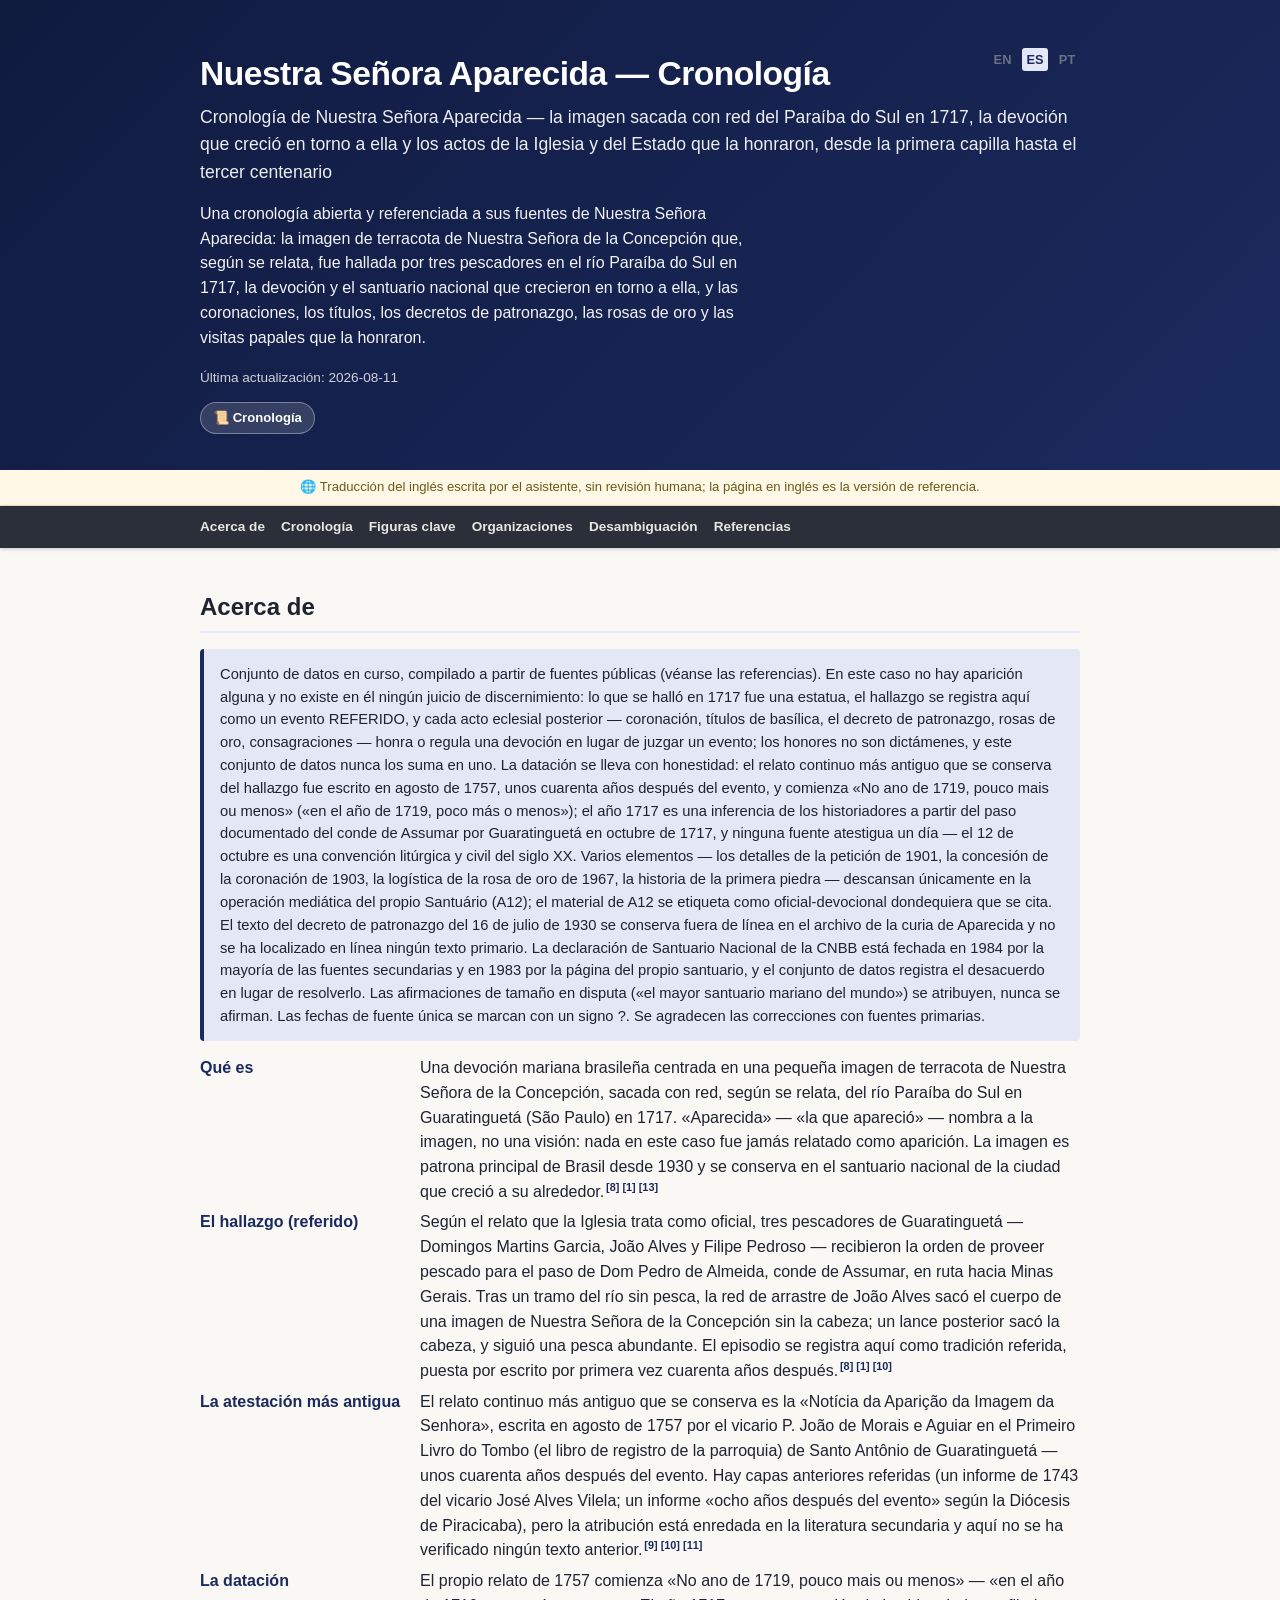
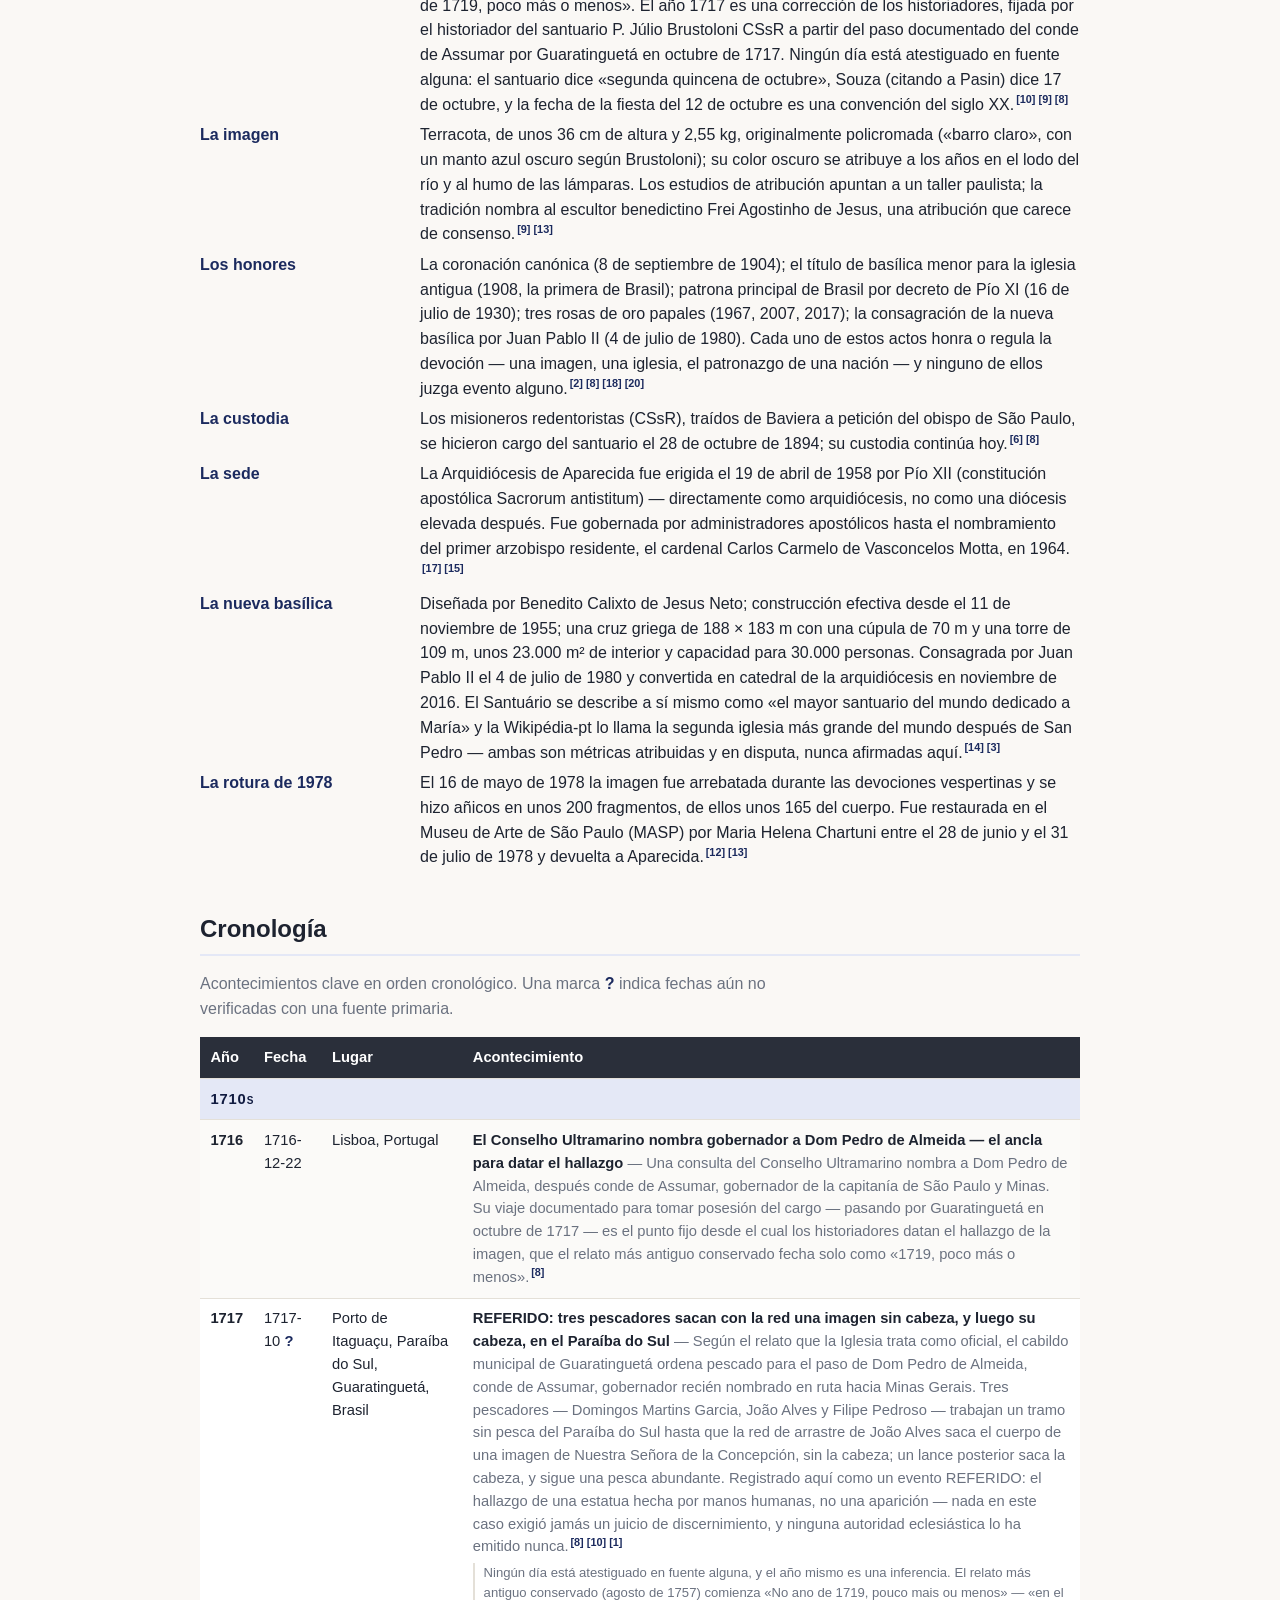
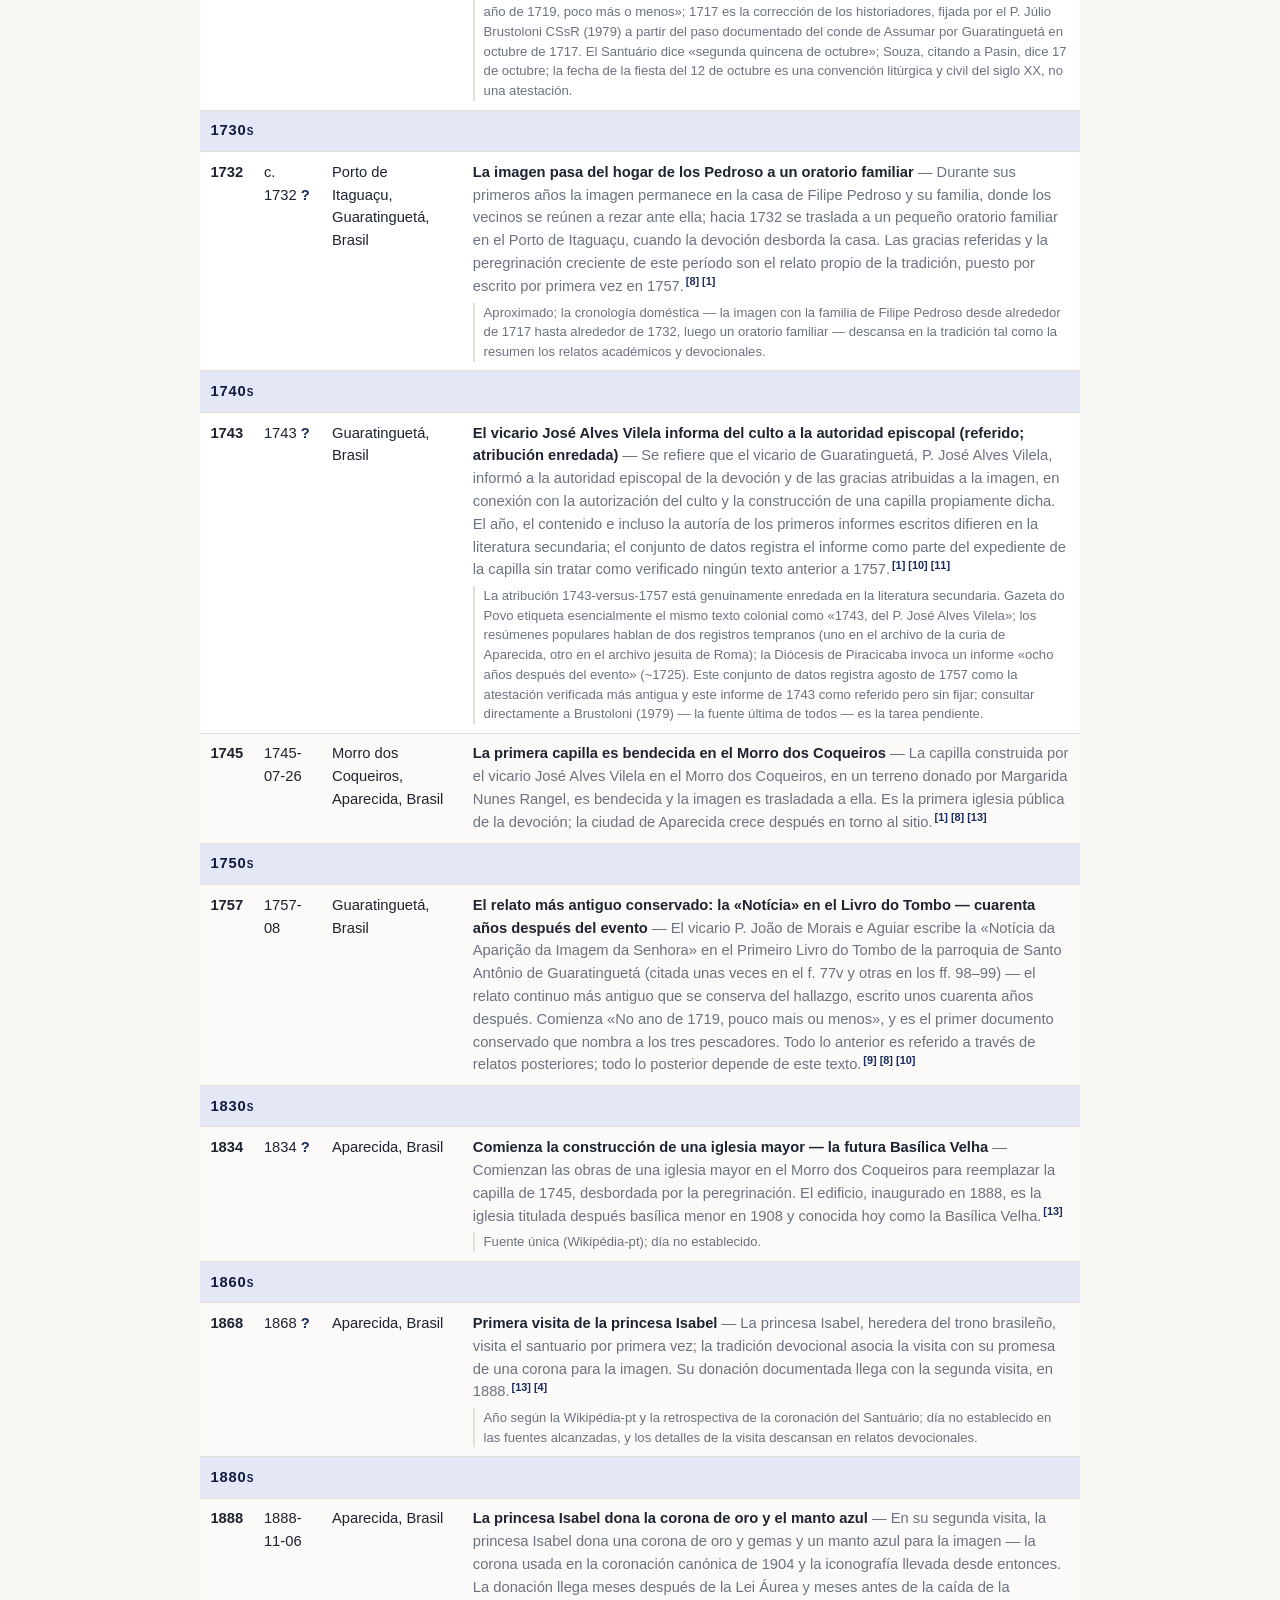
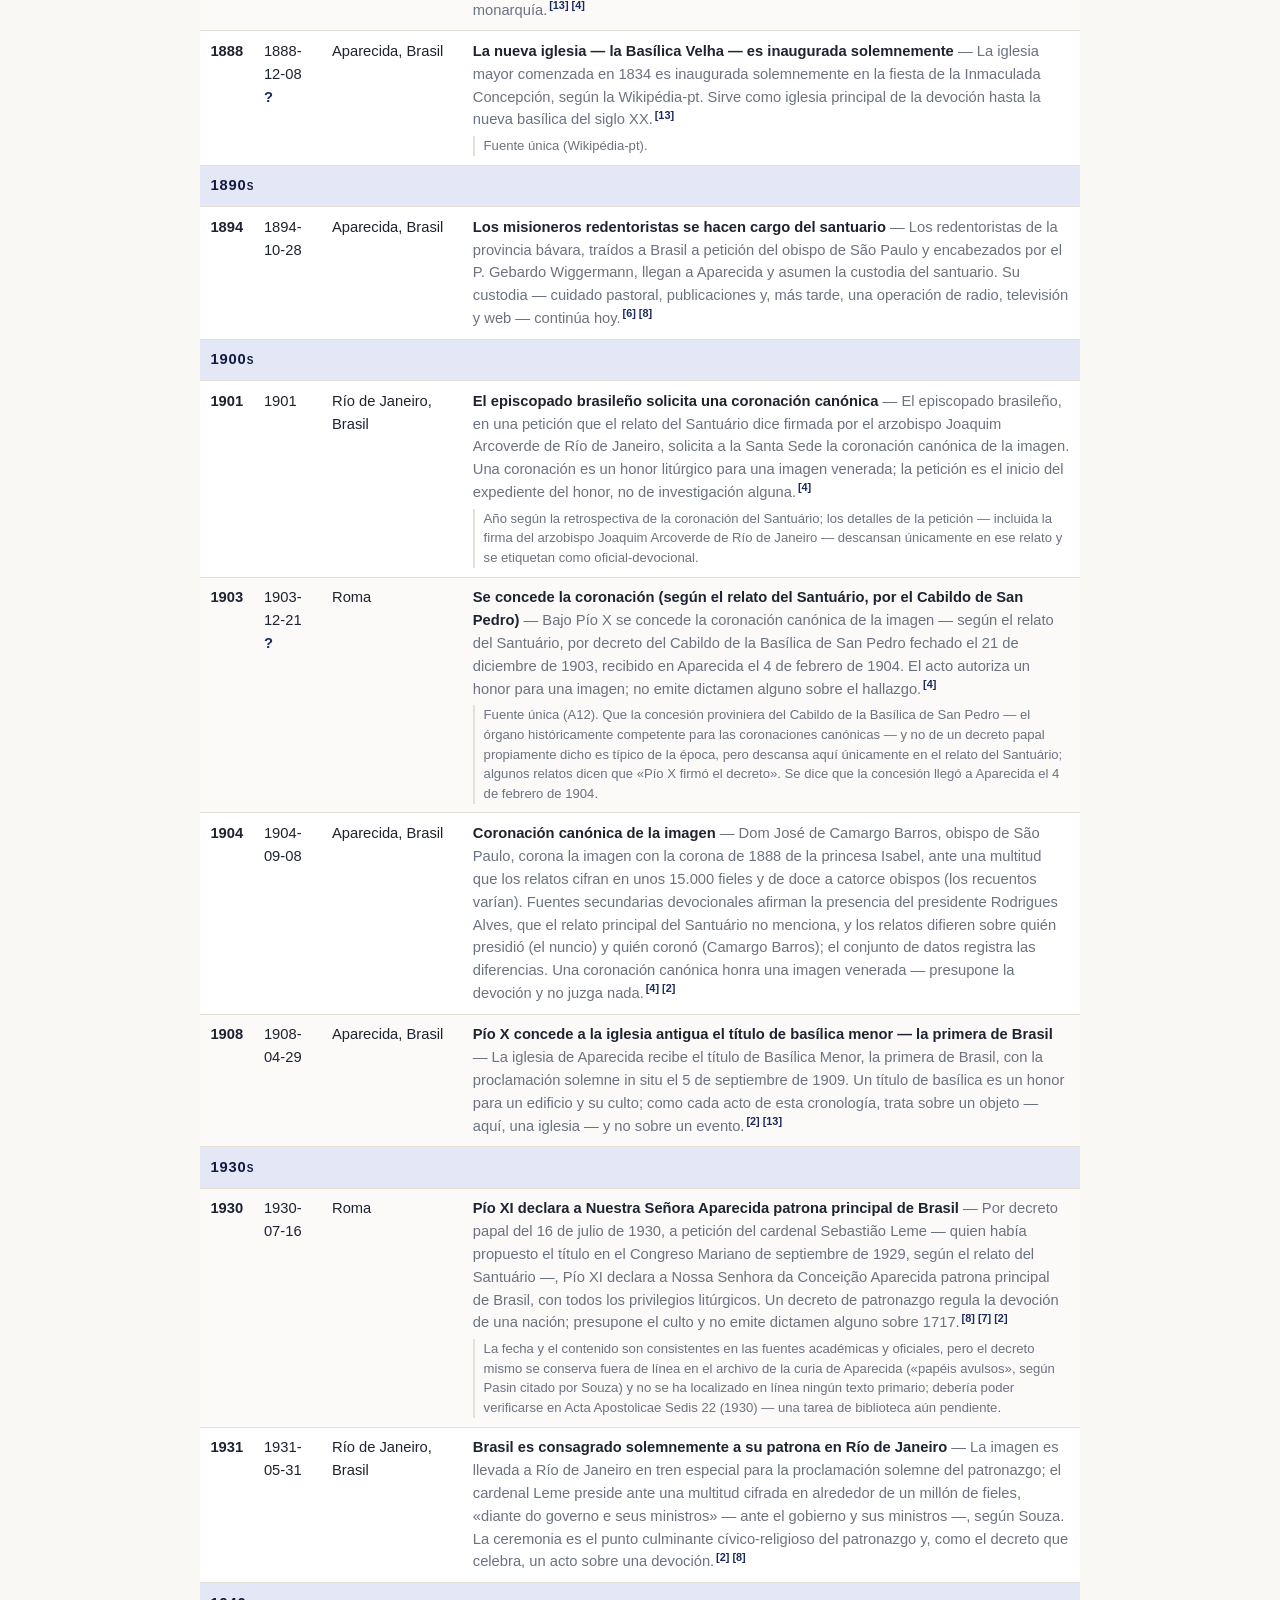
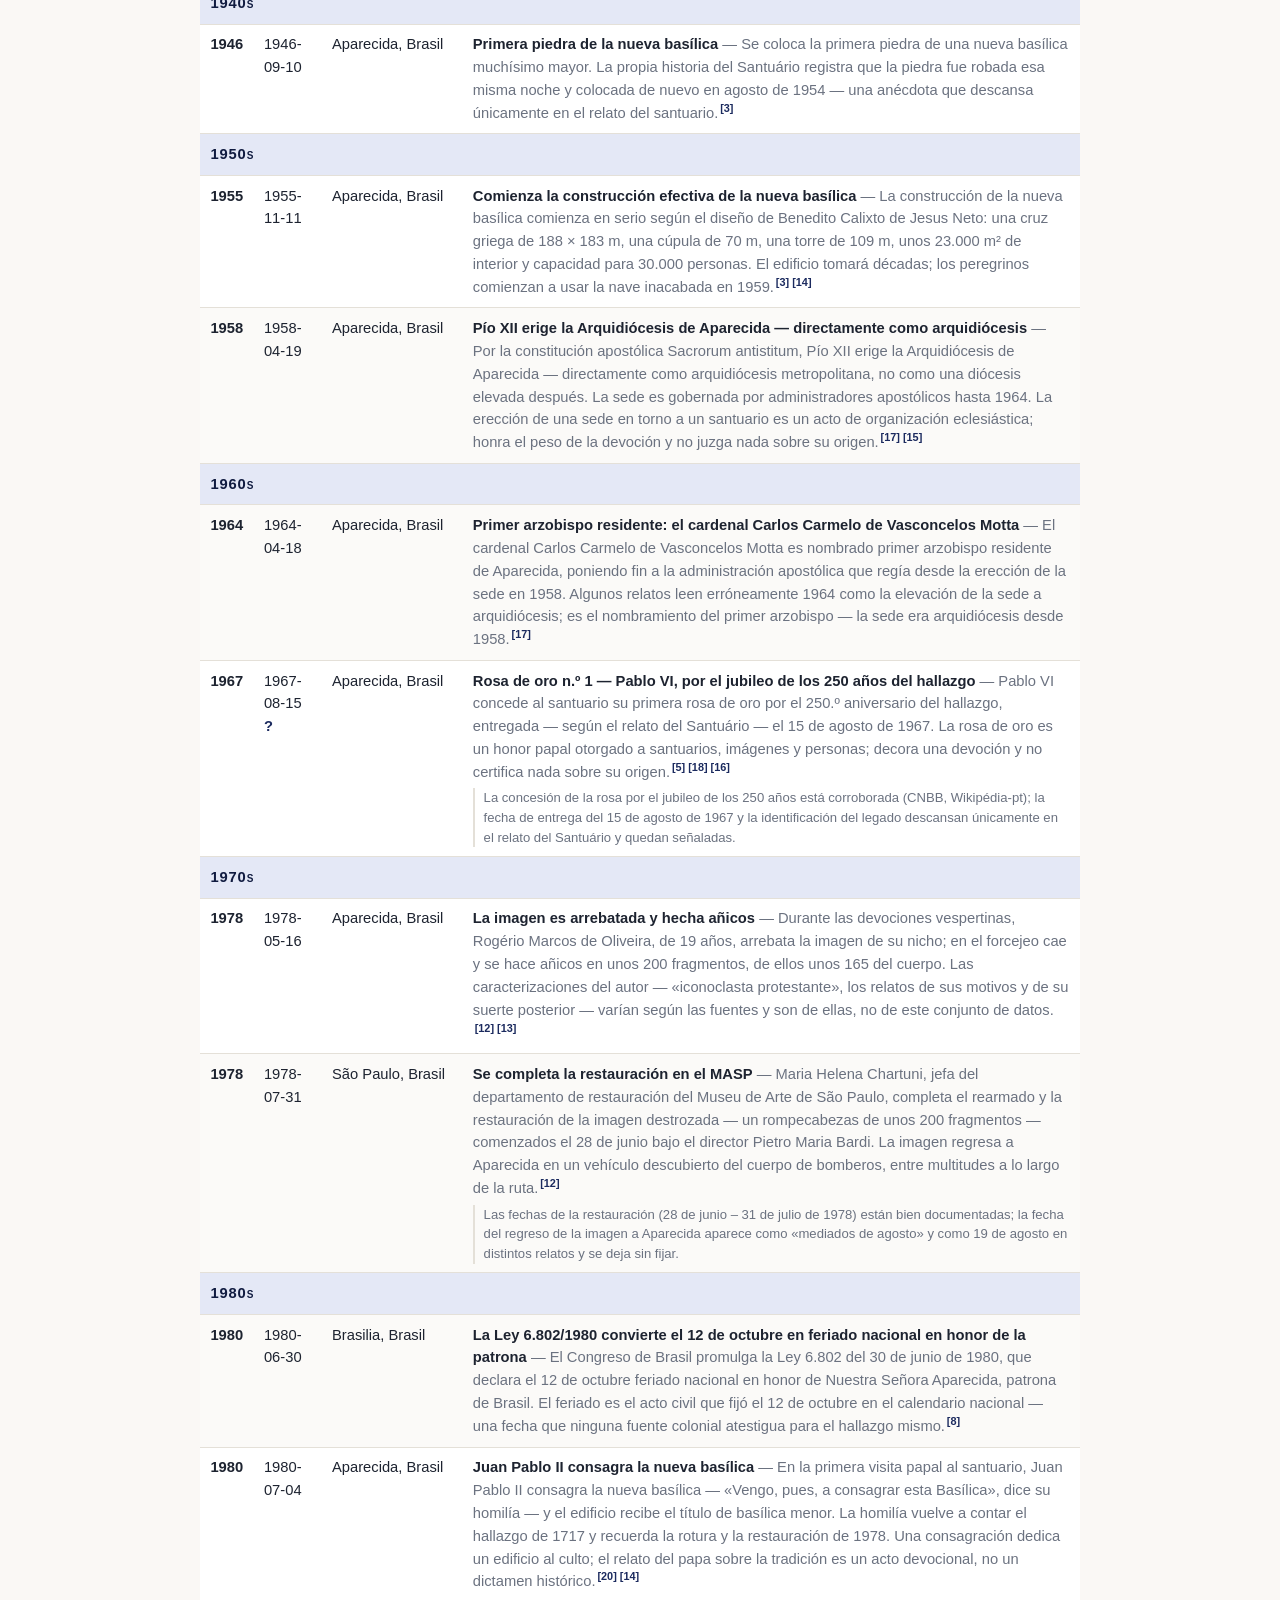
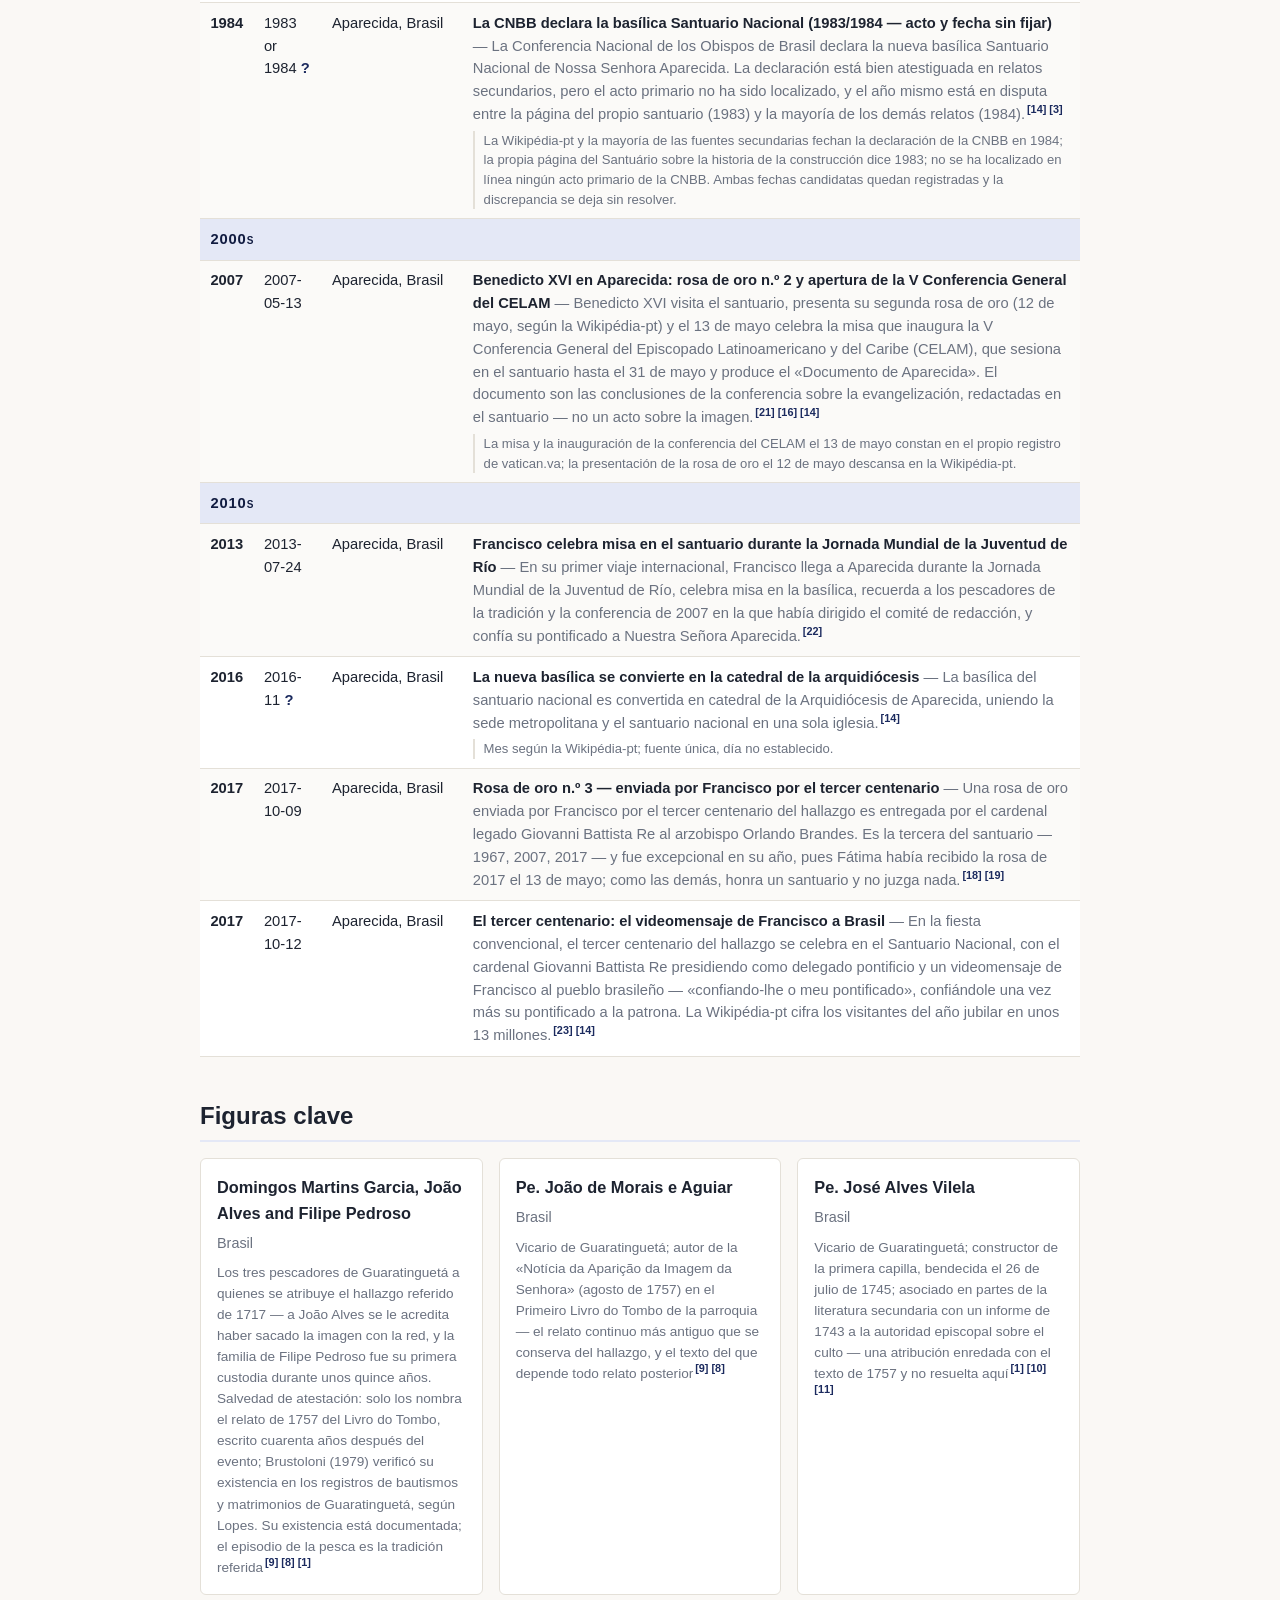
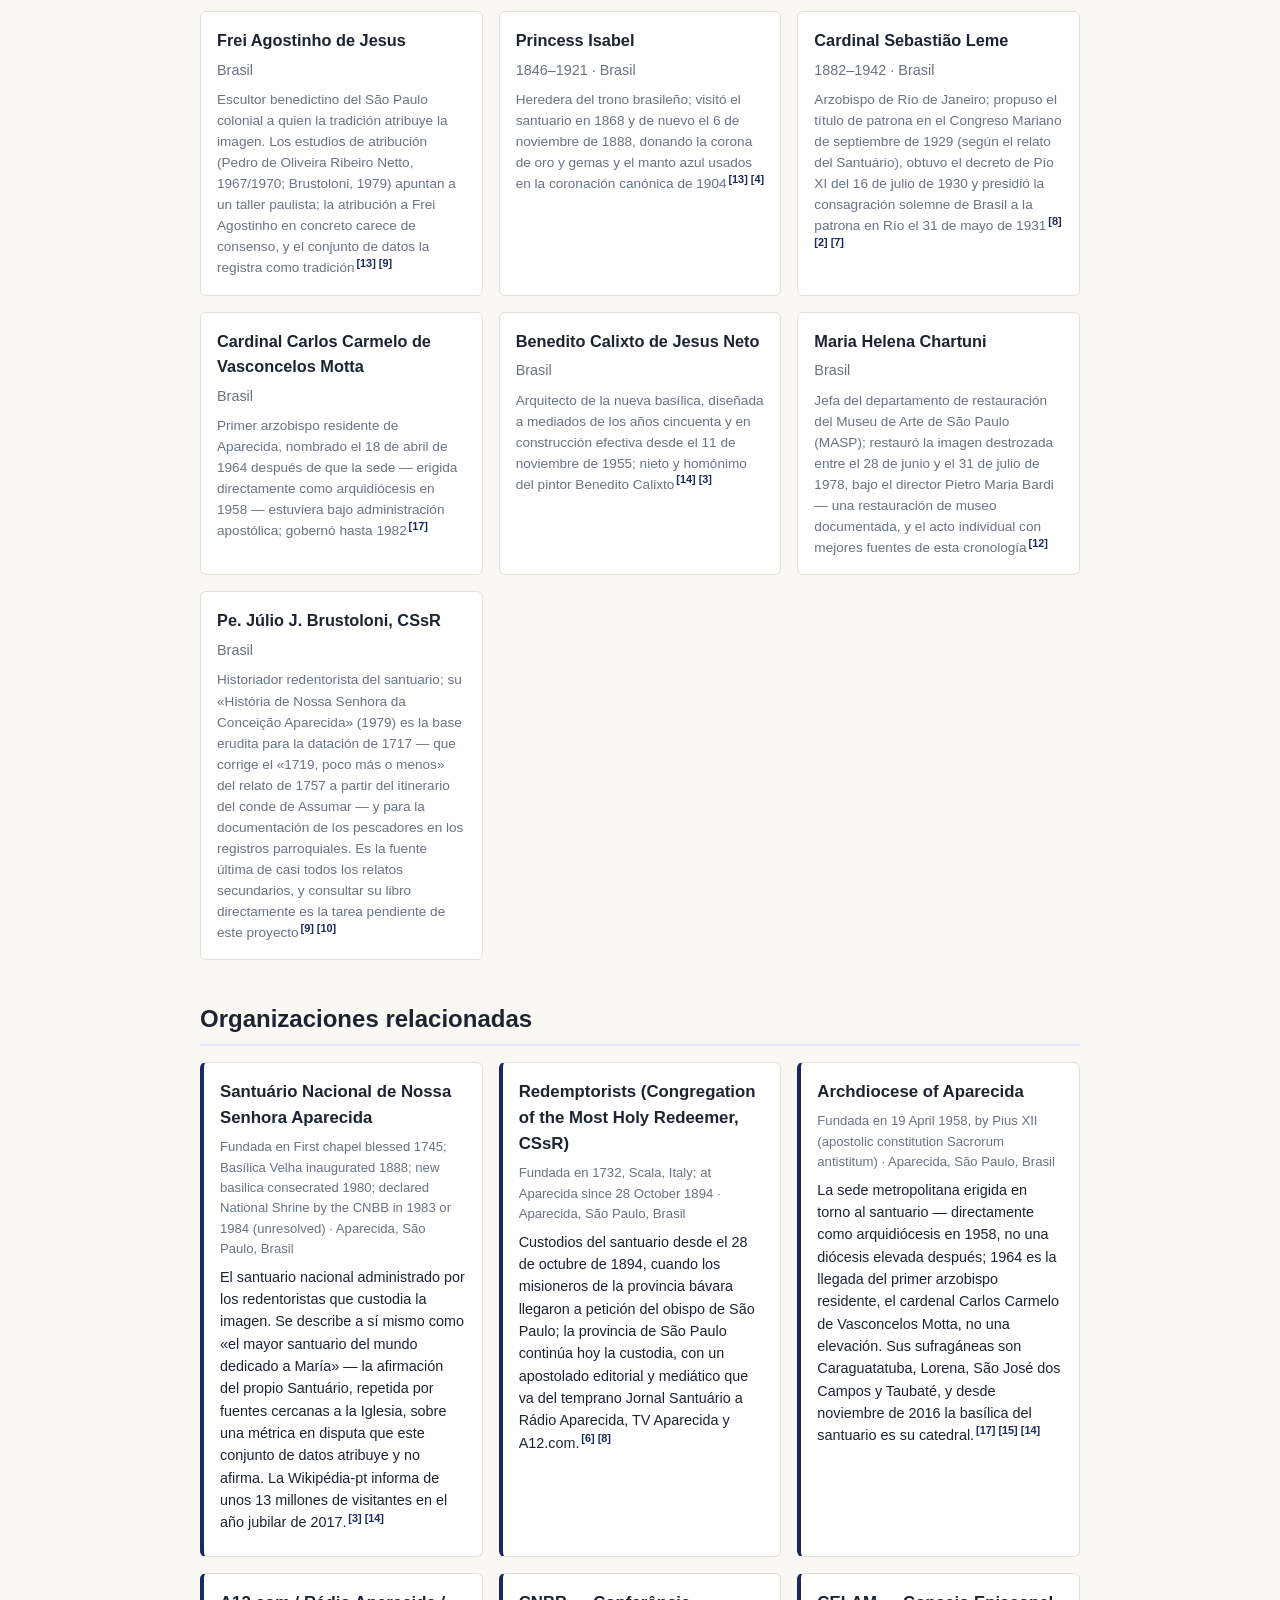
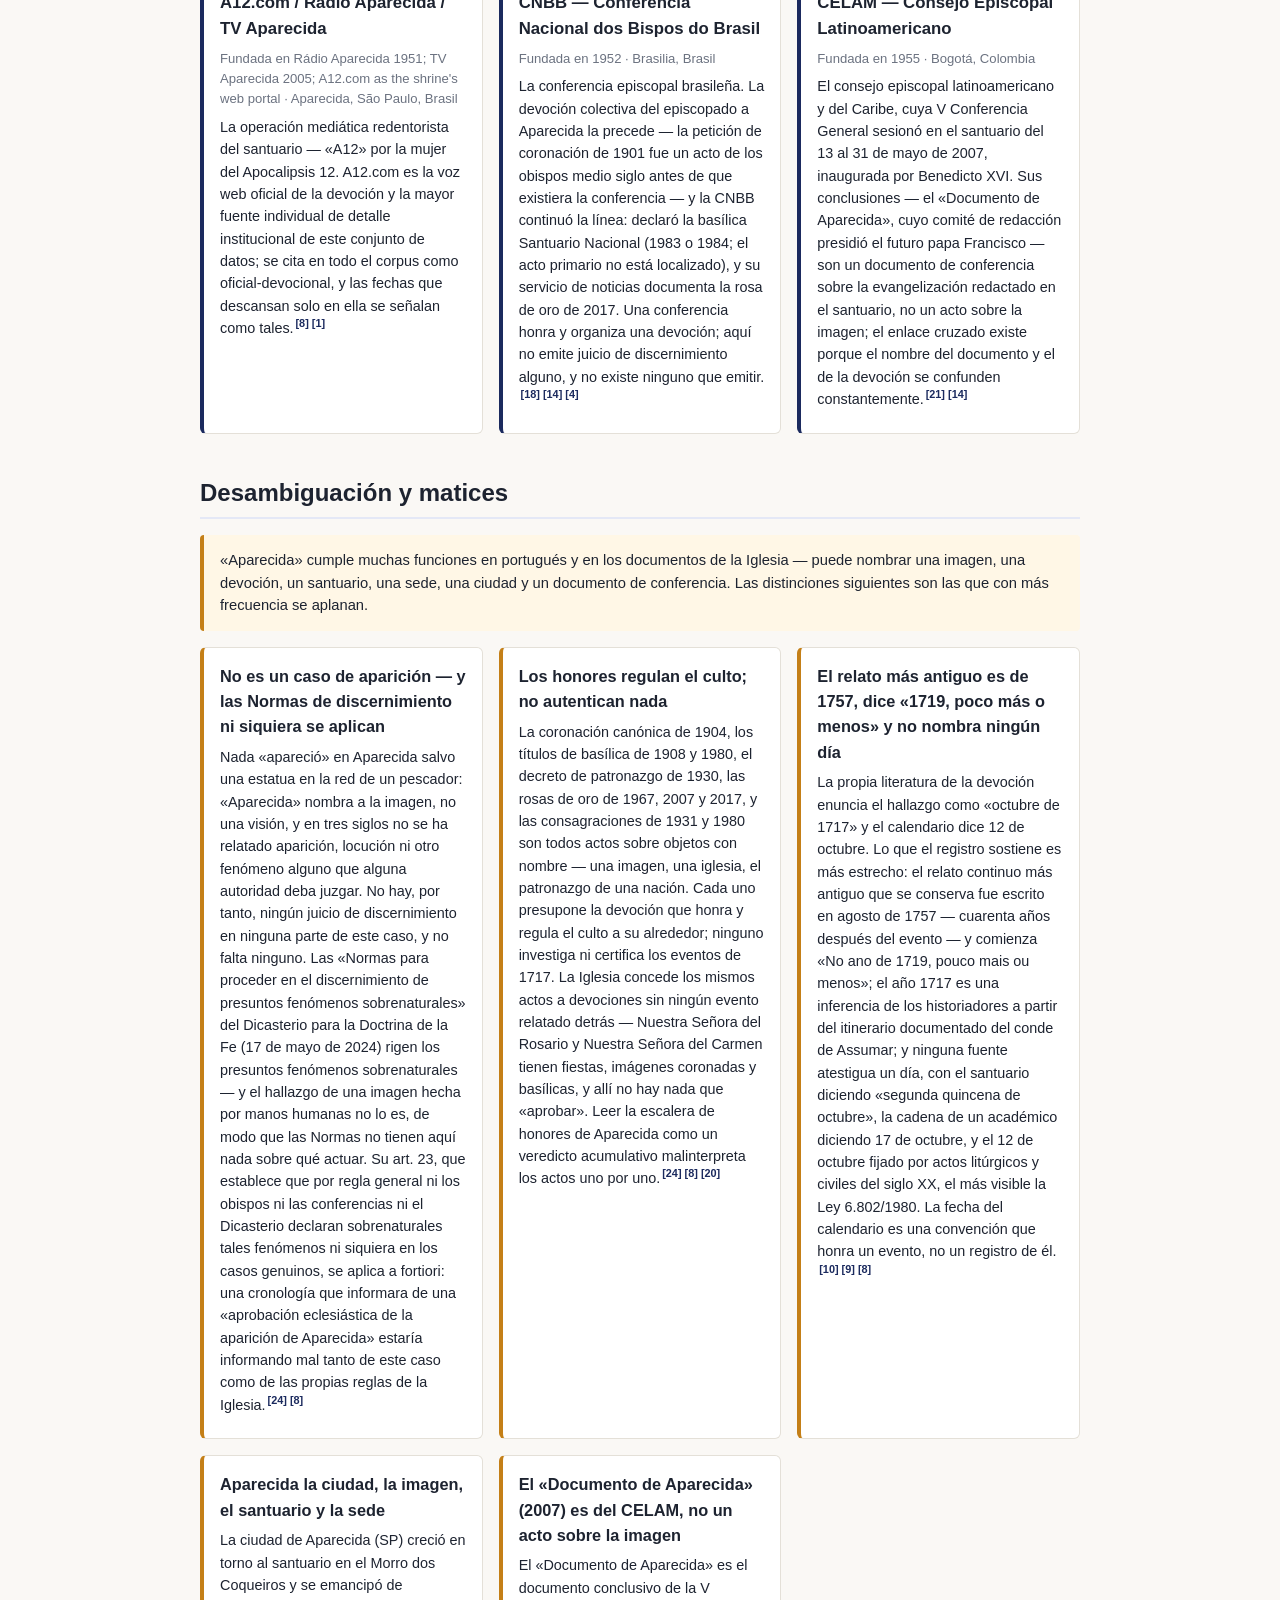
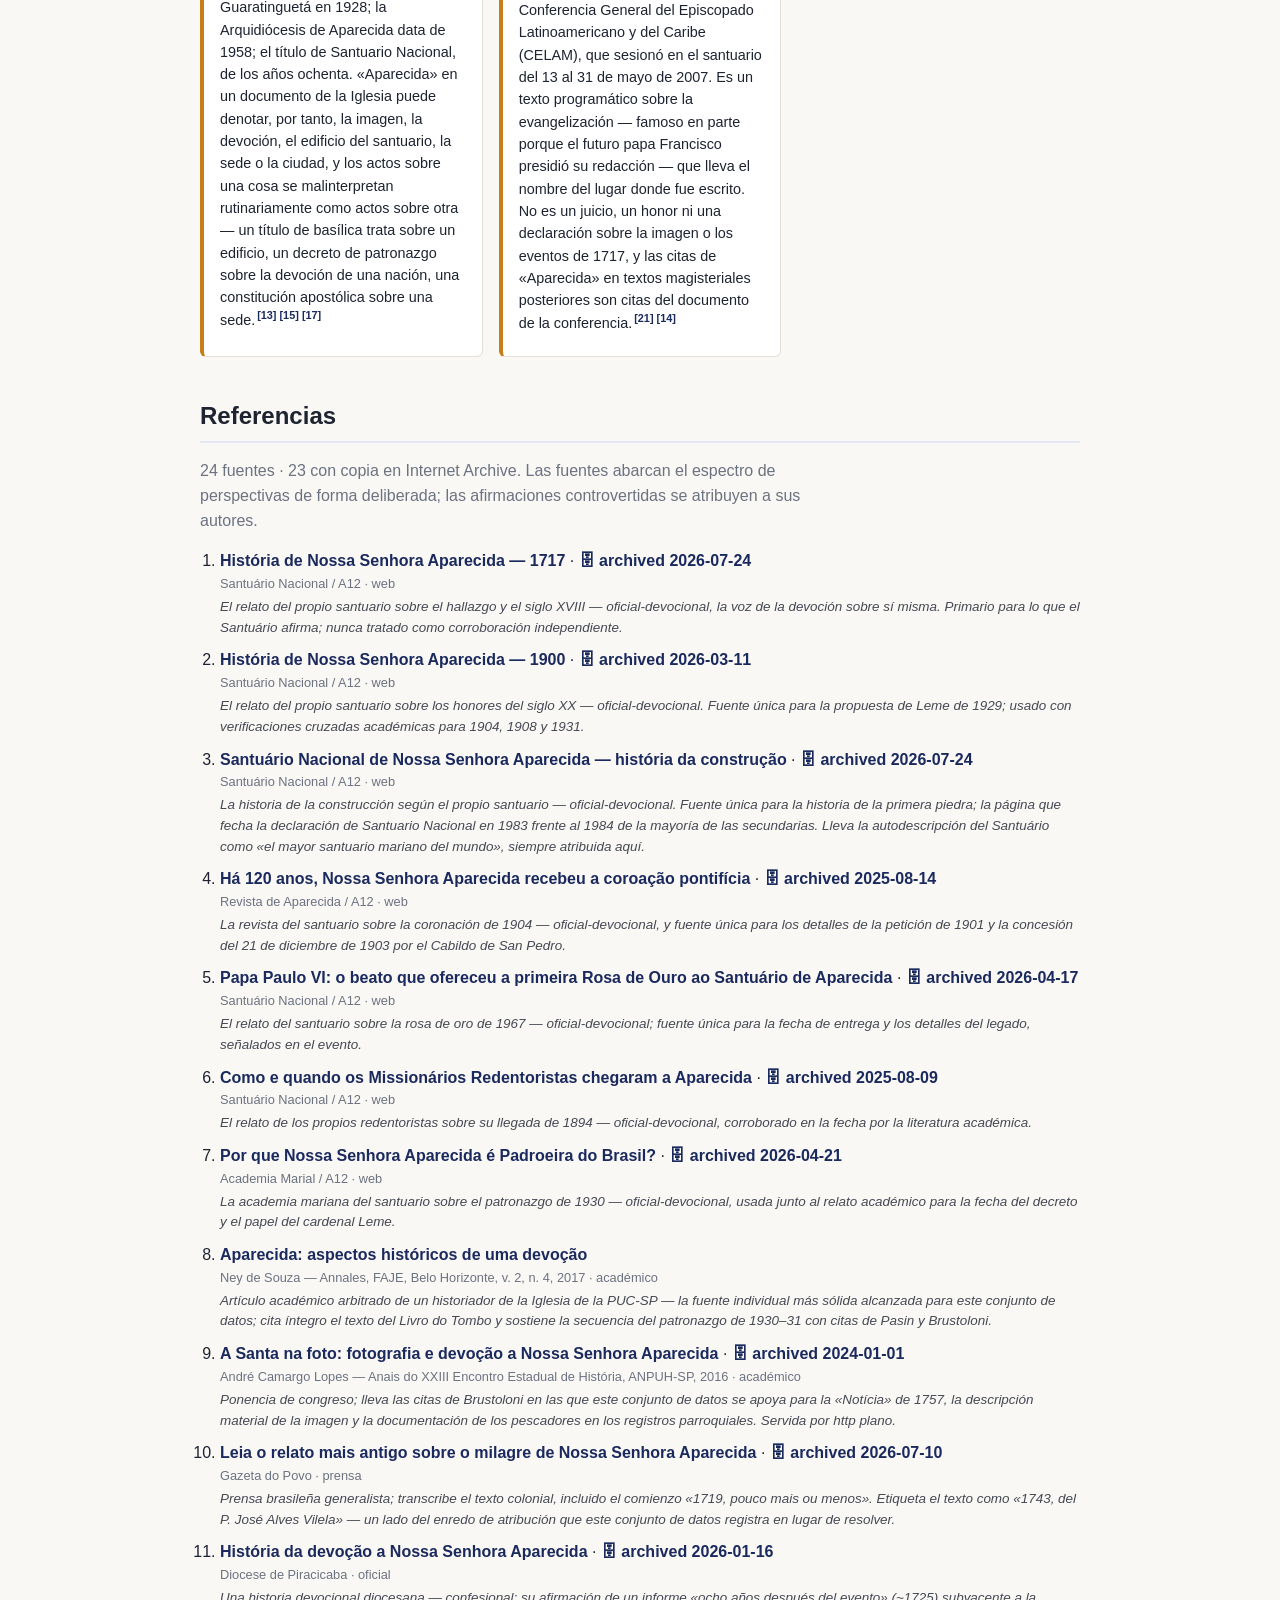
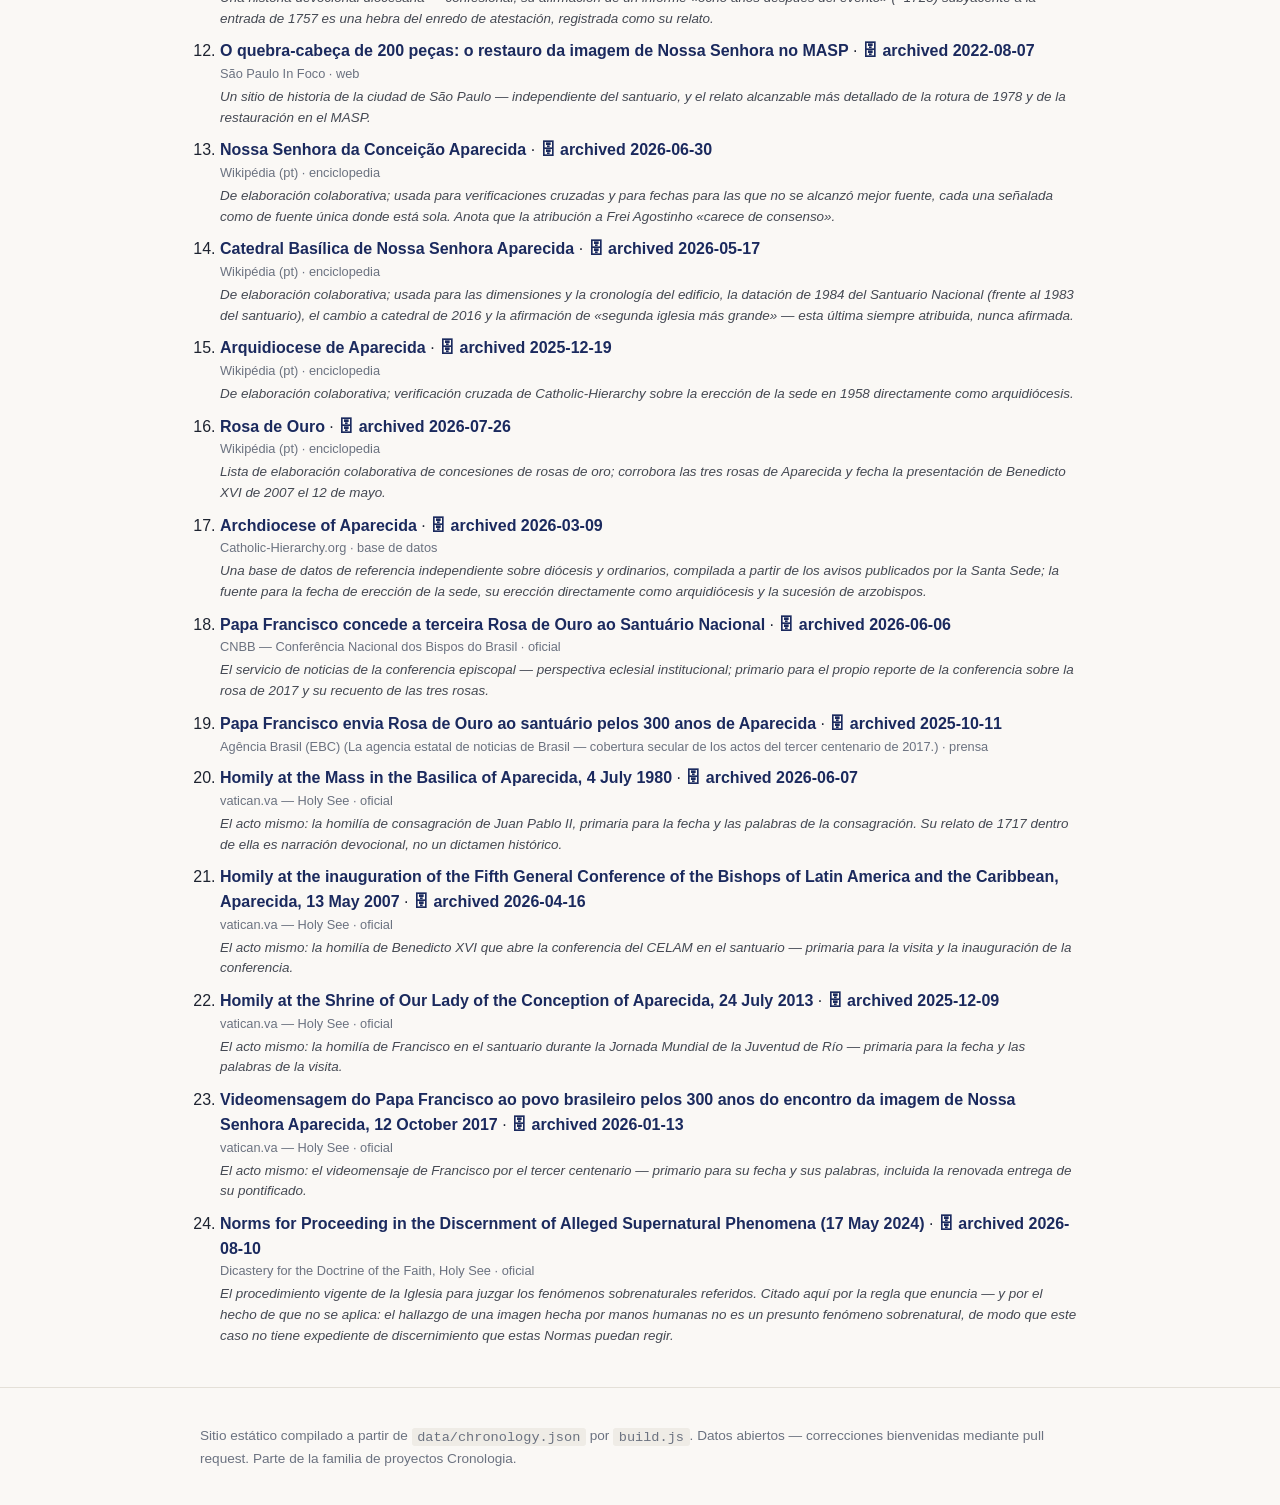
==== docs/es/index.html @ eb3037e5 "Bootstrap the Nossa Senhora Aparecida chronology Complete first dataset: 32 events, 10 figures, 6 or" ====
<!DOCTYPE html>
<html lang="es">
<head>
  <meta charset="utf-8">
  <meta name="viewport" content="width=device-width, initial-scale=1">
  <title>Nuestra Señora Aparecida — Cronología</title>
  <meta name="description" content="Una cronología abierta y referenciada a sus fuentes de Nuestra Señora Aparecida: la imagen de terracota de Nuestra Señora de la Concepción que, según se relata, fue hallada por tres pescadores en el río Paraíba do Sul en 1717, la devoción y el santuario nacional que crecieron en torno a ella, y las coronaciones, los títulos, los decretos de patronazgo, las rosas de oro y las visitas papales que la honraron.">
  <!-- Google tag (gtag.js) -->
  <script async src="https://www.googletagmanager.com/gtag/js?id=G-R9LV1QZHVE"></script>
  <script>
    window.dataLayer = window.dataLayer || [];
    function gtag(){dataLayer.push(arguments);}
    gtag('js', new Date());
    gtag('config', 'G-R9LV1QZHVE');
  </script>
  <link rel="stylesheet" href="../styles.css">
  <link rel="canonical" href="https://cronologia.github.io/aparecida/es/">
  <link rel="alternate" hreflang="en" href="https://cronologia.github.io/aparecida/en/">
  <link rel="alternate" hreflang="es" href="https://cronologia.github.io/aparecida/es/">
  <link rel="alternate" hreflang="pt" href="https://cronologia.github.io/aparecida/pt/">
  <link rel="alternate" hreflang="x-default" href="https://cronologia.github.io/aparecida/">
  <meta property="og:type" content="website">
  <meta property="og:site_name" content="Nuestra Señora Aparecida — Cronología">
  <meta property="og:locale" content="es_ES">
  <meta property="og:title" content="Nuestra Señora Aparecida — Cronología">
  <meta property="og:description" content="Una cronología abierta y referenciada a sus fuentes de Nuestra Señora Aparecida: la imagen de terracota de Nuestra Señora de la Concepción que, según se relata, fue hallada por tres pescadores en el río Paraíba do Sul en 1717, la devoción y el santuario nacional que crecieron en torno a ella, y las coronaciones, los títulos, los decretos de patronazgo, las rosas de oro y las visitas papales que la honraron.">
  <meta property="og:url" content="https://cronologia.github.io/aparecida/es/">
  <meta name="twitter:card" content="summary">
  <meta name="twitter:title" content="Nuestra Señora Aparecida — Cronología">
  <meta name="twitter:description" content="Una cronología abierta y referenciada a sus fuentes de Nuestra Señora Aparecida: la imagen de terracota de Nuestra Señora de la Concepción que, según se relata, fue hallada por tres pescadores en el río Paraíba do Sul en 1717, la devoción y el santuario nacional que crecieron en torno a ella, y las coronaciones, los títulos, los decretos de patronazgo, las rosas de oro y las visitas papales que la honraron.">
  <script type="application/ld+json">
  {
    "@context": "https://schema.org",
    "@type": "WebSite",
    "name": "Nuestra Señora Aparecida — Cronología",
    "description": "Una cronología abierta y referenciada a sus fuentes de Nuestra Señora Aparecida: la imagen de terracota de Nuestra Señora de la Concepción que, según se relata, fue hallada por tres pescadores en el río Paraíba do Sul en 1717, la devoción y el santuario nacional que crecieron en torno a ella, y las coronaciones, los títulos, los decretos de patronazgo, las rosas de oro y las visitas papales que la honraron.",
    "url": "https://cronologia.github.io/aparecida/es/",
    "inLanguage": "es"
  }
  </script>
</head>
<body>
  <header class="site-header">
    <div class="wrap">
      <nav class="lang-switch" aria-label="Idioma"><a href="../en/" hreflang="en">EN</a><span class="lang-current" aria-current="true">ES</span><a href="../pt/" hreflang="pt">PT</a></nav>
      <h1>Nuestra Señora Aparecida — Cronología</h1>
      <p class="subtitle">Cronología de Nuestra Señora Aparecida — la imagen sacada con red del Paraíba do Sul en 1717, la devoción que creció en torno a ella y los actos de la Iglesia y del Estado que la honraron, desde la primera capilla hasta el tercer centenario</p>
      <p class="lead">Una cronología abierta y referenciada a sus fuentes de Nuestra Señora Aparecida: la imagen de terracota de Nuestra Señora de la Concepción que, según se relata, fue hallada por tres pescadores en el río Paraíba do Sul en 1717, la devoción y el santuario nacional que crecieron en torno a ella, y las coronaciones, los títulos, los decretos de patronazgo, las rosas de oro y las visitas papales que la honraron.</p>
      <p class="updated">Última actualización: 2026-08-11</p>
      <div class="viz-chips">
        <a href="#chronology">📜 Cronología</a>
      </div>
    </div>
  </header>
  <div class="i18n-disclaimer" role="note">🌐 Traducción del inglés escrita por el asistente, sin revisión humana; la página en inglés es la versión de referencia.</div>

  <nav class="site-nav">
    <div class="wrap">
      <a href="#about">Acerca de</a>
      <a href="#chronology">Cronología</a>
      <a href="#figures">Figuras clave</a>
      <a href="#organizations">Organizaciones</a>
      <a href="#disambiguation">Desambiguación</a>
      <a href="#references">Referencias</a>
    </div>
  </nav>

  <main class="wrap">
    <section id="about">
      <h2>Acerca de</h2>
      <p class="notice">Conjunto de datos en curso, compilado a partir de fuentes públicas (véanse las referencias). En este caso no hay aparición alguna y no existe en él ningún juicio de discernimiento: lo que se halló en 1717 fue una estatua, el hallazgo se registra aquí como un evento REFERIDO, y cada acto eclesial posterior — coronación, títulos de basílica, el decreto de patronazgo, rosas de oro, consagraciones — honra o regula una devoción en lugar de juzgar un evento; los honores no son dictámenes, y este conjunto de datos nunca los suma en uno. La datación se lleva con honestidad: el relato continuo más antiguo que se conserva del hallazgo fue escrito en agosto de 1757, unos cuarenta años después del evento, y comienza «No ano de 1719, pouco mais ou menos» («en el año de 1719, poco más o menos»); el año 1717 es una inferencia de los historiadores a partir del paso documentado del conde de Assumar por Guaratinguetá en octubre de 1717, y ninguna fuente atestigua un día — el 12 de octubre es una convención litúrgica y civil del siglo XX. Varios elementos — los detalles de la petición de 1901, la concesión de la coronación de 1903, la logística de la rosa de oro de 1967, la historia de la primera piedra — descansan únicamente en la operación mediática del propio Santuário (A12); el material de A12 se etiqueta como oficial-devocional dondequiera que se cita. El texto del decreto de patronazgo del 16 de julio de 1930 se conserva fuera de línea en el archivo de la curia de Aparecida y no se ha localizado en línea ningún texto primario. La declaración de Santuario Nacional de la CNBB está fechada en 1984 por la mayoría de las fuentes secundarias y en 1983 por la página del propio santuario, y el conjunto de datos registra el desacuerdo en lugar de resolverlo. Las afirmaciones de tamaño en disputa («el mayor santuario mariano del mundo») se atribuyen, nunca se afirman. Las fechas de fuente única se marcan con un signo ?. Se agradecen las correcciones con fuentes primarias.</p>
      <dl class="facts">
        <dt>Qué es</dt>
        <dd>Una devoción mariana brasileña centrada en una pequeña imagen de terracota de Nuestra Señora de la Concepción, sacada con red, según se relata, del río Paraíba do Sul en Guaratinguetá (São Paulo) en 1717. «Aparecida» — «la que apareció» — nombra a la imagen, no una visión: nada en este caso fue jamás relatado como aparición. La imagen es patrona principal de Brasil desde 1930 y se conserva en el santuario nacional de la ciudad que creció a su alrededor.<sup class="cite"><a href="#ref-8" title="Reference 8">[8]</a> <a href="#ref-1" title="Reference 1">[1]</a> <a href="#ref-13" title="Reference 13">[13]</a></sup></dd>
        <dt>El hallazgo (referido)</dt>
        <dd>Según el relato que la Iglesia trata como oficial, tres pescadores de Guaratinguetá — Domingos Martins Garcia, João Alves y Filipe Pedroso — recibieron la orden de proveer pescado para el paso de Dom Pedro de Almeida, conde de Assumar, en ruta hacia Minas Gerais. Tras un tramo del río sin pesca, la red de arrastre de João Alves sacó el cuerpo de una imagen de Nuestra Señora de la Concepción sin la cabeza; un lance posterior sacó la cabeza, y siguió una pesca abundante. El episodio se registra aquí como tradición referida, puesta por escrito por primera vez cuarenta años después.<sup class="cite"><a href="#ref-8" title="Reference 8">[8]</a> <a href="#ref-1" title="Reference 1">[1]</a> <a href="#ref-10" title="Reference 10">[10]</a></sup></dd>
        <dt>La atestación más antigua</dt>
        <dd>El relato continuo más antiguo que se conserva es la «Notícia da Aparição da Imagem da Senhora», escrita en agosto de 1757 por el vicario P. João de Morais e Aguiar en el Primeiro Livro do Tombo (el libro de registro de la parroquia) de Santo Antônio de Guaratinguetá — unos cuarenta años después del evento. Hay capas anteriores referidas (un informe de 1743 del vicario José Alves Vilela; un informe «ocho años después del evento» según la Diócesis de Piracicaba), pero la atribución está enredada en la literatura secundaria y aquí no se ha verificado ningún texto anterior.<sup class="cite"><a href="#ref-9" title="Reference 9">[9]</a> <a href="#ref-10" title="Reference 10">[10]</a> <a href="#ref-11" title="Reference 11">[11]</a></sup></dd>
        <dt>La datación</dt>
        <dd>El propio relato de 1757 comienza «No ano de 1719, pouco mais ou menos» — «en el año de 1719, poco más o menos». El año 1717 es una corrección de los historiadores, fijada por el historiador del santuario P. Júlio Brustoloni CSsR a partir del paso documentado del conde de Assumar por Guaratinguetá en octubre de 1717. Ningún día está atestiguado en fuente alguna: el santuario dice «segunda quincena de octubre», Souza (citando a Pasin) dice 17 de octubre, y la fecha de la fiesta del 12 de octubre es una convención del siglo XX.<sup class="cite"><a href="#ref-10" title="Reference 10">[10]</a> <a href="#ref-9" title="Reference 9">[9]</a> <a href="#ref-8" title="Reference 8">[8]</a></sup></dd>
        <dt>La imagen</dt>
        <dd>Terracota, de unos 36 cm de altura y 2,55 kg, originalmente policromada («barro claro», con un manto azul oscuro según Brustoloni); su color oscuro se atribuye a los años en el lodo del río y al humo de las lámparas. Los estudios de atribución apuntan a un taller paulista; la tradición nombra al escultor benedictino Frei Agostinho de Jesus, una atribución que carece de consenso.<sup class="cite"><a href="#ref-9" title="Reference 9">[9]</a> <a href="#ref-13" title="Reference 13">[13]</a></sup></dd>
        <dt>Los honores</dt>
        <dd>La coronación canónica (8 de septiembre de 1904); el título de basílica menor para la iglesia antigua (1908, la primera de Brasil); patrona principal de Brasil por decreto de Pío XI (16 de julio de 1930); tres rosas de oro papales (1967, 2007, 2017); la consagración de la nueva basílica por Juan Pablo II (4 de julio de 1980). Cada uno de estos actos honra o regula la devoción — una imagen, una iglesia, el patronazgo de una nación — y ninguno de ellos juzga evento alguno.<sup class="cite"><a href="#ref-2" title="Reference 2">[2]</a> <a href="#ref-8" title="Reference 8">[8]</a> <a href="#ref-18" title="Reference 18">[18]</a> <a href="#ref-20" title="Reference 20">[20]</a></sup></dd>
        <dt>La custodia</dt>
        <dd>Los misioneros redentoristas (CSsR), traídos de Baviera a petición del obispo de São Paulo, se hicieron cargo del santuario el 28 de octubre de 1894; su custodia continúa hoy.<sup class="cite"><a href="#ref-6" title="Reference 6">[6]</a> <a href="#ref-8" title="Reference 8">[8]</a></sup></dd>
        <dt>La sede</dt>
        <dd>La Arquidiócesis de Aparecida fue erigida el 19 de abril de 1958 por Pío XII (constitución apostólica Sacrorum antistitum) — directamente como arquidiócesis, no como una diócesis elevada después. Fue gobernada por administradores apostólicos hasta el nombramiento del primer arzobispo residente, el cardenal Carlos Carmelo de Vasconcelos Motta, en 1964.<sup class="cite"><a href="#ref-17" title="Reference 17">[17]</a> <a href="#ref-15" title="Reference 15">[15]</a></sup></dd>
        <dt>La nueva basílica</dt>
        <dd>Diseñada por Benedito Calixto de Jesus Neto; construcción efectiva desde el 11 de noviembre de 1955; una cruz griega de 188 × 183 m con una cúpula de 70 m y una torre de 109 m, unos 23.000 m² de interior y capacidad para 30.000 personas. Consagrada por Juan Pablo II el 4 de julio de 1980 y convertida en catedral de la arquidiócesis en noviembre de 2016. El Santuário se describe a sí mismo como «el mayor santuario del mundo dedicado a María» y la Wikipédia-pt lo llama la segunda iglesia más grande del mundo después de San Pedro — ambas son métricas atribuidas y en disputa, nunca afirmadas aquí.<sup class="cite"><a href="#ref-14" title="Reference 14">[14]</a> <a href="#ref-3" title="Reference 3">[3]</a></sup></dd>
        <dt>La rotura de 1978</dt>
        <dd>El 16 de mayo de 1978 la imagen fue arrebatada durante las devociones vespertinas y se hizo añicos en unos 200 fragmentos, de ellos unos 165 del cuerpo. Fue restaurada en el Museu de Arte de São Paulo (MASP) por Maria Helena Chartuni entre el 28 de junio y el 31 de julio de 1978 y devuelta a Aparecida.<sup class="cite"><a href="#ref-12" title="Reference 12">[12]</a> <a href="#ref-13" title="Reference 13">[13]</a></sup></dd>
      </dl>
    </section>

    <section id="chronology">
      <h2>Cronología</h2>
      <p class="section-intro">Acontecimientos clave en orden cronológico. Una marca <span class="flag">?</span> indica
      fechas aún no verificadas con una fuente primaria.</p>
      <div class="table-scroll">
      <table class="meetings">
        <thead>
          <tr><th>Año</th><th>Fecha</th><th>Lugar</th><th>Acontecimiento</th></tr>
        </thead>
        <tbody>
        <tr class="decade-row" id="decade-1710"><th colspan="4">1710s</th></tr>
        <tr>
          <td class="year">1716</td>
          <td>1716-12-22</td>
          <td>Lisboa, Portugal</td>
          <td><strong>El Conselho Ultramarino nombra gobernador a Dom Pedro de Almeida — el ancla para datar el hallazgo</strong> <span class="muted">— Una consulta del Conselho Ultramarino nombra a Dom Pedro de Almeida, después conde de Assumar, gobernador de la capitanía de São Paulo y Minas. Su viaje documentado para tomar posesión del cargo — pasando por Guaratinguetá en octubre de 1717 — es el punto fijo desde el cual los historiadores datan el hallazgo de la imagen, que el relato más antiguo conservado fecha solo como «1719, poco más o menos».</span><sup class="cite"><a href="#ref-8" title="Reference 8">[8]</a></sup></td>
        </tr>
        <tr>
          <td class="year">1717</td>
          <td>1717-10 <span class="flag" title="Fecha aún no verificada con una fuente primaria">?</span></td>
          <td>Porto de Itaguaçu, Paraíba do Sul, Guaratinguetá, Brasil</td>
          <td><strong>REFERIDO: tres pescadores sacan con la red una imagen sin cabeza, y luego su cabeza, en el Paraíba do Sul</strong> <span class="muted">— Según el relato que la Iglesia trata como oficial, el cabildo municipal de Guaratinguetá ordena pescado para el paso de Dom Pedro de Almeida, conde de Assumar, gobernador recién nombrado en ruta hacia Minas Gerais. Tres pescadores — Domingos Martins Garcia, João Alves y Filipe Pedroso — trabajan un tramo sin pesca del Paraíba do Sul hasta que la red de arrastre de João Alves saca el cuerpo de una imagen de Nuestra Señora de la Concepción, sin la cabeza; un lance posterior saca la cabeza, y sigue una pesca abundante. Registrado aquí como un evento REFERIDO: el hallazgo de una estatua hecha por manos humanas, no una aparición — nada en este caso exigió jamás un juicio de discernimiento, y ninguna autoridad eclesiástica lo ha emitido nunca.</span><sup class="cite"><a href="#ref-8" title="Reference 8">[8]</a> <a href="#ref-10" title="Reference 10">[10]</a> <a href="#ref-1" title="Reference 1">[1]</a></sup><span class="date-note">Ningún día está atestiguado en fuente alguna, y el año mismo es una inferencia. El relato más antiguo conservado (agosto de 1757) comienza «No ano de 1719, pouco mais ou menos» — «en el año de 1719, poco más o menos»; 1717 es la corrección de los historiadores, fijada por el P. Júlio Brustoloni CSsR (1979) a partir del paso documentado del conde de Assumar por Guaratinguetá en octubre de 1717. El Santuário dice «segunda quincena de octubre»; Souza, citando a Pasin, dice 17 de octubre; la fecha de la fiesta del 12 de octubre es una convención litúrgica y civil del siglo XX, no una atestación.</span></td>
        </tr>
        <tr class="decade-row" id="decade-1730"><th colspan="4">1730s</th></tr>
        <tr>
          <td class="year">1732</td>
          <td>c. 1732 <span class="flag" title="Fecha aún no verificada con una fuente primaria">?</span></td>
          <td>Porto de Itaguaçu, Guaratinguetá, Brasil</td>
          <td><strong>La imagen pasa del hogar de los Pedroso a un oratorio familiar</strong> <span class="muted">— Durante sus primeros años la imagen permanece en la casa de Filipe Pedroso y su familia, donde los vecinos se reúnen a rezar ante ella; hacia 1732 se traslada a un pequeño oratorio familiar en el Porto de Itaguaçu, cuando la devoción desborda la casa. Las gracias referidas y la peregrinación creciente de este período son el relato propio de la tradición, puesto por escrito por primera vez en 1757.</span><sup class="cite"><a href="#ref-8" title="Reference 8">[8]</a> <a href="#ref-1" title="Reference 1">[1]</a></sup><span class="date-note">Aproximado; la cronología doméstica — la imagen con la familia de Filipe Pedroso desde alrededor de 1717 hasta alrededor de 1732, luego un oratorio familiar — descansa en la tradición tal como la resumen los relatos académicos y devocionales.</span></td>
        </tr>
        <tr class="decade-row" id="decade-1740"><th colspan="4">1740s</th></tr>
        <tr>
          <td class="year">1743</td>
          <td>1743 <span class="flag" title="Fecha aún no verificada con una fuente primaria">?</span></td>
          <td>Guaratinguetá, Brasil</td>
          <td><strong>El vicario José Alves Vilela informa del culto a la autoridad episcopal (referido; atribución enredada)</strong> <span class="muted">— Se refiere que el vicario de Guaratinguetá, P. José Alves Vilela, informó a la autoridad episcopal de la devoción y de las gracias atribuidas a la imagen, en conexión con la autorización del culto y la construcción de una capilla propiamente dicha. El año, el contenido e incluso la autoría de los primeros informes escritos difieren en la literatura secundaria; el conjunto de datos registra el informe como parte del expediente de la capilla sin tratar como verificado ningún texto anterior a 1757.</span><sup class="cite"><a href="#ref-1" title="Reference 1">[1]</a> <a href="#ref-10" title="Reference 10">[10]</a> <a href="#ref-11" title="Reference 11">[11]</a></sup><span class="date-note">La atribución 1743-versus-1757 está genuinamente enredada en la literatura secundaria. Gazeta do Povo etiqueta esencialmente el mismo texto colonial como «1743, del P. José Alves Vilela»; los resúmenes populares hablan de dos registros tempranos (uno en el archivo de la curia de Aparecida, otro en el archivo jesuita de Roma); la Diócesis de Piracicaba invoca un informe «ocho años después del evento» (~1725). Este conjunto de datos registra agosto de 1757 como la atestación verificada más antigua y este informe de 1743 como referido pero sin fijar; consultar directamente a Brustoloni (1979) — la fuente última de todos — es la tarea pendiente.</span></td>
        </tr>
        <tr>
          <td class="year">1745</td>
          <td>1745-07-26</td>
          <td>Morro dos Coqueiros, Aparecida, Brasil</td>
          <td><strong>La primera capilla es bendecida en el Morro dos Coqueiros</strong> <span class="muted">— La capilla construida por el vicario José Alves Vilela en el Morro dos Coqueiros, en un terreno donado por Margarida Nunes Rangel, es bendecida y la imagen es trasladada a ella. Es la primera iglesia pública de la devoción; la ciudad de Aparecida crece después en torno al sitio.</span><sup class="cite"><a href="#ref-1" title="Reference 1">[1]</a> <a href="#ref-8" title="Reference 8">[8]</a> <a href="#ref-13" title="Reference 13">[13]</a></sup></td>
        </tr>
        <tr class="decade-row" id="decade-1750"><th colspan="4">1750s</th></tr>
        <tr>
          <td class="year">1757</td>
          <td>1757-08</td>
          <td>Guaratinguetá, Brasil</td>
          <td><strong>El relato más antiguo conservado: la «Notícia» en el Livro do Tombo — cuarenta años después del evento</strong> <span class="muted">— El vicario P. João de Morais e Aguiar escribe la «Notícia da Aparição da Imagem da Senhora» en el Primeiro Livro do Tombo de la parroquia de Santo Antônio de Guaratinguetá (citada unas veces en el f. 77v y otras en los ff. 98–99) — el relato continuo más antiguo que se conserva del hallazgo, escrito unos cuarenta años después. Comienza «No ano de 1719, pouco mais ou menos», y es el primer documento conservado que nombra a los tres pescadores. Todo lo anterior es referido a través de relatos posteriores; todo lo posterior depende de este texto.</span><sup class="cite"><a href="#ref-9" title="Reference 9">[9]</a> <a href="#ref-8" title="Reference 8">[8]</a> <a href="#ref-10" title="Reference 10">[10]</a></sup></td>
        </tr>
        <tr class="decade-row" id="decade-1830"><th colspan="4">1830s</th></tr>
        <tr>
          <td class="year">1834</td>
          <td>1834 <span class="flag" title="Fecha aún no verificada con una fuente primaria">?</span></td>
          <td>Aparecida, Brasil</td>
          <td><strong>Comienza la construcción de una iglesia mayor — la futura Basílica Velha</strong> <span class="muted">— Comienzan las obras de una iglesia mayor en el Morro dos Coqueiros para reemplazar la capilla de 1745, desbordada por la peregrinación. El edificio, inaugurado en 1888, es la iglesia titulada después basílica menor en 1908 y conocida hoy como la Basílica Velha.</span><sup class="cite"><a href="#ref-13" title="Reference 13">[13]</a></sup><span class="date-note">Fuente única (Wikipédia-pt); día no establecido.</span></td>
        </tr>
        <tr class="decade-row" id="decade-1860"><th colspan="4">1860s</th></tr>
        <tr>
          <td class="year">1868</td>
          <td>1868 <span class="flag" title="Fecha aún no verificada con una fuente primaria">?</span></td>
          <td>Aparecida, Brasil</td>
          <td><strong>Primera visita de la princesa Isabel</strong> <span class="muted">— La princesa Isabel, heredera del trono brasileño, visita el santuario por primera vez; la tradición devocional asocia la visita con su promesa de una corona para la imagen. Su donación documentada llega con la segunda visita, en 1888.</span><sup class="cite"><a href="#ref-13" title="Reference 13">[13]</a> <a href="#ref-4" title="Reference 4">[4]</a></sup><span class="date-note">Año según la Wikipédia-pt y la retrospectiva de la coronación del Santuário; día no establecido en las fuentes alcanzadas, y los detalles de la visita descansan en relatos devocionales.</span></td>
        </tr>
        <tr class="decade-row" id="decade-1880"><th colspan="4">1880s</th></tr>
        <tr>
          <td class="year">1888</td>
          <td>1888-11-06</td>
          <td>Aparecida, Brasil</td>
          <td><strong>La princesa Isabel dona la corona de oro y el manto azul</strong> <span class="muted">— En su segunda visita, la princesa Isabel dona una corona de oro y gemas y un manto azul para la imagen — la corona usada en la coronación canónica de 1904 y la iconografía llevada desde entonces. La donación llega meses después de la Lei Áurea y meses antes de la caída de la monarquía.</span><sup class="cite"><a href="#ref-13" title="Reference 13">[13]</a> <a href="#ref-4" title="Reference 4">[4]</a></sup></td>
        </tr>
        <tr>
          <td class="year">1888</td>
          <td>1888-12-08 <span class="flag" title="Fecha aún no verificada con una fuente primaria">?</span></td>
          <td>Aparecida, Brasil</td>
          <td><strong>La nueva iglesia — la Basílica Velha — es inaugurada solemnemente</strong> <span class="muted">— La iglesia mayor comenzada en 1834 es inaugurada solemnemente en la fiesta de la Inmaculada Concepción, según la Wikipédia-pt. Sirve como iglesia principal de la devoción hasta la nueva basílica del siglo XX.</span><sup class="cite"><a href="#ref-13" title="Reference 13">[13]</a></sup><span class="date-note">Fuente única (Wikipédia-pt).</span></td>
        </tr>
        <tr class="decade-row" id="decade-1890"><th colspan="4">1890s</th></tr>
        <tr>
          <td class="year">1894</td>
          <td>1894-10-28</td>
          <td>Aparecida, Brasil</td>
          <td><strong>Los misioneros redentoristas se hacen cargo del santuario</strong> <span class="muted">— Los redentoristas de la provincia bávara, traídos a Brasil a petición del obispo de São Paulo y encabezados por el P. Gebardo Wiggermann, llegan a Aparecida y asumen la custodia del santuario. Su custodia — cuidado pastoral, publicaciones y, más tarde, una operación de radio, televisión y web — continúa hoy.</span><sup class="cite"><a href="#ref-6" title="Reference 6">[6]</a> <a href="#ref-8" title="Reference 8">[8]</a></sup></td>
        </tr>
        <tr class="decade-row" id="decade-1900"><th colspan="4">1900s</th></tr>
        <tr>
          <td class="year">1901</td>
          <td>1901</td>
          <td>Río de Janeiro, Brasil</td>
          <td><strong>El episcopado brasileño solicita una coronación canónica</strong> <span class="muted">— El episcopado brasileño, en una petición que el relato del Santuário dice firmada por el arzobispo Joaquim Arcoverde de Río de Janeiro, solicita a la Santa Sede la coronación canónica de la imagen. Una coronación es un honor litúrgico para una imagen venerada; la petición es el inicio del expediente del honor, no de investigación alguna.</span><sup class="cite"><a href="#ref-4" title="Reference 4">[4]</a></sup><span class="date-note">Año según la retrospectiva de la coronación del Santuário; los detalles de la petición — incluida la firma del arzobispo Joaquim Arcoverde de Río de Janeiro — descansan únicamente en ese relato y se etiquetan como oficial-devocional.</span></td>
        </tr>
        <tr>
          <td class="year">1903</td>
          <td>1903-12-21 <span class="flag" title="Fecha aún no verificada con una fuente primaria">?</span></td>
          <td>Roma</td>
          <td><strong>Se concede la coronación (según el relato del Santuário, por el Cabildo de San Pedro)</strong> <span class="muted">— Bajo Pío X se concede la coronación canónica de la imagen — según el relato del Santuário, por decreto del Cabildo de la Basílica de San Pedro fechado el 21 de diciembre de 1903, recibido en Aparecida el 4 de febrero de 1904. El acto autoriza un honor para una imagen; no emite dictamen alguno sobre el hallazgo.</span><sup class="cite"><a href="#ref-4" title="Reference 4">[4]</a></sup><span class="date-note">Fuente única (A12). Que la concesión proviniera del Cabildo de la Basílica de San Pedro — el órgano históricamente competente para las coronaciones canónicas — y no de un decreto papal propiamente dicho es típico de la época, pero descansa aquí únicamente en el relato del Santuário; algunos relatos dicen que «Pío X firmó el decreto». Se dice que la concesión llegó a Aparecida el 4 de febrero de 1904.</span></td>
        </tr>
        <tr>
          <td class="year">1904</td>
          <td>1904-09-08</td>
          <td>Aparecida, Brasil</td>
          <td><strong>Coronación canónica de la imagen</strong> <span class="muted">— Dom José de Camargo Barros, obispo de São Paulo, corona la imagen con la corona de 1888 de la princesa Isabel, ante una multitud que los relatos cifran en unos 15.000 fieles y de doce a catorce obispos (los recuentos varían). Fuentes secundarias devocionales afirman la presencia del presidente Rodrigues Alves, que el relato principal del Santuário no menciona, y los relatos difieren sobre quién presidió (el nuncio) y quién coronó (Camargo Barros); el conjunto de datos registra las diferencias. Una coronación canónica honra una imagen venerada — presupone la devoción y no juzga nada.</span><sup class="cite"><a href="#ref-4" title="Reference 4">[4]</a> <a href="#ref-2" title="Reference 2">[2]</a></sup></td>
        </tr>
        <tr>
          <td class="year">1908</td>
          <td>1908-04-29</td>
          <td>Aparecida, Brasil</td>
          <td><strong>Pío X concede a la iglesia antigua el título de basílica menor — la primera de Brasil</strong> <span class="muted">— La iglesia de Aparecida recibe el título de Basílica Menor, la primera de Brasil, con la proclamación solemne in situ el 5 de septiembre de 1909. Un título de basílica es un honor para un edificio y su culto; como cada acto de esta cronología, trata sobre un objeto — aquí, una iglesia — y no sobre un evento.</span><sup class="cite"><a href="#ref-2" title="Reference 2">[2]</a> <a href="#ref-13" title="Reference 13">[13]</a></sup></td>
        </tr>
        <tr class="decade-row" id="decade-1930"><th colspan="4">1930s</th></tr>
        <tr>
          <td class="year">1930</td>
          <td>1930-07-16</td>
          <td>Roma</td>
          <td><strong>Pío XI declara a Nuestra Señora Aparecida patrona principal de Brasil</strong> <span class="muted">— Por decreto papal del 16 de julio de 1930, a petición del cardenal Sebastião Leme — quien había propuesto el título en el Congreso Mariano de septiembre de 1929, según el relato del Santuário —, Pío XI declara a Nossa Senhora da Conceição Aparecida patrona principal de Brasil, con todos los privilegios litúrgicos. Un decreto de patronazgo regula la devoción de una nación; presupone el culto y no emite dictamen alguno sobre 1717.</span><sup class="cite"><a href="#ref-8" title="Reference 8">[8]</a> <a href="#ref-7" title="Reference 7">[7]</a> <a href="#ref-2" title="Reference 2">[2]</a></sup><span class="date-note">La fecha y el contenido son consistentes en las fuentes académicas y oficiales, pero el decreto mismo se conserva fuera de línea en el archivo de la curia de Aparecida («papéis avulsos», según Pasin citado por Souza) y no se ha localizado en línea ningún texto primario; debería poder verificarse en Acta Apostolicae Sedis 22 (1930) — una tarea de biblioteca aún pendiente.</span></td>
        </tr>
        <tr>
          <td class="year">1931</td>
          <td>1931-05-31</td>
          <td>Río de Janeiro, Brasil</td>
          <td><strong>Brasil es consagrado solemnemente a su patrona en Río de Janeiro</strong> <span class="muted">— La imagen es llevada a Río de Janeiro en tren especial para la proclamación solemne del patronazgo; el cardenal Leme preside ante una multitud cifrada en alrededor de un millón de fieles, «diante do governo e seus ministros» — ante el gobierno y sus ministros —, según Souza. La ceremonia es el punto culminante cívico-religioso del patronazgo y, como el decreto que celebra, un acto sobre una devoción.</span><sup class="cite"><a href="#ref-2" title="Reference 2">[2]</a> <a href="#ref-8" title="Reference 8">[8]</a></sup></td>
        </tr>
        <tr class="decade-row" id="decade-1940"><th colspan="4">1940s</th></tr>
        <tr>
          <td class="year">1946</td>
          <td>1946-09-10</td>
          <td>Aparecida, Brasil</td>
          <td><strong>Primera piedra de la nueva basílica</strong> <span class="muted">— Se coloca la primera piedra de una nueva basílica muchísimo mayor. La propia historia del Santuário registra que la piedra fue robada esa misma noche y colocada de nuevo en agosto de 1954 — una anécdota que descansa únicamente en el relato del santuario.</span><sup class="cite"><a href="#ref-3" title="Reference 3">[3]</a></sup></td>
        </tr>
        <tr class="decade-row" id="decade-1950"><th colspan="4">1950s</th></tr>
        <tr>
          <td class="year">1955</td>
          <td>1955-11-11</td>
          <td>Aparecida, Brasil</td>
          <td><strong>Comienza la construcción efectiva de la nueva basílica</strong> <span class="muted">— La construcción de la nueva basílica comienza en serio según el diseño de Benedito Calixto de Jesus Neto: una cruz griega de 188 × 183 m, una cúpula de 70 m, una torre de 109 m, unos 23.000 m² de interior y capacidad para 30.000 personas. El edificio tomará décadas; los peregrinos comienzan a usar la nave inacabada en 1959.</span><sup class="cite"><a href="#ref-3" title="Reference 3">[3]</a> <a href="#ref-14" title="Reference 14">[14]</a></sup></td>
        </tr>
        <tr>
          <td class="year">1958</td>
          <td>1958-04-19</td>
          <td>Aparecida, Brasil</td>
          <td><strong>Pío XII erige la Arquidiócesis de Aparecida — directamente como arquidiócesis</strong> <span class="muted">— Por la constitución apostólica Sacrorum antistitum, Pío XII erige la Arquidiócesis de Aparecida — directamente como arquidiócesis metropolitana, no como una diócesis elevada después. La sede es gobernada por administradores apostólicos hasta 1964. La erección de una sede en torno a un santuario es un acto de organización eclesiástica; honra el peso de la devoción y no juzga nada sobre su origen.</span><sup class="cite"><a href="#ref-17" title="Reference 17">[17]</a> <a href="#ref-15" title="Reference 15">[15]</a></sup></td>
        </tr>
        <tr class="decade-row" id="decade-1960"><th colspan="4">1960s</th></tr>
        <tr>
          <td class="year">1964</td>
          <td>1964-04-18</td>
          <td>Aparecida, Brasil</td>
          <td><strong>Primer arzobispo residente: el cardenal Carlos Carmelo de Vasconcelos Motta</strong> <span class="muted">— El cardenal Carlos Carmelo de Vasconcelos Motta es nombrado primer arzobispo residente de Aparecida, poniendo fin a la administración apostólica que regía desde la erección de la sede en 1958. Algunos relatos leen erróneamente 1964 como la elevación de la sede a arquidiócesis; es el nombramiento del primer arzobispo — la sede era arquidiócesis desde 1958.</span><sup class="cite"><a href="#ref-17" title="Reference 17">[17]</a></sup></td>
        </tr>
        <tr>
          <td class="year">1967</td>
          <td>1967-08-15 <span class="flag" title="Fecha aún no verificada con una fuente primaria">?</span></td>
          <td>Aparecida, Brasil</td>
          <td><strong>Rosa de oro n.º 1 — Pablo VI, por el jubileo de los 250 años del hallazgo</strong> <span class="muted">— Pablo VI concede al santuario su primera rosa de oro por el 250.º aniversario del hallazgo, entregada — según el relato del Santuário — el 15 de agosto de 1967. La rosa de oro es un honor papal otorgado a santuarios, imágenes y personas; decora una devoción y no certifica nada sobre su origen.</span><sup class="cite"><a href="#ref-5" title="Reference 5">[5]</a> <a href="#ref-18" title="Reference 18">[18]</a> <a href="#ref-16" title="Reference 16">[16]</a></sup><span class="date-note">La concesión de la rosa por el jubileo de los 250 años está corroborada (CNBB, Wikipédia-pt); la fecha de entrega del 15 de agosto de 1967 y la identificación del legado descansan únicamente en el relato del Santuário y quedan señaladas.</span></td>
        </tr>
        <tr class="decade-row" id="decade-1970"><th colspan="4">1970s</th></tr>
        <tr>
          <td class="year">1978</td>
          <td>1978-05-16</td>
          <td>Aparecida, Brasil</td>
          <td><strong>La imagen es arrebatada y hecha añicos</strong> <span class="muted">— Durante las devociones vespertinas, Rogério Marcos de Oliveira, de 19 años, arrebata la imagen de su nicho; en el forcejeo cae y se hace añicos en unos 200 fragmentos, de ellos unos 165 del cuerpo. Las caracterizaciones del autor — «iconoclasta protestante», los relatos de sus motivos y de su suerte posterior — varían según las fuentes y son de ellas, no de este conjunto de datos.</span><sup class="cite"><a href="#ref-12" title="Reference 12">[12]</a> <a href="#ref-13" title="Reference 13">[13]</a></sup></td>
        </tr>
        <tr>
          <td class="year">1978</td>
          <td>1978-07-31</td>
          <td>São Paulo, Brasil</td>
          <td><strong>Se completa la restauración en el MASP</strong> <span class="muted">— Maria Helena Chartuni, jefa del departamento de restauración del Museu de Arte de São Paulo, completa el rearmado y la restauración de la imagen destrozada — un rompecabezas de unos 200 fragmentos — comenzados el 28 de junio bajo el director Pietro Maria Bardi. La imagen regresa a Aparecida en un vehículo descubierto del cuerpo de bomberos, entre multitudes a lo largo de la ruta.</span><sup class="cite"><a href="#ref-12" title="Reference 12">[12]</a></sup><span class="date-note">Las fechas de la restauración (28 de junio – 31 de julio de 1978) están bien documentadas; la fecha del regreso de la imagen a Aparecida aparece como «mediados de agosto» y como 19 de agosto en distintos relatos y se deja sin fijar.</span></td>
        </tr>
        <tr class="decade-row" id="decade-1980"><th colspan="4">1980s</th></tr>
        <tr>
          <td class="year">1980</td>
          <td>1980-06-30</td>
          <td>Brasilia, Brasil</td>
          <td><strong>La Ley 6.802/1980 convierte el 12 de octubre en feriado nacional en honor de la patrona</strong> <span class="muted">— El Congreso de Brasil promulga la Ley 6.802 del 30 de junio de 1980, que declara el 12 de octubre feriado nacional en honor de Nuestra Señora Aparecida, patrona de Brasil. El feriado es el acto civil que fijó el 12 de octubre en el calendario nacional — una fecha que ninguna fuente colonial atestigua para el hallazgo mismo.</span><sup class="cite"><a href="#ref-8" title="Reference 8">[8]</a></sup></td>
        </tr>
        <tr>
          <td class="year">1980</td>
          <td>1980-07-04</td>
          <td>Aparecida, Brasil</td>
          <td><strong>Juan Pablo II consagra la nueva basílica</strong> <span class="muted">— En la primera visita papal al santuario, Juan Pablo II consagra la nueva basílica — «Vengo, pues, a consagrar esta Basílica», dice su homilía — y el edificio recibe el título de basílica menor. La homilía vuelve a contar el hallazgo de 1717 y recuerda la rotura y la restauración de 1978. Una consagración dedica un edificio al culto; el relato del papa sobre la tradición es un acto devocional, no un dictamen histórico.</span><sup class="cite"><a href="#ref-20" title="Reference 20">[20]</a> <a href="#ref-14" title="Reference 14">[14]</a></sup></td>
        </tr>
        <tr>
          <td class="year">1984</td>
          <td>1983 or 1984 <span class="flag" title="Fecha aún no verificada con una fuente primaria">?</span></td>
          <td>Aparecida, Brasil</td>
          <td><strong>La CNBB declara la basílica Santuario Nacional (1983/1984 — acto y fecha sin fijar)</strong> <span class="muted">— La Conferencia Nacional de los Obispos de Brasil declara la nueva basílica Santuario Nacional de Nossa Senhora Aparecida. La declaración está bien atestiguada en relatos secundarios, pero el acto primario no ha sido localizado, y el año mismo está en disputa entre la página del propio santuario (1983) y la mayoría de los demás relatos (1984).</span><sup class="cite"><a href="#ref-14" title="Reference 14">[14]</a> <a href="#ref-3" title="Reference 3">[3]</a></sup><span class="date-note">La Wikipédia-pt y la mayoría de las fuentes secundarias fechan la declaración de la CNBB en 1984; la propia página del Santuário sobre la historia de la construcción dice 1983; no se ha localizado en línea ningún acto primario de la CNBB. Ambas fechas candidatas quedan registradas y la discrepancia se deja sin resolver.</span></td>
        </tr>
        <tr class="decade-row" id="decade-2000"><th colspan="4">2000s</th></tr>
        <tr>
          <td class="year">2007</td>
          <td>2007-05-13</td>
          <td>Aparecida, Brasil</td>
          <td><strong>Benedicto XVI en Aparecida: rosa de oro n.º 2 y apertura de la V Conferencia General del CELAM</strong> <span class="muted">— Benedicto XVI visita el santuario, presenta su segunda rosa de oro (12 de mayo, según la Wikipédia-pt) y el 13 de mayo celebra la misa que inaugura la V Conferencia General del Episcopado Latinoamericano y del Caribe (CELAM), que sesiona en el santuario hasta el 31 de mayo y produce el «Documento de Aparecida». El documento son las conclusiones de la conferencia sobre la evangelización, redactadas en el santuario — no un acto sobre la imagen.</span><sup class="cite"><a href="#ref-21" title="Reference 21">[21]</a> <a href="#ref-16" title="Reference 16">[16]</a> <a href="#ref-14" title="Reference 14">[14]</a></sup><span class="date-note">La misa y la inauguración de la conferencia del CELAM el 13 de mayo constan en el propio registro de vatican.va; la presentación de la rosa de oro el 12 de mayo descansa en la Wikipédia-pt.</span></td>
        </tr>
        <tr class="decade-row" id="decade-2010"><th colspan="4">2010s</th></tr>
        <tr>
          <td class="year">2013</td>
          <td>2013-07-24</td>
          <td>Aparecida, Brasil</td>
          <td><strong>Francisco celebra misa en el santuario durante la Jornada Mundial de la Juventud de Río</strong> <span class="muted">— En su primer viaje internacional, Francisco llega a Aparecida durante la Jornada Mundial de la Juventud de Río, celebra misa en la basílica, recuerda a los pescadores de la tradición y la conferencia de 2007 en la que había dirigido el comité de redacción, y confía su pontificado a Nuestra Señora Aparecida.</span><sup class="cite"><a href="#ref-22" title="Reference 22">[22]</a></sup></td>
        </tr>
        <tr>
          <td class="year">2016</td>
          <td>2016-11 <span class="flag" title="Fecha aún no verificada con una fuente primaria">?</span></td>
          <td>Aparecida, Brasil</td>
          <td><strong>La nueva basílica se convierte en la catedral de la arquidiócesis</strong> <span class="muted">— La basílica del santuario nacional es convertida en catedral de la Arquidiócesis de Aparecida, uniendo la sede metropolitana y el santuario nacional en una sola iglesia.</span><sup class="cite"><a href="#ref-14" title="Reference 14">[14]</a></sup><span class="date-note">Mes según la Wikipédia-pt; fuente única, día no establecido.</span></td>
        </tr>
        <tr>
          <td class="year">2017</td>
          <td>2017-10-09</td>
          <td>Aparecida, Brasil</td>
          <td><strong>Rosa de oro n.º 3 — enviada por Francisco por el tercer centenario</strong> <span class="muted">— Una rosa de oro enviada por Francisco por el tercer centenario del hallazgo es entregada por el cardenal legado Giovanni Battista Re al arzobispo Orlando Brandes. Es la tercera del santuario — 1967, 2007, 2017 — y fue excepcional en su año, pues Fátima había recibido la rosa de 2017 el 13 de mayo; como las demás, honra un santuario y no juzga nada.</span><sup class="cite"><a href="#ref-18" title="Reference 18">[18]</a> <a href="#ref-19" title="Reference 19">[19]</a></sup></td>
        </tr>
        <tr>
          <td class="year">2017</td>
          <td>2017-10-12</td>
          <td>Aparecida, Brasil</td>
          <td><strong>El tercer centenario: el videomensaje de Francisco a Brasil</strong> <span class="muted">— En la fiesta convencional, el tercer centenario del hallazgo se celebra en el Santuario Nacional, con el cardenal Giovanni Battista Re presidiendo como delegado pontificio y un videomensaje de Francisco al pueblo brasileño — «confiando-lhe o meu pontificado», confiándole una vez más su pontificado a la patrona. La Wikipédia-pt cifra los visitantes del año jubilar en unos 13 millones.</span><sup class="cite"><a href="#ref-23" title="Reference 23">[23]</a> <a href="#ref-14" title="Reference 14">[14]</a></sup></td>
        </tr>
        </tbody>
      </table>
      </div>
    </section>

    <section id="figures">
      <h2>Figuras clave</h2>
      <div class="party-grid">
      <div class="party-card">
        <h3>Domingos Martins Garcia, João Alves and Filipe Pedroso</h3>
        <p class="country">Brasil</p>
        <p class="figures">Los tres pescadores de Guaratinguetá a quienes se atribuye el hallazgo referido de 1717 — a João Alves se le acredita haber sacado la imagen con la red, y la familia de Filipe Pedroso fue su primera custodia durante unos quince años. Salvedad de atestación: solo los nombra el relato de 1757 del Livro do Tombo, escrito cuarenta años después del evento; Brustoloni (1979) verificó su existencia en los registros de bautismos y matrimonios de Guaratinguetá, según Lopes. Su existencia está documentada; el episodio de la pesca es la tradición referida<sup class="cite"><a href="#ref-9" title="Reference 9">[9]</a> <a href="#ref-8" title="Reference 8">[8]</a> <a href="#ref-1" title="Reference 1">[1]</a></sup></p>
        
      </div>
      <div class="party-card">
        <h3>Pe. João de Morais e Aguiar</h3>
        <p class="country">Brasil</p>
        <p class="figures">Vicario de Guaratinguetá; autor de la «Notícia da Aparição da Imagem da Senhora» (agosto de 1757) en el Primeiro Livro do Tombo de la parroquia — el relato continuo más antiguo que se conserva del hallazgo, y el texto del que depende todo relato posterior<sup class="cite"><a href="#ref-9" title="Reference 9">[9]</a> <a href="#ref-8" title="Reference 8">[8]</a></sup></p>
        
      </div>
      <div class="party-card">
        <h3>Pe. José Alves Vilela</h3>
        <p class="country">Brasil</p>
        <p class="figures">Vicario de Guaratinguetá; constructor de la primera capilla, bendecida el 26 de julio de 1745; asociado en partes de la literatura secundaria con un informe de 1743 a la autoridad episcopal sobre el culto — una atribución enredada con el texto de 1757 y no resuelta aquí<sup class="cite"><a href="#ref-1" title="Reference 1">[1]</a> <a href="#ref-10" title="Reference 10">[10]</a> <a href="#ref-11" title="Reference 11">[11]</a></sup></p>
        
      </div>
      <div class="party-card">
        <h3>Frei Agostinho de Jesus</h3>
        <p class="country">Brasil</p>
        <p class="figures">Escultor benedictino del São Paulo colonial a quien la tradición atribuye la imagen. Los estudios de atribución (Pedro de Oliveira Ribeiro Netto, 1967/1970; Brustoloni, 1979) apuntan a un taller paulista; la atribución a Frei Agostinho en concreto carece de consenso, y el conjunto de datos la registra como tradición<sup class="cite"><a href="#ref-13" title="Reference 13">[13]</a> <a href="#ref-9" title="Reference 9">[9]</a></sup></p>
        
      </div>
      <div class="party-card">
        <h3>Princess Isabel</h3>
        <p class="country">1846–1921 · Brasil</p>
        <p class="figures">Heredera del trono brasileño; visitó el santuario en 1868 y de nuevo el 6 de noviembre de 1888, donando la corona de oro y gemas y el manto azul usados en la coronación canónica de 1904<sup class="cite"><a href="#ref-13" title="Reference 13">[13]</a> <a href="#ref-4" title="Reference 4">[4]</a></sup></p>
        
      </div>
      <div class="party-card">
        <h3>Cardinal Sebastião Leme</h3>
        <p class="country">1882–1942 · Brasil</p>
        <p class="figures">Arzobispo de Río de Janeiro; propuso el título de patrona en el Congreso Mariano de septiembre de 1929 (según el relato del Santuário), obtuvo el decreto de Pío XI del 16 de julio de 1930 y presidió la consagración solemne de Brasil a la patrona en Río el 31 de mayo de 1931<sup class="cite"><a href="#ref-8" title="Reference 8">[8]</a> <a href="#ref-2" title="Reference 2">[2]</a> <a href="#ref-7" title="Reference 7">[7]</a></sup></p>
        
      </div>
      <div class="party-card">
        <h3>Cardinal Carlos Carmelo de Vasconcelos Motta</h3>
        <p class="country">Brasil</p>
        <p class="figures">Primer arzobispo residente de Aparecida, nombrado el 18 de abril de 1964 después de que la sede — erigida directamente como arquidiócesis en 1958 — estuviera bajo administración apostólica; gobernó hasta 1982<sup class="cite"><a href="#ref-17" title="Reference 17">[17]</a></sup></p>
        
      </div>
      <div class="party-card">
        <h3>Benedito Calixto de Jesus Neto</h3>
        <p class="country">Brasil</p>
        <p class="figures">Arquitecto de la nueva basílica, diseñada a mediados de los años cincuenta y en construcción efectiva desde el 11 de noviembre de 1955; nieto y homónimo del pintor Benedito Calixto<sup class="cite"><a href="#ref-14" title="Reference 14">[14]</a> <a href="#ref-3" title="Reference 3">[3]</a></sup></p>
        
      </div>
      <div class="party-card">
        <h3>Maria Helena Chartuni</h3>
        <p class="country">Brasil</p>
        <p class="figures">Jefa del departamento de restauración del Museu de Arte de São Paulo (MASP); restauró la imagen destrozada entre el 28 de junio y el 31 de julio de 1978, bajo el director Pietro Maria Bardi — una restauración de museo documentada, y el acto individual con mejores fuentes de esta cronología<sup class="cite"><a href="#ref-12" title="Reference 12">[12]</a></sup></p>
        
      </div>
      <div class="party-card">
        <h3>Pe. Júlio J. Brustoloni, CSsR</h3>
        <p class="country">Brasil</p>
        <p class="figures">Historiador redentorista del santuario; su «História de Nossa Senhora da Conceição Aparecida» (1979) es la base erudita para la datación de 1717 — que corrige el «1719, poco más o menos» del relato de 1757 a partir del itinerario del conde de Assumar — y para la documentación de los pescadores en los registros parroquiales. Es la fuente última de casi todos los relatos secundarios, y consultar su libro directamente es la tarea pendiente de este proyecto<sup class="cite"><a href="#ref-9" title="Reference 9">[9]</a> <a href="#ref-10" title="Reference 10">[10]</a></sup></p>
        
      </div>
      </div>
    </section>

    <section id="organizations">
      <h2>Organizaciones relacionadas</h2>
      <div class="party-grid">
      <div class="related-card">
        <h3>Santuário Nacional de Nossa Senhora Aparecida</h3>
        <p class="related-meta">Fundada en First chapel blessed 1745; Basílica Velha inaugurated 1888; new basilica consecrated 1980; declared National Shrine by the CNBB in 1983 or 1984 (unresolved) · Aparecida, São Paulo, Brasil</p>
        <p>El santuario nacional administrado por los redentoristas que custodia la imagen. Se describe a sí mismo como «el mayor santuario del mundo dedicado a María» — la afirmación del propio Santuário, repetida por fuentes cercanas a la Iglesia, sobre una métrica en disputa que este conjunto de datos atribuye y no afirma. La Wikipédia-pt informa de unos 13 millones de visitantes en el año jubilar de 2017.<sup class="cite"><a href="#ref-3" title="Reference 3">[3]</a> <a href="#ref-14" title="Reference 14">[14]</a></sup></p>
        
        
      </div>
      <div class="related-card">
        <h3>Redemptorists (Congregation of the Most Holy Redeemer, CSsR)</h3>
        <p class="related-meta">Fundada en 1732, Scala, Italy; at Aparecida since 28 October 1894 · Aparecida, São Paulo, Brasil</p>
        <p>Custodios del santuario desde el 28 de octubre de 1894, cuando los misioneros de la provincia bávara llegaron a petición del obispo de São Paulo; la provincia de São Paulo continúa hoy la custodia, con un apostolado editorial y mediático que va del temprano Jornal Santuário a Rádio Aparecida, TV Aparecida y A12.com.<sup class="cite"><a href="#ref-6" title="Reference 6">[6]</a> <a href="#ref-8" title="Reference 8">[8]</a></sup></p>
        
        
      </div>
      <div class="related-card">
        <h3>Archdiocese of Aparecida</h3>
        <p class="related-meta">Fundada en 19 April 1958, by Pius XII (apostolic constitution Sacrorum antistitum) · Aparecida, São Paulo, Brasil</p>
        <p>La sede metropolitana erigida en torno al santuario — directamente como arquidiócesis en 1958, no una diócesis elevada después; 1964 es la llegada del primer arzobispo residente, el cardenal Carlos Carmelo de Vasconcelos Motta, no una elevación. Sus sufragáneas son Caraguatatuba, Lorena, São José dos Campos y Taubaté, y desde noviembre de 2016 la basílica del santuario es su catedral.<sup class="cite"><a href="#ref-17" title="Reference 17">[17]</a> <a href="#ref-15" title="Reference 15">[15]</a> <a href="#ref-14" title="Reference 14">[14]</a></sup></p>
        
        
      </div>
      <div class="related-card">
        <h3>A12.com / Rádio Aparecida / TV Aparecida</h3>
        <p class="related-meta">Fundada en Rádio Aparecida 1951; TV Aparecida 2005; A12.com as the shrine&#39;s web portal · Aparecida, São Paulo, Brasil</p>
        <p>La operación mediática redentorista del santuario — «A12» por la mujer del Apocalipsis 12. A12.com es la voz web oficial de la devoción y la mayor fuente individual de detalle institucional de este conjunto de datos; se cita en todo el corpus como oficial-devocional, y las fechas que descansan solo en ella se señalan como tales.<sup class="cite"><a href="#ref-8" title="Reference 8">[8]</a> <a href="#ref-1" title="Reference 1">[1]</a></sup></p>
        
        
      </div>
      <div class="related-card">
        <h3>CNBB — Conferência Nacional dos Bispos do Brasil</h3>
        <p class="related-meta">Fundada en 1952 · Brasilia, Brasil</p>
        <p>La conferencia episcopal brasileña. La devoción colectiva del episcopado a Aparecida la precede — la petición de coronación de 1901 fue un acto de los obispos medio siglo antes de que existiera la conferencia — y la CNBB continuó la línea: declaró la basílica Santuario Nacional (1983 o 1984; el acto primario no está localizado), y su servicio de noticias documenta la rosa de oro de 2017. Una conferencia honra y organiza una devoción; aquí no emite juicio de discernimiento alguno, y no existe ninguno que emitir.<sup class="cite"><a href="#ref-18" title="Reference 18">[18]</a> <a href="#ref-14" title="Reference 14">[14]</a> <a href="#ref-4" title="Reference 4">[4]</a></sup></p>
        
        
      </div>
      <div class="related-card">
        <h3>CELAM — Consejo Episcopal Latinoamericano</h3>
        <p class="related-meta">Fundada en 1955 · Bogotá, Colombia</p>
        <p>El consejo episcopal latinoamericano y del Caribe, cuya V Conferencia General sesionó en el santuario del 13 al 31 de mayo de 2007, inaugurada por Benedicto XVI. Sus conclusiones — el «Documento de Aparecida», cuyo comité de redacción presidió el futuro papa Francisco — son un documento de conferencia sobre la evangelización redactado en el santuario, no un acto sobre la imagen; el enlace cruzado existe porque el nombre del documento y el de la devoción se confunden constantemente.<sup class="cite"><a href="#ref-21" title="Reference 21">[21]</a> <a href="#ref-14" title="Reference 14">[14]</a></sup></p>
        
        
      </div>
      </div>
    </section>

    <section id="disambiguation">
      <h2>Desambiguación y matices</h2>
      <p class="notice notice-attribution">«Aparecida» cumple muchas funciones en portugués y en los documentos de la Iglesia — puede nombrar una imagen, una devoción, un santuario, una sede, una ciudad y un documento de conferencia. Las distinciones siguientes son las que con más frecuencia se aplanan.</p>
      <div class="party-grid">
      <div class="cp-card">
        <h3>No es un caso de aparición — y las Normas de discernimiento ni siquiera se aplican</h3>
        <p>Nada «apareció» en Aparecida salvo una estatua en la red de un pescador: «Aparecida» nombra a la imagen, no una visión, y en tres siglos no se ha relatado aparición, locución ni otro fenómeno alguno que alguna autoridad deba juzgar. No hay, por tanto, ningún juicio de discernimiento en ninguna parte de este caso, y no falta ninguno. Las «Normas para proceder en el discernimiento de presuntos fenómenos sobrenaturales» del Dicasterio para la Doctrina de la Fe (17 de mayo de 2024) rigen los presuntos fenómenos sobrenaturales — y el hallazgo de una imagen hecha por manos humanas no lo es, de modo que las Normas no tienen aquí nada sobre qué actuar. Su art. 23, que establece que por regla general ni los obispos ni las conferencias ni el Dicasterio declaran sobrenaturales tales fenómenos ni siquiera en los casos genuinos, se aplica a fortiori: una cronología que informara de una «aprobación eclesiástica de la aparición de Aparecida» estaría informando mal tanto de este caso como de las propias reglas de la Iglesia.<sup class="cite"><a href="#ref-24" title="Reference 24">[24]</a> <a href="#ref-8" title="Reference 8">[8]</a></sup></p>
      </div>
      <div class="cp-card">
        <h3>Los honores regulan el culto; no autentican nada</h3>
        <p>La coronación canónica de 1904, los títulos de basílica de 1908 y 1980, el decreto de patronazgo de 1930, las rosas de oro de 1967, 2007 y 2017, y las consagraciones de 1931 y 1980 son todos actos sobre objetos con nombre — una imagen, una iglesia, el patronazgo de una nación. Cada uno presupone la devoción que honra y regula el culto a su alrededor; ninguno investiga ni certifica los eventos de 1717. La Iglesia concede los mismos actos a devociones sin ningún evento relatado detrás — Nuestra Señora del Rosario y Nuestra Señora del Carmen tienen fiestas, imágenes coronadas y basílicas, y allí no hay nada que «aprobar». Leer la escalera de honores de Aparecida como un veredicto acumulativo malinterpreta los actos uno por uno.<sup class="cite"><a href="#ref-24" title="Reference 24">[24]</a> <a href="#ref-8" title="Reference 8">[8]</a> <a href="#ref-20" title="Reference 20">[20]</a></sup></p>
      </div>
      <div class="cp-card">
        <h3>El relato más antiguo es de 1757, dice «1719, poco más o menos» y no nombra ningún día</h3>
        <p>La propia literatura de la devoción enuncia el hallazgo como «octubre de 1717» y el calendario dice 12 de octubre. Lo que el registro sostiene es más estrecho: el relato continuo más antiguo que se conserva fue escrito en agosto de 1757 — cuarenta años después del evento — y comienza «No ano de 1719, pouco mais ou menos»; el año 1717 es una inferencia de los historiadores a partir del itinerario documentado del conde de Assumar; y ninguna fuente atestigua un día, con el santuario diciendo «segunda quincena de octubre», la cadena de un académico diciendo 17 de octubre, y el 12 de octubre fijado por actos litúrgicos y civiles del siglo XX, el más visible la Ley 6.802/1980. La fecha del calendario es una convención que honra un evento, no un registro de él.<sup class="cite"><a href="#ref-10" title="Reference 10">[10]</a> <a href="#ref-9" title="Reference 9">[9]</a> <a href="#ref-8" title="Reference 8">[8]</a></sup></p>
      </div>
      <div class="cp-card">
        <h3>Aparecida la ciudad, la imagen, el santuario y la sede</h3>
        <p>La ciudad de Aparecida (SP) creció en torno al santuario en el Morro dos Coqueiros y se emancipó de Guaratinguetá en 1928; la Arquidiócesis de Aparecida data de 1958; el título de Santuario Nacional, de los años ochenta. «Aparecida» en un documento de la Iglesia puede denotar, por tanto, la imagen, la devoción, el edificio del santuario, la sede o la ciudad, y los actos sobre una cosa se malinterpretan rutinariamente como actos sobre otra — un título de basílica trata sobre un edificio, un decreto de patronazgo sobre la devoción de una nación, una constitución apostólica sobre una sede.<sup class="cite"><a href="#ref-13" title="Reference 13">[13]</a> <a href="#ref-15" title="Reference 15">[15]</a> <a href="#ref-17" title="Reference 17">[17]</a></sup></p>
      </div>
      <div class="cp-card">
        <h3>El «Documento de Aparecida» (2007) es del CELAM, no un acto sobre la imagen</h3>
        <p>El «Documento de Aparecida» es el documento conclusivo de la V Conferencia General del Episcopado Latinoamericano y del Caribe (CELAM), que sesionó en el santuario del 13 al 31 de mayo de 2007. Es un texto programático sobre la evangelización — famoso en parte porque el futuro papa Francisco presidió su redacción — que lleva el nombre del lugar donde fue escrito. No es un juicio, un honor ni una declaración sobre la imagen o los eventos de 1717, y las citas de «Aparecida» en textos magisteriales posteriores son citas del documento de la conferencia.<sup class="cite"><a href="#ref-21" title="Reference 21">[21]</a> <a href="#ref-14" title="Reference 14">[14]</a></sup></p>
      </div>
      </div>
    </section>

    <section id="references">
      <h2>Referencias</h2>
      <p class="section-intro">24 fuentes · 23 con copia en Internet Archive. Las fuentes abarcan el
      espectro de perspectivas de forma deliberada; las afirmaciones controvertidas se atribuyen a sus autores.</p>
      <ol class="references">
        <li id="ref-1">
          <a href="https://www.a12.com/santuario/historia-de-nossa-senhora-aparecida-1717" rel="noopener noreferrer" target="_blank">História de Nossa Senhora Aparecida — 1717</a> · <a class="archive-link" href="https://web.archive.org/web/20260724154701/https://www.a12.com/santuario/historia-de-nossa-senhora-aparecida-1717" rel="noopener noreferrer" target="_blank">🗄 archived 2026-07-24</a>
          <span class="ref-meta">Santuário Nacional / A12 · web</span>
          <span class="ref-note">El relato del propio santuario sobre el hallazgo y el siglo XVIII — oficial-devocional, la voz de la devoción sobre sí misma. Primario para lo que el Santuário afirma; nunca tratado como corroboración independiente.</span>
        </li>
        <li id="ref-2">
          <a href="https://www.a12.com/santuario/historia-de-nossa-senhora-aparecida-1900" rel="noopener noreferrer" target="_blank">História de Nossa Senhora Aparecida — 1900</a> · <a class="archive-link" href="https://web.archive.org/web/20260311092132/https://www.a12.com/santuario/historia-de-nossa-senhora-aparecida-1900" rel="noopener noreferrer" target="_blank">🗄 archived 2026-03-11</a>
          <span class="ref-meta">Santuário Nacional / A12 · web</span>
          <span class="ref-note">El relato del propio santuario sobre los honores del siglo XX — oficial-devocional. Fuente única para la propuesta de Leme de 1929; usado con verificaciones cruzadas académicas para 1904, 1908 y 1931.</span>
        </li>
        <li id="ref-3">
          <a href="https://www.a12.com/santuario/santuario-nacional-de-nossa-senhora-aparecida" rel="noopener noreferrer" target="_blank">Santuário Nacional de Nossa Senhora Aparecida — história da construção</a> · <a class="archive-link" href="https://web.archive.org/web/20260724154707/https://www.a12.com/santuario/santuario-nacional-de-nossa-senhora-aparecida" rel="noopener noreferrer" target="_blank">🗄 archived 2026-07-24</a>
          <span class="ref-meta">Santuário Nacional / A12 · web</span>
          <span class="ref-note">La historia de la construcción según el propio santuario — oficial-devocional. Fuente única para la historia de la primera piedra; la página que fecha la declaración de Santuario Nacional en 1983 frente al 1984 de la mayoría de las secundarias. Lleva la autodescripción del Santuário como «el mayor santuario mariano del mundo», siempre atribuida aquí.</span>
        </li>
        <li id="ref-4">
          <a href="https://www.a12.com/familiadosdevotos/revistadeaparecida/ha-120-anos-nossa-senhora-aparecida-recebeu-a-coroacao-pontificia" rel="noopener noreferrer" target="_blank">Há 120 anos, Nossa Senhora Aparecida recebeu a coroação pontifícia</a> · <a class="archive-link" href="https://web.archive.org/web/20250814210916/https://www.a12.com/familiadosdevotos/revistadeaparecida/ha-120-anos-nossa-senhora-aparecida-recebeu-a-coroacao-pontificia" rel="noopener noreferrer" target="_blank">🗄 archived 2025-08-14</a>
          <span class="ref-meta">Revista de Aparecida / A12 · web</span>
          <span class="ref-note">La revista del santuario sobre la coronación de 1904 — oficial-devocional, y fuente única para los detalles de la petición de 1901 y la concesión del 21 de diciembre de 1903 por el Cabildo de San Pedro.</span>
        </li>
        <li id="ref-5">
          <a href="https://www.a12.com/santuario/noticias/papa-paulo-vi-o-beato-que-ofereceu-a-primeira-rosa-de-ouro-ao-santuario-de-aparecida" rel="noopener noreferrer" target="_blank">Papa Paulo VI: o beato que ofereceu a primeira Rosa de Ouro ao Santuário de Aparecida</a> · <a class="archive-link" href="https://web.archive.org/web/20260417085023/https://www.a12.com/santuario/noticias/papa-paulo-vi-o-beato-que-ofereceu-a-primeira-rosa-de-ouro-ao-santuario-de-aparecida" rel="noopener noreferrer" target="_blank">🗄 archived 2026-04-17</a>
          <span class="ref-meta">Santuário Nacional / A12 · web</span>
          <span class="ref-note">El relato del santuario sobre la rosa de oro de 1967 — oficial-devocional; fuente única para la fecha de entrega y los detalles del legado, señalados en el evento.</span>
        </li>
        <li id="ref-6">
          <a href="https://www.a12.com/redentoristas/noticias/como-e-quando-os-missionarios-redentoristas-chegaram-a-aparecida" rel="noopener noreferrer" target="_blank">Como e quando os Missionários Redentoristas chegaram a Aparecida</a> · <a class="archive-link" href="https://web.archive.org/web/20250809000058/https://www.a12.com/redentoristas/noticias/como-e-quando-os-missionarios-redentoristas-chegaram-a-aparecida" rel="noopener noreferrer" target="_blank">🗄 archived 2025-08-09</a>
          <span class="ref-meta">Santuário Nacional / A12 · web</span>
          <span class="ref-note">El relato de los propios redentoristas sobre su llegada de 1894 — oficial-devocional, corroborado en la fecha por la literatura académica.</span>
        </li>
        <li id="ref-7">
          <a href="https://www.a12.com/academia/artigos/por-que-nossa-senhora-aparecida-e-padroeira-do-brasil" rel="noopener noreferrer" target="_blank">Por que Nossa Senhora Aparecida é Padroeira do Brasil?</a> · <a class="archive-link" href="https://web.archive.org/web/20260421035128/https://www.a12.com/academia/artigos/por-que-nossa-senhora-aparecida-e-padroeira-do-brasil" rel="noopener noreferrer" target="_blank">🗄 archived 2026-04-21</a>
          <span class="ref-meta">Academia Marial / A12 · web</span>
          <span class="ref-note">La academia mariana del santuario sobre el patronazgo de 1930 — oficial-devocional, usada junto al relato académico para la fecha del decreto y el papel del cardenal Leme.</span>
        </li>
        <li id="ref-8">
          <a href="https://faje.edu.br/periodicos/index.php/annales/article/download/3864/3928/12867" rel="noopener noreferrer" target="_blank">Aparecida: aspectos históricos de uma devoção</a>
          <span class="ref-meta">Ney de Souza — Annales, FAJE, Belo Horizonte, v. 2, n. 4, 2017 · académico</span>
          <span class="ref-note">Artículo académico arbitrado de un historiador de la Iglesia de la PUC-SP — la fuente individual más sólida alcanzada para este conjunto de datos; cita íntegro el texto del Livro do Tombo y sostiene la secuencia del patronazgo de 1930–31 con citas de Pasin y Brustoloni.</span>
        </li>
        <li id="ref-9">
          <a href="http://www.encontro2016.sp.anpuh.org/resources/anais/48/1462548314_ARQUIVO_ASANTANAFOTO.pdf" rel="noopener noreferrer" target="_blank">A Santa na foto: fotografia e devoção a Nossa Senhora Aparecida</a> · <a class="archive-link" href="https://web.archive.org/web/20240101045941/http://www.encontro2016.sp.anpuh.org/resources/anais/48/1462548314_ARQUIVO_ASANTANAFOTO.pdf" rel="noopener noreferrer" target="_blank">🗄 archived 2024-01-01</a>
          <span class="ref-meta">André Camargo Lopes — Anais do XXIII Encontro Estadual de História, ANPUH-SP, 2016 · académico</span>
          <span class="ref-note">Ponencia de congreso; lleva las citas de Brustoloni en las que este conjunto de datos se apoya para la «Notícia» de 1757, la descripción material de la imagen y la documentación de los pescadores en los registros parroquiales. Servida por http plano.</span>
        </li>
        <li id="ref-10">
          <a href="https://www.gazetadopovo.com.br/ideias/leia-o-relato-mais-antigo-sobre-o-milagre-de-nossa-senhora-aparecida/" rel="noopener noreferrer" target="_blank">Leia o relato mais antigo sobre o milagre de Nossa Senhora Aparecida</a> · <a class="archive-link" href="https://web.archive.org/web/20260710163624/https://www.gazetadopovo.com.br/ideias/leia-o-relato-mais-antigo-sobre-o-milagre-de-nossa-senhora-aparecida/" rel="noopener noreferrer" target="_blank">🗄 archived 2026-07-10</a>
          <span class="ref-meta">Gazeta do Povo · prensa</span>
          <span class="ref-note">Prensa brasileña generalista; transcribe el texto colonial, incluido el comienzo «1719, pouco mais ou menos». Etiqueta el texto como «1743, del P. José Alves Vilela» — un lado del enredo de atribución que este conjunto de datos registra en lugar de resolver.</span>
        </li>
        <li id="ref-11">
          <a href="https://diocesedepiracicaba.org.br/capa.asp?p=461" rel="noopener noreferrer" target="_blank">História da devoção a Nossa Senhora Aparecida</a> · <a class="archive-link" href="https://web.archive.org/web/20260116033558/https://diocesedepiracicaba.org.br/capa.asp?p=461" rel="noopener noreferrer" target="_blank">🗄 archived 2026-01-16</a>
          <span class="ref-meta">Diocese de Piracicaba · oficial</span>
          <span class="ref-note">Una historia devocional diocesana — confesional; su afirmación de un informe «ocho años después del evento» (~1725) subyacente a la entrada de 1757 es una hebra del enredo de atestación, registrada como su relato.</span>
        </li>
        <li id="ref-12">
          <a href="https://www.saopauloinfoco.com.br/restauro-nossa-senhora/" rel="noopener noreferrer" target="_blank">O quebra-cabeça de 200 peças: o restauro da imagem de Nossa Senhora no MASP</a> · <a class="archive-link" href="https://web.archive.org/web/20220807222944/https://www.saopauloinfoco.com.br/restauro-nossa-senhora/" rel="noopener noreferrer" target="_blank">🗄 archived 2022-08-07</a>
          <span class="ref-meta">São Paulo In Foco · web</span>
          <span class="ref-note">Un sitio de historia de la ciudad de São Paulo — independiente del santuario, y el relato alcanzable más detallado de la rotura de 1978 y de la restauración en el MASP.</span>
        </li>
        <li id="ref-13">
          <a href="https://pt.wikipedia.org/wiki/Nossa_Senhora_da_Concei%C3%A7%C3%A3o_Aparecida" rel="noopener noreferrer" target="_blank">Nossa Senhora da Conceição Aparecida</a> · <a class="archive-link" href="https://web.archive.org/web/20260630015830/https://pt.wikipedia.org/wiki/Nossa_Senhora_da_Concei%C3%A7%C3%A3o_Aparecida" rel="noopener noreferrer" target="_blank">🗄 archived 2026-06-30</a>
          <span class="ref-meta">Wikipédia (pt) · enciclopedia</span>
          <span class="ref-note">De elaboración colaborativa; usada para verificaciones cruzadas y para fechas para las que no se alcanzó mejor fuente, cada una señalada como de fuente única donde está sola. Anota que la atribución a Frei Agostinho «carece de consenso».</span>
        </li>
        <li id="ref-14">
          <a href="https://pt.wikipedia.org/wiki/Catedral_Bas%C3%ADlica_de_Nossa_Senhora_Aparecida" rel="noopener noreferrer" target="_blank">Catedral Basílica de Nossa Senhora Aparecida</a> · <a class="archive-link" href="https://web.archive.org/web/20260517124218/https://pt.wikipedia.org/wiki/Catedral_Bas%C3%ADlica_de_Nossa_Senhora_Aparecida" rel="noopener noreferrer" target="_blank">🗄 archived 2026-05-17</a>
          <span class="ref-meta">Wikipédia (pt) · enciclopedia</span>
          <span class="ref-note">De elaboración colaborativa; usada para las dimensiones y la cronología del edificio, la datación de 1984 del Santuario Nacional (frente al 1983 del santuario), el cambio a catedral de 2016 y la afirmación de «segunda iglesia más grande» — esta última siempre atribuida, nunca afirmada.</span>
        </li>
        <li id="ref-15">
          <a href="https://pt.wikipedia.org/wiki/Arquidiocese_de_Aparecida" rel="noopener noreferrer" target="_blank">Arquidiocese de Aparecida</a> · <a class="archive-link" href="https://web.archive.org/web/20251219005345/https://pt.wikipedia.org/wiki/Arquidiocese_de_Aparecida" rel="noopener noreferrer" target="_blank">🗄 archived 2025-12-19</a>
          <span class="ref-meta">Wikipédia (pt) · enciclopedia</span>
          <span class="ref-note">De elaboración colaborativa; verificación cruzada de Catholic-Hierarchy sobre la erección de la sede en 1958 directamente como arquidiócesis.</span>
        </li>
        <li id="ref-16">
          <a href="https://pt.wikipedia.org/wiki/Rosa_de_Ouro_(condecora%C3%A7%C3%A3o)" rel="noopener noreferrer" target="_blank">Rosa de Ouro</a> · <a class="archive-link" href="https://web.archive.org/web/20260726231139/https://pt.wikipedia.org/wiki/Rosa_de_Ouro_(condecora%C3%A7%C3%A3o)" rel="noopener noreferrer" target="_blank">🗄 archived 2026-07-26</a>
          <span class="ref-meta">Wikipédia (pt) · enciclopedia</span>
          <span class="ref-note">Lista de elaboración colaborativa de concesiones de rosas de oro; corrobora las tres rosas de Aparecida y fecha la presentación de Benedicto XVI de 2007 el 12 de mayo.</span>
        </li>
        <li id="ref-17">
          <a href="https://www.catholic-hierarchy.org/diocese/dapar.html" rel="noopener noreferrer" target="_blank">Archdiocese of Aparecida</a> · <a class="archive-link" href="https://web.archive.org/web/20260309022137/https://www.catholic-hierarchy.org/diocese/dapar.html" rel="noopener noreferrer" target="_blank">🗄 archived 2026-03-09</a>
          <span class="ref-meta">Catholic-Hierarchy.org · base de datos</span>
          <span class="ref-note">Una base de datos de referencia independiente sobre diócesis y ordinarios, compilada a partir de los avisos publicados por la Santa Sede; la fuente para la fecha de erección de la sede, su erección directamente como arquidiócesis y la sucesión de arzobispos.</span>
        </li>
        <li id="ref-18">
          <a href="https://www.cnbb.org.br/papa-francisco-concede-terceira-rosa-de-ouro-ao-santuario-nacional/" rel="noopener noreferrer" target="_blank">Papa Francisco concede a terceira Rosa de Ouro ao Santuário Nacional</a> · <a class="archive-link" href="https://web.archive.org/web/20260606043348/https://www.cnbb.org.br/papa-francisco-concede-terceira-rosa-de-ouro-ao-santuario-nacional/" rel="noopener noreferrer" target="_blank">🗄 archived 2026-06-06</a>
          <span class="ref-meta">CNBB — Conferência Nacional dos Bispos do Brasil · oficial</span>
          <span class="ref-note">El servicio de noticias de la conferencia episcopal — perspectiva eclesial institucional; primario para el propio reporte de la conferencia sobre la rosa de 2017 y su recuento de las tres rosas.</span>
        </li>
        <li id="ref-19">
          <a href="https://agenciabrasil.ebc.com.br/geral/noticia/2017-10/papa-francisco-rosa-de-ouro-santuario-300-anos-de-aparecida" rel="noopener noreferrer" target="_blank">Papa Francisco envia Rosa de Ouro ao santuário pelos 300 anos de Aparecida</a> · <a class="archive-link" href="https://web.archive.org/web/20251011175106/https://agenciabrasil.ebc.com.br/geral/noticia/2017-10/papa-francisco-rosa-de-ouro-santuario-300-anos-de-aparecida" rel="noopener noreferrer" target="_blank">🗄 archived 2025-10-11</a>
          <span class="ref-meta">Agência Brasil (EBC) (La agencia estatal de noticias de Brasil — cobertura secular de los actos del tercer centenario de 2017.) · prensa</span>
        </li>
        <li id="ref-20">
          <a href="https://www.vatican.va/content/john-paul-ii/en/homilies/1980/documents/hf_jp-ii_hom_19800704_aparecida-brazil.html" rel="noopener noreferrer" target="_blank">Homily at the Mass in the Basilica of Aparecida, 4 July 1980</a> · <a class="archive-link" href="https://web.archive.org/web/20260607175453/https://www.vatican.va/content/john-paul-ii/en/homilies/1980/documents/hf_jp-ii_hom_19800704_aparecida-brazil.html" rel="noopener noreferrer" target="_blank">🗄 archived 2026-06-07</a>
          <span class="ref-meta">vatican.va — Holy See · oficial</span>
          <span class="ref-note">El acto mismo: la homilía de consagración de Juan Pablo II, primaria para la fecha y las palabras de la consagración. Su relato de 1717 dentro de ella es narración devocional, no un dictamen histórico.</span>
        </li>
        <li id="ref-21">
          <a href="https://www.vatican.va/content/benedict-xvi/en/homilies/2007/documents/hf_ben-xvi_hom_20070513_conference-brazil.html" rel="noopener noreferrer" target="_blank">Homily at the inauguration of the Fifth General Conference of the Bishops of Latin America and the Caribbean, Aparecida, 13 May 2007</a> · <a class="archive-link" href="https://web.archive.org/web/20260416021610/https://www.vatican.va/content/benedict-xvi/en/homilies/2007/documents/hf_ben-xvi_hom_20070513_conference-brazil.html" rel="noopener noreferrer" target="_blank">🗄 archived 2026-04-16</a>
          <span class="ref-meta">vatican.va — Holy See · oficial</span>
          <span class="ref-note">El acto mismo: la homilía de Benedicto XVI que abre la conferencia del CELAM en el santuario — primaria para la visita y la inauguración de la conferencia.</span>
        </li>
        <li id="ref-22">
          <a href="https://www.vatican.va/content/francesco/en/homilies/2013/documents/papa-francesco_20130724_gmg-omelia-aparecida.html" rel="noopener noreferrer" target="_blank">Homily at the Shrine of Our Lady of the Conception of Aparecida, 24 July 2013</a> · <a class="archive-link" href="https://web.archive.org/web/20251209211626/https://www.vatican.va/content/francesco/en/homilies/2013/documents/papa-francesco_20130724_gmg-omelia-aparecida.html" rel="noopener noreferrer" target="_blank">🗄 archived 2025-12-09</a>
          <span class="ref-meta">vatican.va — Holy See · oficial</span>
          <span class="ref-note">El acto mismo: la homilía de Francisco en el santuario durante la Jornada Mundial de la Juventud de Río — primaria para la fecha y las palabras de la visita.</span>
        </li>
        <li id="ref-23">
          <a href="https://www.vatican.va/content/francesco/pt/messages/pont-messages/2017/documents/papa-francesco_20171012_videomessaggio-popolo-brasiliano.html" rel="noopener noreferrer" target="_blank">Videomensagem do Papa Francisco ao povo brasileiro pelos 300 anos do encontro da imagem de Nossa Senhora Aparecida, 12 October 2017</a> · <a class="archive-link" href="https://web.archive.org/web/20260113220930/https://www.vatican.va/content/francesco/pt/messages/pont-messages/2017/documents/papa-francesco_20171012_videomessaggio-popolo-brasiliano.html" rel="noopener noreferrer" target="_blank">🗄 archived 2026-01-13</a>
          <span class="ref-meta">vatican.va — Holy See · oficial</span>
          <span class="ref-note">El acto mismo: el videomensaje de Francisco por el tercer centenario — primario para su fecha y sus palabras, incluida la renovada entrega de su pontificado.</span>
        </li>
        <li id="ref-24">
          <a href="https://www.vatican.va/roman_curia/congregations/cfaith/documents/rc_ddf_doc_20240517_norme-fenomeni-soprannaturali_en.html" rel="noopener noreferrer" target="_blank">Norms for Proceeding in the Discernment of Alleged Supernatural Phenomena (17 May 2024)</a> · <a class="archive-link" href="https://web.archive.org/web/20260810033236/https://www.vatican.va/roman_curia/congregations/cfaith/documents/rc_ddf_doc_20240517_norme-fenomeni-soprannaturali_en.html" rel="noopener noreferrer" target="_blank">🗄 archived 2026-08-10</a>
          <span class="ref-meta">Dicastery for the Doctrine of the Faith, Holy See · oficial</span>
          <span class="ref-note">El procedimiento vigente de la Iglesia para juzgar los fenómenos sobrenaturales referidos. Citado aquí por la regla que enuncia — y por el hecho de que no se aplica: el hallazgo de una imagen hecha por manos humanas no es un presunto fenómeno sobrenatural, de modo que este caso no tiene expediente de discernimiento que estas Normas puedan regir.</span>
        </li>
      </ol>
    </section>
  </main>

  <footer class="site-footer">
    <div class="wrap">
      <p>Sitio estático compilado a partir de <code>data/chronology.json</code> por <code>build.js</code>. Datos abiertos — correcciones bienvenidas mediante pull request.
      Parte de la familia de proyectos Cronologia.</p>
    </div>
  </footer>
</body>
</html>
---- docs/styles.css ----
:root {
  --bg: #faf8f5;
  --surface: #ffffff;
  --ink: #1d2330;
  --muted: #6b7280;
  --accent: #1b2a5e;
  --accent-dark: #101b40;
  --accent-soft: #e4e8f6;
  --line: #e4e0d8;
  --maxw: 920px;
}

* { box-sizing: border-box; }

html { scroll-behavior: smooth; }

body {
  margin: 0;
  font-family: -apple-system, BlinkMacSystemFont, "Segoe UI", Roboto, Helvetica, Arial, sans-serif;
  color: var(--ink);
  background: var(--bg);
  line-height: 1.55;
}

.wrap { max-width: var(--maxw); margin: 0 auto; padding: 0 1.25rem; }

/* Header */
.site-header {
  background: linear-gradient(135deg, var(--accent-dark), var(--accent));
  color: #fff;
  padding: 3rem 0 2.25rem;
}
.site-header h1 { margin: 0 0 .25rem; font-size: 2.1rem; letter-spacing: -.5px; }
.site-header .subtitle { margin: 0 0 1rem; font-size: 1.1rem; opacity: .92; }
.site-header .lead { margin: 0 0 1rem; max-width: 64ch; opacity: .95; }
.site-header .updated { margin: 0; font-size: .85rem; opacity: .8; }
.viz-chips { display: flex; flex-wrap: wrap; gap: .5rem; margin: .9rem 0 0; }
.viz-chips a { display: inline-block; background: rgba(255,255,255,.14); border: 1px solid rgba(255,255,255,.35); color: #fff; text-decoration: none; font-size: .82rem; font-weight: 600; padding: .3rem .75rem; border-radius: 999px; white-space: nowrap; }
.viz-chips a:hover { background: rgba(255,255,255,.28); }

/* Nav */
.site-nav { position: sticky; top: 0; z-index: 10; background: #2a2f3a; box-shadow: 0 1px 4px rgba(0,0,0,.2); }
.site-nav .wrap { display: flex; flex-wrap: wrap; gap: .25rem 1rem; padding: .5rem 1.25rem; }
.site-nav a { color: #e8e6e1; text-decoration: none; font-size: .85rem; font-weight: 600; padding: .15rem 0; white-space: nowrap; }
.site-nav a:hover { color: #fff; border-bottom: 2px solid var(--accent); }

/* Sections */
main { padding: 2rem 1.25rem 3rem; }
section { margin: 2.5rem 0; }
h2 {
  font-size: 1.5rem;
  border-bottom: 2px solid var(--accent-soft);
  padding-bottom: .4rem;
  margin-bottom: 1rem;
}
h3 { font-size: 1.1rem; margin: 1.5rem 0 .5rem; }
.section-intro { color: var(--muted); max-width: 70ch; }

/* Notice */
.notice {
  background: var(--accent-soft);
  border-left: 4px solid var(--accent);
  padding: .85rem 1rem;
  border-radius: 4px;
  font-size: .92rem;
}
.notice-attribution { background: #fff7e6; border-left-color: #c47f17; margin-bottom: 1rem; }

/* Facts list */
.facts { display: grid; grid-template-columns: max-content 1fr; gap: .35rem 1.25rem; margin: 0; }
.facts dt { font-weight: 600; color: var(--accent); }
.facts dd { margin: 0; }

/* Chronology table */
.table-scroll { overflow-x: auto; }
table.meetings { width: 100%; border-collapse: collapse; font-size: .92rem; background: var(--surface); }
table.meetings th, table.meetings td { text-align: left; padding: .55rem .65rem; border-bottom: 1px solid var(--line); vertical-align: top; }
table.meetings thead th { background: #2a2f3a; color: #fff; position: sticky; top: 0; }
table.meetings tbody tr:nth-child(even) { background: #fbfaf8; }
tr.decade-row th { background: var(--accent-soft); color: var(--accent-dark); font-variant: small-caps; letter-spacing: .06em; }
td.year { font-weight: 700; white-space: nowrap; }
.muted { color: var(--muted); }
.flag { color: var(--accent); font-weight: 700; cursor: help; }

/* Card grids (figures, organizations, disambiguation) */
.party-grid { display: grid; grid-template-columns: repeat(auto-fill, minmax(260px, 1fr)); gap: 1rem; }
.party-card { background: var(--surface); border: 1px solid var(--line); border-radius: 6px; padding: 1rem; }
.party-card h3 { margin: 0 0 .35rem; font-size: 1.02rem; }
.party-card .country { margin: 0 0 .5rem; font-size: .9rem; color: var(--muted); }
.party-card .figures, .party-card .party-notes { margin: .35rem 0 0; font-size: .85rem; color: var(--muted); }

.related-card { background: var(--surface); border: 1px solid var(--line); border-left: 4px solid var(--accent); border-radius: 6px; padding: 1rem; }
.related-card h3 { margin: 0 0 .25rem; font-size: 1.05rem; }
.related-card p { margin: .4rem 0; font-size: .9rem; }
.related-meta { color: var(--muted); font-size: .82rem !important; }
.related-link a { color: var(--accent); font-size: .82rem; word-break: break-all; }

.cp-card { background: var(--surface); border: 1px solid var(--line); border-left: 4px solid #c47f17; border-radius: 6px; padding: 1rem; }
.cp-card h3 { margin: 0 0 .25rem; font-size: 1.02rem; }
.cp-card p { margin: .4rem 0; font-size: .9rem; }

/* Citations */
/* Inline glossary cross-links (from [[term-id]] markers in prose fields). */
.glossary-link { color: var(--accent); text-decoration: none; border-bottom: 1px dotted var(--accent); }
.glossary-link:hover { border-bottom-style: solid; }

sup.cite { font-size: .68rem; line-height: 0; margin-left: .12rem; }
sup.cite a { color: var(--accent); text-decoration: none; font-weight: 700; }
sup.cite a:hover { text-decoration: underline; }
ol.references li:target { background: var(--accent-soft); border-radius: 4px; padding: .2rem .35rem; }

/* References */
ol.references { padding-left: 1.25rem; }
ol.references li { margin-bottom: .6rem; }
ol.references a { color: var(--accent); text-decoration: none; font-weight: 600; }
ol.references a:hover { text-decoration: underline; }
.ref-meta { display: block; color: var(--muted); font-size: .8rem; }
/* A source-criticism note too long for parentheses gets its own line, so the
   reference list stays scannable. See renderReference/NOTE_INLINE_MAX. */
.ref-note { display: block; margin-top: .2rem; font-size: .84rem; opacity: .82; font-style: italic; }
.archive-link { color: var(--muted); font-weight: 600; text-decoration: none; }
.archive-link:hover { color: var(--accent); text-decoration: underline; }

/* Footer */
.site-footer { border-top: 1px solid var(--line); padding: 1.5rem 0; color: var(--muted); font-size: .85rem; }
.site-footer code { background: #efece6; padding: .1rem .35rem; border-radius: 3px; }

/* Genealogy / lineage trees (fsspx pattern; rendered only when the data
   declares `lineage`/`episcopalLineage`) */
.lineage-branch { background: var(--surface); border: 1px solid var(--line); border-left: 4px solid var(--accent); border-radius: 6px; padding: 1rem 1.25rem; margin: 1rem 0; }
.lineage-branch h3 { margin: 0 0 .25rem; }
.lineage-branch.lineage-separate { border-left-color: #c47f17; background: #fffdf7; }
ul.tree, ul.tree ul { list-style: none; margin: 0; padding-left: 1.4rem; }
ul.tree { padding-left: 0; margin-top: .6rem; }
ul.tree ul { position: relative; }
ul.tree ul::before { content: ""; position: absolute; top: 0; bottom: .75em; left: .35rem; border-left: 2px solid var(--line); }
ul.tree li { position: relative; padding: .25rem 0 .25rem .5rem; }
ul.tree ul li::before { content: ""; position: absolute; top: 1em; left: -1.05rem; width: 1.3rem; border-top: 2px solid var(--line); }
.tree-node strong { color: var(--ink); }
.tree-detail { color: var(--muted); font-size: .85rem; }
.tree-status { font-size: .78rem; color: var(--accent-dark); background: var(--accent-soft); display: inline-block; border-radius: 999px; padding: .05rem .6rem; margin: .15rem 0 0; }
.lineage-separate .tree-status { color: #7a5410; background: #f7ecd4; }

/* Typed edges: solid connector = direct consecration/initiation (default);
   dashed connector = indirect reference/association, NOT lineage */
ul.tree ul li.tree-edge-indirect::before { border-top-style: dashed; }
.tree-edge-label { font-size: .72rem; font-style: italic; color: var(--muted); background: #f3f1ec; border: 1px dashed var(--line); border-radius: 999px; padding: 0 .5rem; white-space: nowrap; }
.lineage-legend { display: flex; flex-wrap: wrap; gap: .5rem 1.5rem; margin: .75rem 0 .25rem; font-size: .82rem; color: var(--muted); }
.legend-item { display: inline-flex; align-items: center; gap: .45rem; }
.legend-swatch { display: inline-block; width: 2rem; height: 0; border-top: 2px solid var(--muted); }
.legend-swatch.legend-indirect { border-top-style: dashed; }

/* Branch timeline ("subway diagram"; rendered only when the data declares
   `branchTimeline`). The SVG keeps its natural size inside a horizontal
   scroll container on small screens; print scales it to the page. */
.viz-scroll { overflow-x: auto; -webkit-overflow-scrolling: touch; }
figure.branch-timeline { margin: 1rem 0 0; }
.branch-timeline-svg { display: block; }
.branch-timeline-svg text { font-family: inherit; }
.branch-timeline-svg .bt-tick line { stroke: var(--line); stroke-width: 1; }
.branch-timeline-svg .bt-tick text { fill: var(--muted); font-size: 12px; text-anchor: middle; }
.branch-timeline-svg .bt-line line, .branch-timeline-svg .bt-line path { stroke-width: 4; fill: none; stroke-linecap: round; }
.branch-timeline-svg .bt-label { font-size: 13px; font-weight: 600; fill: var(--ink); }
.branch-timeline-svg .bt-trunk line { stroke: var(--accent); }
.branch-timeline-svg .bt-trunk circle { fill: var(--accent); }
.branch-timeline-svg .bt-c0 path { stroke: #c2571f; } .branch-timeline-svg .bt-c0 circle { fill: #c2571f; }
.branch-timeline-svg .bt-c1 path { stroke: #2f7d4f; } .branch-timeline-svg .bt-c1 circle { fill: #2f7d4f; }
.branch-timeline-svg .bt-c2 path { stroke: #7b4fa6; } .branch-timeline-svg .bt-c2 circle { fill: #7b4fa6; }
.branch-timeline-svg .bt-c3 path { stroke: #b02a37; } .branch-timeline-svg .bt-c3 circle { fill: #b02a37; }
.branch-timeline-svg .bt-c4 path { stroke: #0f7f8b; } .branch-timeline-svg .bt-c4 circle { fill: #0f7f8b; }
.branch-timeline-svg .bt-c5 path { stroke: #946200; } .branch-timeline-svg .bt-c5 circle { fill: #946200; }
figure.branch-timeline figcaption { margin-top: .75rem; }
ol.branch-notes { margin: 0; padding-left: 1.25rem; font-size: .88rem; }
ol.branch-notes li { margin-bottom: .35rem; }

/* Contested-numbers chart (rendered only when the data declares
   `numbersChart`). Each series is a self-contained panel on its OWN axis and
   unit — the series are deliberately never merged onto one scale. */
figure.numbers-chart { margin: 1rem 0 0; }
.nc-series { background: var(--surface); border: 1px solid var(--line); border-radius: 6px; padding: .85rem 1rem; margin: 0 0 1rem; }
.nc-series-head { display: flex; flex-wrap: wrap; align-items: baseline; justify-content: space-between; gap: .35rem .75rem; }
.nc-series-label { font-weight: 700; }
.nc-source-badge { font-size: .74rem; font-weight: 600; color: var(--accent-dark); background: var(--accent-soft); border-radius: 999px; padding: .1rem .6rem; white-space: nowrap; }
.nc-axis-note { font-size: .76rem; color: var(--muted); margin: .1rem 0 .55rem; }
.nc-row { display: flex; align-items: center; flex-wrap: wrap; gap: .25rem .6rem; margin: .35rem 0; }
.nc-year { flex: 0 0 2.4rem; font-weight: 700; font-size: .8rem; color: var(--muted); }
.nc-track { flex: 1 1 140px; min-width: 120px; height: 1.05rem; background: #f0ece5; border-radius: 3px; overflow: hidden; }
.nc-bar { display: block; height: 100%; border-radius: 3px; }
.nc-value { flex: 1 1 100%; margin-left: 3rem; font-size: .82rem; color: var(--ink); }
.nc-axis { display: flex; align-items: center; gap: .6rem; margin-top: .15rem; }
.nc-ticks { flex: 1 1 140px; min-width: 120px; display: flex; justify-content: space-between; font-size: .7rem; color: var(--muted); }
.nc-c0 { background: #c2571f; } .nc-c1 { background: #2f7d4f; } .nc-c2 { background: #7b4fa6; }
.nc-c3 { background: #b02a37; } .nc-c4 { background: #0f7f8b; } .nc-c5 { background: #946200; }
figure.numbers-chart figcaption { margin-top: .25rem; }

/* Mobile baseline: compact header + nav as a single horizontal scroll strip */
@media (max-width: 560px) {
  .site-header { padding: 1.4rem 0 1.1rem; }
  .site-header h1 { font-size: 1.5rem; }
  .site-header .subtitle { font-size: .95rem; margin-bottom: .5rem; }
  .site-header .lead { display: none; }
  .site-header .updated { font-size: .78rem; }
  .site-nav .wrap { flex-wrap: nowrap; overflow-x: auto; -webkit-overflow-scrolling: touch; scrollbar-width: none; gap: 1rem; padding: .55rem 1rem; }
  .site-nav .wrap::-webkit-scrollbar { display: none; }
  .site-nav a { font-size: .82rem; }
  .facts { grid-template-columns: 1fr; gap: .1rem; }
  .facts dt { margin-top: .5rem; }
  .nc-value { margin-left: 0; }
}

/* Print baseline (book series): every visualization is a static figure that
   fits a book page — no scroll containers, no navigation chrome */
@media print {
  * { print-color-adjust: exact; -webkit-print-color-adjust: exact; }
  body { background: #fff; }
  .site-header { background: none; color: var(--ink); padding: 1rem 0; }
  .site-nav, .viz-chips { display: none; }
  a { color: inherit; }
  section { margin: 1.25rem 0; }
  table.meetings thead th { position: static; }
  /* Figures must not split across pages */
  .lineage-branch, figure.branch-timeline, figure.numbers-chart, figure.chrono-spine, .nc-series, .party-card, .related-card, .cp-card { break-inside: avoid; page-break-inside: avoid; }
  /* Trees are static HTML/CSS and print as-is; the subway SVG scales to the
     page width via its viewBox instead of scrolling */
  .viz-scroll { overflow: visible; }
  .branch-timeline-svg { width: 100% !important; height: auto !important; }
}

/* ---------------------------------------------------------------------------
   Chronology spine — the density figure at the top of the page.

   Every quantity is encoded twice: bar height AND the printed count. Nothing
   is carried by colour alone, so the figure survives greyscale, print and
   colour-vision deficiency. The unverified segment is distinguished by a
   repeating-gradient hatch, not a hue.
   ------------------------------------------------------------------------ */
.visually-hidden {
  position: absolute; width: 1px; height: 1px; margin: -1px; padding: 0;
  overflow: hidden; clip: rect(0 0 0 0); clip-path: inset(50%); white-space: nowrap;
}

figure.chrono-spine { margin: 0 0 .5rem; }
ol.cs-track-list {
  display: flex; align-items: flex-end; gap: .3rem;
  margin: 0; padding: 0; list-style: none; min-height: 132px;
}
.cs-col { flex: 1 1 0; min-width: 38px; text-align: center; }
.cs-col a {
  display: flex; flex-direction: column; align-items: center; justify-content: flex-end;
  height: 100%; text-decoration: none; color: inherit; border-radius: 4px; padding: .15rem 0;
}
.cs-col a:hover, .cs-col a:focus-visible { background: var(--accent-soft); outline: none; }
.cs-col a:focus-visible { box-shadow: 0 0 0 2px var(--accent); }
.cs-count { font-size: .78rem; font-weight: 700; color: var(--muted); line-height: 1.4; }
.cs-col a:hover .cs-count, .cs-col a:focus-visible .cs-count { color: var(--accent-dark); }
.cs-track { display: block; width: 100%; height: 84px; display: flex; align-items: flex-end; }
.cs-bar {
  display: block; width: 100%; background: var(--accent); border-radius: 2px 2px 0 0;
  min-height: 3px; position: relative; overflow: hidden;
}
/* Unverified dates: a hatch sitting at the TOP of the bar, so the verified
   portion stays readable as a solid block underneath it. */
.cs-unverified {
  display: block; width: 100%; position: absolute; top: 0; left: 0;
  background: repeating-linear-gradient(
    45deg, var(--surface) 0 3px, transparent 3px 6px
  );
  border-bottom: 1px solid var(--surface);
}
.cs-label { font-size: .72rem; color: var(--muted); margin-top: .25rem; white-space: nowrap; }
.cs-empty .cs-track { border-bottom: 1px dotted var(--line); }

/* An explicit, labelled break — never a silent rescale. */
.cs-break {
  flex: 0 0 auto; align-self: stretch; display: flex; flex-direction: column;
  align-items: center; justify-content: flex-end; padding: 0 .4rem;
  border-left: 1px dashed var(--line); border-right: 1px dashed var(--line);
  max-width: 130px;
}
.cs-break-mark { color: var(--muted); font-size: 1.1rem; line-height: 1; }
.cs-break-label {
  font-size: .68rem; color: var(--muted); text-align: center;
  margin-top: .3rem; line-height: 1.25;
}
figure.chrono-spine figcaption {
  font-size: .78rem; color: var(--muted); margin-top: .5rem; line-height: 1.45;
}

@media (max-width: 640px) {
  .cs-col { min-width: 30px; }
  .cs-label { font-size: .62rem; }
  .cs-break-label { font-size: .6rem; }
}

/* Language switcher (i18n) */
.lang-switch { float: right; display: flex; gap: .35rem; align-items: center; font-size: .8rem; font-weight: 700; }
.lang-switch a { color: var(--muted); text-decoration: none; padding: .1rem .3rem; border-radius: 3px; }
.lang-switch a:hover { color: var(--accent); background: var(--accent-soft); }
.lang-switch .lang-current { color: var(--accent); background: var(--accent-soft); padding: .1rem .3rem; border-radius: 3px; }

/* Machine-translation disclaimer (non-English pages) */
.i18n-disclaimer {
  background: #fff8e6; border-bottom: 1px solid #f0e2b8; color: #6b5a17;
  font-size: .82rem; text-align: center; padding: .45rem 1rem;
}

/* ---------------------------------------------------------------------------
   Places map — event places as sized markers on a world basemap.

   Encoding is never colour-only or pointer-only: marker AREA carries the
   count, hollow-vs-filled carries precision, dashed carries an unverified
   first date — and the full text list of mapped places renders under the
   figure as the baseline. The year control is progressive enhancement: it is
   hidden until the inline script enables it, so the no-JS and print state is
   the complete map.
   ------------------------------------------------------------------------ */
figure.places-map { margin: 0 0 .5rem; }
figure.places-map svg { display: block; width: 100%; height: auto; background: var(--surface); border: 1px solid var(--line); border-radius: 6px; }
.pm-land { fill: var(--accent-soft); stroke: var(--line); stroke-width: 1px; vector-effect: non-scaling-stroke; }
.pm-pin circle {
  fill: var(--accent); fill-opacity: .78; stroke: var(--accent-dark);
  stroke-width: 1.2px; vector-effect: non-scaling-stroke;
}
.pm-pin:hover circle, .pm-pin:focus-visible circle { fill-opacity: 1; }
.pm-pin:focus-visible { outline: none; }
.pm-pin:focus-visible circle { stroke-width: 3px; }
/* Country-level locations: hollow — a centroid is not a site. */
.pm-approx circle { fill: none; stroke: var(--accent-dark); stroke-width: 1.6px; }
/* Unverified first date: dashed, mirroring the table's `?` flag. */
.pm-unverified circle { stroke-dasharray: 3 2; }
/* Year control (enabled by the inline script) hides later places. */
.pm-future { display: none; }
.pm-controls { display: flex; align-items: center; gap: .6rem; margin: 0 0 .5rem; }
.pm-controls .pm-slider { flex: 1 1 auto; min-width: 120px; }
.pm-controls .pm-play {
  font: inherit; font-size: .8rem; padding: .25rem .6rem; border: 1px solid var(--line);
  border-radius: 4px; background: var(--surface); color: inherit; cursor: pointer;
}
.pm-controls .pm-play:hover { background: var(--accent-soft); }
.pm-year { font-variant-numeric: tabular-nums; font-weight: 700; font-size: .9rem; min-width: 3ch; }
.pm-legend { font-size: .75rem; color: var(--muted); margin: .5rem 0 0; line-height: 1.45; }
figure.places-map figcaption { font-size: .78rem; color: var(--muted); margin-top: .35rem; line-height: 1.45; }
.pm-list { margin: .35rem 0 0; }
.pm-list summary { font-size: .8rem; color: var(--muted); cursor: pointer; }
.pm-list ol { font-size: .8rem; color: var(--muted); margin: .35rem 0 0; padding-left: 1.4rem; line-height: 1.5; }
.pm-approx-badge {
  font-size: .68rem; border: 1px solid var(--line); border-radius: 3px;
  padding: 0 .3rem; color: var(--muted); white-space: nowrap;
}

@media print {
  figure.places-map { break-inside: avoid; page-break-inside: avoid; }
  .pm-controls { display: none; }
  .pm-future { display: initial; } /* the print form is the complete map */
}

/* Country tier map (`map` key) — the tl presence-map pattern, core#3 item 2.
   Tier fills follow listing order (strongest first), derived from the site's
   accent so every adopter gets a coherent scale for free; max four tiers
   (validator-enforced) keeps it readable on screen and paper. */
.latam-svg { width: 100%; height: auto; display: block; }
.latam-bg { fill: #e6eaef; stroke: #fff; stroke-width: .5; }
.map-cols { display: grid; grid-template-columns: minmax(260px, 440px) 1fr; gap: 1.25rem; align-items: start; }
@media (max-width: 760px) { .map-cols { grid-template-columns: 1fr; } }
.atlas-map { max-width: 440px; }
.atlas-map svg { width: 100%; height: auto; display: block; }
.latam-c { fill: #dfe3ea; stroke: #fff; stroke-width: .6; transition: fill .12s ease; }
.latam-c:hover, .latam-c:focus-visible { outline: none; stroke: var(--ink); stroke-width: 1.2; }
.latam-c.map-t0 { fill: var(--accent); cursor: pointer; }
.latam-c.map-t1 { fill: color-mix(in srgb, var(--accent) 55%, #eef0ee); cursor: pointer; }
.latam-c.map-t2 { fill: color-mix(in srgb, var(--accent) 32%, #eef0ee); cursor: pointer; }
.latam-c.map-t3 { fill: color-mix(in srgb, var(--accent) 16%, #eef0ee); cursor: pointer; }
.ptl-caption { color: var(--ink); background: var(--surface); border: 1px solid var(--line); border-radius: 4px; padding: .35rem .6rem; font-size: .82rem; margin: .5rem 0; min-height: 1.5em; }
.ptl-legend { display: flex; flex-wrap: wrap; gap: .35rem 1rem; margin-top: .5rem; font-size: .8rem; color: var(--muted); }
.ptl-key { display: inline-flex; align-items: center; gap: .35rem; }
.atlas-swatch { display: inline-block; width: 14px; height: 14px; border-radius: 3px; background: #dfe3ea; }
.atlas-swatch.map-t0 { background: var(--accent); }
.atlas-swatch.map-t1 { background: color-mix(in srgb, var(--accent) 55%, #eef0ee); }
.atlas-swatch.map-t2 { background: color-mix(in srgb, var(--accent) 32%, #eef0ee); }
.atlas-swatch.map-t3 { background: color-mix(in srgb, var(--accent) 16%, #eef0ee); }
.atlas-credit { color: var(--muted); font-size: .72rem; margin: .3rem 0 0; }
.map-cards { display: grid; grid-template-columns: repeat(auto-fill, minmax(240px, 1fr)); gap: .8rem; }
.map-card { background: var(--surface); border: 1px solid var(--line); border-left: 4px solid var(--accent); border-radius: 6px; padding: .7rem .9rem; }
.map-card h3 { margin: 0 0 .25rem; font-size: .98rem; }
.map-card p { margin: 0; font-size: .88rem; }
@media print {
  #map .atlas-map { break-inside: avoid; page-break-inside: avoid; }
  .latam-c, .atlas-swatch { -webkit-print-color-adjust: exact; print-color-adjust: exact; }
}

/* ---------------------------------------------------------------------------
   Swimlanes — the thread-lane figure (core#23).

   Rendered as a real table because the data IS tabular: lanes × decades. The
   printed count is the encoding; the background step is a redundant cue, so
   the figure survives greyscale, print and colour-vision deficiency. Cells
   holding an unverified date carry the same hatch the spine uses.
   ------------------------------------------------------------------------ */
figure.swimlanes { margin: 0 0 .5rem; }
table.sw-grid { border-collapse: collapse; font-size: .82rem; width: 100%; }
table.sw-grid th, table.sw-grid td {
  border: 1px solid var(--line); padding: .25rem .4rem; text-align: center; vertical-align: middle;
}
table.sw-grid thead th { background: var(--surface); font-size: .74rem; white-space: nowrap; position: static; }
table.sw-grid tbody th[scope="row"] {
  text-align: left; font-weight: 700; white-space: normal; min-width: 12rem;
  background: var(--surface); font-size: .78rem;
}
.sw-cell { padding: 0; }
.sw-cell a {
  display: block; padding: .3rem .4rem; text-decoration: none; color: inherit;
  font-variant-numeric: tabular-nums; font-weight: 700;
}
.sw-cell a:hover, .sw-cell a:focus-visible { outline: none; box-shadow: inset 0 0 0 2px var(--accent); }
/* Four steps of intensity — always alongside the printed number, never instead. */
.sw-i1 { background: color-mix(in srgb, var(--accent) 12%, transparent); }
.sw-i2 { background: color-mix(in srgb, var(--accent) 28%, transparent); }
.sw-i3 { background: color-mix(in srgb, var(--accent) 46%, transparent); }
.sw-i4 { background: color-mix(in srgb, var(--accent) 64%, transparent); }
.sw-i3 a, .sw-i4 a { color: #fff; }
.sw-zero { background: transparent; }
.sw-zero::after { content: '·'; color: var(--muted); }
/* An unverified date in the cell: hatched, plus the visible ? marker. */
.sw-has-unverified {
  background-image: repeating-linear-gradient(45deg, rgba(255,255,255,.65) 0 3px, transparent 3px 6px);
}
.sw-flag { font-size: .7em; vertical-align: super; margin-left: .1em; }
.sw-break { background: repeating-linear-gradient(0deg, var(--line) 0 2px, transparent 2px 6px); width: 1.2rem; color: var(--muted); }
.sw-total { font-variant-numeric: tabular-nums; color: var(--muted); font-weight: 700; }
figure.swimlanes figcaption { font-size: .78rem; color: var(--muted); margin-top: .5rem; line-height: 1.45; }
.sw-bases { margin: .35rem 0 0; }
.sw-bases summary { font-size: .8rem; color: var(--muted); cursor: pointer; }
.sw-bases ol { font-size: .8rem; line-height: 1.5; }

@media (max-width: 640px) {
  table.sw-grid { font-size: .74rem; }
  table.sw-grid tbody th[scope="row"] { min-width: 8rem; font-size: .7rem; }
}

@media print {
  figure.swimlanes { break-inside: avoid; page-break-inside: avoid; }
  table.sw-grid { font-size: .7rem; }
  /* The bases are the figure's argument on paper — never collapsed. */
  .sw-bases { display: block; }
  .sw-bases summary { display: none; }
}

/* `dateNote` — prose about the dating, beneath the event it qualifies.
 *
 * Muted and smaller than the event text, because it is apparatus rather than
 * content; a block rather than inline, because it is frequently a sentence
 * about which sources disagree and it must not read as part of the event. It
 * renders at all only as of core#73 — roughly eighty of these were written into
 * the family's datasets and shown to nobody. */
.date-note { display: block; margin-top: .3rem; font-size: .82rem; line-height: 1.5; color: var(--muted); border-left: 2px solid var(--line); padding-left: .55rem; }
@media print { .date-note { border-left-color: #999; } }

/* Approval ladder — the Church-judgment rungs at the top of an apparition page.
 *
 * Colour is CONFIRMATION here, never the channel: every rung also carries its
 * status in words and a glyph, so the figure survives greyscale, print, and
 * colour-blind reading unchanged. The left border is the coloured element
 * because a border cannot be mistaken for a filled "badge" that summarises the
 * case — there is no such summary, by design. */
figure.approval-ladder { margin: 0 0 1rem; }

/* THE CASCADE. Each rung steps further right than the last, so the escalation
 * — parish, then bishop, then Rome — is legible as a shape before a word is
 * read. The indent is driven by --al-step, set per node, so a case with nine
 * rungs needs no new CSS and a case with two does not look broken.
 *
 * Colour is confirmation only: every node also carries its status in words and
 * a glyph, and the left border is the coloured element because a filled badge
 * would read as a verdict on the case as a whole — which this chart never
 * renders. */
.al-cascade { list-style: none; margin: 0; padding: .2rem 0 0; min-width: 20rem; }
.al-node { margin: 0 0 .45rem; padding-left: calc(var(--al-step, 0) * 1.5rem); position: relative; }
.al-node-link { display: flex; gap: .6rem; align-items: flex-start; text-decoration: none; color: inherit;
  background: var(--card, #fff); border: 1px solid var(--line); border-left: 4px solid var(--muted);
  border-radius: 6px; padding: .55rem .75rem; }
.al-node-link:hover, .al-node-link:focus-visible { border-color: var(--ref, #666); background: var(--surface, #fafafa); }
/* The connector: a short elbow from the previous node's baseline. Drawn with a
 * border on a pseudo-element so it costs no markup and disappears in print. */
.al-node + .al-node::before { content: ''; position: absolute; left: calc(var(--al-step, 0) * 1.5rem - .75rem);
  top: -.45rem; width: .75rem; height: 1.2rem; border-left: 1px solid var(--line); border-bottom: 1px solid var(--line);
  border-bottom-left-radius: 4px; }
.al-num { flex: 0 0 auto; width: 1.4rem; height: 1.4rem; border-radius: 999px; background: var(--line);
  color: var(--muted); font-size: .75rem; font-weight: 700; display: flex; align-items: center; justify-content: center; }
.al-node-body { min-width: 0; }
.al-node-label { display: block; font-weight: 600; font-size: .9rem; line-height: 1.3; }
.al-node .al-when { display: inline-block; font-size: .76rem; color: var(--muted); font-variant-numeric: tabular-nums; }
.al-node-status { display: block; font-size: .8rem; font-weight: 600; margin-top: .15rem; }
.al-glyph { display: inline-block; min-width: 1.1em; font-weight: 700; }

/* THE DETAILS. Collapsed by default: the cascade is the summary, and the prose
 * and citations are one click away. Without JavaScript this is a disclosure
 * containing every panel stacked — which is also the print form. The script
 * turns it into tabs and only then adds the tab ARIA roles, because claiming a
 * tab widget that does not exist misleads a screen reader. */
.al-details { border: 1px solid var(--line); border-radius: 6px; margin: 0 0 1.4rem; background: var(--surface, #fafafa); }
.al-details > summary { cursor: pointer; padding: .6rem .9rem; font-size: .88rem; font-weight: 600; color: var(--ink); }
.al-details[open] > summary { border-bottom: 1px solid var(--line); }
.al-tablist { display: flex; flex-wrap: wrap; gap: .3rem; padding: .6rem .9rem 0; }
.al-tab { font: inherit; font-size: .8rem; cursor: pointer; background: transparent; color: var(--muted);
  border: 1px solid var(--line); border-radius: 999px; padding: .25rem .7rem; }
.al-tab[aria-selected="true"] { background: var(--ink); color: #fff; border-color: var(--ink); }
.al-panels { padding: .8rem .9rem .9rem; }
.al-panel { border-left: 4px solid var(--muted); padding-left: .8rem; }
.al-panel + .al-panel { margin-top: 1rem; }
.al-panel-title { font-size: .95rem; margin: 0 0 .3rem; }
.al-status { font-size: .82rem; font-weight: 600; margin: 0 0 .4rem; }
.al-who, .al-outcome, .al-nodoc { font-size: .85rem; line-height: 1.55; margin: 0 0 .4rem; }
.al-who { color: var(--muted); }
.al-nodoc { color: var(--muted); font-style: italic; }
.al-cites { margin: 0; font-size: .78rem; }

.al-favourable .al-node-link, .al-panel.al-favourable { border-left-color: #2f7d4f; }
.al-favourable .al-node-status, .al-favourable .al-status { color: #24603c; }
.al-negative .al-node-link, .al-panel.al-negative { border-left-color: #9c3848; }
.al-negative .al-node-status, .al-negative .al-status { color: #85303d; }
.al-inconclusive .al-node-link, .al-panel.al-inconclusive,
.al-reported-undocumented .al-node-link, .al-panel.al-reported-undocumented { border-left-color: #8a6a16; }
.al-inconclusive .al-node-status, .al-inconclusive .al-status,
.al-reported-undocumented .al-node-status, .al-reported-undocumented .al-status { color: #6f5512; }
.al-pending .al-node-link, .al-panel.al-pending { border-left-color: #2e6f8e; }
.al-pending .al-node-status, .al-pending .al-status { color: #255a73; }
/* `adjacent` — an act about a DIFFERENT object. Its own colour, and above all
 * not green: rendered as a favourable verdict it tells a skimming reader the
 * apparition was approved, which is the opposite of what such acts decide. */
.al-adjacent .al-node-link, .al-panel.al-adjacent { border-left-color: #6b4f8e; }
.al-adjacent .al-node-status, .al-adjacent .al-status { color: #55407a; }
/* Both absences stay grey — neither is a finding about the case. They are told
 * apart by their words, which is the only place the difference lives. */
.al-not-found .al-node-link, .al-panel.al-not-found,
.al-not-reached .al-node-link, .al-panel.al-not-reached { border-left-color: var(--line); }
.al-not-found .al-node-status, .al-not-found .al-status,
.al-not-reached .al-node-status, .al-not-reached .al-status { color: var(--muted); font-weight: 500; }

@media (max-width: 560px) {
  /* The indent buys nothing on a narrow screen and costs the label its width. */
  .al-node { padding-left: 0; }
  .al-node + .al-node::before { display: none; }
}

@media print {
  figure.approval-ladder, .al-node, .al-panel { break-inside: avoid; page-break-inside: avoid; }
  /* On paper there is nothing to click, so the disclosure is opened, the tab
   * strip removed, and every panel shown — the summary AND the evidence. */
  .al-details > summary, .al-tablist { display: none; }
  .al-details, .al-details > *, .al-panels, .al-panel { display: block !important; }
  .al-panel[hidden] { display: block !important; }
}
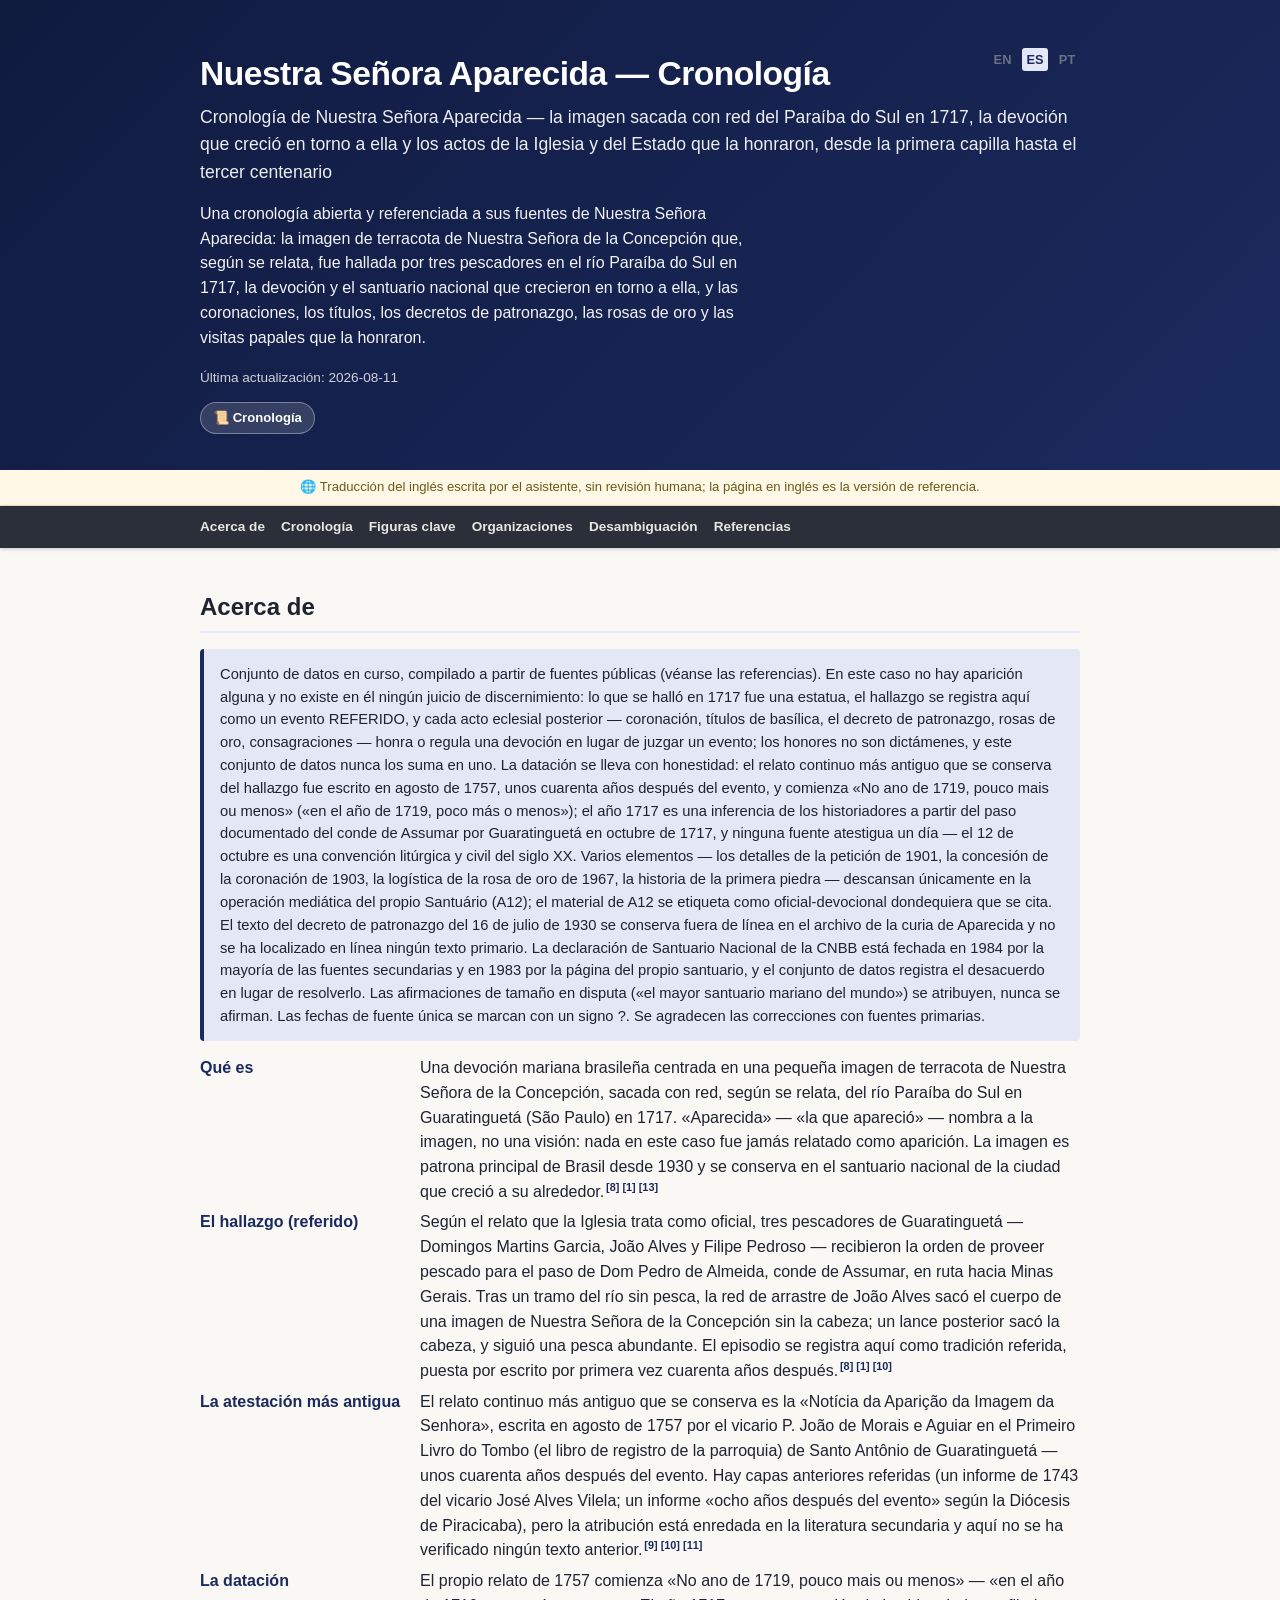
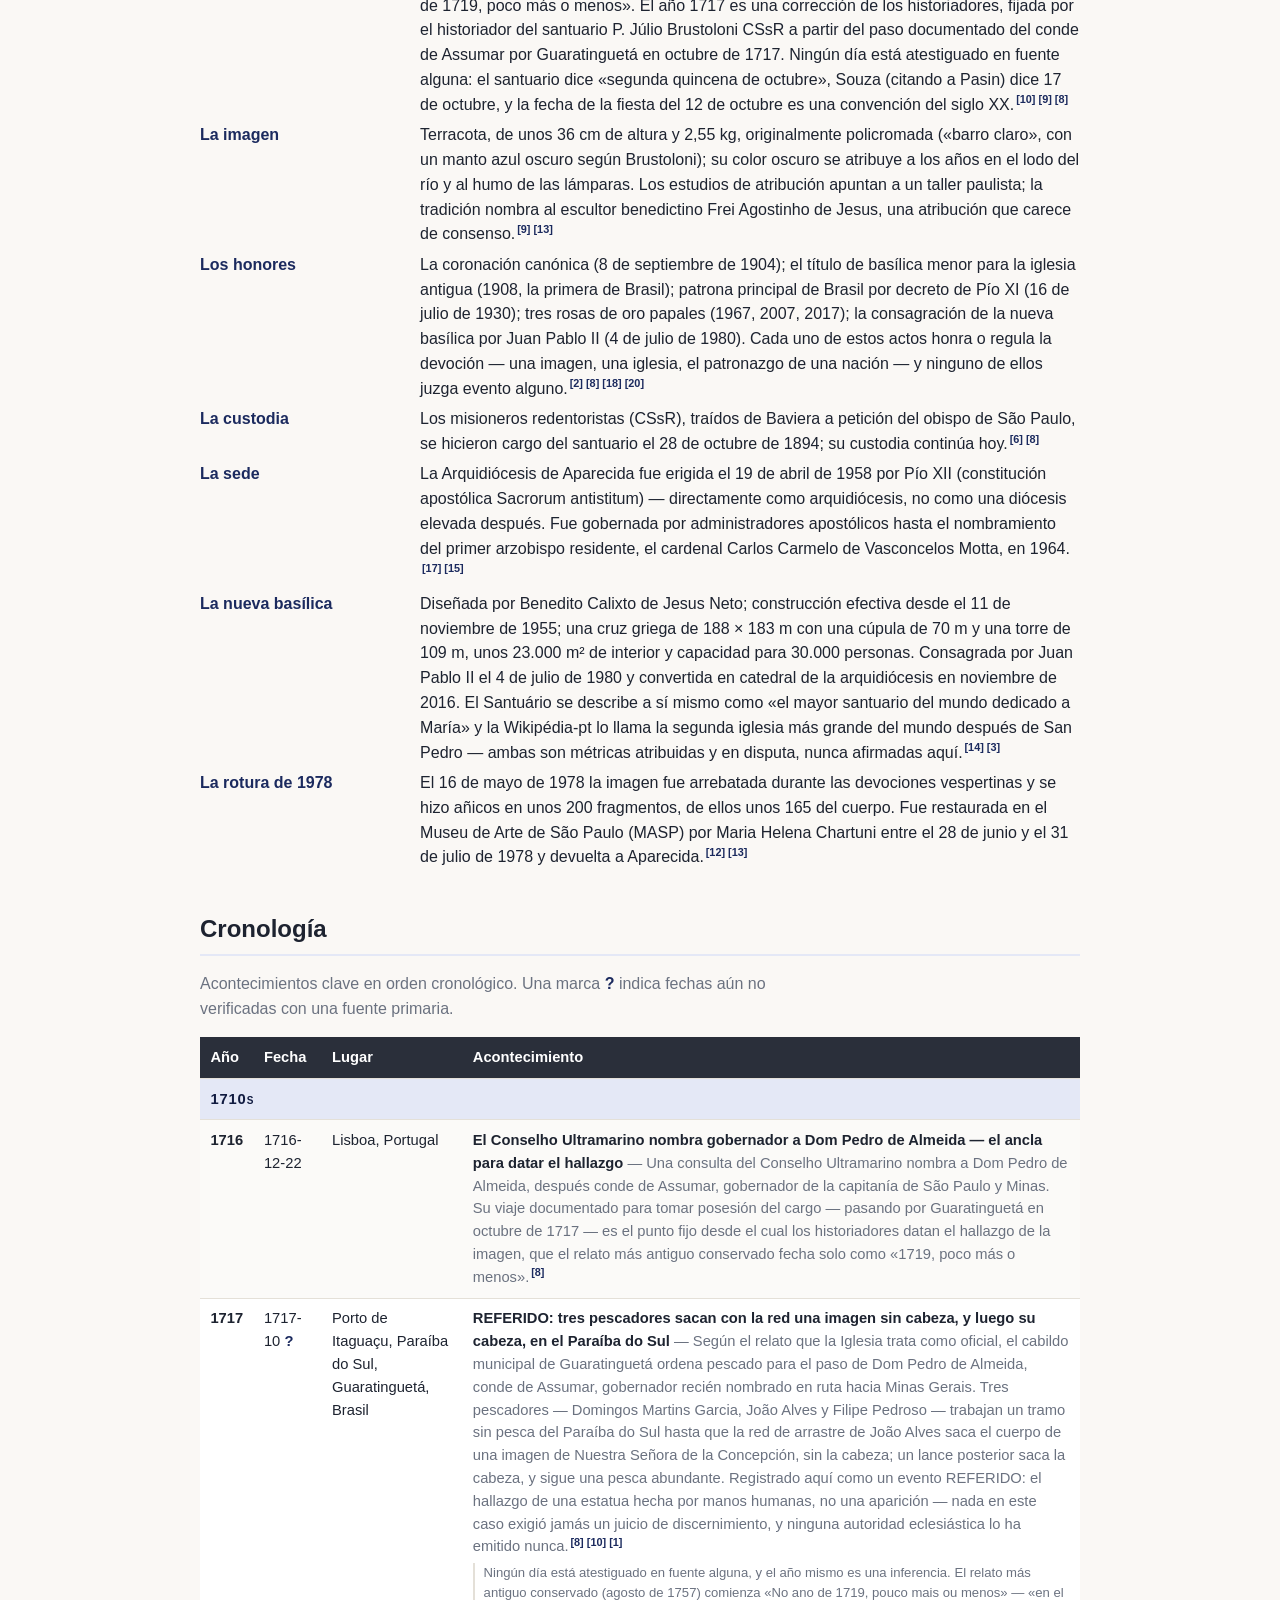
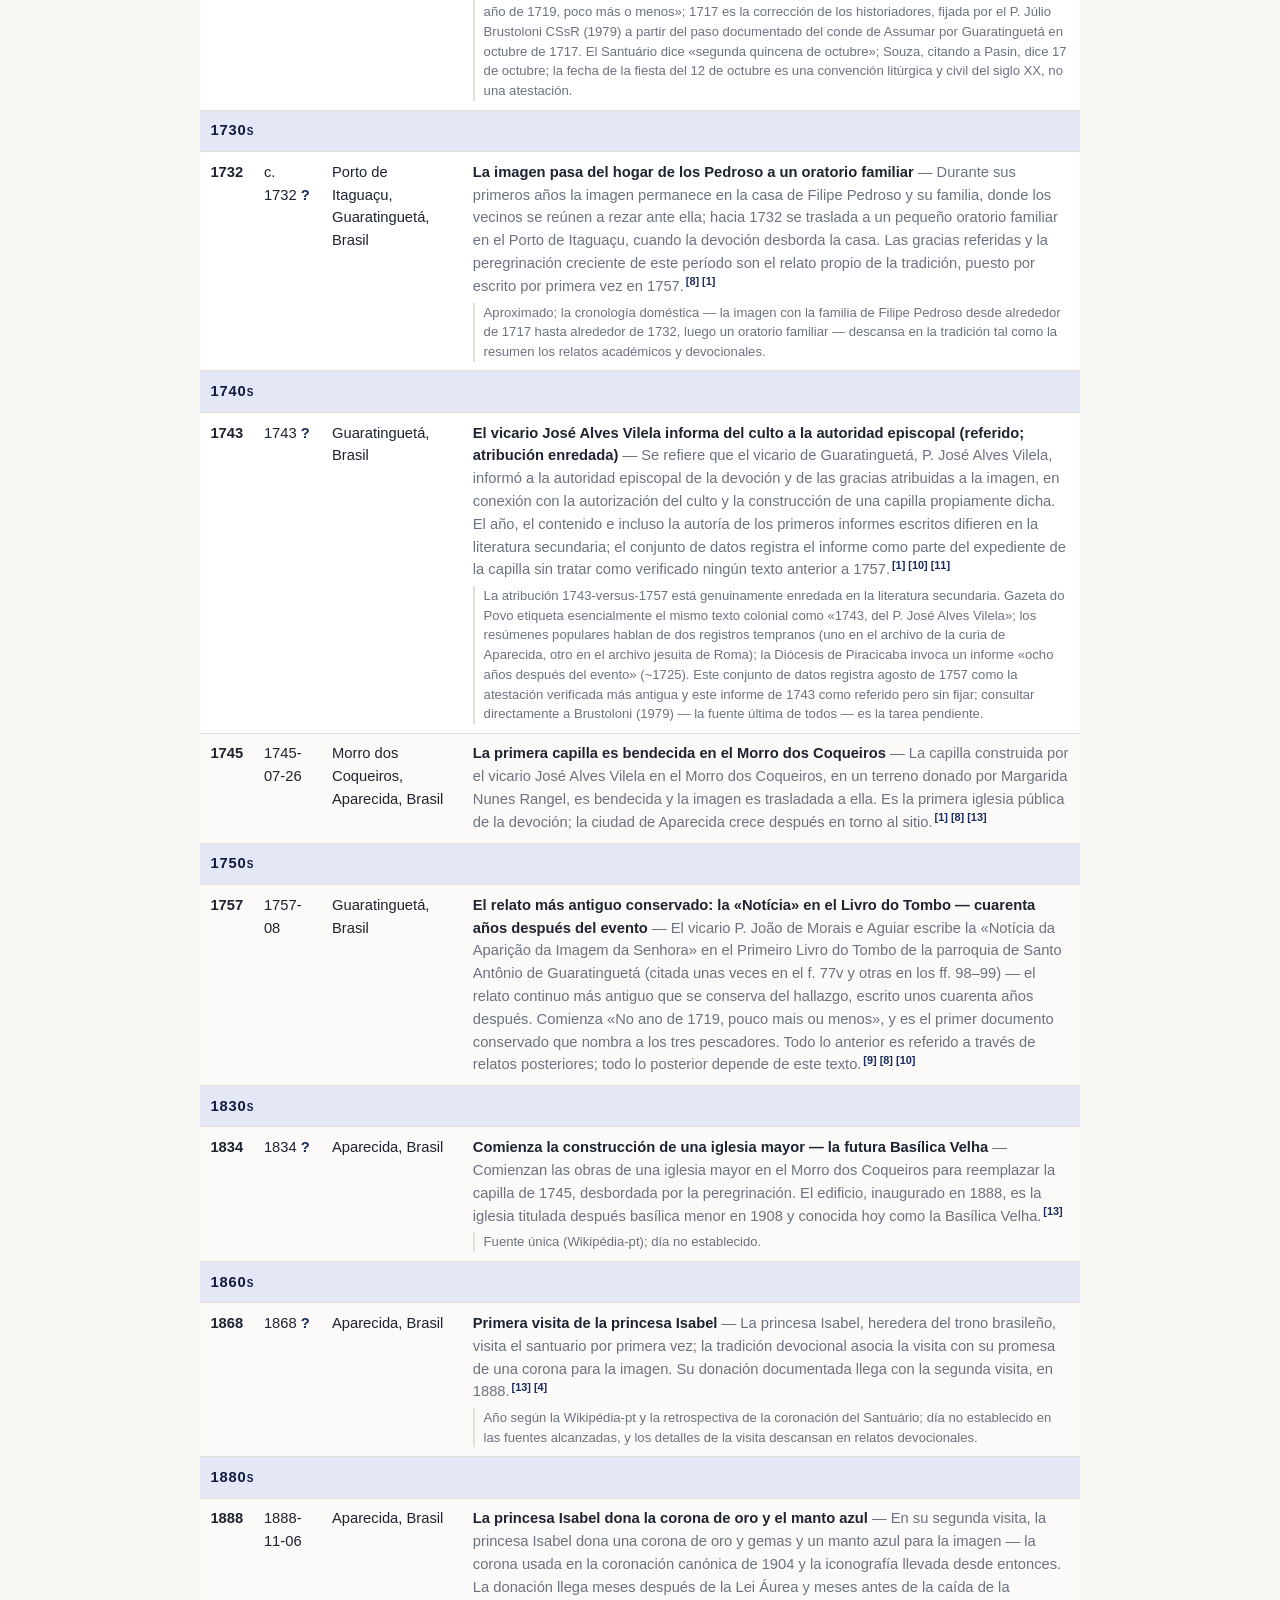
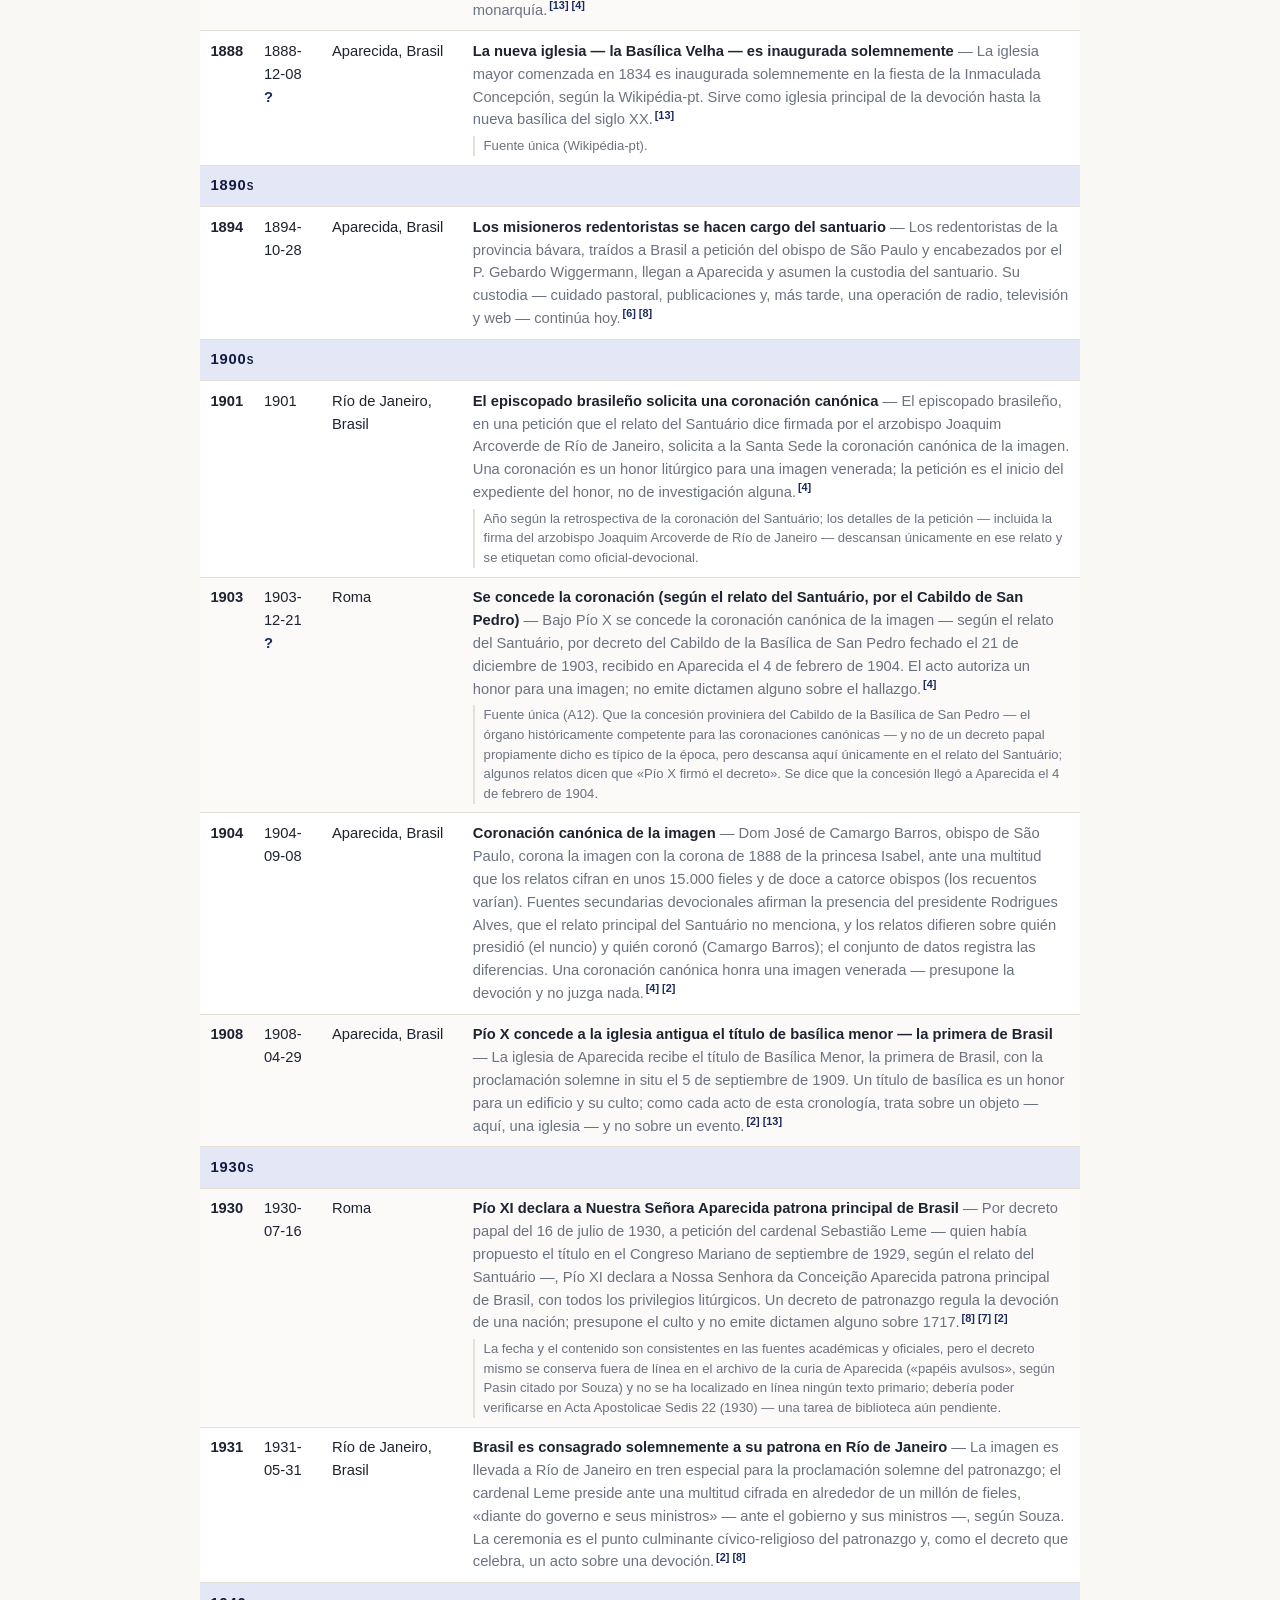
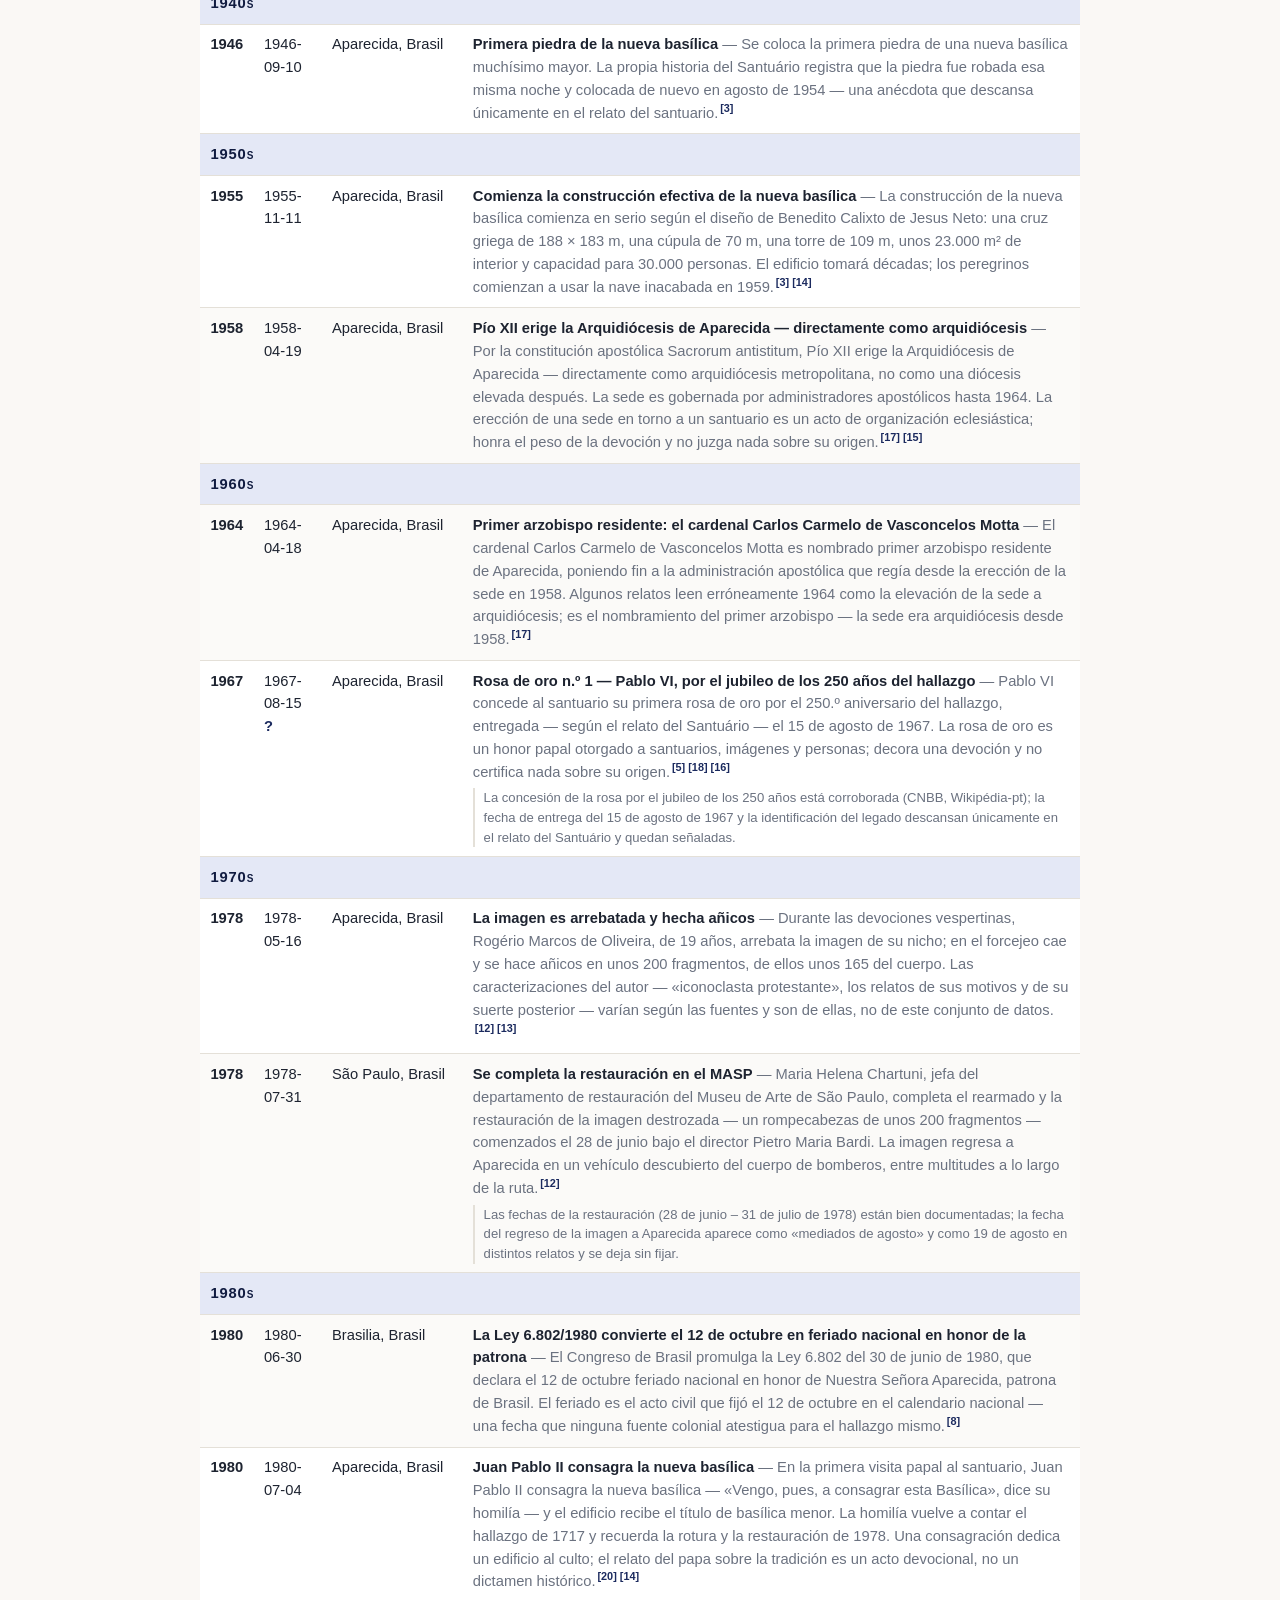
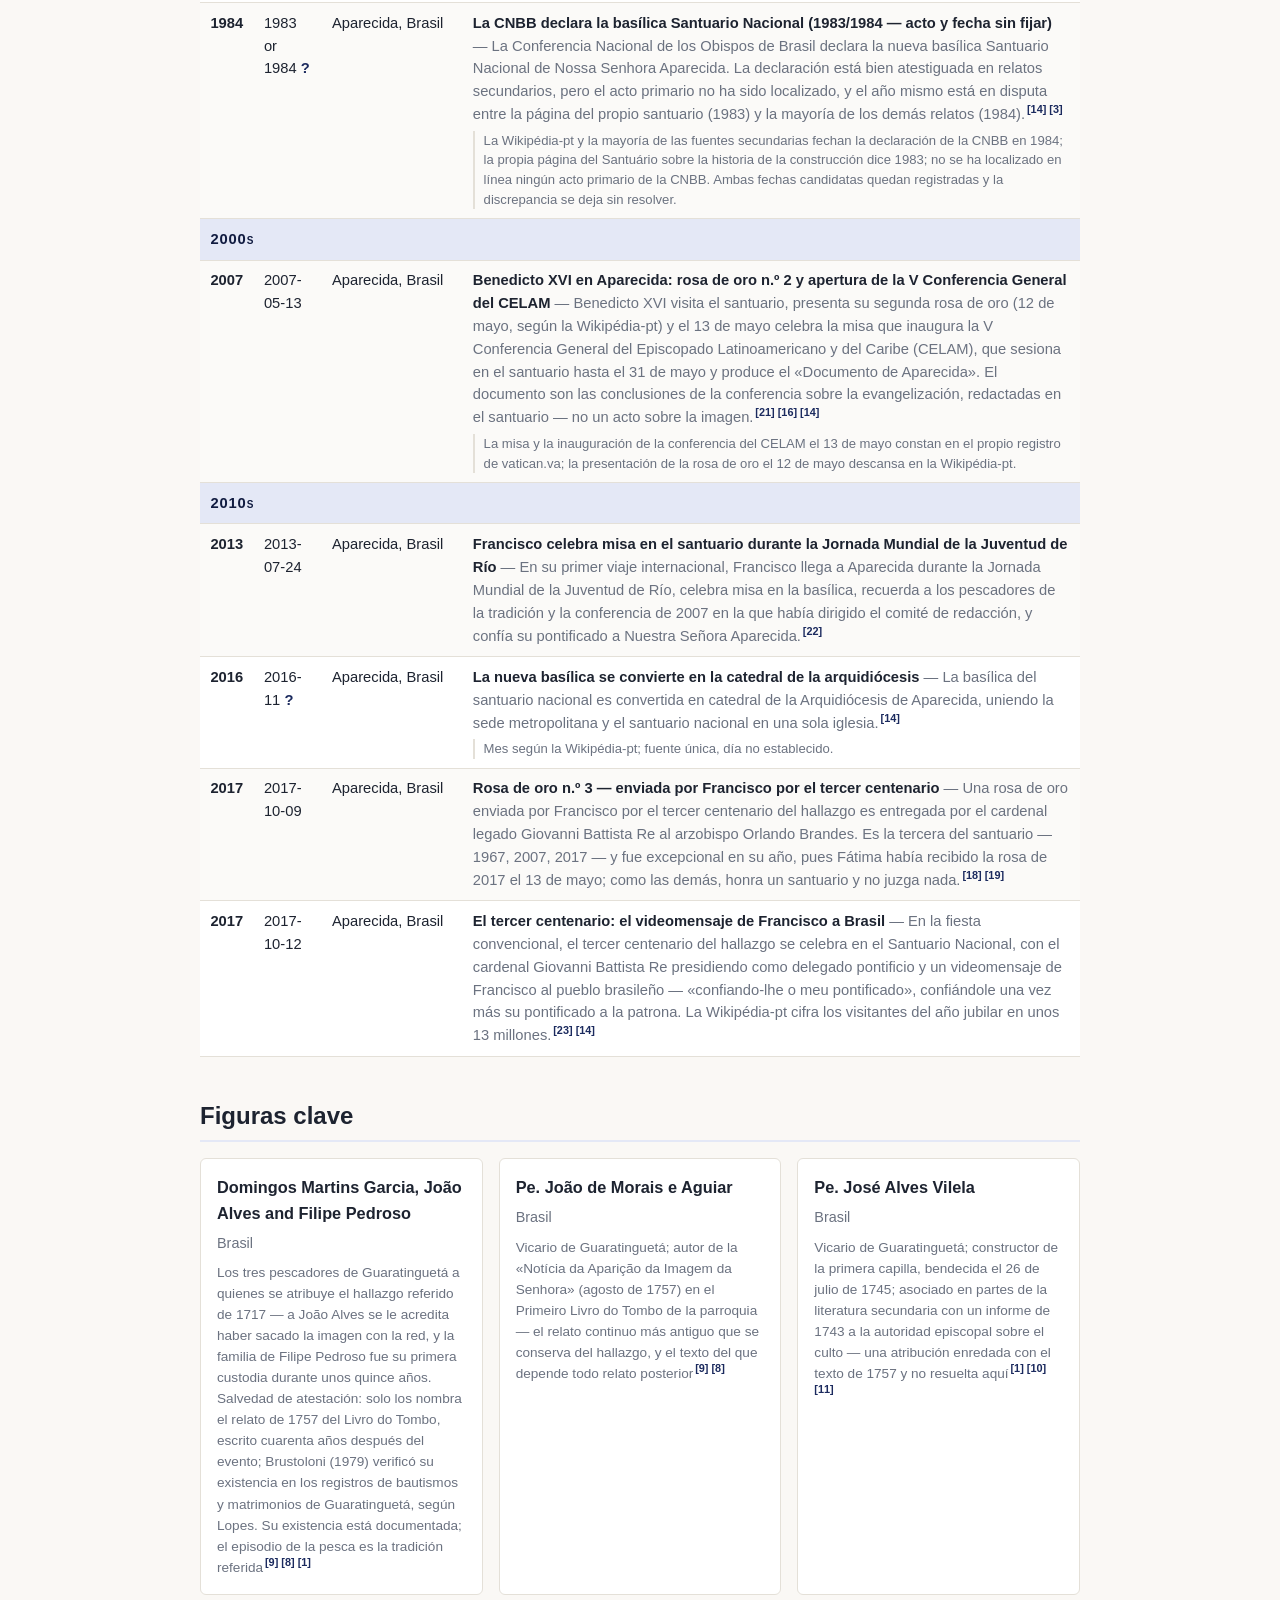
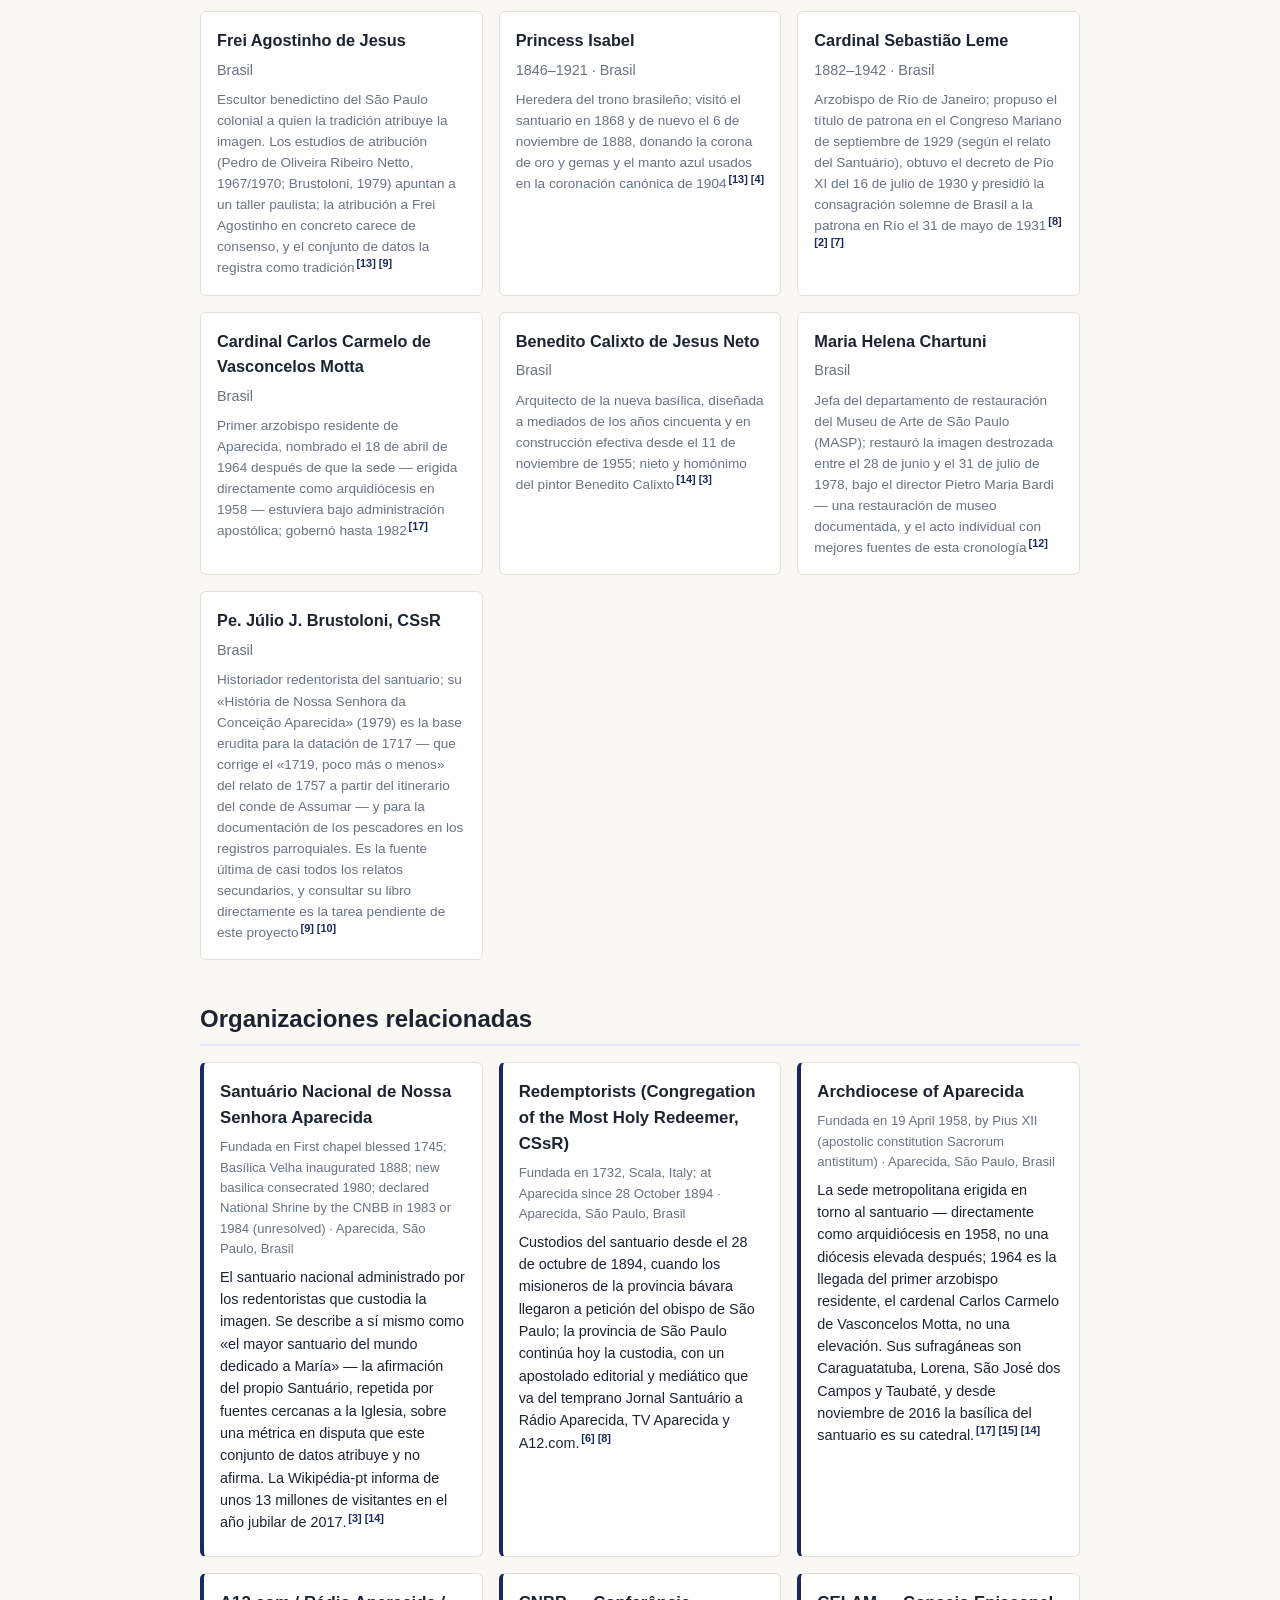
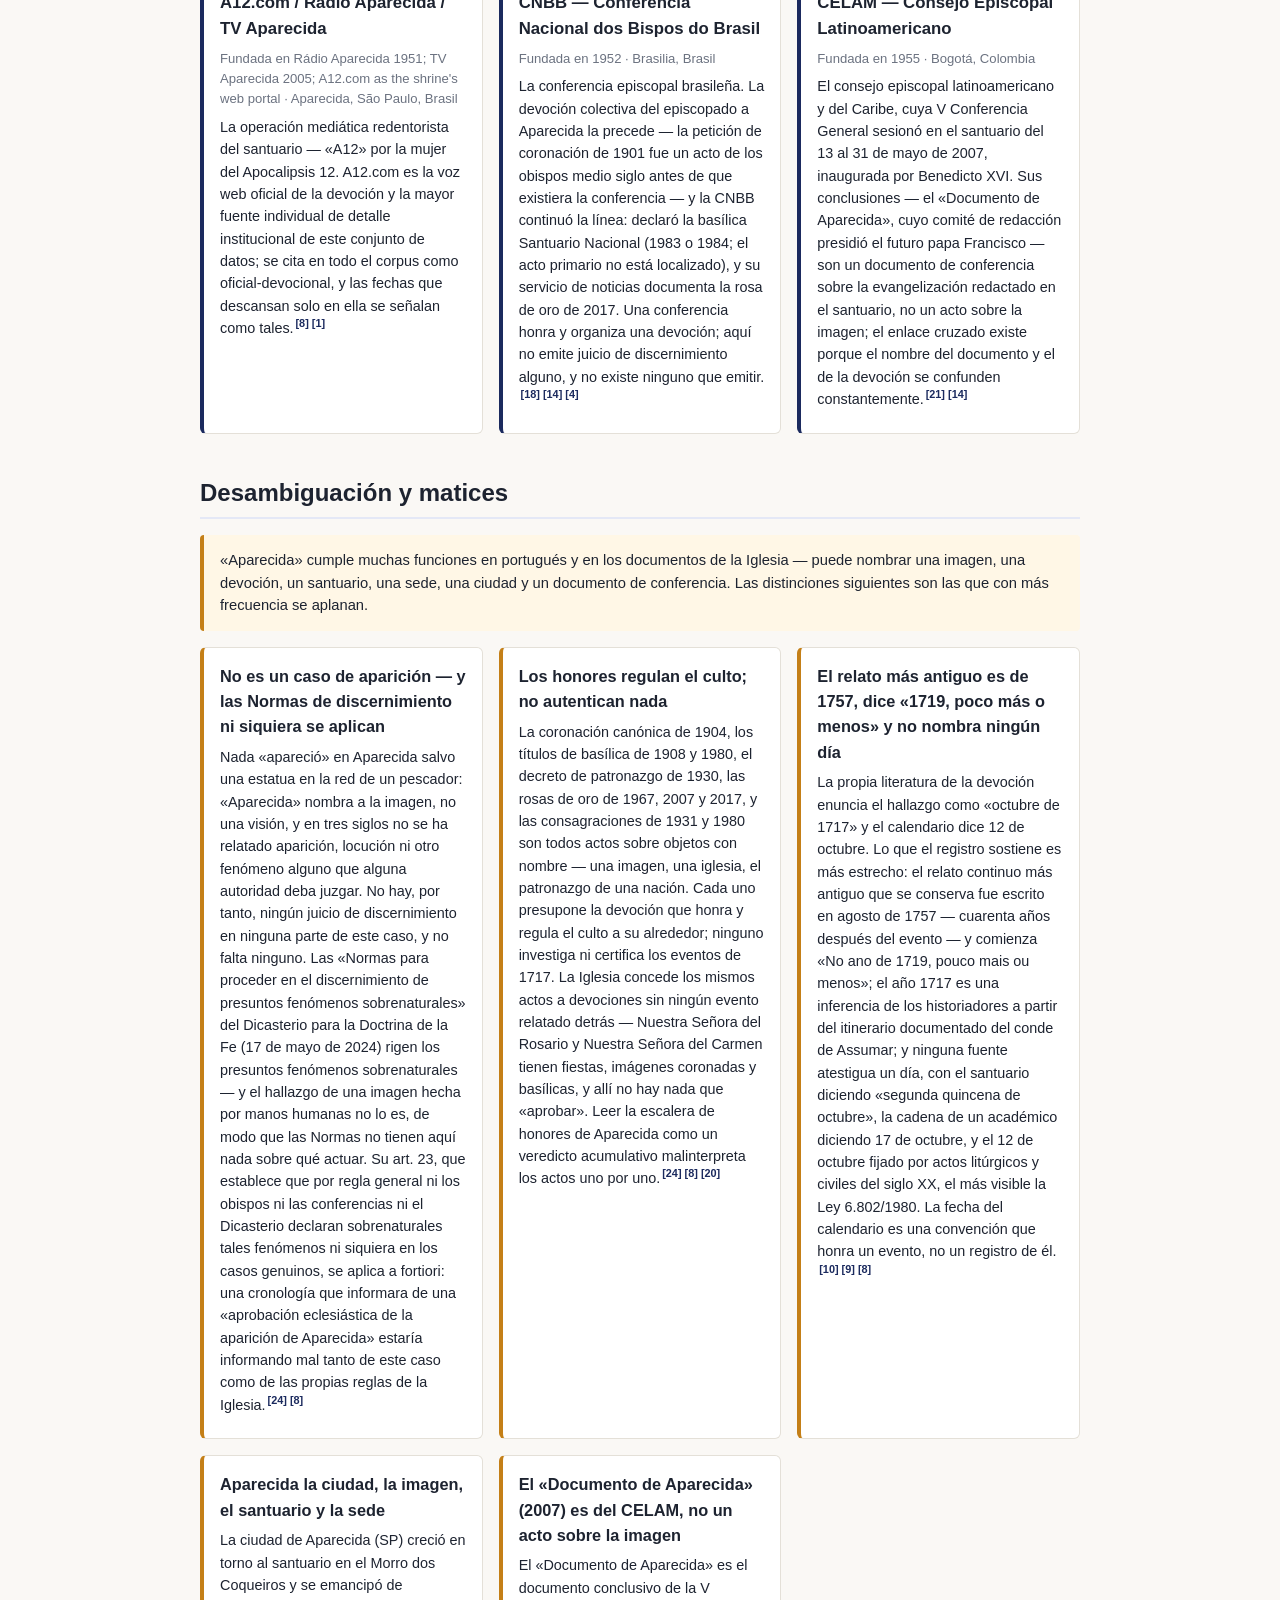
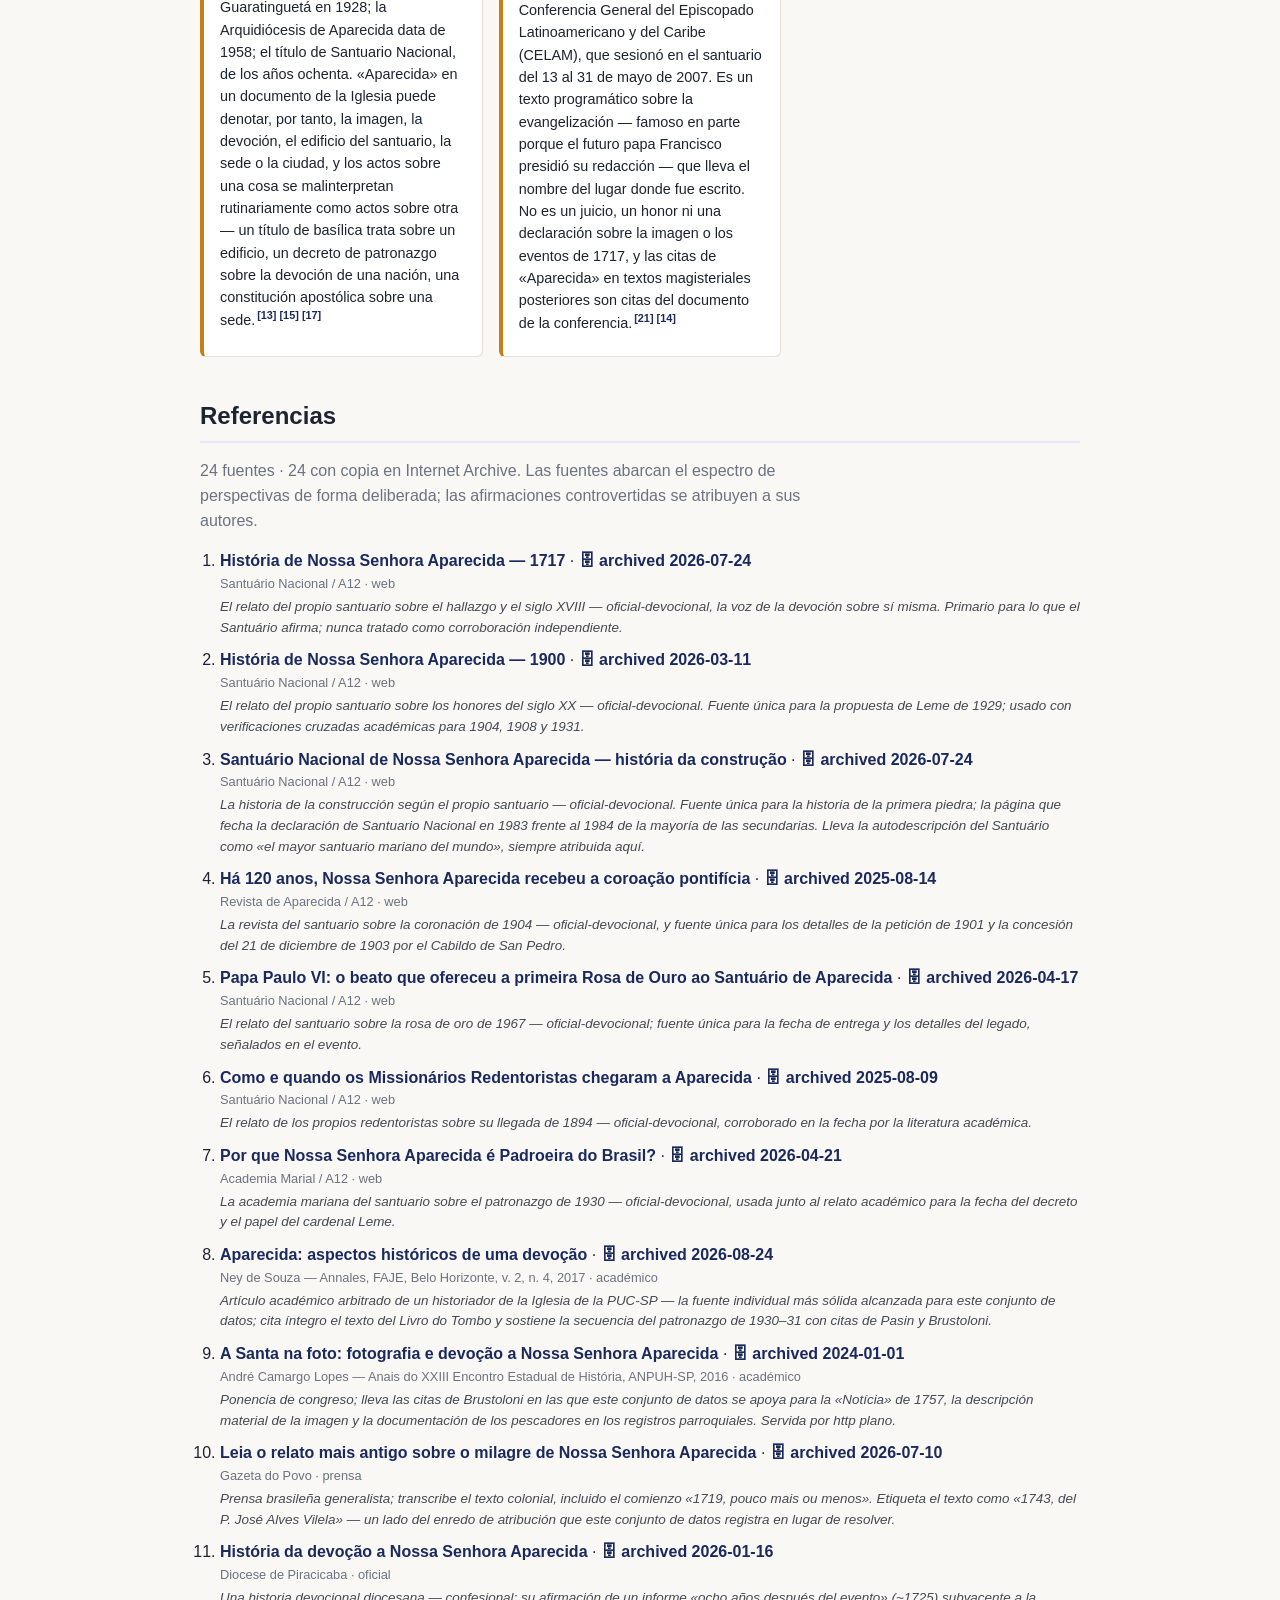
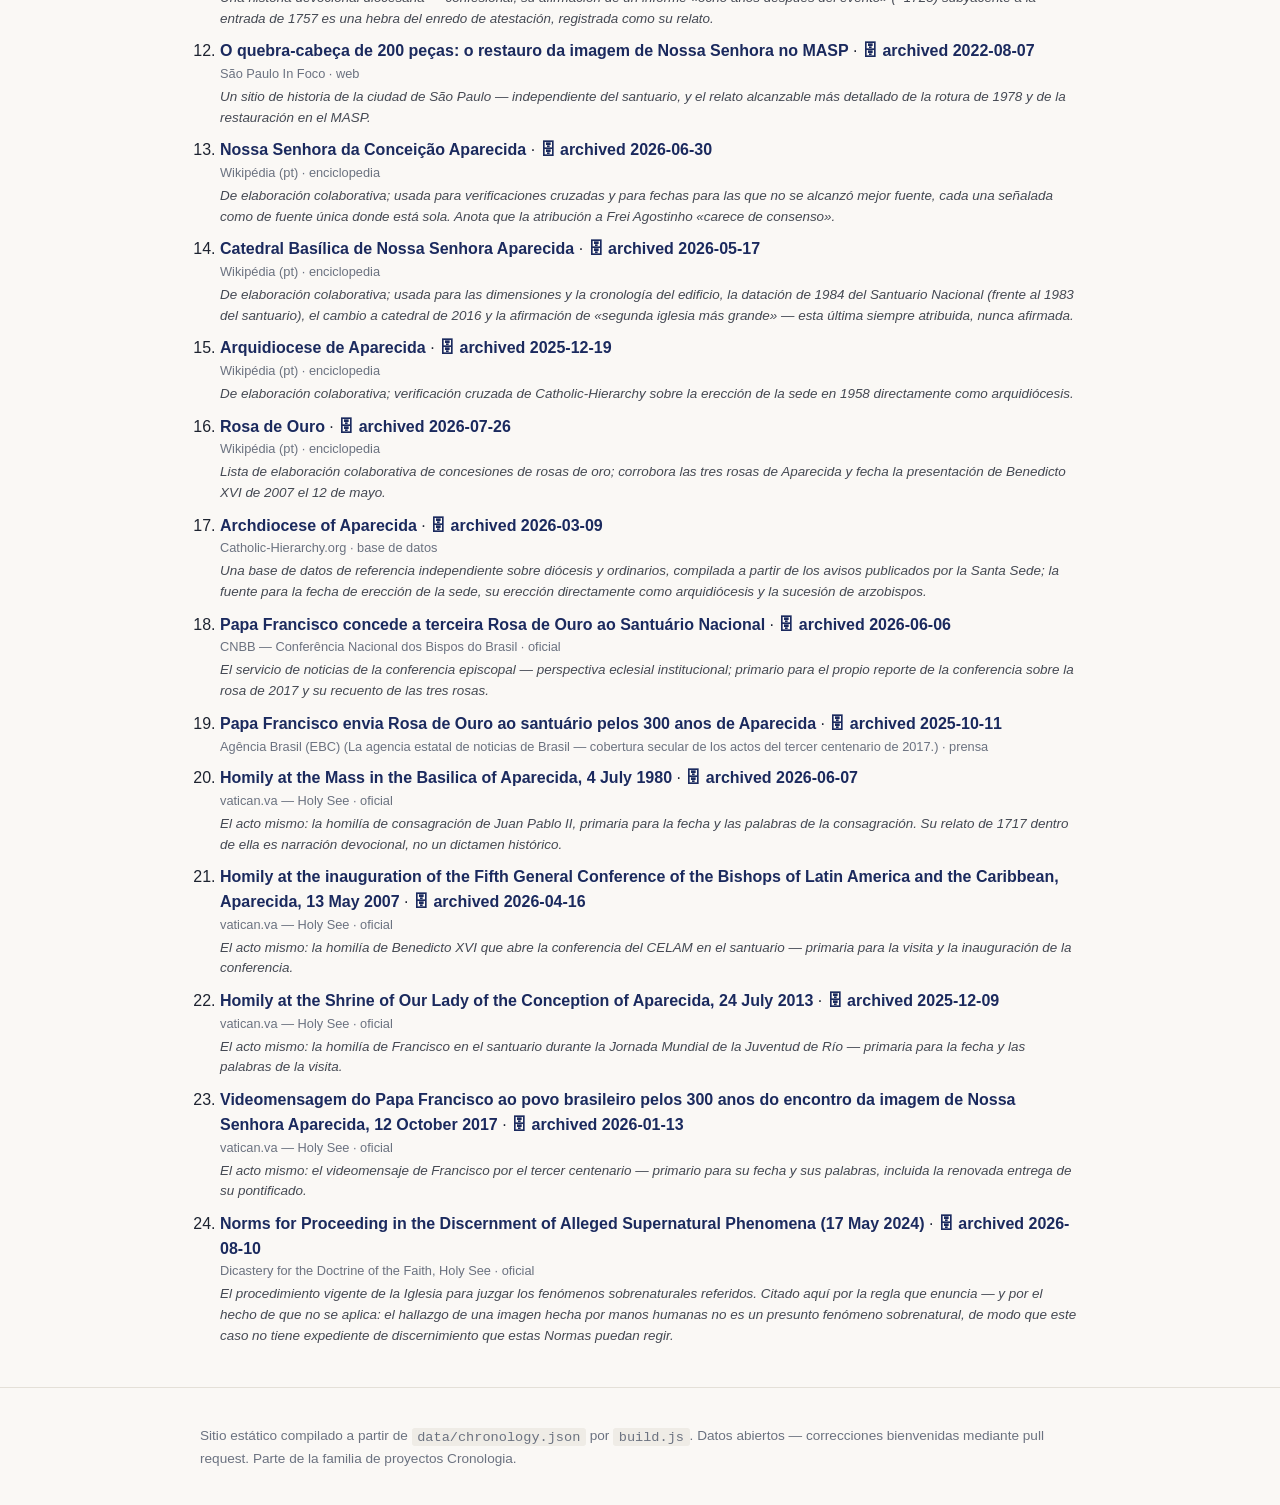
==== commit bd6b391a: "Wayback: refresh data/archives.json (scheduled preservation run)" ====
--- a/docs/es/index.html
+++ b/docs/es/index.html
@@ -460,7 +460,7 @@
 
     <section id="references">
       <h2>Referencias</h2>
-      <p class="section-intro">24 fuentes · 23 con copia en Internet Archive. Las fuentes abarcan el
+      <p class="section-intro">24 fuentes · 24 con copia en Internet Archive. Las fuentes abarcan el
       espectro de perspectivas de forma deliberada; las afirmaciones controvertidas se atribuyen a sus autores.</p>
       <ol class="references">
         <li id="ref-1">
@@ -499,7 +499,7 @@
           <span class="ref-note">La academia mariana del santuario sobre el patronazgo de 1930 — oficial-devocional, usada junto al relato académico para la fecha del decreto y el papel del cardenal Leme.</span>
         </li>
         <li id="ref-8">
-          <a href="https://faje.edu.br/periodicos/index.php/annales/article/download/3864/3928/12867" rel="noopener noreferrer" target="_blank">Aparecida: aspectos históricos de uma devoção</a>
+          <a href="https://faje.edu.br/periodicos/index.php/annales/article/download/3864/3928/12867" rel="noopener noreferrer" target="_blank">Aparecida: aspectos históricos de uma devoção</a> · <a class="archive-link" href="https://web.archive.org/web/20260824072042/https://faje.edu.br/periodicos/index.php/annales/article/download/3864/3928/12867" rel="noopener noreferrer" target="_blank">🗄 archived 2026-08-24</a>
           <span class="ref-meta">Ney de Souza — Annales, FAJE, Belo Horizonte, v. 2, n. 4, 2017 · académico</span>
           <span class="ref-note">Artículo académico arbitrado de un historiador de la Iglesia de la PUC-SP — la fuente individual más sólida alcanzada para este conjunto de datos; cita íntegro el texto del Livro do Tombo y sostiene la secuencia del patronazgo de 1930–31 con citas de Pasin y Brustoloni.</span>
         </li>
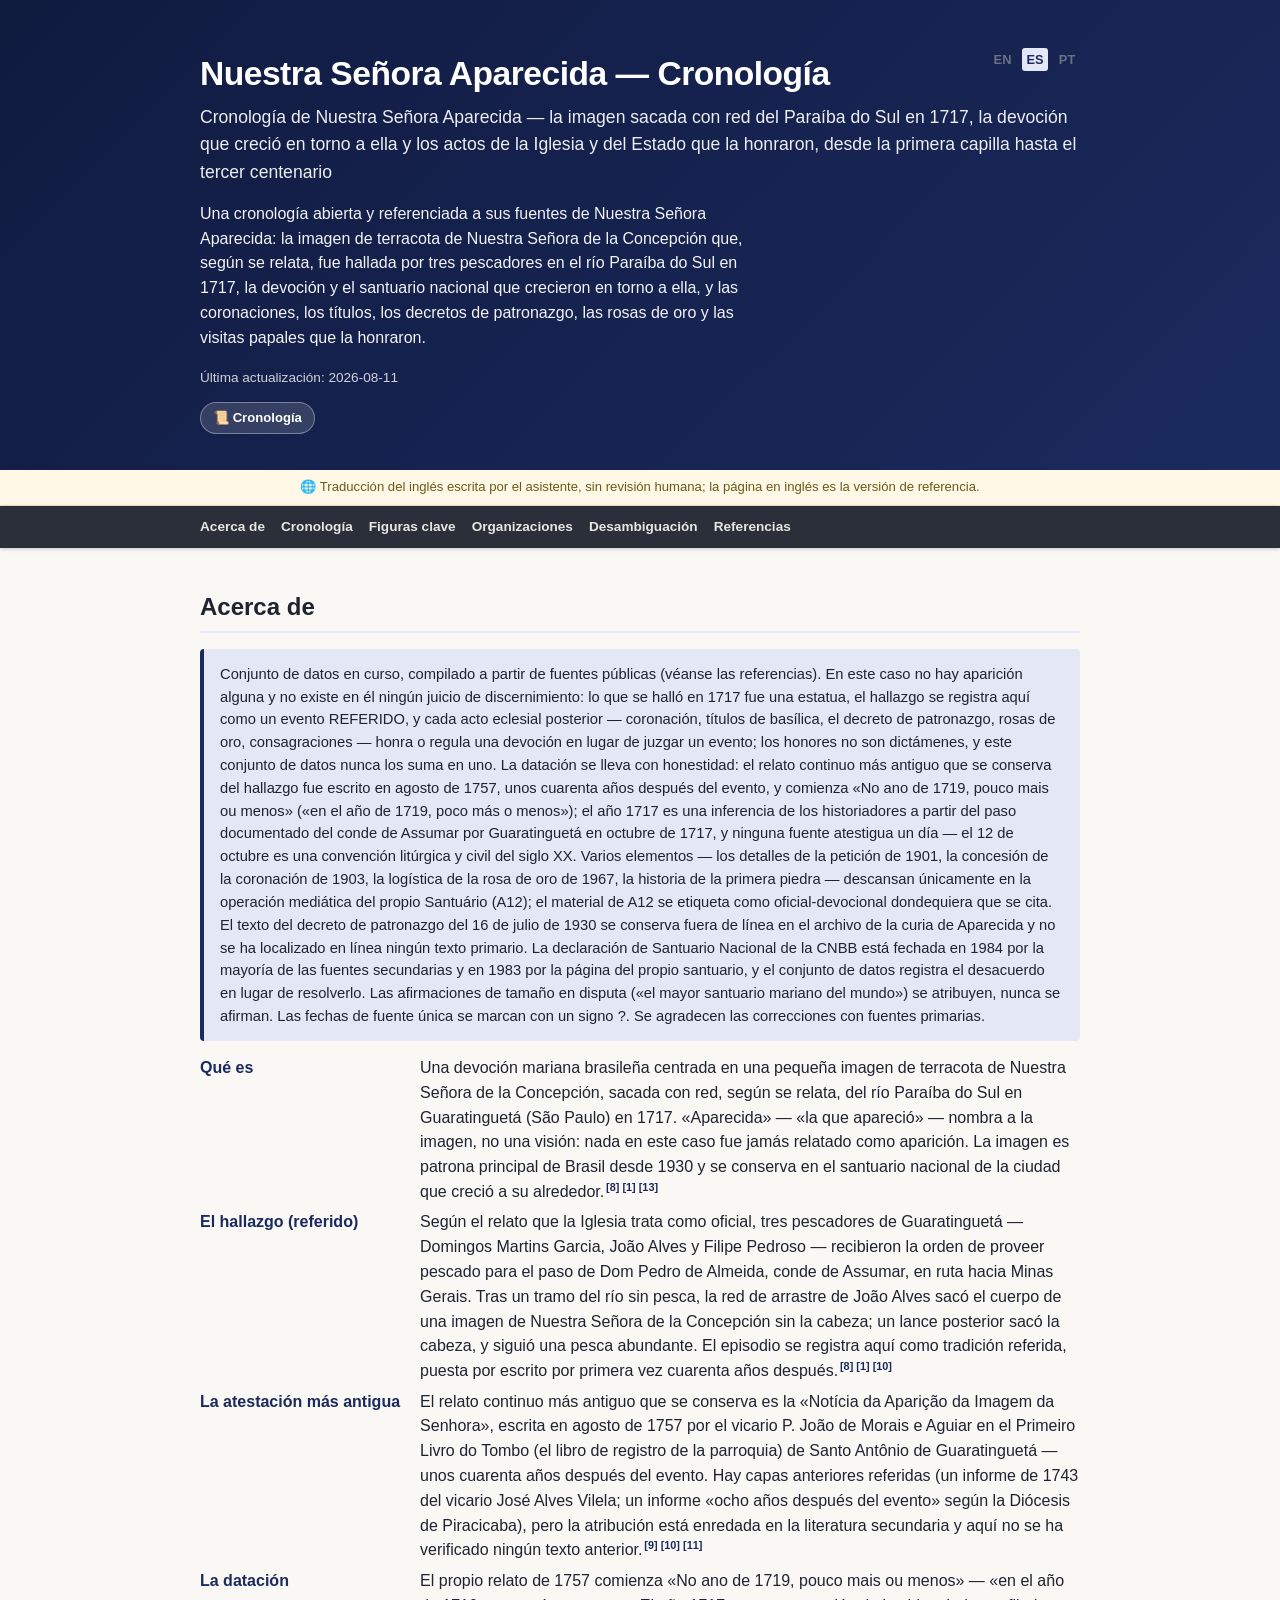
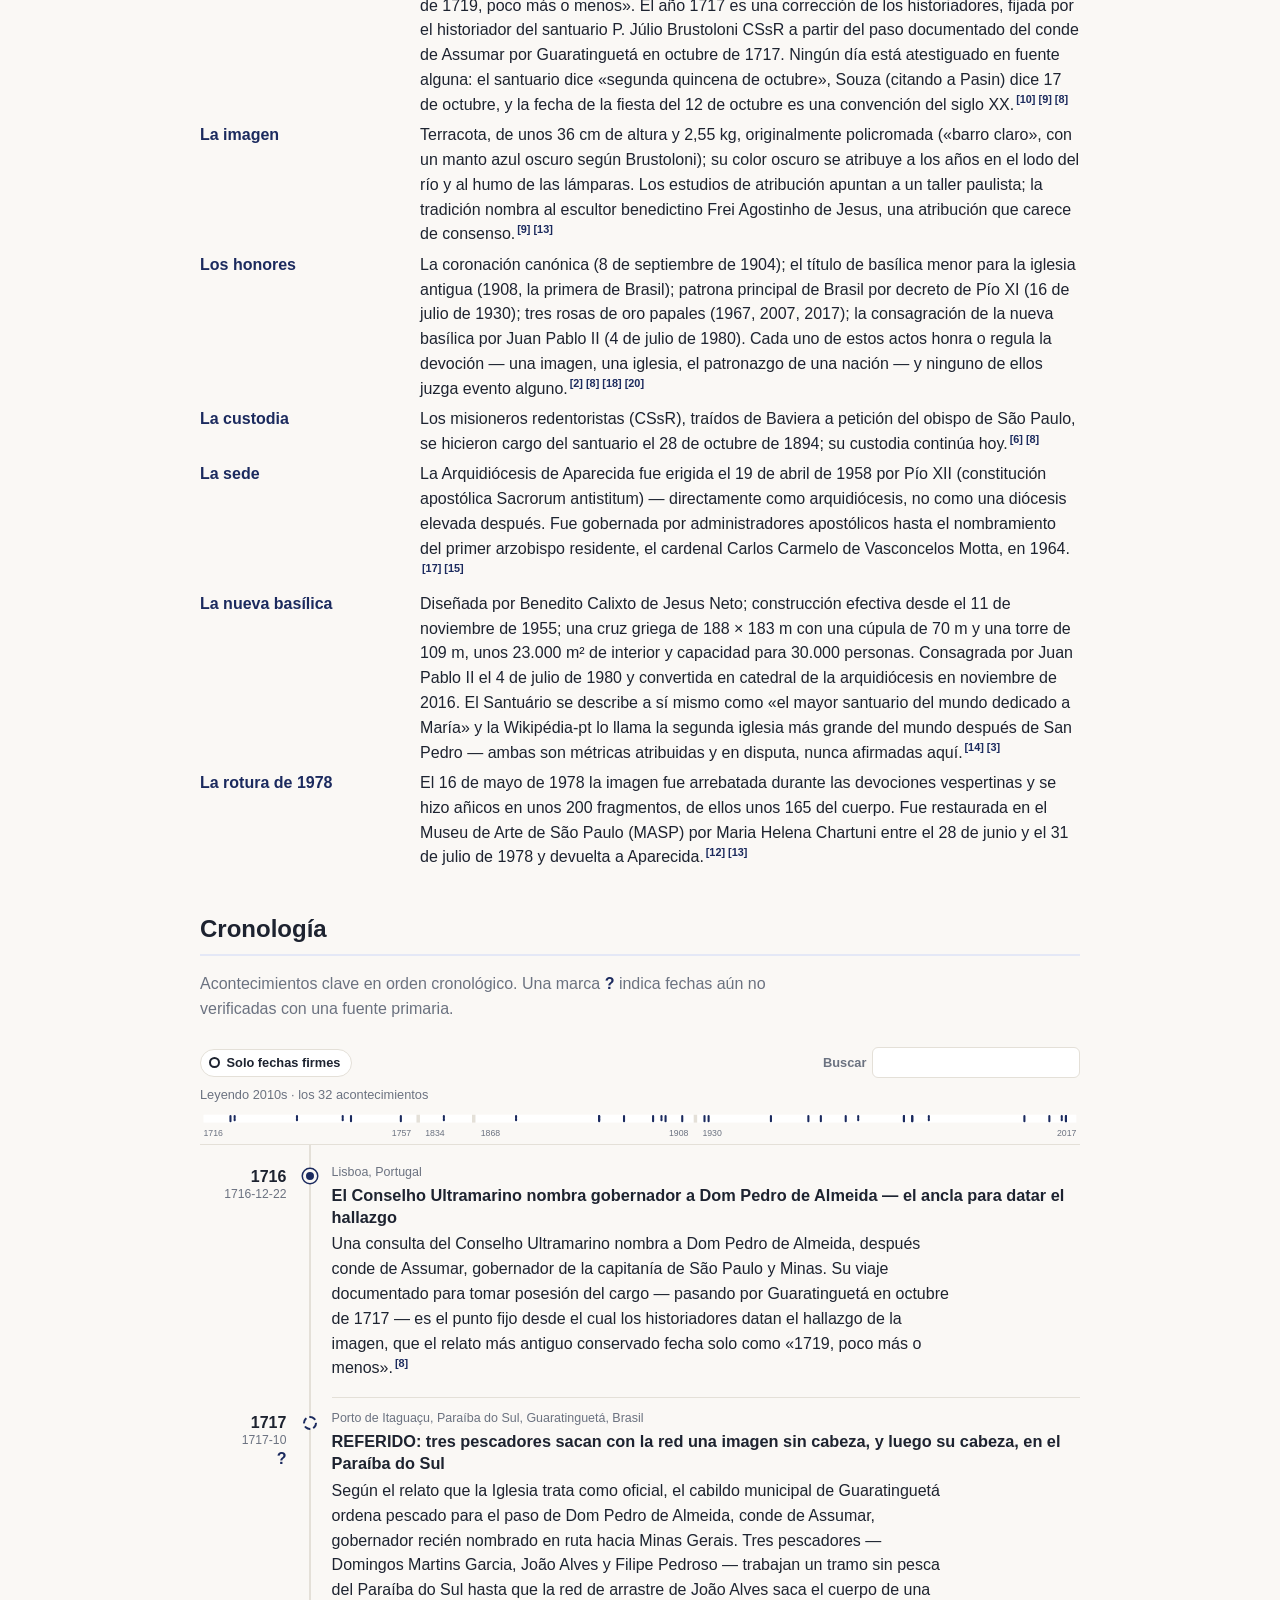
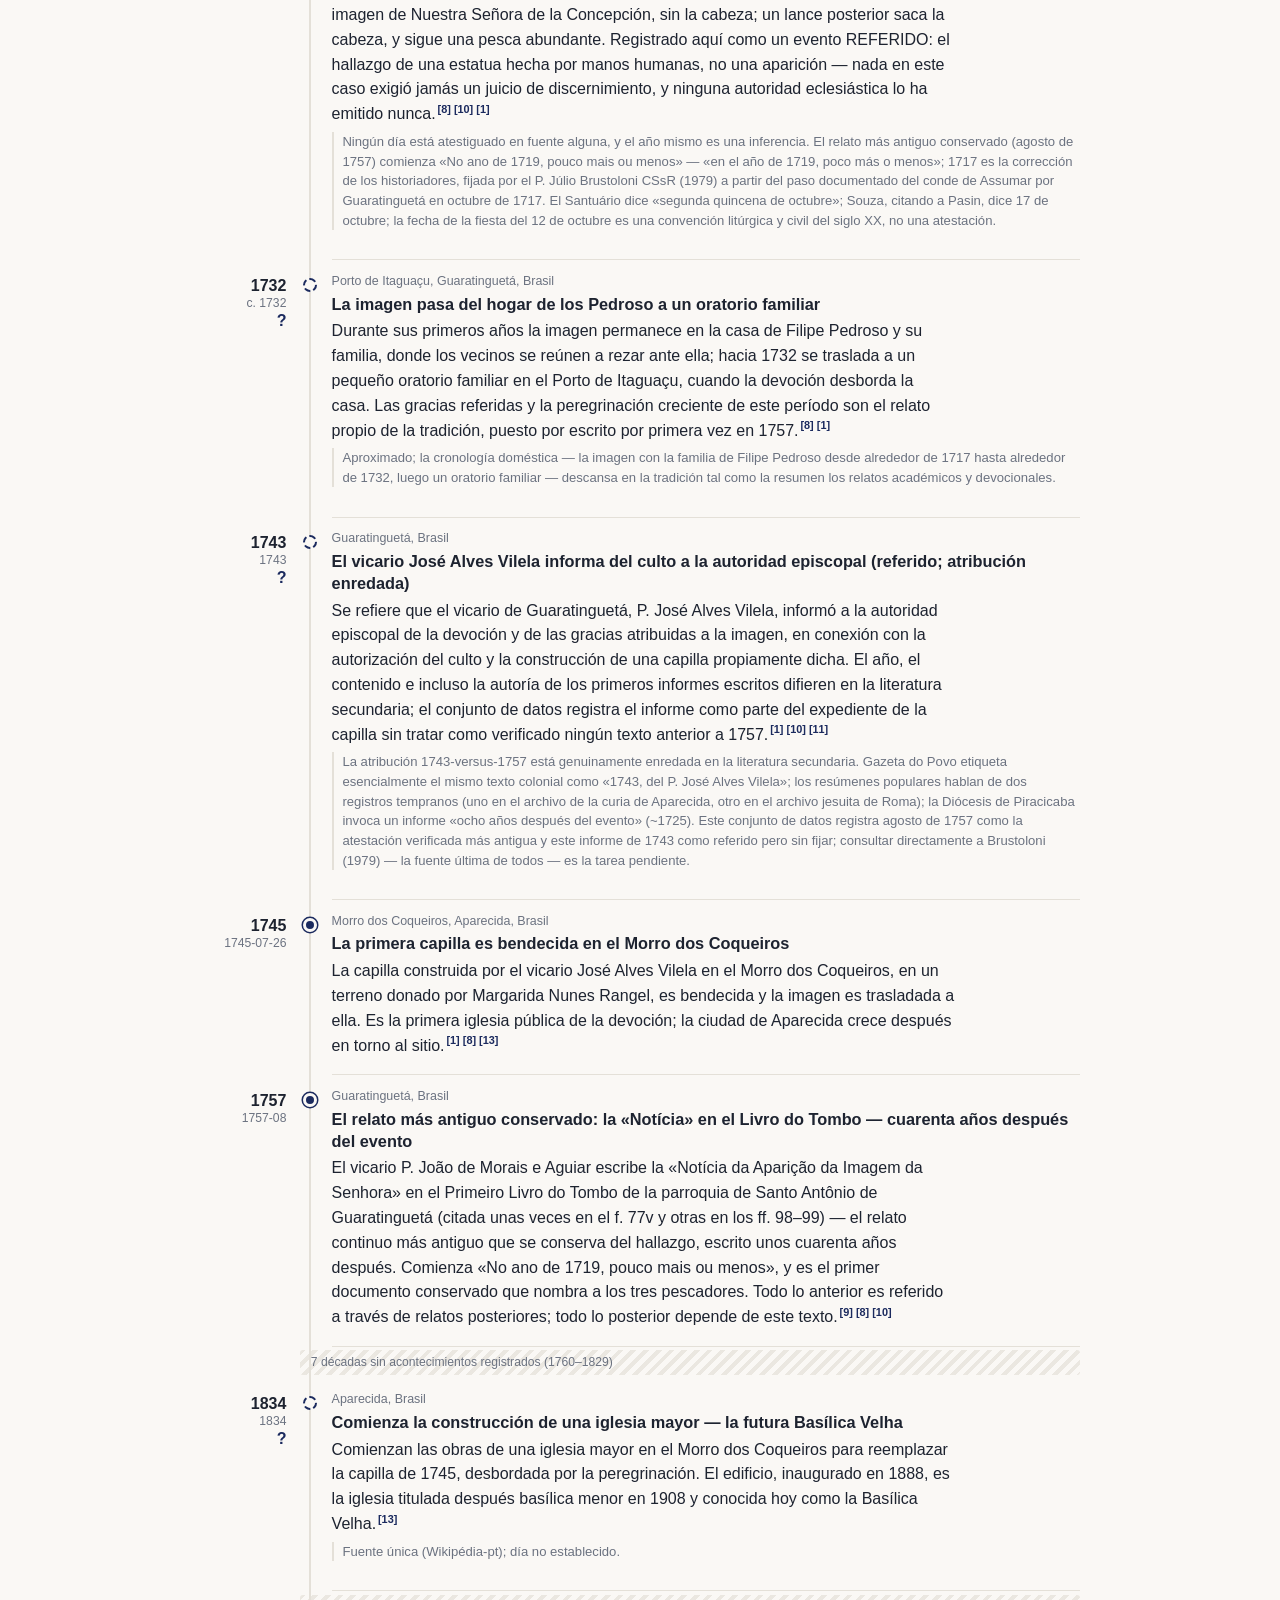
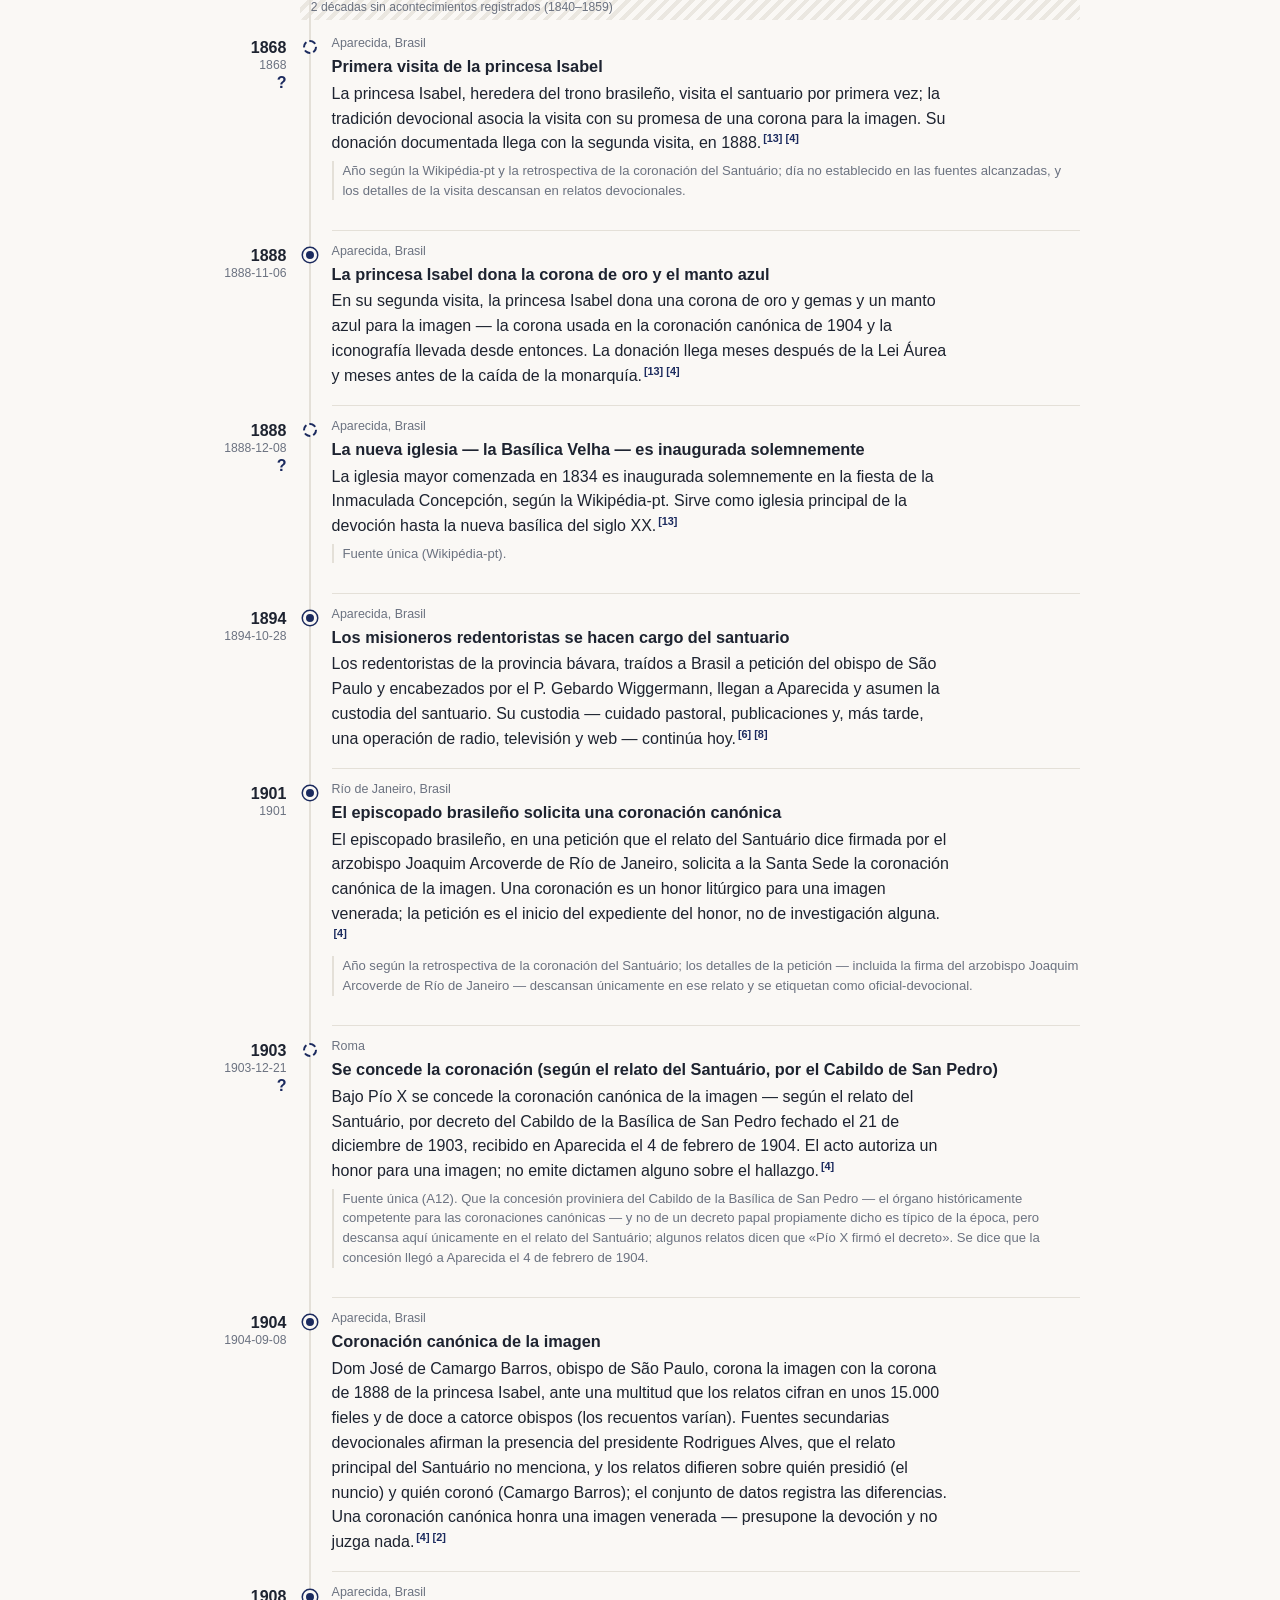
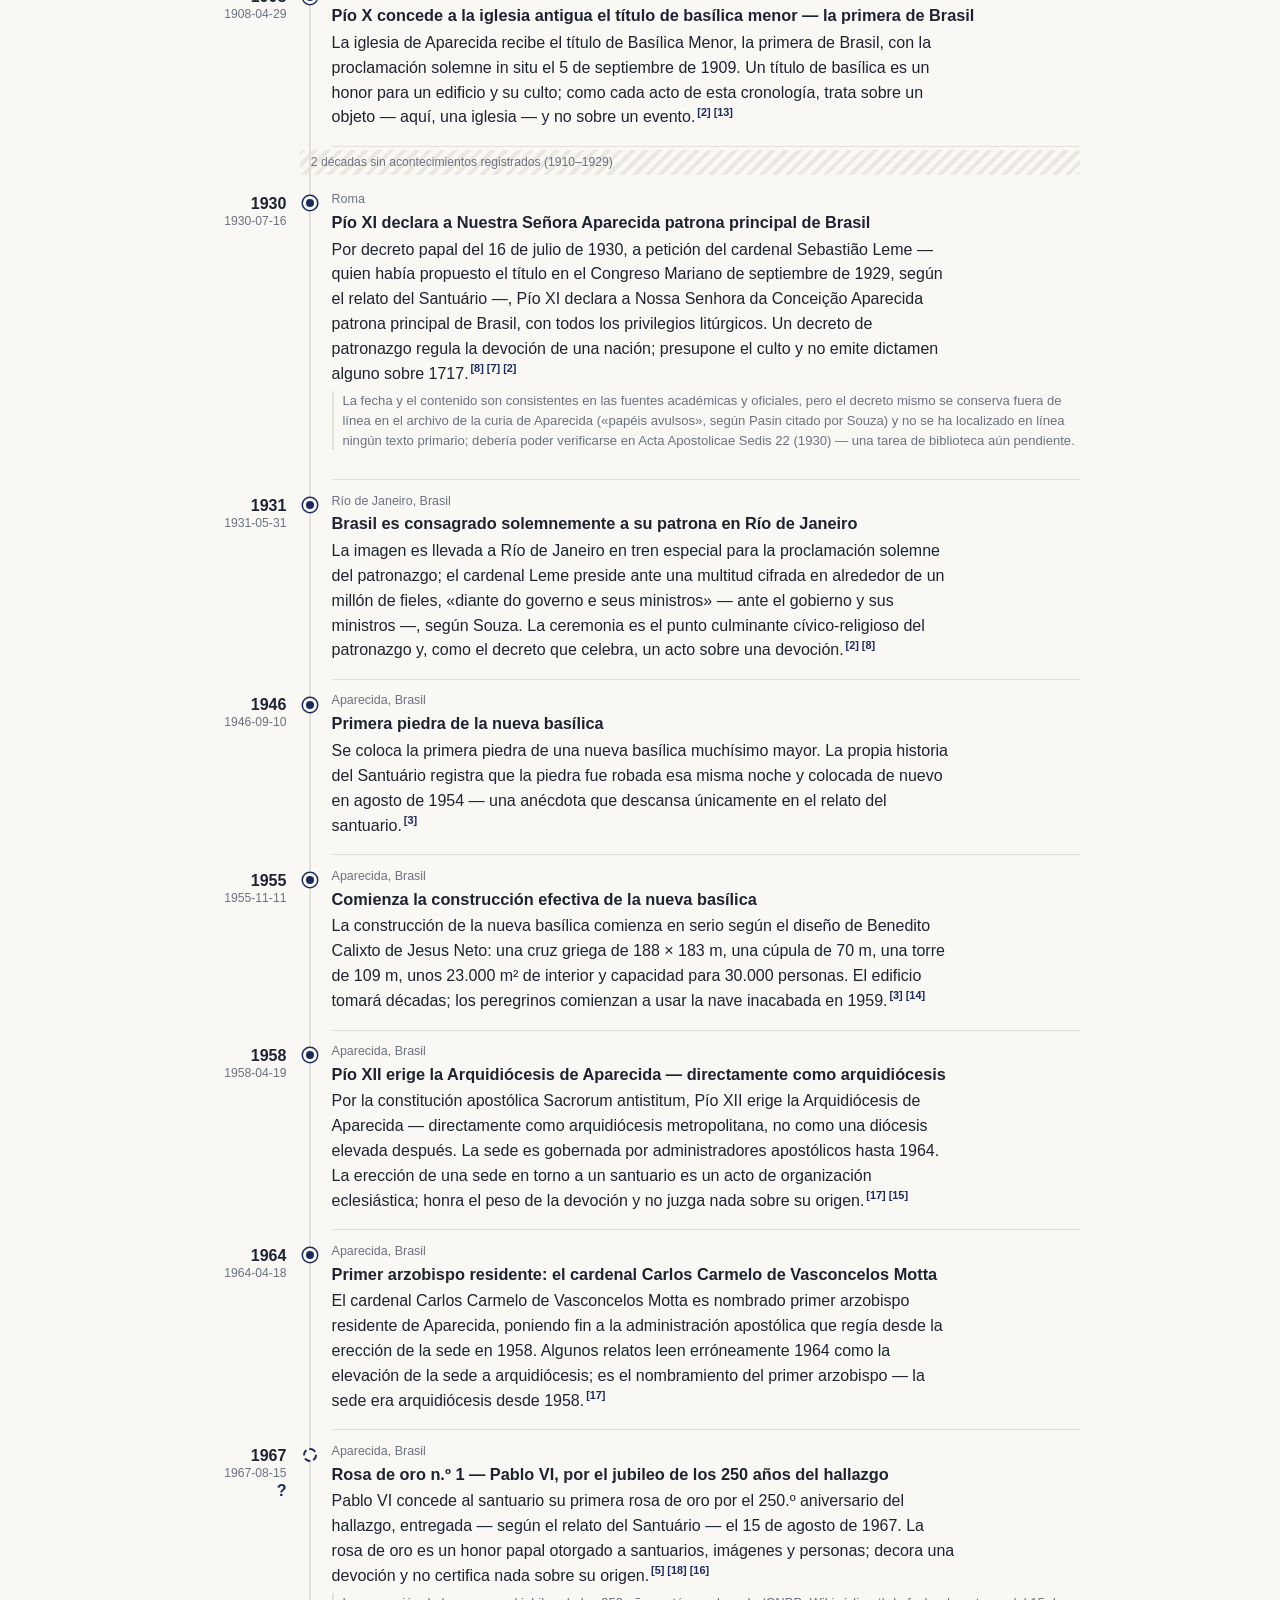
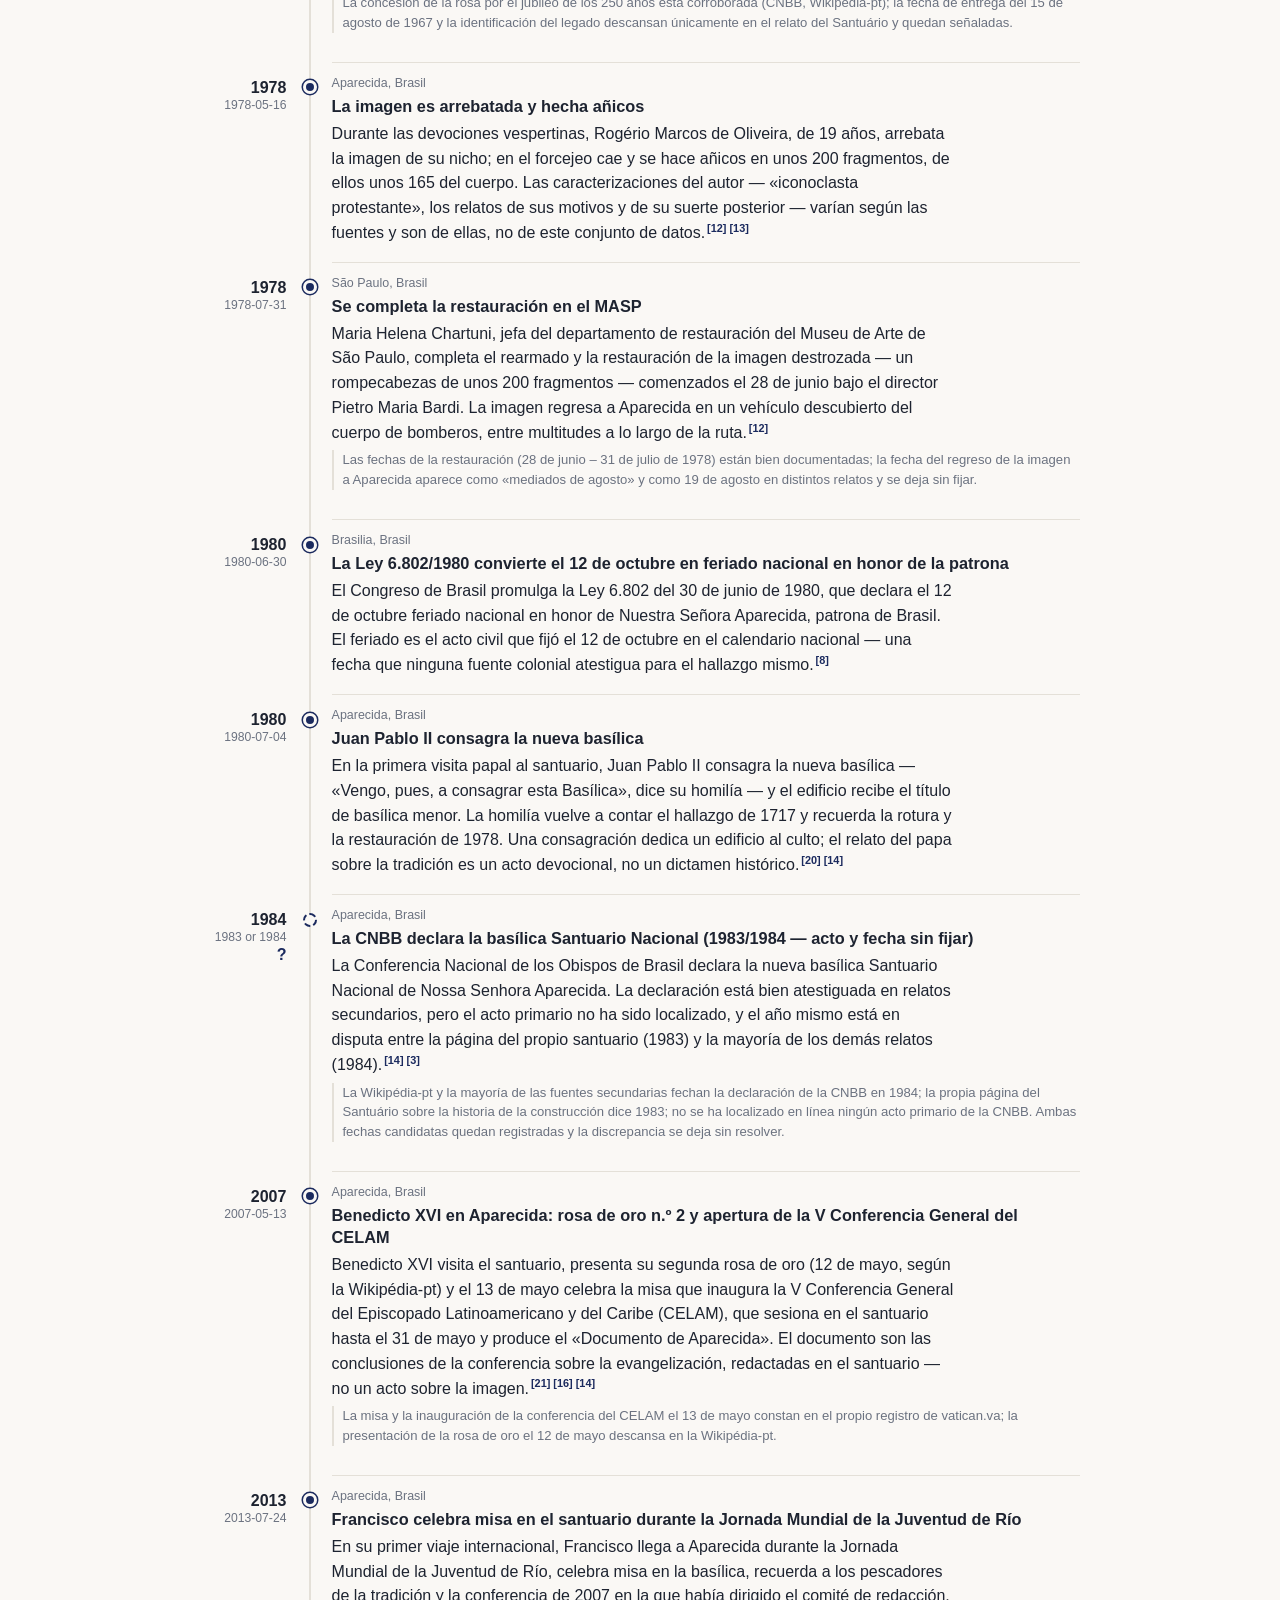
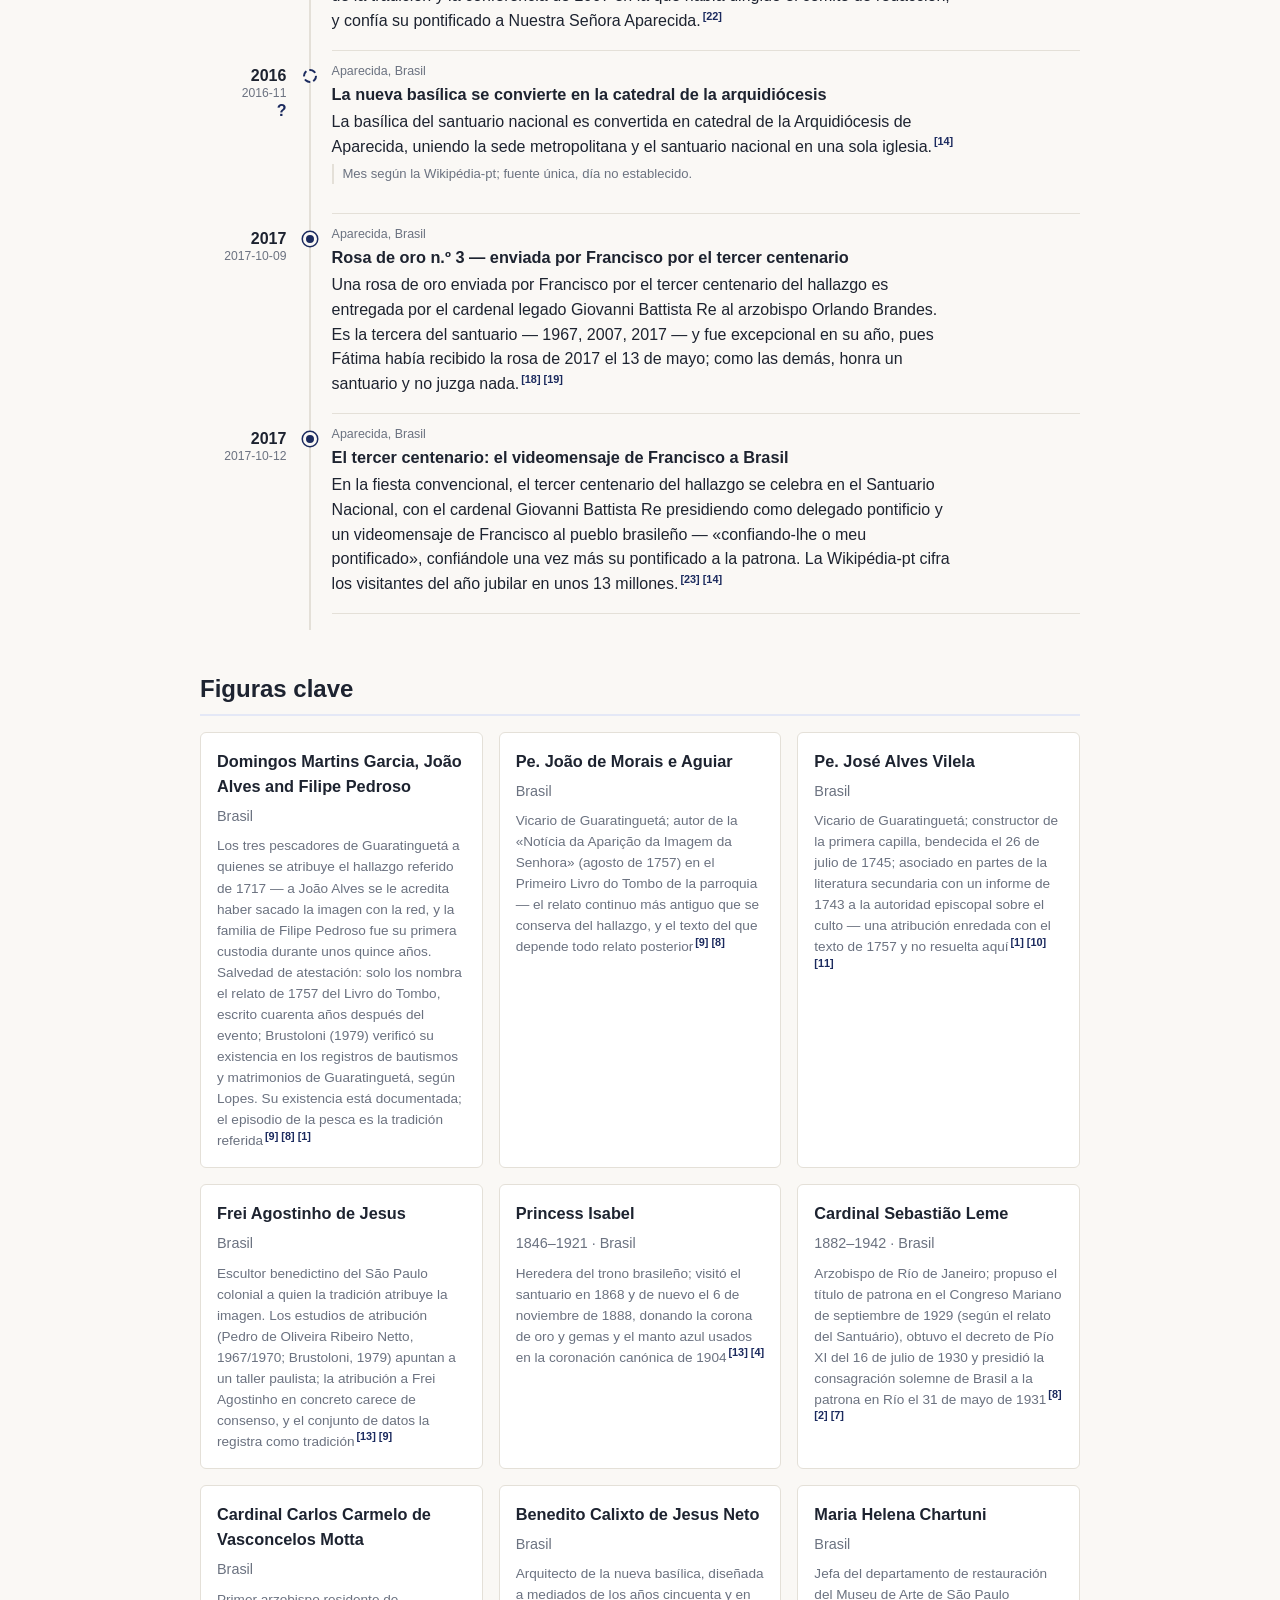
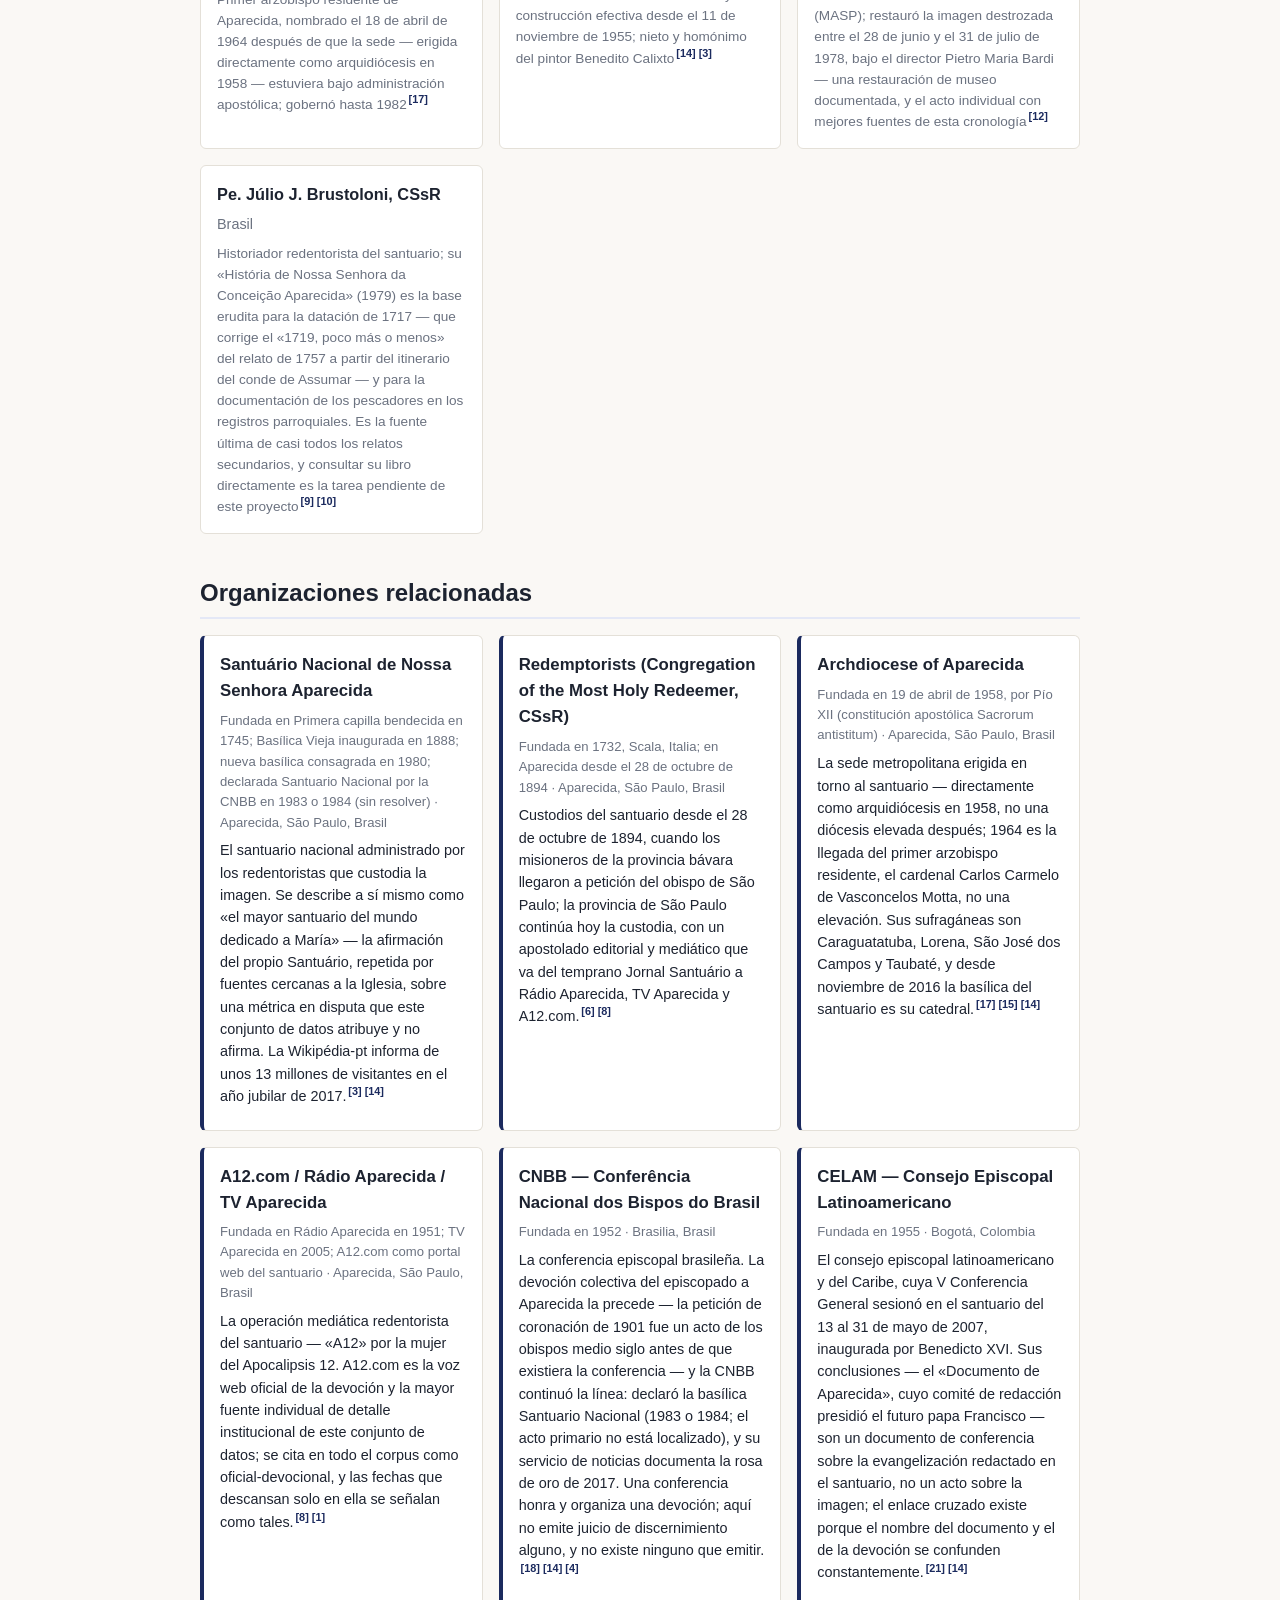
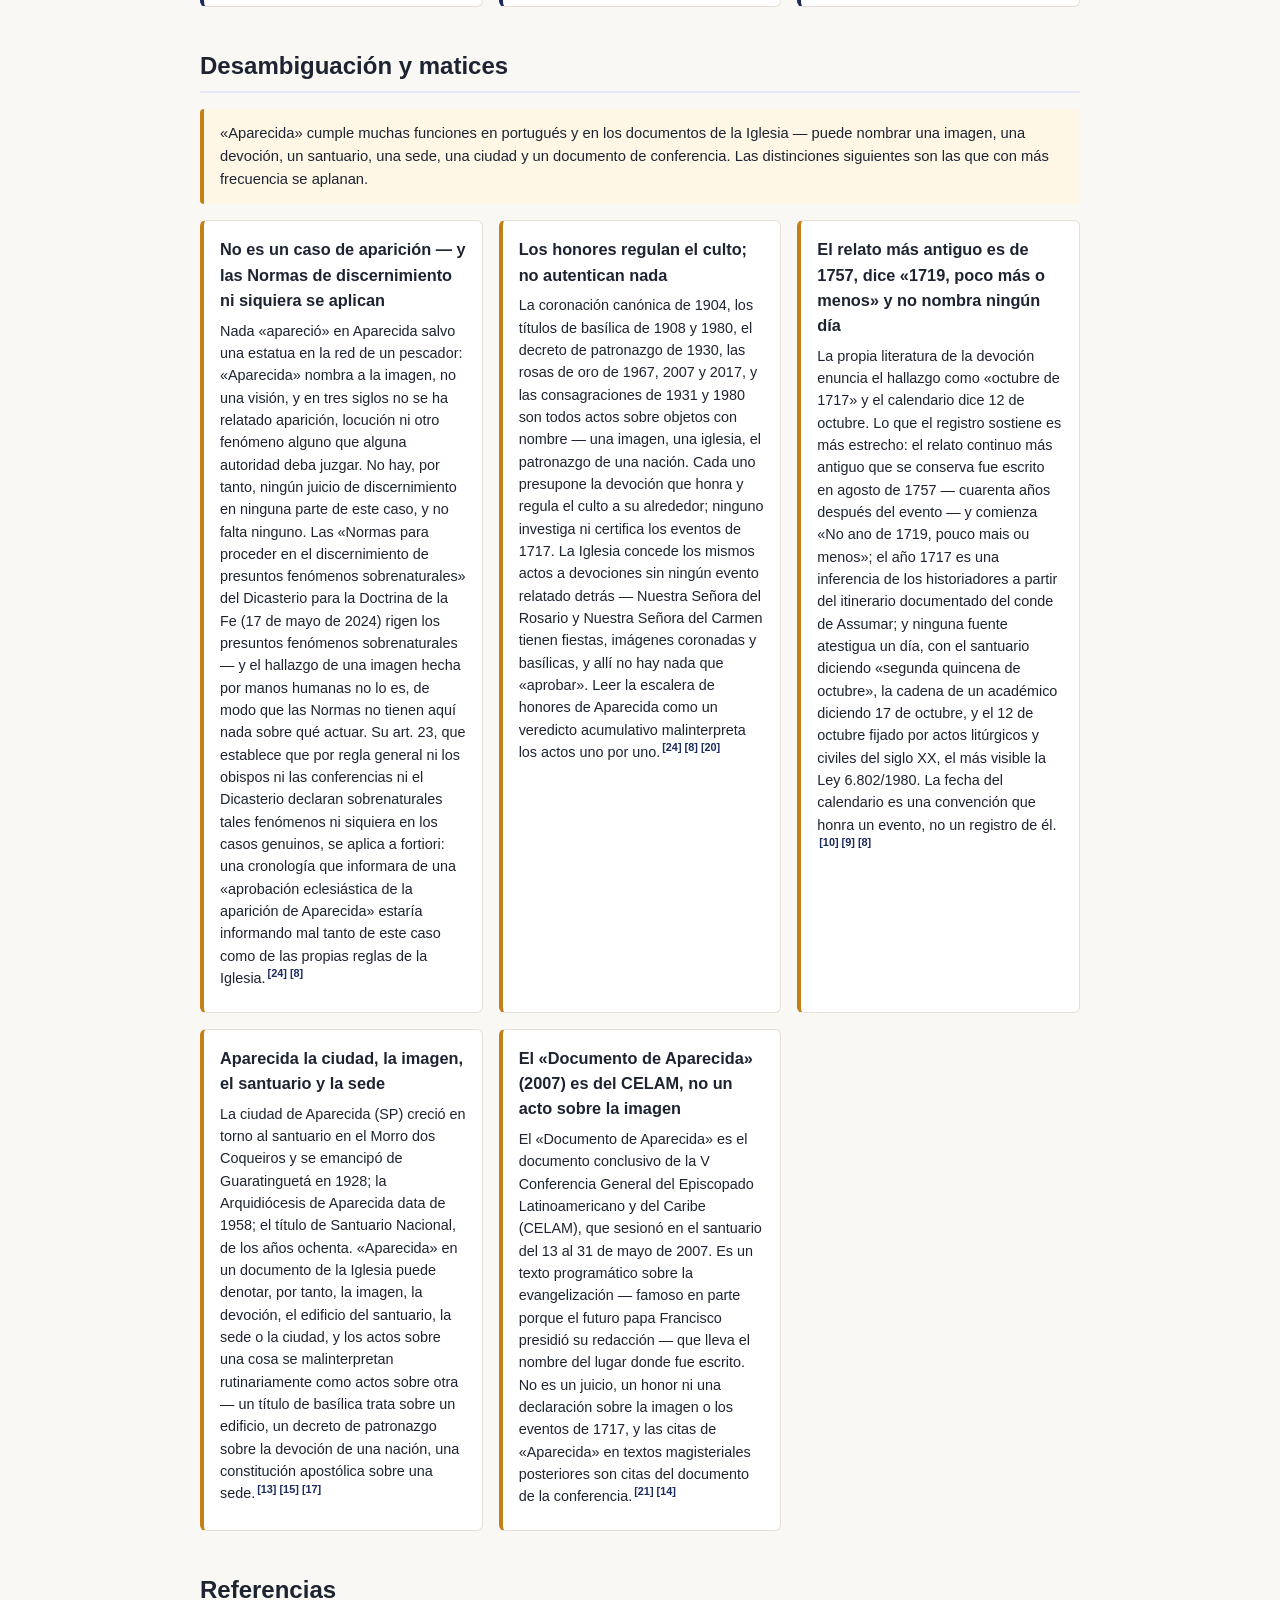
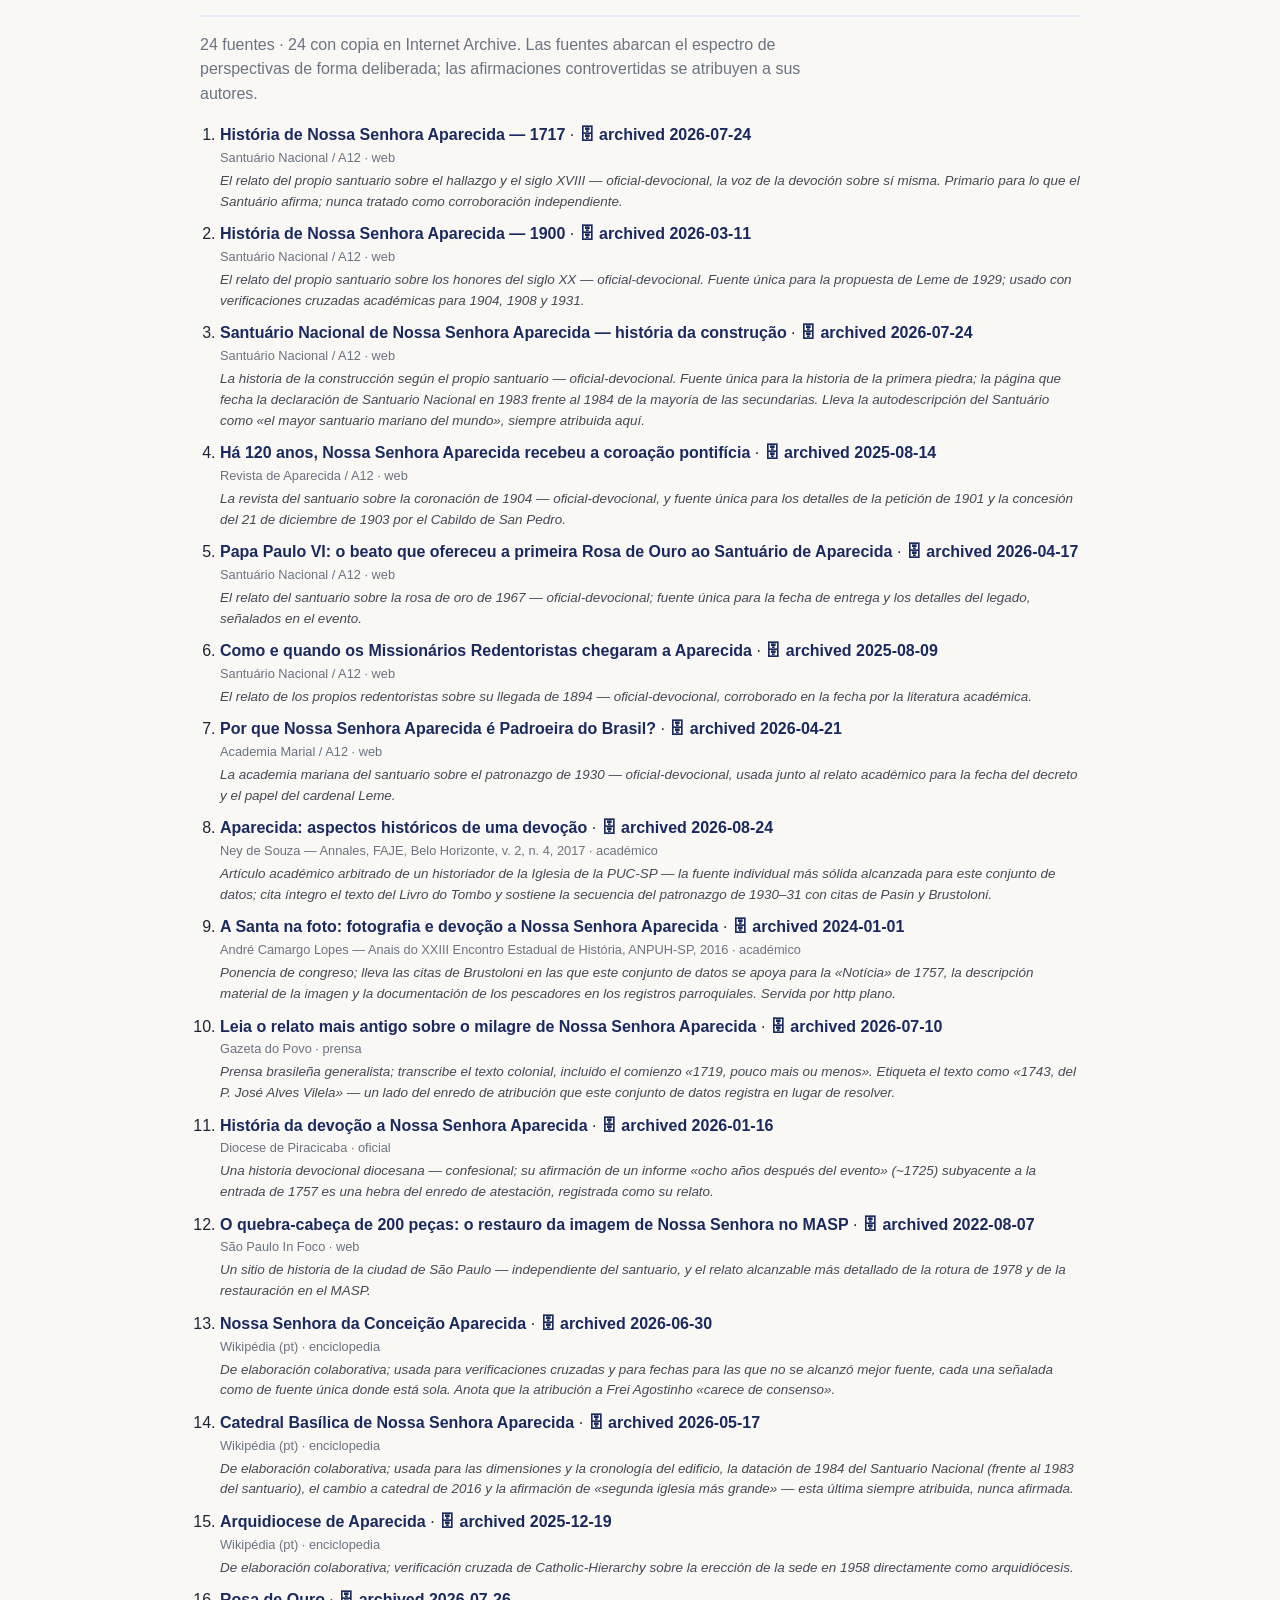
==== commit e1eeebc2: "Chronology as a time river (#3) Brings the site up to the core template (build.js, validate-data.js," ====
--- a/docs/es/index.html
+++ b/docs/es/index.html
@@ -14,6 +14,7 @@
     gtag('config', 'G-R9LV1QZHVE');
   </script>
   <link rel="stylesheet" href="../styles.css">
+  <script src="../river.js" defer></script>
   <link rel="canonical" href="https://cronologia.github.io/aparecida/es/">
   <link rel="alternate" hreflang="en" href="https://cronologia.github.io/aparecida/en/">
   <link rel="alternate" hreflang="es" href="https://cronologia.github.io/aparecida/es/">
@@ -93,228 +94,330 @@
       </dl>
     </section>
 
-    <section id="chronology">
+    <section id="chronology" class="river">
       <h2>Cronología</h2>
       <p class="section-intro">Acontecimientos clave en orden cronológico. Una marca <span class="flag">?</span> indica
       fechas aún no verificadas con una fuente primaria.</p>
-      <div class="table-scroll">
-      <table class="meetings">
-        <thead>
-          <tr><th>Año</th><th>Fecha</th><th>Lugar</th><th>Acontecimiento</th></tr>
-        </thead>
-        <tbody>
-        <tr class="decade-row" id="decade-1710"><th colspan="4">1710s</th></tr>
-        <tr>
-          <td class="year">1716</td>
-          <td>1716-12-22</td>
-          <td>Lisboa, Portugal</td>
-          <td><strong>El Conselho Ultramarino nombra gobernador a Dom Pedro de Almeida — el ancla para datar el hallazgo</strong> <span class="muted">— Una consulta del Conselho Ultramarino nombra a Dom Pedro de Almeida, después conde de Assumar, gobernador de la capitanía de São Paulo y Minas. Su viaje documentado para tomar posesión del cargo — pasando por Guaratinguetá en octubre de 1717 — es el punto fijo desde el cual los historiadores datan el hallazgo de la imagen, que el relato más antiguo conservado fecha solo como «1719, poco más o menos».</span><sup class="cite"><a href="#ref-8" title="Reference 8">[8]</a></sup></td>
-        </tr>
-        <tr>
-          <td class="year">1717</td>
-          <td>1717-10 <span class="flag" title="Fecha aún no verificada con una fuente primaria">?</span></td>
-          <td>Porto de Itaguaçu, Paraíba do Sul, Guaratinguetá, Brasil</td>
-          <td><strong>REFERIDO: tres pescadores sacan con la red una imagen sin cabeza, y luego su cabeza, en el Paraíba do Sul</strong> <span class="muted">— Según el relato que la Iglesia trata como oficial, el cabildo municipal de Guaratinguetá ordena pescado para el paso de Dom Pedro de Almeida, conde de Assumar, gobernador recién nombrado en ruta hacia Minas Gerais. Tres pescadores — Domingos Martins Garcia, João Alves y Filipe Pedroso — trabajan un tramo sin pesca del Paraíba do Sul hasta que la red de arrastre de João Alves saca el cuerpo de una imagen de Nuestra Señora de la Concepción, sin la cabeza; un lance posterior saca la cabeza, y sigue una pesca abundante. Registrado aquí como un evento REFERIDO: el hallazgo de una estatua hecha por manos humanas, no una aparición — nada en este caso exigió jamás un juicio de discernimiento, y ninguna autoridad eclesiástica lo ha emitido nunca.</span><sup class="cite"><a href="#ref-8" title="Reference 8">[8]</a> <a href="#ref-10" title="Reference 10">[10]</a> <a href="#ref-1" title="Reference 1">[1]</a></sup><span class="date-note">Ningún día está atestiguado en fuente alguna, y el año mismo es una inferencia. El relato más antiguo conservado (agosto de 1757) comienza «No ano de 1719, pouco mais ou menos» — «en el año de 1719, poco más o menos»; 1717 es la corrección de los historiadores, fijada por el P. Júlio Brustoloni CSsR (1979) a partir del paso documentado del conde de Assumar por Guaratinguetá en octubre de 1717. El Santuário dice «segunda quincena de octubre»; Souza, citando a Pasin, dice 17 de octubre; la fecha de la fiesta del 12 de octubre es una convención litúrgica y civil del siglo XX, no una atestación.</span></td>
-        </tr>
-        <tr class="decade-row" id="decade-1730"><th colspan="4">1730s</th></tr>
-        <tr>
-          <td class="year">1732</td>
-          <td>c. 1732 <span class="flag" title="Fecha aún no verificada con una fuente primaria">?</span></td>
-          <td>Porto de Itaguaçu, Guaratinguetá, Brasil</td>
-          <td><strong>La imagen pasa del hogar de los Pedroso a un oratorio familiar</strong> <span class="muted">— Durante sus primeros años la imagen permanece en la casa de Filipe Pedroso y su familia, donde los vecinos se reúnen a rezar ante ella; hacia 1732 se traslada a un pequeño oratorio familiar en el Porto de Itaguaçu, cuando la devoción desborda la casa. Las gracias referidas y la peregrinación creciente de este período son el relato propio de la tradición, puesto por escrito por primera vez en 1757.</span><sup class="cite"><a href="#ref-8" title="Reference 8">[8]</a> <a href="#ref-1" title="Reference 1">[1]</a></sup><span class="date-note">Aproximado; la cronología doméstica — la imagen con la familia de Filipe Pedroso desde alrededor de 1717 hasta alrededor de 1732, luego un oratorio familiar — descansa en la tradición tal como la resumen los relatos académicos y devocionales.</span></td>
-        </tr>
-        <tr class="decade-row" id="decade-1740"><th colspan="4">1740s</th></tr>
-        <tr>
-          <td class="year">1743</td>
-          <td>1743 <span class="flag" title="Fecha aún no verificada con una fuente primaria">?</span></td>
-          <td>Guaratinguetá, Brasil</td>
-          <td><strong>El vicario José Alves Vilela informa del culto a la autoridad episcopal (referido; atribución enredada)</strong> <span class="muted">— Se refiere que el vicario de Guaratinguetá, P. José Alves Vilela, informó a la autoridad episcopal de la devoción y de las gracias atribuidas a la imagen, en conexión con la autorización del culto y la construcción de una capilla propiamente dicha. El año, el contenido e incluso la autoría de los primeros informes escritos difieren en la literatura secundaria; el conjunto de datos registra el informe como parte del expediente de la capilla sin tratar como verificado ningún texto anterior a 1757.</span><sup class="cite"><a href="#ref-1" title="Reference 1">[1]</a> <a href="#ref-10" title="Reference 10">[10]</a> <a href="#ref-11" title="Reference 11">[11]</a></sup><span class="date-note">La atribución 1743-versus-1757 está genuinamente enredada en la literatura secundaria. Gazeta do Povo etiqueta esencialmente el mismo texto colonial como «1743, del P. José Alves Vilela»; los resúmenes populares hablan de dos registros tempranos (uno en el archivo de la curia de Aparecida, otro en el archivo jesuita de Roma); la Diócesis de Piracicaba invoca un informe «ocho años después del evento» (~1725). Este conjunto de datos registra agosto de 1757 como la atestación verificada más antigua y este informe de 1743 como referido pero sin fijar; consultar directamente a Brustoloni (1979) — la fuente última de todos — es la tarea pendiente.</span></td>
-        </tr>
-        <tr>
-          <td class="year">1745</td>
-          <td>1745-07-26</td>
-          <td>Morro dos Coqueiros, Aparecida, Brasil</td>
-          <td><strong>La primera capilla es bendecida en el Morro dos Coqueiros</strong> <span class="muted">— La capilla construida por el vicario José Alves Vilela en el Morro dos Coqueiros, en un terreno donado por Margarida Nunes Rangel, es bendecida y la imagen es trasladada a ella. Es la primera iglesia pública de la devoción; la ciudad de Aparecida crece después en torno al sitio.</span><sup class="cite"><a href="#ref-1" title="Reference 1">[1]</a> <a href="#ref-8" title="Reference 8">[8]</a> <a href="#ref-13" title="Reference 13">[13]</a></sup></td>
-        </tr>
-        <tr class="decade-row" id="decade-1750"><th colspan="4">1750s</th></tr>
-        <tr>
-          <td class="year">1757</td>
-          <td>1757-08</td>
-          <td>Guaratinguetá, Brasil</td>
-          <td><strong>El relato más antiguo conservado: la «Notícia» en el Livro do Tombo — cuarenta años después del evento</strong> <span class="muted">— El vicario P. João de Morais e Aguiar escribe la «Notícia da Aparição da Imagem da Senhora» en el Primeiro Livro do Tombo de la parroquia de Santo Antônio de Guaratinguetá (citada unas veces en el f. 77v y otras en los ff. 98–99) — el relato continuo más antiguo que se conserva del hallazgo, escrito unos cuarenta años después. Comienza «No ano de 1719, pouco mais ou menos», y es el primer documento conservado que nombra a los tres pescadores. Todo lo anterior es referido a través de relatos posteriores; todo lo posterior depende de este texto.</span><sup class="cite"><a href="#ref-9" title="Reference 9">[9]</a> <a href="#ref-8" title="Reference 8">[8]</a> <a href="#ref-10" title="Reference 10">[10]</a></sup></td>
-        </tr>
-        <tr class="decade-row" id="decade-1830"><th colspan="4">1830s</th></tr>
-        <tr>
-          <td class="year">1834</td>
-          <td>1834 <span class="flag" title="Fecha aún no verificada con una fuente primaria">?</span></td>
-          <td>Aparecida, Brasil</td>
-          <td><strong>Comienza la construcción de una iglesia mayor — la futura Basílica Velha</strong> <span class="muted">— Comienzan las obras de una iglesia mayor en el Morro dos Coqueiros para reemplazar la capilla de 1745, desbordada por la peregrinación. El edificio, inaugurado en 1888, es la iglesia titulada después basílica menor en 1908 y conocida hoy como la Basílica Velha.</span><sup class="cite"><a href="#ref-13" title="Reference 13">[13]</a></sup><span class="date-note">Fuente única (Wikipédia-pt); día no establecido.</span></td>
-        </tr>
-        <tr class="decade-row" id="decade-1860"><th colspan="4">1860s</th></tr>
-        <tr>
-          <td class="year">1868</td>
-          <td>1868 <span class="flag" title="Fecha aún no verificada con una fuente primaria">?</span></td>
-          <td>Aparecida, Brasil</td>
-          <td><strong>Primera visita de la princesa Isabel</strong> <span class="muted">— La princesa Isabel, heredera del trono brasileño, visita el santuario por primera vez; la tradición devocional asocia la visita con su promesa de una corona para la imagen. Su donación documentada llega con la segunda visita, en 1888.</span><sup class="cite"><a href="#ref-13" title="Reference 13">[13]</a> <a href="#ref-4" title="Reference 4">[4]</a></sup><span class="date-note">Año según la Wikipédia-pt y la retrospectiva de la coronación del Santuário; día no establecido en las fuentes alcanzadas, y los detalles de la visita descansan en relatos devocionales.</span></td>
-        </tr>
-        <tr class="decade-row" id="decade-1880"><th colspan="4">1880s</th></tr>
-        <tr>
-          <td class="year">1888</td>
-          <td>1888-11-06</td>
-          <td>Aparecida, Brasil</td>
-          <td><strong>La princesa Isabel dona la corona de oro y el manto azul</strong> <span class="muted">— En su segunda visita, la princesa Isabel dona una corona de oro y gemas y un manto azul para la imagen — la corona usada en la coronación canónica de 1904 y la iconografía llevada desde entonces. La donación llega meses después de la Lei Áurea y meses antes de la caída de la monarquía.</span><sup class="cite"><a href="#ref-13" title="Reference 13">[13]</a> <a href="#ref-4" title="Reference 4">[4]</a></sup></td>
-        </tr>
-        <tr>
-          <td class="year">1888</td>
-          <td>1888-12-08 <span class="flag" title="Fecha aún no verificada con una fuente primaria">?</span></td>
-          <td>Aparecida, Brasil</td>
-          <td><strong>La nueva iglesia — la Basílica Velha — es inaugurada solemnemente</strong> <span class="muted">— La iglesia mayor comenzada en 1834 es inaugurada solemnemente en la fiesta de la Inmaculada Concepción, según la Wikipédia-pt. Sirve como iglesia principal de la devoción hasta la nueva basílica del siglo XX.</span><sup class="cite"><a href="#ref-13" title="Reference 13">[13]</a></sup><span class="date-note">Fuente única (Wikipédia-pt).</span></td>
-        </tr>
-        <tr class="decade-row" id="decade-1890"><th colspan="4">1890s</th></tr>
-        <tr>
-          <td class="year">1894</td>
-          <td>1894-10-28</td>
-          <td>Aparecida, Brasil</td>
-          <td><strong>Los misioneros redentoristas se hacen cargo del santuario</strong> <span class="muted">— Los redentoristas de la provincia bávara, traídos a Brasil a petición del obispo de São Paulo y encabezados por el P. Gebardo Wiggermann, llegan a Aparecida y asumen la custodia del santuario. Su custodia — cuidado pastoral, publicaciones y, más tarde, una operación de radio, televisión y web — continúa hoy.</span><sup class="cite"><a href="#ref-6" title="Reference 6">[6]</a> <a href="#ref-8" title="Reference 8">[8]</a></sup></td>
-        </tr>
-        <tr class="decade-row" id="decade-1900"><th colspan="4">1900s</th></tr>
-        <tr>
-          <td class="year">1901</td>
-          <td>1901</td>
-          <td>Río de Janeiro, Brasil</td>
-          <td><strong>El episcopado brasileño solicita una coronación canónica</strong> <span class="muted">— El episcopado brasileño, en una petición que el relato del Santuário dice firmada por el arzobispo Joaquim Arcoverde de Río de Janeiro, solicita a la Santa Sede la coronación canónica de la imagen. Una coronación es un honor litúrgico para una imagen venerada; la petición es el inicio del expediente del honor, no de investigación alguna.</span><sup class="cite"><a href="#ref-4" title="Reference 4">[4]</a></sup><span class="date-note">Año según la retrospectiva de la coronación del Santuário; los detalles de la petición — incluida la firma del arzobispo Joaquim Arcoverde de Río de Janeiro — descansan únicamente en ese relato y se etiquetan como oficial-devocional.</span></td>
-        </tr>
-        <tr>
-          <td class="year">1903</td>
-          <td>1903-12-21 <span class="flag" title="Fecha aún no verificada con una fuente primaria">?</span></td>
-          <td>Roma</td>
-          <td><strong>Se concede la coronación (según el relato del Santuário, por el Cabildo de San Pedro)</strong> <span class="muted">— Bajo Pío X se concede la coronación canónica de la imagen — según el relato del Santuário, por decreto del Cabildo de la Basílica de San Pedro fechado el 21 de diciembre de 1903, recibido en Aparecida el 4 de febrero de 1904. El acto autoriza un honor para una imagen; no emite dictamen alguno sobre el hallazgo.</span><sup class="cite"><a href="#ref-4" title="Reference 4">[4]</a></sup><span class="date-note">Fuente única (A12). Que la concesión proviniera del Cabildo de la Basílica de San Pedro — el órgano históricamente competente para las coronaciones canónicas — y no de un decreto papal propiamente dicho es típico de la época, pero descansa aquí únicamente en el relato del Santuário; algunos relatos dicen que «Pío X firmó el decreto». Se dice que la concesión llegó a Aparecida el 4 de febrero de 1904.</span></td>
-        </tr>
-        <tr>
-          <td class="year">1904</td>
-          <td>1904-09-08</td>
-          <td>Aparecida, Brasil</td>
-          <td><strong>Coronación canónica de la imagen</strong> <span class="muted">— Dom José de Camargo Barros, obispo de São Paulo, corona la imagen con la corona de 1888 de la princesa Isabel, ante una multitud que los relatos cifran en unos 15.000 fieles y de doce a catorce obispos (los recuentos varían). Fuentes secundarias devocionales afirman la presencia del presidente Rodrigues Alves, que el relato principal del Santuário no menciona, y los relatos difieren sobre quién presidió (el nuncio) y quién coronó (Camargo Barros); el conjunto de datos registra las diferencias. Una coronación canónica honra una imagen venerada — presupone la devoción y no juzga nada.</span><sup class="cite"><a href="#ref-4" title="Reference 4">[4]</a> <a href="#ref-2" title="Reference 2">[2]</a></sup></td>
-        </tr>
-        <tr>
-          <td class="year">1908</td>
-          <td>1908-04-29</td>
-          <td>Aparecida, Brasil</td>
-          <td><strong>Pío X concede a la iglesia antigua el título de basílica menor — la primera de Brasil</strong> <span class="muted">— La iglesia de Aparecida recibe el título de Basílica Menor, la primera de Brasil, con la proclamación solemne in situ el 5 de septiembre de 1909. Un título de basílica es un honor para un edificio y su culto; como cada acto de esta cronología, trata sobre un objeto — aquí, una iglesia — y no sobre un evento.</span><sup class="cite"><a href="#ref-2" title="Reference 2">[2]</a> <a href="#ref-13" title="Reference 13">[13]</a></sup></td>
-        </tr>
-        <tr class="decade-row" id="decade-1930"><th colspan="4">1930s</th></tr>
-        <tr>
-          <td class="year">1930</td>
-          <td>1930-07-16</td>
-          <td>Roma</td>
-          <td><strong>Pío XI declara a Nuestra Señora Aparecida patrona principal de Brasil</strong> <span class="muted">— Por decreto papal del 16 de julio de 1930, a petición del cardenal Sebastião Leme — quien había propuesto el título en el Congreso Mariano de septiembre de 1929, según el relato del Santuário —, Pío XI declara a Nossa Senhora da Conceição Aparecida patrona principal de Brasil, con todos los privilegios litúrgicos. Un decreto de patronazgo regula la devoción de una nación; presupone el culto y no emite dictamen alguno sobre 1717.</span><sup class="cite"><a href="#ref-8" title="Reference 8">[8]</a> <a href="#ref-7" title="Reference 7">[7]</a> <a href="#ref-2" title="Reference 2">[2]</a></sup><span class="date-note">La fecha y el contenido son consistentes en las fuentes académicas y oficiales, pero el decreto mismo se conserva fuera de línea en el archivo de la curia de Aparecida («papéis avulsos», según Pasin citado por Souza) y no se ha localizado en línea ningún texto primario; debería poder verificarse en Acta Apostolicae Sedis 22 (1930) — una tarea de biblioteca aún pendiente.</span></td>
-        </tr>
-        <tr>
-          <td class="year">1931</td>
-          <td>1931-05-31</td>
-          <td>Río de Janeiro, Brasil</td>
-          <td><strong>Brasil es consagrado solemnemente a su patrona en Río de Janeiro</strong> <span class="muted">— La imagen es llevada a Río de Janeiro en tren especial para la proclamación solemne del patronazgo; el cardenal Leme preside ante una multitud cifrada en alrededor de un millón de fieles, «diante do governo e seus ministros» — ante el gobierno y sus ministros —, según Souza. La ceremonia es el punto culminante cívico-religioso del patronazgo y, como el decreto que celebra, un acto sobre una devoción.</span><sup class="cite"><a href="#ref-2" title="Reference 2">[2]</a> <a href="#ref-8" title="Reference 8">[8]</a></sup></td>
-        </tr>
-        <tr class="decade-row" id="decade-1940"><th colspan="4">1940s</th></tr>
-        <tr>
-          <td class="year">1946</td>
-          <td>1946-09-10</td>
-          <td>Aparecida, Brasil</td>
-          <td><strong>Primera piedra de la nueva basílica</strong> <span class="muted">— Se coloca la primera piedra de una nueva basílica muchísimo mayor. La propia historia del Santuário registra que la piedra fue robada esa misma noche y colocada de nuevo en agosto de 1954 — una anécdota que descansa únicamente en el relato del santuario.</span><sup class="cite"><a href="#ref-3" title="Reference 3">[3]</a></sup></td>
-        </tr>
-        <tr class="decade-row" id="decade-1950"><th colspan="4">1950s</th></tr>
-        <tr>
-          <td class="year">1955</td>
-          <td>1955-11-11</td>
-          <td>Aparecida, Brasil</td>
-          <td><strong>Comienza la construcción efectiva de la nueva basílica</strong> <span class="muted">— La construcción de la nueva basílica comienza en serio según el diseño de Benedito Calixto de Jesus Neto: una cruz griega de 188 × 183 m, una cúpula de 70 m, una torre de 109 m, unos 23.000 m² de interior y capacidad para 30.000 personas. El edificio tomará décadas; los peregrinos comienzan a usar la nave inacabada en 1959.</span><sup class="cite"><a href="#ref-3" title="Reference 3">[3]</a> <a href="#ref-14" title="Reference 14">[14]</a></sup></td>
-        </tr>
-        <tr>
-          <td class="year">1958</td>
-          <td>1958-04-19</td>
-          <td>Aparecida, Brasil</td>
-          <td><strong>Pío XII erige la Arquidiócesis de Aparecida — directamente como arquidiócesis</strong> <span class="muted">— Por la constitución apostólica Sacrorum antistitum, Pío XII erige la Arquidiócesis de Aparecida — directamente como arquidiócesis metropolitana, no como una diócesis elevada después. La sede es gobernada por administradores apostólicos hasta 1964. La erección de una sede en torno a un santuario es un acto de organización eclesiástica; honra el peso de la devoción y no juzga nada sobre su origen.</span><sup class="cite"><a href="#ref-17" title="Reference 17">[17]</a> <a href="#ref-15" title="Reference 15">[15]</a></sup></td>
-        </tr>
-        <tr class="decade-row" id="decade-1960"><th colspan="4">1960s</th></tr>
-        <tr>
-          <td class="year">1964</td>
-          <td>1964-04-18</td>
-          <td>Aparecida, Brasil</td>
-          <td><strong>Primer arzobispo residente: el cardenal Carlos Carmelo de Vasconcelos Motta</strong> <span class="muted">— El cardenal Carlos Carmelo de Vasconcelos Motta es nombrado primer arzobispo residente de Aparecida, poniendo fin a la administración apostólica que regía desde la erección de la sede en 1958. Algunos relatos leen erróneamente 1964 como la elevación de la sede a arquidiócesis; es el nombramiento del primer arzobispo — la sede era arquidiócesis desde 1958.</span><sup class="cite"><a href="#ref-17" title="Reference 17">[17]</a></sup></td>
-        </tr>
-        <tr>
-          <td class="year">1967</td>
-          <td>1967-08-15 <span class="flag" title="Fecha aún no verificada con una fuente primaria">?</span></td>
-          <td>Aparecida, Brasil</td>
-          <td><strong>Rosa de oro n.º 1 — Pablo VI, por el jubileo de los 250 años del hallazgo</strong> <span class="muted">— Pablo VI concede al santuario su primera rosa de oro por el 250.º aniversario del hallazgo, entregada — según el relato del Santuário — el 15 de agosto de 1967. La rosa de oro es un honor papal otorgado a santuarios, imágenes y personas; decora una devoción y no certifica nada sobre su origen.</span><sup class="cite"><a href="#ref-5" title="Reference 5">[5]</a> <a href="#ref-18" title="Reference 18">[18]</a> <a href="#ref-16" title="Reference 16">[16]</a></sup><span class="date-note">La concesión de la rosa por el jubileo de los 250 años está corroborada (CNBB, Wikipédia-pt); la fecha de entrega del 15 de agosto de 1967 y la identificación del legado descansan únicamente en el relato del Santuário y quedan señaladas.</span></td>
-        </tr>
-        <tr class="decade-row" id="decade-1970"><th colspan="4">1970s</th></tr>
-        <tr>
-          <td class="year">1978</td>
-          <td>1978-05-16</td>
-          <td>Aparecida, Brasil</td>
-          <td><strong>La imagen es arrebatada y hecha añicos</strong> <span class="muted">— Durante las devociones vespertinas, Rogério Marcos de Oliveira, de 19 años, arrebata la imagen de su nicho; en el forcejeo cae y se hace añicos en unos 200 fragmentos, de ellos unos 165 del cuerpo. Las caracterizaciones del autor — «iconoclasta protestante», los relatos de sus motivos y de su suerte posterior — varían según las fuentes y son de ellas, no de este conjunto de datos.</span><sup class="cite"><a href="#ref-12" title="Reference 12">[12]</a> <a href="#ref-13" title="Reference 13">[13]</a></sup></td>
-        </tr>
-        <tr>
-          <td class="year">1978</td>
-          <td>1978-07-31</td>
-          <td>São Paulo, Brasil</td>
-          <td><strong>Se completa la restauración en el MASP</strong> <span class="muted">— Maria Helena Chartuni, jefa del departamento de restauración del Museu de Arte de São Paulo, completa el rearmado y la restauración de la imagen destrozada — un rompecabezas de unos 200 fragmentos — comenzados el 28 de junio bajo el director Pietro Maria Bardi. La imagen regresa a Aparecida en un vehículo descubierto del cuerpo de bomberos, entre multitudes a lo largo de la ruta.</span><sup class="cite"><a href="#ref-12" title="Reference 12">[12]</a></sup><span class="date-note">Las fechas de la restauración (28 de junio – 31 de julio de 1978) están bien documentadas; la fecha del regreso de la imagen a Aparecida aparece como «mediados de agosto» y como 19 de agosto en distintos relatos y se deja sin fijar.</span></td>
-        </tr>
-        <tr class="decade-row" id="decade-1980"><th colspan="4">1980s</th></tr>
-        <tr>
-          <td class="year">1980</td>
-          <td>1980-06-30</td>
-          <td>Brasilia, Brasil</td>
-          <td><strong>La Ley 6.802/1980 convierte el 12 de octubre en feriado nacional en honor de la patrona</strong> <span class="muted">— El Congreso de Brasil promulga la Ley 6.802 del 30 de junio de 1980, que declara el 12 de octubre feriado nacional en honor de Nuestra Señora Aparecida, patrona de Brasil. El feriado es el acto civil que fijó el 12 de octubre en el calendario nacional — una fecha que ninguna fuente colonial atestigua para el hallazgo mismo.</span><sup class="cite"><a href="#ref-8" title="Reference 8">[8]</a></sup></td>
-        </tr>
-        <tr>
-          <td class="year">1980</td>
-          <td>1980-07-04</td>
-          <td>Aparecida, Brasil</td>
-          <td><strong>Juan Pablo II consagra la nueva basílica</strong> <span class="muted">— En la primera visita papal al santuario, Juan Pablo II consagra la nueva basílica — «Vengo, pues, a consagrar esta Basílica», dice su homilía — y el edificio recibe el título de basílica menor. La homilía vuelve a contar el hallazgo de 1717 y recuerda la rotura y la restauración de 1978. Una consagración dedica un edificio al culto; el relato del papa sobre la tradición es un acto devocional, no un dictamen histórico.</span><sup class="cite"><a href="#ref-20" title="Reference 20">[20]</a> <a href="#ref-14" title="Reference 14">[14]</a></sup></td>
-        </tr>
-        <tr>
-          <td class="year">1984</td>
-          <td>1983 or 1984 <span class="flag" title="Fecha aún no verificada con una fuente primaria">?</span></td>
-          <td>Aparecida, Brasil</td>
-          <td><strong>La CNBB declara la basílica Santuario Nacional (1983/1984 — acto y fecha sin fijar)</strong> <span class="muted">— La Conferencia Nacional de los Obispos de Brasil declara la nueva basílica Santuario Nacional de Nossa Senhora Aparecida. La declaración está bien atestiguada en relatos secundarios, pero el acto primario no ha sido localizado, y el año mismo está en disputa entre la página del propio santuario (1983) y la mayoría de los demás relatos (1984).</span><sup class="cite"><a href="#ref-14" title="Reference 14">[14]</a> <a href="#ref-3" title="Reference 3">[3]</a></sup><span class="date-note">La Wikipédia-pt y la mayoría de las fuentes secundarias fechan la declaración de la CNBB en 1984; la propia página del Santuário sobre la historia de la construcción dice 1983; no se ha localizado en línea ningún acto primario de la CNBB. Ambas fechas candidatas quedan registradas y la discrepancia se deja sin resolver.</span></td>
-        </tr>
-        <tr class="decade-row" id="decade-2000"><th colspan="4">2000s</th></tr>
-        <tr>
-          <td class="year">2007</td>
-          <td>2007-05-13</td>
-          <td>Aparecida, Brasil</td>
-          <td><strong>Benedicto XVI en Aparecida: rosa de oro n.º 2 y apertura de la V Conferencia General del CELAM</strong> <span class="muted">— Benedicto XVI visita el santuario, presenta su segunda rosa de oro (12 de mayo, según la Wikipédia-pt) y el 13 de mayo celebra la misa que inaugura la V Conferencia General del Episcopado Latinoamericano y del Caribe (CELAM), que sesiona en el santuario hasta el 31 de mayo y produce el «Documento de Aparecida». El documento son las conclusiones de la conferencia sobre la evangelización, redactadas en el santuario — no un acto sobre la imagen.</span><sup class="cite"><a href="#ref-21" title="Reference 21">[21]</a> <a href="#ref-16" title="Reference 16">[16]</a> <a href="#ref-14" title="Reference 14">[14]</a></sup><span class="date-note">La misa y la inauguración de la conferencia del CELAM el 13 de mayo constan en el propio registro de vatican.va; la presentación de la rosa de oro el 12 de mayo descansa en la Wikipédia-pt.</span></td>
-        </tr>
-        <tr class="decade-row" id="decade-2010"><th colspan="4">2010s</th></tr>
-        <tr>
-          <td class="year">2013</td>
-          <td>2013-07-24</td>
-          <td>Aparecida, Brasil</td>
-          <td><strong>Francisco celebra misa en el santuario durante la Jornada Mundial de la Juventud de Río</strong> <span class="muted">— En su primer viaje internacional, Francisco llega a Aparecida durante la Jornada Mundial de la Juventud de Río, celebra misa en la basílica, recuerda a los pescadores de la tradición y la conferencia de 2007 en la que había dirigido el comité de redacción, y confía su pontificado a Nuestra Señora Aparecida.</span><sup class="cite"><a href="#ref-22" title="Reference 22">[22]</a></sup></td>
-        </tr>
-        <tr>
-          <td class="year">2016</td>
-          <td>2016-11 <span class="flag" title="Fecha aún no verificada con una fuente primaria">?</span></td>
-          <td>Aparecida, Brasil</td>
-          <td><strong>La nueva basílica se convierte en la catedral de la arquidiócesis</strong> <span class="muted">— La basílica del santuario nacional es convertida en catedral de la Arquidiócesis de Aparecida, uniendo la sede metropolitana y el santuario nacional en una sola iglesia.</span><sup class="cite"><a href="#ref-14" title="Reference 14">[14]</a></sup><span class="date-note">Mes según la Wikipédia-pt; fuente única, día no establecido.</span></td>
-        </tr>
-        <tr>
-          <td class="year">2017</td>
-          <td>2017-10-09</td>
-          <td>Aparecida, Brasil</td>
-          <td><strong>Rosa de oro n.º 3 — enviada por Francisco por el tercer centenario</strong> <span class="muted">— Una rosa de oro enviada por Francisco por el tercer centenario del hallazgo es entregada por el cardenal legado Giovanni Battista Re al arzobispo Orlando Brandes. Es la tercera del santuario — 1967, 2007, 2017 — y fue excepcional en su año, pues Fátima había recibido la rosa de 2017 el 13 de mayo; como las demás, honra un santuario y no juzga nada.</span><sup class="cite"><a href="#ref-18" title="Reference 18">[18]</a> <a href="#ref-19" title="Reference 19">[19]</a></sup></td>
-        </tr>
-        <tr>
-          <td class="year">2017</td>
-          <td>2017-10-12</td>
-          <td>Aparecida, Brasil</td>
-          <td><strong>El tercer centenario: el videomensaje de Francisco a Brasil</strong> <span class="muted">— En la fiesta convencional, el tercer centenario del hallazgo se celebra en el Santuario Nacional, con el cardenal Giovanni Battista Re presidiendo como delegado pontificio y un videomensaje de Francisco al pueblo brasileño — «confiando-lhe o meu pontificado», confiándole una vez más su pontificado a la patrona. La Wikipédia-pt cifra los visitantes del año jubilar en unos 13 millones.</span><sup class="cite"><a href="#ref-23" title="Reference 23">[23]</a> <a href="#ref-14" title="Reference 14">[14]</a></sup></td>
-        </tr>
-        </tbody>
-      </table>
-      </div>
+      <div class="rv-bar">
+        <div class="rv-controls" role="group" aria-label="Filtrar la cronología" hidden>
+          <label class="rv-chip rv-firm"><input type="checkbox" data-firm><span class="rv-sw"></span>Solo fechas firmes</label>
+          <label class="rv-find">Buscar <input type="search" autocomplete="off"></label>
+          <p class="rv-status" aria-live="polite" data-all="los {n} acontecimientos" data-some="{n} de {total} acontecimientos mostrados" data-reading="Leyendo"></p>
+        </div>
+        <svg class="rv-ribbon" viewBox="-4 0 1008 29" preserveAspectRatio="xMinYMid meet" role="img" aria-label="Vista general de los 32 acontecimientos; los grandes vacíos del registro se dibujan como cortes">
+          <rect class="rv-row" x="0" y="2" width="1000" height="9"/><rect class="rv-brk" x="244" y="2" width="4" height="9"><title>7 décadas sin acontecimientos registrados (1760–1829)</title></rect><rect class="rv-brk" x="307.6" y="2" width="4" height="9"><title>2 décadas sin acontecimientos registrados (1840–1859)</title></rect><rect class="rv-brk" x="561.6" y="2" width="4" height="9"><title>2 décadas sin acontecimientos registrados (1910–1929)</title></rect>
+          <line class="rv-tick rv-l0" data-i="0" x1="30.9" x2="30.9" y1="3.5" y2="9.5"/><line class="rv-tick rv-l0 rv-u" data-i="1" x1="35.7" x2="35.7" y1="3.5" y2="9.5"/><line class="rv-tick rv-l0 rv-u" data-i="2" x1="107.1" x2="107.1" y1="3.5" y2="9.5"/><line class="rv-tick rv-l0 rv-u" data-i="3" x1="159.5" x2="159.5" y1="3.5" y2="9.5"/><line class="rv-tick rv-l0" data-i="4" x1="169" x2="169" y1="3.5" y2="9.5"/><line class="rv-tick rv-l0" data-i="5" x1="226.1" x2="226.1" y1="3.5" y2="9.5"/><line class="rv-tick rv-l0 rv-u" data-i="6" x1="275.4" x2="275.4" y1="3.5" y2="9.5"/><line class="rv-tick rv-l0 rv-u" data-i="7" x1="358.1" x2="358.1" y1="3.5" y2="9.5"/><line class="rv-tick rv-l0" data-i="8" x1="453.3" x2="453.3" y1="3.5" y2="9.5"/><line class="rv-tick rv-l0 rv-u" data-i="9" x1="453.3" x2="453.3" y1="3.5" y2="9.5"/><line class="rv-tick rv-l0" data-i="10" x1="481.8" x2="481.8" y1="3.5" y2="9.5"/><line class="rv-tick rv-l0" data-i="11" x1="515.1" x2="515.1" y1="3.5" y2="9.5"/><line class="rv-tick rv-l0 rv-u" data-i="12" x1="524.7" x2="524.7" y1="3.5" y2="9.5"/><line class="rv-tick rv-l0" data-i="13" x1="529.4" x2="529.4" y1="3.5" y2="9.5"/><line class="rv-tick rv-l0" data-i="14" x1="548.5" x2="548.5" y1="3.5" y2="9.5"/><line class="rv-tick rv-l0" data-i="15" x1="574" x2="574" y1="3.5" y2="9.5"/><line class="rv-tick rv-l0" data-i="16" x1="578.7" x2="578.7" y1="3.5" y2="9.5"/><line class="rv-tick rv-l0" data-i="17" x1="650.1" x2="650.1" y1="3.5" y2="9.5"/><line class="rv-tick rv-l0" data-i="18" x1="693" x2="693" y1="3.5" y2="9.5"/><line class="rv-tick rv-l0" data-i="19" x1="707.3" x2="707.3" y1="3.5" y2="9.5"/><line class="rv-tick rv-l0" data-i="20" x1="735.8" x2="735.8" y1="3.5" y2="9.5"/><line class="rv-tick rv-l0 rv-u" data-i="21" x1="750.1" x2="750.1" y1="3.5" y2="9.5"/><line class="rv-tick rv-l0" data-i="22" x1="802.5" x2="802.5" y1="3.5" y2="9.5"/><line class="rv-tick rv-l0" data-i="23" x1="802.5" x2="802.5" y1="3.5" y2="9.5"/><line class="rv-tick rv-l0" data-i="24" x1="812" x2="812" y1="3.5" y2="9.5"/><line class="rv-tick rv-l0" data-i="25" x1="812" x2="812" y1="3.5" y2="9.5"/><line class="rv-tick rv-l0 rv-u" data-i="26" x1="831" x2="831" y1="3.5" y2="9.5"/><line class="rv-tick rv-l0" data-i="27" x1="940.5" x2="940.5" y1="3.5" y2="9.5"/><line class="rv-tick rv-l0" data-i="28" x1="969.1" x2="969.1" y1="3.5" y2="9.5"/><line class="rv-tick rv-l0 rv-u" data-i="29" x1="983.3" x2="983.3" y1="3.5" y2="9.5"/><line class="rv-tick rv-l0" data-i="30" x1="988.1" x2="988.1" y1="3.5" y2="9.5"/><line class="rv-tick rv-l0" data-i="31" x1="988.1" x2="988.1" y1="3.5" y2="9.5"/>
+          <text class="rv-axis" x="0" y="26" text-anchor="start">1716</text><text class="rv-axis" x="238" y="26" text-anchor="end">1757</text><text class="rv-axis" x="254" y="26" text-anchor="start">1834</text><text class="rv-axis" x="317.6" y="26" text-anchor="start">1868</text><text class="rv-axis" x="555.6" y="26" text-anchor="end">1908</text><text class="rv-axis" x="571.6" y="26" text-anchor="start">1930</text><text class="rv-axis" x="1000" y="26" text-anchor="end">2017</text><rect class="rv-win" x="0" y="0" width="0" height="13"/>
+        </svg>
+      </div>
+      <ol class="rv-list" style="--lanes:1">
+        <li class="rv-e" id="decade-1710" data-i="0" data-lanes="" data-decade="1710s">
+          <div class="rv-year">1716<small>1716-12-22</small></div>
+          <div class="rv-node" aria-hidden="true"><i class="rv-l0" style="--k:0"></i></div>
+          <div class="rv-card">
+            <p class="rv-kick"><span>Lisboa, Portugal</span></p>
+            <h3>El Conselho Ultramarino nombra gobernador a Dom Pedro de Almeida — el ancla para datar el hallazgo</h3>
+            <p class="rv-text">Una consulta del Conselho Ultramarino nombra a Dom Pedro de Almeida, después conde de Assumar, gobernador de la capitanía de São Paulo y Minas. Su viaje documentado para tomar posesión del cargo — pasando por Guaratinguetá en octubre de 1717 — es el punto fijo desde el cual los historiadores datan el hallazgo de la imagen, que el relato más antiguo conservado fecha solo como «1719, poco más o menos».<sup class="cite"><a href="#ref-8" title="Reference 8">[8]</a></sup></p>
+          </div>
+        </li>
+        <li class="rv-e rv-u" data-i="1" data-lanes="" data-decade="1710s">
+          <div class="rv-year">1717<small>1717-10</small> <span class="flag" title="Fecha aún no verificada con una fuente primaria">?</span></div>
+          <div class="rv-node" aria-hidden="true"><i class="rv-l0" style="--k:0"></i></div>
+          <div class="rv-card">
+            <p class="rv-kick"><span>Porto de Itaguaçu, Paraíba do Sul, Guaratinguetá, Brasil</span></p>
+            <h3>REFERIDO: tres pescadores sacan con la red una imagen sin cabeza, y luego su cabeza, en el Paraíba do Sul</h3>
+            <p class="rv-text">Según el relato que la Iglesia trata como oficial, el cabildo municipal de Guaratinguetá ordena pescado para el paso de Dom Pedro de Almeida, conde de Assumar, gobernador recién nombrado en ruta hacia Minas Gerais. Tres pescadores — Domingos Martins Garcia, João Alves y Filipe Pedroso — trabajan un tramo sin pesca del Paraíba do Sul hasta que la red de arrastre de João Alves saca el cuerpo de una imagen de Nuestra Señora de la Concepción, sin la cabeza; un lance posterior saca la cabeza, y sigue una pesca abundante. Registrado aquí como un evento REFERIDO: el hallazgo de una estatua hecha por manos humanas, no una aparición — nada en este caso exigió jamás un juicio de discernimiento, y ninguna autoridad eclesiástica lo ha emitido nunca.<sup class="cite"><a href="#ref-8" title="Reference 8">[8]</a> <a href="#ref-10" title="Reference 10">[10]</a> <a href="#ref-1" title="Reference 1">[1]</a></sup></p>
+            <p class="date-note">Ningún día está atestiguado en fuente alguna, y el año mismo es una inferencia. El relato más antiguo conservado (agosto de 1757) comienza «No ano de 1719, pouco mais ou menos» — «en el año de 1719, poco más o menos»; 1717 es la corrección de los historiadores, fijada por el P. Júlio Brustoloni CSsR (1979) a partir del paso documentado del conde de Assumar por Guaratinguetá en octubre de 1717. El Santuário dice «segunda quincena de octubre»; Souza, citando a Pasin, dice 17 de octubre; la fecha de la fiesta del 12 de octubre es una convención litúrgica y civil del siglo XX, no una atestación.</p>
+          </div>
+        </li>
+        <li class="rv-e rv-u" id="decade-1730" data-i="2" data-lanes="" data-decade="1730s">
+          <div class="rv-year">1732<small>c. 1732</small> <span class="flag" title="Fecha aún no verificada con una fuente primaria">?</span></div>
+          <div class="rv-node" aria-hidden="true"><i class="rv-l0" style="--k:0"></i></div>
+          <div class="rv-card">
+            <p class="rv-kick"><span>Porto de Itaguaçu, Guaratinguetá, Brasil</span></p>
+            <h3>La imagen pasa del hogar de los Pedroso a un oratorio familiar</h3>
+            <p class="rv-text">Durante sus primeros años la imagen permanece en la casa de Filipe Pedroso y su familia, donde los vecinos se reúnen a rezar ante ella; hacia 1732 se traslada a un pequeño oratorio familiar en el Porto de Itaguaçu, cuando la devoción desborda la casa. Las gracias referidas y la peregrinación creciente de este período son el relato propio de la tradición, puesto por escrito por primera vez en 1757.<sup class="cite"><a href="#ref-8" title="Reference 8">[8]</a> <a href="#ref-1" title="Reference 1">[1]</a></sup></p>
+            <p class="date-note">Aproximado; la cronología doméstica — la imagen con la familia de Filipe Pedroso desde alrededor de 1717 hasta alrededor de 1732, luego un oratorio familiar — descansa en la tradición tal como la resumen los relatos académicos y devocionales.</p>
+          </div>
+        </li>
+        <li class="rv-e rv-u" id="decade-1740" data-i="3" data-lanes="" data-decade="1740s">
+          <div class="rv-year">1743<small>1743</small> <span class="flag" title="Fecha aún no verificada con una fuente primaria">?</span></div>
+          <div class="rv-node" aria-hidden="true"><i class="rv-l0" style="--k:0"></i></div>
+          <div class="rv-card">
+            <p class="rv-kick"><span>Guaratinguetá, Brasil</span></p>
+            <h3>El vicario José Alves Vilela informa del culto a la autoridad episcopal (referido; atribución enredada)</h3>
+            <p class="rv-text">Se refiere que el vicario de Guaratinguetá, P. José Alves Vilela, informó a la autoridad episcopal de la devoción y de las gracias atribuidas a la imagen, en conexión con la autorización del culto y la construcción de una capilla propiamente dicha. El año, el contenido e incluso la autoría de los primeros informes escritos difieren en la literatura secundaria; el conjunto de datos registra el informe como parte del expediente de la capilla sin tratar como verificado ningún texto anterior a 1757.<sup class="cite"><a href="#ref-1" title="Reference 1">[1]</a> <a href="#ref-10" title="Reference 10">[10]</a> <a href="#ref-11" title="Reference 11">[11]</a></sup></p>
+            <p class="date-note">La atribución 1743-versus-1757 está genuinamente enredada en la literatura secundaria. Gazeta do Povo etiqueta esencialmente el mismo texto colonial como «1743, del P. José Alves Vilela»; los resúmenes populares hablan de dos registros tempranos (uno en el archivo de la curia de Aparecida, otro en el archivo jesuita de Roma); la Diócesis de Piracicaba invoca un informe «ocho años después del evento» (~1725). Este conjunto de datos registra agosto de 1757 como la atestación verificada más antigua y este informe de 1743 como referido pero sin fijar; consultar directamente a Brustoloni (1979) — la fuente última de todos — es la tarea pendiente.</p>
+          </div>
+        </li>
+        <li class="rv-e" data-i="4" data-lanes="" data-decade="1740s">
+          <div class="rv-year">1745<small>1745-07-26</small></div>
+          <div class="rv-node" aria-hidden="true"><i class="rv-l0" style="--k:0"></i></div>
+          <div class="rv-card">
+            <p class="rv-kick"><span>Morro dos Coqueiros, Aparecida, Brasil</span></p>
+            <h3>La primera capilla es bendecida en el Morro dos Coqueiros</h3>
+            <p class="rv-text">La capilla construida por el vicario José Alves Vilela en el Morro dos Coqueiros, en un terreno donado por Margarida Nunes Rangel, es bendecida y la imagen es trasladada a ella. Es la primera iglesia pública de la devoción; la ciudad de Aparecida crece después en torno al sitio.<sup class="cite"><a href="#ref-1" title="Reference 1">[1]</a> <a href="#ref-8" title="Reference 8">[8]</a> <a href="#ref-13" title="Reference 13">[13]</a></sup></p>
+          </div>
+        </li>
+        <li class="rv-e" id="decade-1750" data-i="5" data-lanes="" data-decade="1750s">
+          <div class="rv-year">1757<small>1757-08</small></div>
+          <div class="rv-node" aria-hidden="true"><i class="rv-l0" style="--k:0"></i></div>
+          <div class="rv-card">
+            <p class="rv-kick"><span>Guaratinguetá, Brasil</span></p>
+            <h3>El relato más antiguo conservado: la «Notícia» en el Livro do Tombo — cuarenta años después del evento</h3>
+            <p class="rv-text">El vicario P. João de Morais e Aguiar escribe la «Notícia da Aparição da Imagem da Senhora» en el Primeiro Livro do Tombo de la parroquia de Santo Antônio de Guaratinguetá (citada unas veces en el f. 77v y otras en los ff. 98–99) — el relato continuo más antiguo que se conserva del hallazgo, escrito unos cuarenta años después. Comienza «No ano de 1719, pouco mais ou menos», y es el primer documento conservado que nombra a los tres pescadores. Todo lo anterior es referido a través de relatos posteriores; todo lo posterior depende de este texto.<sup class="cite"><a href="#ref-9" title="Reference 9">[9]</a> <a href="#ref-8" title="Reference 8">[8]</a> <a href="#ref-10" title="Reference 10">[10]</a></sup></p>
+          </div>
+        </li>
+        <li class="rv-gap"><span>7 décadas sin acontecimientos registrados (1760–1829)</span></li>
+        <li class="rv-e rv-u" id="decade-1830" data-i="6" data-lanes="" data-decade="1830s">
+          <div class="rv-year">1834<small>1834</small> <span class="flag" title="Fecha aún no verificada con una fuente primaria">?</span></div>
+          <div class="rv-node" aria-hidden="true"><i class="rv-l0" style="--k:0"></i></div>
+          <div class="rv-card">
+            <p class="rv-kick"><span>Aparecida, Brasil</span></p>
+            <h3>Comienza la construcción de una iglesia mayor — la futura Basílica Velha</h3>
+            <p class="rv-text">Comienzan las obras de una iglesia mayor en el Morro dos Coqueiros para reemplazar la capilla de 1745, desbordada por la peregrinación. El edificio, inaugurado en 1888, es la iglesia titulada después basílica menor en 1908 y conocida hoy como la Basílica Velha.<sup class="cite"><a href="#ref-13" title="Reference 13">[13]</a></sup></p>
+            <p class="date-note">Fuente única (Wikipédia-pt); día no establecido.</p>
+          </div>
+        </li>
+        <li class="rv-gap"><span>2 décadas sin acontecimientos registrados (1840–1859)</span></li>
+        <li class="rv-e rv-u" id="decade-1860" data-i="7" data-lanes="" data-decade="1860s">
+          <div class="rv-year">1868<small>1868</small> <span class="flag" title="Fecha aún no verificada con una fuente primaria">?</span></div>
+          <div class="rv-node" aria-hidden="true"><i class="rv-l0" style="--k:0"></i></div>
+          <div class="rv-card">
+            <p class="rv-kick"><span>Aparecida, Brasil</span></p>
+            <h3>Primera visita de la princesa Isabel</h3>
+            <p class="rv-text">La princesa Isabel, heredera del trono brasileño, visita el santuario por primera vez; la tradición devocional asocia la visita con su promesa de una corona para la imagen. Su donación documentada llega con la segunda visita, en 1888.<sup class="cite"><a href="#ref-13" title="Reference 13">[13]</a> <a href="#ref-4" title="Reference 4">[4]</a></sup></p>
+            <p class="date-note">Año según la Wikipédia-pt y la retrospectiva de la coronación del Santuário; día no establecido en las fuentes alcanzadas, y los detalles de la visita descansan en relatos devocionales.</p>
+          </div>
+        </li>
+        <li class="rv-e" id="decade-1880" data-i="8" data-lanes="" data-decade="1880s">
+          <div class="rv-year">1888<small>1888-11-06</small></div>
+          <div class="rv-node" aria-hidden="true"><i class="rv-l0" style="--k:0"></i></div>
+          <div class="rv-card">
+            <p class="rv-kick"><span>Aparecida, Brasil</span></p>
+            <h3>La princesa Isabel dona la corona de oro y el manto azul</h3>
+            <p class="rv-text">En su segunda visita, la princesa Isabel dona una corona de oro y gemas y un manto azul para la imagen — la corona usada en la coronación canónica de 1904 y la iconografía llevada desde entonces. La donación llega meses después de la Lei Áurea y meses antes de la caída de la monarquía.<sup class="cite"><a href="#ref-13" title="Reference 13">[13]</a> <a href="#ref-4" title="Reference 4">[4]</a></sup></p>
+          </div>
+        </li>
+        <li class="rv-e rv-u" data-i="9" data-lanes="" data-decade="1880s">
+          <div class="rv-year">1888<small>1888-12-08</small> <span class="flag" title="Fecha aún no verificada con una fuente primaria">?</span></div>
+          <div class="rv-node" aria-hidden="true"><i class="rv-l0" style="--k:0"></i></div>
+          <div class="rv-card">
+            <p class="rv-kick"><span>Aparecida, Brasil</span></p>
+            <h3>La nueva iglesia — la Basílica Velha — es inaugurada solemnemente</h3>
+            <p class="rv-text">La iglesia mayor comenzada en 1834 es inaugurada solemnemente en la fiesta de la Inmaculada Concepción, según la Wikipédia-pt. Sirve como iglesia principal de la devoción hasta la nueva basílica del siglo XX.<sup class="cite"><a href="#ref-13" title="Reference 13">[13]</a></sup></p>
+            <p class="date-note">Fuente única (Wikipédia-pt).</p>
+          </div>
+        </li>
+        <li class="rv-e" id="decade-1890" data-i="10" data-lanes="" data-decade="1890s">
+          <div class="rv-year">1894<small>1894-10-28</small></div>
+          <div class="rv-node" aria-hidden="true"><i class="rv-l0" style="--k:0"></i></div>
+          <div class="rv-card">
+            <p class="rv-kick"><span>Aparecida, Brasil</span></p>
+            <h3>Los misioneros redentoristas se hacen cargo del santuario</h3>
+            <p class="rv-text">Los redentoristas de la provincia bávara, traídos a Brasil a petición del obispo de São Paulo y encabezados por el P. Gebardo Wiggermann, llegan a Aparecida y asumen la custodia del santuario. Su custodia — cuidado pastoral, publicaciones y, más tarde, una operación de radio, televisión y web — continúa hoy.<sup class="cite"><a href="#ref-6" title="Reference 6">[6]</a> <a href="#ref-8" title="Reference 8">[8]</a></sup></p>
+          </div>
+        </li>
+        <li class="rv-e" id="decade-1900" data-i="11" data-lanes="" data-decade="1900s">
+          <div class="rv-year">1901<small>1901</small></div>
+          <div class="rv-node" aria-hidden="true"><i class="rv-l0" style="--k:0"></i></div>
+          <div class="rv-card">
+            <p class="rv-kick"><span>Río de Janeiro, Brasil</span></p>
+            <h3>El episcopado brasileño solicita una coronación canónica</h3>
+            <p class="rv-text">El episcopado brasileño, en una petición que el relato del Santuário dice firmada por el arzobispo Joaquim Arcoverde de Río de Janeiro, solicita a la Santa Sede la coronación canónica de la imagen. Una coronación es un honor litúrgico para una imagen venerada; la petición es el inicio del expediente del honor, no de investigación alguna.<sup class="cite"><a href="#ref-4" title="Reference 4">[4]</a></sup></p>
+            <p class="date-note">Año según la retrospectiva de la coronación del Santuário; los detalles de la petición — incluida la firma del arzobispo Joaquim Arcoverde de Río de Janeiro — descansan únicamente en ese relato y se etiquetan como oficial-devocional.</p>
+          </div>
+        </li>
+        <li class="rv-e rv-u" data-i="12" data-lanes="" data-decade="1900s">
+          <div class="rv-year">1903<small>1903-12-21</small> <span class="flag" title="Fecha aún no verificada con una fuente primaria">?</span></div>
+          <div class="rv-node" aria-hidden="true"><i class="rv-l0" style="--k:0"></i></div>
+          <div class="rv-card">
+            <p class="rv-kick"><span>Roma</span></p>
+            <h3>Se concede la coronación (según el relato del Santuário, por el Cabildo de San Pedro)</h3>
+            <p class="rv-text">Bajo Pío X se concede la coronación canónica de la imagen — según el relato del Santuário, por decreto del Cabildo de la Basílica de San Pedro fechado el 21 de diciembre de 1903, recibido en Aparecida el 4 de febrero de 1904. El acto autoriza un honor para una imagen; no emite dictamen alguno sobre el hallazgo.<sup class="cite"><a href="#ref-4" title="Reference 4">[4]</a></sup></p>
+            <p class="date-note">Fuente única (A12). Que la concesión proviniera del Cabildo de la Basílica de San Pedro — el órgano históricamente competente para las coronaciones canónicas — y no de un decreto papal propiamente dicho es típico de la época, pero descansa aquí únicamente en el relato del Santuário; algunos relatos dicen que «Pío X firmó el decreto». Se dice que la concesión llegó a Aparecida el 4 de febrero de 1904.</p>
+          </div>
+        </li>
+        <li class="rv-e" data-i="13" data-lanes="" data-decade="1900s">
+          <div class="rv-year">1904<small>1904-09-08</small></div>
+          <div class="rv-node" aria-hidden="true"><i class="rv-l0" style="--k:0"></i></div>
+          <div class="rv-card">
+            <p class="rv-kick"><span>Aparecida, Brasil</span></p>
+            <h3>Coronación canónica de la imagen</h3>
+            <p class="rv-text">Dom José de Camargo Barros, obispo de São Paulo, corona la imagen con la corona de 1888 de la princesa Isabel, ante una multitud que los relatos cifran en unos 15.000 fieles y de doce a catorce obispos (los recuentos varían). Fuentes secundarias devocionales afirman la presencia del presidente Rodrigues Alves, que el relato principal del Santuário no menciona, y los relatos difieren sobre quién presidió (el nuncio) y quién coronó (Camargo Barros); el conjunto de datos registra las diferencias. Una coronación canónica honra una imagen venerada — presupone la devoción y no juzga nada.<sup class="cite"><a href="#ref-4" title="Reference 4">[4]</a> <a href="#ref-2" title="Reference 2">[2]</a></sup></p>
+          </div>
+        </li>
+        <li class="rv-e" data-i="14" data-lanes="" data-decade="1900s">
+          <div class="rv-year">1908<small>1908-04-29</small></div>
+          <div class="rv-node" aria-hidden="true"><i class="rv-l0" style="--k:0"></i></div>
+          <div class="rv-card">
+            <p class="rv-kick"><span>Aparecida, Brasil</span></p>
+            <h3>Pío X concede a la iglesia antigua el título de basílica menor — la primera de Brasil</h3>
+            <p class="rv-text">La iglesia de Aparecida recibe el título de Basílica Menor, la primera de Brasil, con la proclamación solemne in situ el 5 de septiembre de 1909. Un título de basílica es un honor para un edificio y su culto; como cada acto de esta cronología, trata sobre un objeto — aquí, una iglesia — y no sobre un evento.<sup class="cite"><a href="#ref-2" title="Reference 2">[2]</a> <a href="#ref-13" title="Reference 13">[13]</a></sup></p>
+          </div>
+        </li>
+        <li class="rv-gap"><span>2 décadas sin acontecimientos registrados (1910–1929)</span></li>
+        <li class="rv-e" id="decade-1930" data-i="15" data-lanes="" data-decade="1930s">
+          <div class="rv-year">1930<small>1930-07-16</small></div>
+          <div class="rv-node" aria-hidden="true"><i class="rv-l0" style="--k:0"></i></div>
+          <div class="rv-card">
+            <p class="rv-kick"><span>Roma</span></p>
+            <h3>Pío XI declara a Nuestra Señora Aparecida patrona principal de Brasil</h3>
+            <p class="rv-text">Por decreto papal del 16 de julio de 1930, a petición del cardenal Sebastião Leme — quien había propuesto el título en el Congreso Mariano de septiembre de 1929, según el relato del Santuário —, Pío XI declara a Nossa Senhora da Conceição Aparecida patrona principal de Brasil, con todos los privilegios litúrgicos. Un decreto de patronazgo regula la devoción de una nación; presupone el culto y no emite dictamen alguno sobre 1717.<sup class="cite"><a href="#ref-8" title="Reference 8">[8]</a> <a href="#ref-7" title="Reference 7">[7]</a> <a href="#ref-2" title="Reference 2">[2]</a></sup></p>
+            <p class="date-note">La fecha y el contenido son consistentes en las fuentes académicas y oficiales, pero el decreto mismo se conserva fuera de línea en el archivo de la curia de Aparecida («papéis avulsos», según Pasin citado por Souza) y no se ha localizado en línea ningún texto primario; debería poder verificarse en Acta Apostolicae Sedis 22 (1930) — una tarea de biblioteca aún pendiente.</p>
+          </div>
+        </li>
+        <li class="rv-e" data-i="16" data-lanes="" data-decade="1930s">
+          <div class="rv-year">1931<small>1931-05-31</small></div>
+          <div class="rv-node" aria-hidden="true"><i class="rv-l0" style="--k:0"></i></div>
+          <div class="rv-card">
+            <p class="rv-kick"><span>Río de Janeiro, Brasil</span></p>
+            <h3>Brasil es consagrado solemnemente a su patrona en Río de Janeiro</h3>
+            <p class="rv-text">La imagen es llevada a Río de Janeiro en tren especial para la proclamación solemne del patronazgo; el cardenal Leme preside ante una multitud cifrada en alrededor de un millón de fieles, «diante do governo e seus ministros» — ante el gobierno y sus ministros —, según Souza. La ceremonia es el punto culminante cívico-religioso del patronazgo y, como el decreto que celebra, un acto sobre una devoción.<sup class="cite"><a href="#ref-2" title="Reference 2">[2]</a> <a href="#ref-8" title="Reference 8">[8]</a></sup></p>
+          </div>
+        </li>
+        <li class="rv-e" id="decade-1940" data-i="17" data-lanes="" data-decade="1940s">
+          <div class="rv-year">1946<small>1946-09-10</small></div>
+          <div class="rv-node" aria-hidden="true"><i class="rv-l0" style="--k:0"></i></div>
+          <div class="rv-card">
+            <p class="rv-kick"><span>Aparecida, Brasil</span></p>
+            <h3>Primera piedra de la nueva basílica</h3>
+            <p class="rv-text">Se coloca la primera piedra de una nueva basílica muchísimo mayor. La propia historia del Santuário registra que la piedra fue robada esa misma noche y colocada de nuevo en agosto de 1954 — una anécdota que descansa únicamente en el relato del santuario.<sup class="cite"><a href="#ref-3" title="Reference 3">[3]</a></sup></p>
+          </div>
+        </li>
+        <li class="rv-e" id="decade-1950" data-i="18" data-lanes="" data-decade="1950s">
+          <div class="rv-year">1955<small>1955-11-11</small></div>
+          <div class="rv-node" aria-hidden="true"><i class="rv-l0" style="--k:0"></i></div>
+          <div class="rv-card">
+            <p class="rv-kick"><span>Aparecida, Brasil</span></p>
+            <h3>Comienza la construcción efectiva de la nueva basílica</h3>
+            <p class="rv-text">La construcción de la nueva basílica comienza en serio según el diseño de Benedito Calixto de Jesus Neto: una cruz griega de 188 × 183 m, una cúpula de 70 m, una torre de 109 m, unos 23.000 m² de interior y capacidad para 30.000 personas. El edificio tomará décadas; los peregrinos comienzan a usar la nave inacabada en 1959.<sup class="cite"><a href="#ref-3" title="Reference 3">[3]</a> <a href="#ref-14" title="Reference 14">[14]</a></sup></p>
+          </div>
+        </li>
+        <li class="rv-e" data-i="19" data-lanes="" data-decade="1950s">
+          <div class="rv-year">1958<small>1958-04-19</small></div>
+          <div class="rv-node" aria-hidden="true"><i class="rv-l0" style="--k:0"></i></div>
+          <div class="rv-card">
+            <p class="rv-kick"><span>Aparecida, Brasil</span></p>
+            <h3>Pío XII erige la Arquidiócesis de Aparecida — directamente como arquidiócesis</h3>
+            <p class="rv-text">Por la constitución apostólica Sacrorum antistitum, Pío XII erige la Arquidiócesis de Aparecida — directamente como arquidiócesis metropolitana, no como una diócesis elevada después. La sede es gobernada por administradores apostólicos hasta 1964. La erección de una sede en torno a un santuario es un acto de organización eclesiástica; honra el peso de la devoción y no juzga nada sobre su origen.<sup class="cite"><a href="#ref-17" title="Reference 17">[17]</a> <a href="#ref-15" title="Reference 15">[15]</a></sup></p>
+          </div>
+        </li>
+        <li class="rv-e" id="decade-1960" data-i="20" data-lanes="" data-decade="1960s">
+          <div class="rv-year">1964<small>1964-04-18</small></div>
+          <div class="rv-node" aria-hidden="true"><i class="rv-l0" style="--k:0"></i></div>
+          <div class="rv-card">
+            <p class="rv-kick"><span>Aparecida, Brasil</span></p>
+            <h3>Primer arzobispo residente: el cardenal Carlos Carmelo de Vasconcelos Motta</h3>
+            <p class="rv-text">El cardenal Carlos Carmelo de Vasconcelos Motta es nombrado primer arzobispo residente de Aparecida, poniendo fin a la administración apostólica que regía desde la erección de la sede en 1958. Algunos relatos leen erróneamente 1964 como la elevación de la sede a arquidiócesis; es el nombramiento del primer arzobispo — la sede era arquidiócesis desde 1958.<sup class="cite"><a href="#ref-17" title="Reference 17">[17]</a></sup></p>
+          </div>
+        </li>
+        <li class="rv-e rv-u" data-i="21" data-lanes="" data-decade="1960s">
+          <div class="rv-year">1967<small>1967-08-15</small> <span class="flag" title="Fecha aún no verificada con una fuente primaria">?</span></div>
+          <div class="rv-node" aria-hidden="true"><i class="rv-l0" style="--k:0"></i></div>
+          <div class="rv-card">
+            <p class="rv-kick"><span>Aparecida, Brasil</span></p>
+            <h3>Rosa de oro n.º 1 — Pablo VI, por el jubileo de los 250 años del hallazgo</h3>
+            <p class="rv-text">Pablo VI concede al santuario su primera rosa de oro por el 250.º aniversario del hallazgo, entregada — según el relato del Santuário — el 15 de agosto de 1967. La rosa de oro es un honor papal otorgado a santuarios, imágenes y personas; decora una devoción y no certifica nada sobre su origen.<sup class="cite"><a href="#ref-5" title="Reference 5">[5]</a> <a href="#ref-18" title="Reference 18">[18]</a> <a href="#ref-16" title="Reference 16">[16]</a></sup></p>
+            <p class="date-note">La concesión de la rosa por el jubileo de los 250 años está corroborada (CNBB, Wikipédia-pt); la fecha de entrega del 15 de agosto de 1967 y la identificación del legado descansan únicamente en el relato del Santuário y quedan señaladas.</p>
+          </div>
+        </li>
+        <li class="rv-e" id="decade-1970" data-i="22" data-lanes="" data-decade="1970s">
+          <div class="rv-year">1978<small>1978-05-16</small></div>
+          <div class="rv-node" aria-hidden="true"><i class="rv-l0" style="--k:0"></i></div>
+          <div class="rv-card">
+            <p class="rv-kick"><span>Aparecida, Brasil</span></p>
+            <h3>La imagen es arrebatada y hecha añicos</h3>
+            <p class="rv-text">Durante las devociones vespertinas, Rogério Marcos de Oliveira, de 19 años, arrebata la imagen de su nicho; en el forcejeo cae y se hace añicos en unos 200 fragmentos, de ellos unos 165 del cuerpo. Las caracterizaciones del autor — «iconoclasta protestante», los relatos de sus motivos y de su suerte posterior — varían según las fuentes y son de ellas, no de este conjunto de datos.<sup class="cite"><a href="#ref-12" title="Reference 12">[12]</a> <a href="#ref-13" title="Reference 13">[13]</a></sup></p>
+          </div>
+        </li>
+        <li class="rv-e" data-i="23" data-lanes="" data-decade="1970s">
+          <div class="rv-year">1978<small>1978-07-31</small></div>
+          <div class="rv-node" aria-hidden="true"><i class="rv-l0" style="--k:0"></i></div>
+          <div class="rv-card">
+            <p class="rv-kick"><span>São Paulo, Brasil</span></p>
+            <h3>Se completa la restauración en el MASP</h3>
+            <p class="rv-text">Maria Helena Chartuni, jefa del departamento de restauración del Museu de Arte de São Paulo, completa el rearmado y la restauración de la imagen destrozada — un rompecabezas de unos 200 fragmentos — comenzados el 28 de junio bajo el director Pietro Maria Bardi. La imagen regresa a Aparecida en un vehículo descubierto del cuerpo de bomberos, entre multitudes a lo largo de la ruta.<sup class="cite"><a href="#ref-12" title="Reference 12">[12]</a></sup></p>
+            <p class="date-note">Las fechas de la restauración (28 de junio – 31 de julio de 1978) están bien documentadas; la fecha del regreso de la imagen a Aparecida aparece como «mediados de agosto» y como 19 de agosto en distintos relatos y se deja sin fijar.</p>
+          </div>
+        </li>
+        <li class="rv-e" id="decade-1980" data-i="24" data-lanes="" data-decade="1980s">
+          <div class="rv-year">1980<small>1980-06-30</small></div>
+          <div class="rv-node" aria-hidden="true"><i class="rv-l0" style="--k:0"></i></div>
+          <div class="rv-card">
+            <p class="rv-kick"><span>Brasilia, Brasil</span></p>
+            <h3>La Ley 6.802/1980 convierte el 12 de octubre en feriado nacional en honor de la patrona</h3>
+            <p class="rv-text">El Congreso de Brasil promulga la Ley 6.802 del 30 de junio de 1980, que declara el 12 de octubre feriado nacional en honor de Nuestra Señora Aparecida, patrona de Brasil. El feriado es el acto civil que fijó el 12 de octubre en el calendario nacional — una fecha que ninguna fuente colonial atestigua para el hallazgo mismo.<sup class="cite"><a href="#ref-8" title="Reference 8">[8]</a></sup></p>
+          </div>
+        </li>
+        <li class="rv-e" data-i="25" data-lanes="" data-decade="1980s">
+          <div class="rv-year">1980<small>1980-07-04</small></div>
+          <div class="rv-node" aria-hidden="true"><i class="rv-l0" style="--k:0"></i></div>
+          <div class="rv-card">
+            <p class="rv-kick"><span>Aparecida, Brasil</span></p>
+            <h3>Juan Pablo II consagra la nueva basílica</h3>
+            <p class="rv-text">En la primera visita papal al santuario, Juan Pablo II consagra la nueva basílica — «Vengo, pues, a consagrar esta Basílica», dice su homilía — y el edificio recibe el título de basílica menor. La homilía vuelve a contar el hallazgo de 1717 y recuerda la rotura y la restauración de 1978. Una consagración dedica un edificio al culto; el relato del papa sobre la tradición es un acto devocional, no un dictamen histórico.<sup class="cite"><a href="#ref-20" title="Reference 20">[20]</a> <a href="#ref-14" title="Reference 14">[14]</a></sup></p>
+          </div>
+        </li>
+        <li class="rv-e rv-u" data-i="26" data-lanes="" data-decade="1980s">
+          <div class="rv-year">1984<small>1983 or 1984</small> <span class="flag" title="Fecha aún no verificada con una fuente primaria">?</span></div>
+          <div class="rv-node" aria-hidden="true"><i class="rv-l0" style="--k:0"></i></div>
+          <div class="rv-card">
+            <p class="rv-kick"><span>Aparecida, Brasil</span></p>
+            <h3>La CNBB declara la basílica Santuario Nacional (1983/1984 — acto y fecha sin fijar)</h3>
+            <p class="rv-text">La Conferencia Nacional de los Obispos de Brasil declara la nueva basílica Santuario Nacional de Nossa Senhora Aparecida. La declaración está bien atestiguada en relatos secundarios, pero el acto primario no ha sido localizado, y el año mismo está en disputa entre la página del propio santuario (1983) y la mayoría de los demás relatos (1984).<sup class="cite"><a href="#ref-14" title="Reference 14">[14]</a> <a href="#ref-3" title="Reference 3">[3]</a></sup></p>
+            <p class="date-note">La Wikipédia-pt y la mayoría de las fuentes secundarias fechan la declaración de la CNBB en 1984; la propia página del Santuário sobre la historia de la construcción dice 1983; no se ha localizado en línea ningún acto primario de la CNBB. Ambas fechas candidatas quedan registradas y la discrepancia se deja sin resolver.</p>
+          </div>
+        </li>
+        <li class="rv-e" id="decade-2000" data-i="27" data-lanes="" data-decade="2000s">
+          <div class="rv-year">2007<small>2007-05-13</small></div>
+          <div class="rv-node" aria-hidden="true"><i class="rv-l0" style="--k:0"></i></div>
+          <div class="rv-card">
+            <p class="rv-kick"><span>Aparecida, Brasil</span></p>
+            <h3>Benedicto XVI en Aparecida: rosa de oro n.º 2 y apertura de la V Conferencia General del CELAM</h3>
+            <p class="rv-text">Benedicto XVI visita el santuario, presenta su segunda rosa de oro (12 de mayo, según la Wikipédia-pt) y el 13 de mayo celebra la misa que inaugura la V Conferencia General del Episcopado Latinoamericano y del Caribe (CELAM), que sesiona en el santuario hasta el 31 de mayo y produce el «Documento de Aparecida». El documento son las conclusiones de la conferencia sobre la evangelización, redactadas en el santuario — no un acto sobre la imagen.<sup class="cite"><a href="#ref-21" title="Reference 21">[21]</a> <a href="#ref-16" title="Reference 16">[16]</a> <a href="#ref-14" title="Reference 14">[14]</a></sup></p>
+            <p class="date-note">La misa y la inauguración de la conferencia del CELAM el 13 de mayo constan en el propio registro de vatican.va; la presentación de la rosa de oro el 12 de mayo descansa en la Wikipédia-pt.</p>
+          </div>
+        </li>
+        <li class="rv-e" id="decade-2010" data-i="28" data-lanes="" data-decade="2010s">
+          <div class="rv-year">2013<small>2013-07-24</small></div>
+          <div class="rv-node" aria-hidden="true"><i class="rv-l0" style="--k:0"></i></div>
+          <div class="rv-card">
+            <p class="rv-kick"><span>Aparecida, Brasil</span></p>
+            <h3>Francisco celebra misa en el santuario durante la Jornada Mundial de la Juventud de Río</h3>
+            <p class="rv-text">En su primer viaje internacional, Francisco llega a Aparecida durante la Jornada Mundial de la Juventud de Río, celebra misa en la basílica, recuerda a los pescadores de la tradición y la conferencia de 2007 en la que había dirigido el comité de redacción, y confía su pontificado a Nuestra Señora Aparecida.<sup class="cite"><a href="#ref-22" title="Reference 22">[22]</a></sup></p>
+          </div>
+        </li>
+        <li class="rv-e rv-u" data-i="29" data-lanes="" data-decade="2010s">
+          <div class="rv-year">2016<small>2016-11</small> <span class="flag" title="Fecha aún no verificada con una fuente primaria">?</span></div>
+          <div class="rv-node" aria-hidden="true"><i class="rv-l0" style="--k:0"></i></div>
+          <div class="rv-card">
+            <p class="rv-kick"><span>Aparecida, Brasil</span></p>
+            <h3>La nueva basílica se convierte en la catedral de la arquidiócesis</h3>
+            <p class="rv-text">La basílica del santuario nacional es convertida en catedral de la Arquidiócesis de Aparecida, uniendo la sede metropolitana y el santuario nacional en una sola iglesia.<sup class="cite"><a href="#ref-14" title="Reference 14">[14]</a></sup></p>
+            <p class="date-note">Mes según la Wikipédia-pt; fuente única, día no establecido.</p>
+          </div>
+        </li>
+        <li class="rv-e" data-i="30" data-lanes="" data-decade="2010s">
+          <div class="rv-year">2017<small>2017-10-09</small></div>
+          <div class="rv-node" aria-hidden="true"><i class="rv-l0" style="--k:0"></i></div>
+          <div class="rv-card">
+            <p class="rv-kick"><span>Aparecida, Brasil</span></p>
+            <h3>Rosa de oro n.º 3 — enviada por Francisco por el tercer centenario</h3>
+            <p class="rv-text">Una rosa de oro enviada por Francisco por el tercer centenario del hallazgo es entregada por el cardenal legado Giovanni Battista Re al arzobispo Orlando Brandes. Es la tercera del santuario — 1967, 2007, 2017 — y fue excepcional en su año, pues Fátima había recibido la rosa de 2017 el 13 de mayo; como las demás, honra un santuario y no juzga nada.<sup class="cite"><a href="#ref-18" title="Reference 18">[18]</a> <a href="#ref-19" title="Reference 19">[19]</a></sup></p>
+          </div>
+        </li>
+        <li class="rv-e" data-i="31" data-lanes="" data-decade="2010s">
+          <div class="rv-year">2017<small>2017-10-12</small></div>
+          <div class="rv-node" aria-hidden="true"><i class="rv-l0" style="--k:0"></i></div>
+          <div class="rv-card">
+            <p class="rv-kick"><span>Aparecida, Brasil</span></p>
+            <h3>El tercer centenario: el videomensaje de Francisco a Brasil</h3>
+            <p class="rv-text">En la fiesta convencional, el tercer centenario del hallazgo se celebra en el Santuario Nacional, con el cardenal Giovanni Battista Re presidiendo como delegado pontificio y un videomensaje de Francisco al pueblo brasileño — «confiando-lhe o meu pontificado», confiándole una vez más su pontificado a la patrona. La Wikipédia-pt cifra los visitantes del año jubilar en unos 13 millones.<sup class="cite"><a href="#ref-23" title="Reference 23">[23]</a> <a href="#ref-14" title="Reference 14">[14]</a></sup></p>
+          </div>
+        </li>
+      </ol>
+      <p class="rv-empty" hidden>Ningún acontecimiento coincide. Borre la búsqueda o vuelva a activar un relato.</p>
     </section>
 
     <section id="figures">
@@ -388,28 +491,28 @@
       <div class="party-grid">
       <div class="related-card">
         <h3>Santuário Nacional de Nossa Senhora Aparecida</h3>
-        <p class="related-meta">Fundada en First chapel blessed 1745; Basílica Velha inaugurated 1888; new basilica consecrated 1980; declared National Shrine by the CNBB in 1983 or 1984 (unresolved) · Aparecida, São Paulo, Brasil</p>
+        <p class="related-meta">Fundada en Primera capilla bendecida en 1745; Basílica Vieja inaugurada en 1888; nueva basílica consagrada en 1980; declarada Santuario Nacional por la CNBB en 1983 o 1984 (sin resolver) · Aparecida, São Paulo, Brasil</p>
         <p>El santuario nacional administrado por los redentoristas que custodia la imagen. Se describe a sí mismo como «el mayor santuario del mundo dedicado a María» — la afirmación del propio Santuário, repetida por fuentes cercanas a la Iglesia, sobre una métrica en disputa que este conjunto de datos atribuye y no afirma. La Wikipédia-pt informa de unos 13 millones de visitantes en el año jubilar de 2017.<sup class="cite"><a href="#ref-3" title="Reference 3">[3]</a> <a href="#ref-14" title="Reference 14">[14]</a></sup></p>
         
         
       </div>
       <div class="related-card">
         <h3>Redemptorists (Congregation of the Most Holy Redeemer, CSsR)</h3>
-        <p class="related-meta">Fundada en 1732, Scala, Italy; at Aparecida since 28 October 1894 · Aparecida, São Paulo, Brasil</p>
+        <p class="related-meta">Fundada en 1732, Scala, Italia; en Aparecida desde el 28 de octubre de 1894 · Aparecida, São Paulo, Brasil</p>
         <p>Custodios del santuario desde el 28 de octubre de 1894, cuando los misioneros de la provincia bávara llegaron a petición del obispo de São Paulo; la provincia de São Paulo continúa hoy la custodia, con un apostolado editorial y mediático que va del temprano Jornal Santuário a Rádio Aparecida, TV Aparecida y A12.com.<sup class="cite"><a href="#ref-6" title="Reference 6">[6]</a> <a href="#ref-8" title="Reference 8">[8]</a></sup></p>
         
         
       </div>
       <div class="related-card">
         <h3>Archdiocese of Aparecida</h3>
-        <p class="related-meta">Fundada en 19 April 1958, by Pius XII (apostolic constitution Sacrorum antistitum) · Aparecida, São Paulo, Brasil</p>
+        <p class="related-meta">Fundada en 19 de abril de 1958, por Pío XII (constitución apostólica Sacrorum antistitum) · Aparecida, São Paulo, Brasil</p>
         <p>La sede metropolitana erigida en torno al santuario — directamente como arquidiócesis en 1958, no una diócesis elevada después; 1964 es la llegada del primer arzobispo residente, el cardenal Carlos Carmelo de Vasconcelos Motta, no una elevación. Sus sufragáneas son Caraguatatuba, Lorena, São José dos Campos y Taubaté, y desde noviembre de 2016 la basílica del santuario es su catedral.<sup class="cite"><a href="#ref-17" title="Reference 17">[17]</a> <a href="#ref-15" title="Reference 15">[15]</a> <a href="#ref-14" title="Reference 14">[14]</a></sup></p>
         
         
       </div>
       <div class="related-card">
         <h3>A12.com / Rádio Aparecida / TV Aparecida</h3>
-        <p class="related-meta">Fundada en Rádio Aparecida 1951; TV Aparecida 2005; A12.com as the shrine&#39;s web portal · Aparecida, São Paulo, Brasil</p>
+        <p class="related-meta">Fundada en Rádio Aparecida en 1951; TV Aparecida en 2005; A12.com como portal web del santuario · Aparecida, São Paulo, Brasil</p>
         <p>La operación mediática redentorista del santuario — «A12» por la mujer del Apocalipsis 12. A12.com es la voz web oficial de la devoción y la mayor fuente individual de detalle institucional de este conjunto de datos; se cita en todo el corpus como oficial-devocional, y las fechas que descansan solo en ella se señalan como tales.<sup class="cite"><a href="#ref-8" title="Reference 8">[8]</a> <a href="#ref-1" title="Reference 1">[1]</a></sup></p>
         
         
--- a/docs/styles.css
+++ b/docs/styles.css
@@ -550,3 +550,86 @@
   .al-details, .al-details > *, .al-panels, .al-panel { display: block !important; }
   .al-panel[hidden] { display: block !important; }
 }
+
+/* ---------------------------------------------------------------------------
+   Time river (core#108): the chronology as lane tracks, opt-in with
+   meta.layout "river". Lane 0 is the site accent; the others are fixed hues
+   chosen to stay apart from each other and readable on the light ground.
+   --------------------------------------------------------------------------- */
+.river { --rv-tw: 20px; --rv-yw: 5.6rem; --rv-top: 2.6rem; }
+.rv-l0 { --c: var(--accent); }
+.rv-l1 { --c: #13776d; }
+.rv-l2 { --c: #a8620f; }
+.rv-l3 { --c: #b03a5b; }
+.rv-l4 { --c: #3f6ea8; }
+.rv-l5 { --c: #6b7a1f; }
+.rv-l6 { --c: #7d3c98; }
+.rv-l7 { --c: #8a5a44; }
+.rv-bar { background: var(--bg); padding: .6rem 0 .4rem; border-bottom: 1px solid var(--line); display: grid; gap: .5rem; z-index: 5; }
+@media (min-width: 700px) and (min-height: 640px) { .rv-bar { position: sticky; top: var(--rv-top); } }
+.rv-controls { display: flex; flex-wrap: wrap; gap: .4rem .5rem; align-items: center; }
+.rv-controls[hidden] { display: none; }
+.rv-chip { position: relative; display: inline-flex; align-items: center; gap: .4rem; font-size: .8rem; font-weight: 600; line-height: 1.2; padding: .32rem .65rem .32rem .5rem; border: 1px solid var(--line); border-radius: 999px; background: var(--surface); cursor: pointer; }
+.rv-chip input { position: absolute; inset: 0; opacity: 0; margin: 0; cursor: pointer; }
+.rv-sw { flex: none; width: .7rem; height: .7rem; border-radius: 50%; border: 2px solid var(--c, var(--ink)); background: var(--c, var(--ink)); }
+.rv-firm .rv-sw { background: transparent; }
+.rv-firm:has(input:checked) .rv-sw { background: var(--ink); border-color: var(--ink); }
+.rv-chip:has(input:not(:checked)):not(.rv-firm) { color: var(--muted); background: transparent; }
+.rv-chip:has(input:not(:checked)):not(.rv-firm) .rv-sw { background: transparent; }
+.rv-chip:has(input:focus-visible) { outline: 2px solid var(--accent); outline-offset: 2px; }
+.rv-find { display: inline-flex; align-items: center; gap: .35rem; font-size: .8rem; font-weight: 600; color: var(--muted); margin-left: auto; }
+.rv-find input { font: inherit; font-weight: 400; color: var(--ink); padding: .3rem .55rem; border: 1px solid var(--line); border-radius: 6px; background: var(--surface); width: 13rem; max-width: 60vw; }
+.rv-status { flex-basis: 100%; margin: 0; font-size: .8rem; color: var(--muted); font-variant-numeric: tabular-nums; }
+svg.rv-ribbon { display: block; width: 100%; height: auto; max-height: 7rem; cursor: pointer; }
+.rv-row { fill: var(--surface); }
+.rv-brk { fill: var(--line); }
+.rv-tick { stroke: var(--c); stroke-width: 2.4; stroke-linecap: round; }
+.rv-tick.rv-u { stroke-dasharray: 1.6 1.6; }
+.rv-tick.rv-off { opacity: .12; }
+.rv-axis { font-size: 10px; fill: var(--muted); font-variant-numeric: tabular-nums; }
+.rv-win { fill: var(--accent); fill-opacity: .1; stroke: var(--accent); stroke-width: 1.2; }
+
+.rv-list { list-style: none; margin: 0; padding: .4rem 0 1rem; position: relative; container-type: inline-size; container-name: river; }
+/* One faint vertical track per lane, behind the nodes. */
+.rv-list::before { content: ""; position: absolute; top: 0; bottom: 0; left: calc(var(--rv-yw) + 10px); width: calc(var(--rv-tw) * var(--lanes, 1));
+  background: repeating-linear-gradient(90deg, transparent 0 calc(var(--rv-tw) / 2 - 1px), var(--line) calc(var(--rv-tw) / 2 - 1px) calc(var(--rv-tw) / 2 + 1px), transparent calc(var(--rv-tw) / 2 + 1px) var(--rv-tw)); }
+.rv-e { display: grid; grid-template-columns: var(--rv-yw) calc(var(--rv-tw) * var(--lanes, 1) + 22px) minmax(0, 1fr); align-items: start; scroll-margin-top: var(--rv-clear, 1rem); }
+.rv-e[hidden] { display: none; }
+.rv-year { padding: .95rem .2rem 0 0; text-align: right; font-weight: 700; font-variant-numeric: tabular-nums; line-height: 1.25; }
+.rv-year small { display: block; font-weight: 400; font-size: .76rem; color: var(--muted); }
+.rv-node { position: relative; align-self: stretch; }
+.rv-node i { position: absolute; top: 1.1rem; left: calc(10px + var(--rv-tw) * var(--k, 0) + var(--rv-tw) / 2 - 7px); width: 14px; height: 14px; border-radius: 50%; background: var(--c); border: 3px solid var(--bg); box-shadow: 0 0 0 1.5px var(--c); }
+.rv-u .rv-node i { background: var(--bg); border: 2px dashed var(--c); box-shadow: none; }
+.rv-node i.rv-none { --c: var(--muted); }
+.rv-card { padding: .7rem 0 1rem; border-bottom: 1px solid var(--line); min-width: 0; }
+.rv-card h3 { margin: .1rem 0 .3rem; font-size: 1.02rem; line-height: 1.35; }
+.rv-kick { margin: 0; display: flex; flex-wrap: wrap; gap: .15rem .8rem; font-size: .78rem; color: var(--muted); }
+.rv-lane { color: var(--c); font-weight: 600; }
+.rv-text { margin: 0; max-width: 70ch; }
+.rv-hit h3 { background: linear-gradient(transparent 60%, var(--accent-soft) 60%); }
+.rv-gap span { display: block; margin: .2rem 0 .2rem calc(var(--rv-yw) + 10px); padding: .2rem .7rem; font-size: .76rem; color: var(--muted); background: repeating-linear-gradient(135deg, color-mix(in srgb, var(--line) 70%, transparent) 0 4px, transparent 4px 9px); border-radius: 3px; }
+.rv-gap[hidden] { display: none; }
+.rv-empty { color: var(--muted); text-align: center; padding: 1.5rem 0; }
+.rv-empty[hidden] { display: none; }
+/* Narrow: one track; the lane is named in the card. */
+@container river (max-width: 560px) {
+  .rv-e { grid-template-columns: 3.9rem 26px minmax(0, 1fr); }
+  .rv-list::before { left: calc(3.9rem + 12px); width: 2px; background: var(--line); }
+  .rv-node i { left: 6px; }
+  .rv-gap span { margin-left: 0; }
+  .rv-year { font-size: .9rem; }
+}
+@container river (max-width: 560px) { .rv-e .rv-node i + i { display: none; } }
+@supports (animation-timeline: view()) {
+  @media (prefers-reduced-motion: no-preference) {
+    .rv-card { animation: rv-rise linear both; animation-timeline: view(); animation-range: entry 0% entry 50%; }
+  }
+}
+@keyframes rv-rise { from { opacity: .6; translate: 0 10px; } to { opacity: 1; translate: 0 0; } }
+@media print {
+  .rv-bar { position: static; }
+  .rv-controls { display: none; }
+  .rv-e { break-inside: avoid; }
+  .rv-e[hidden] { display: grid; }
+  .rv-card { animation: none; }
+}
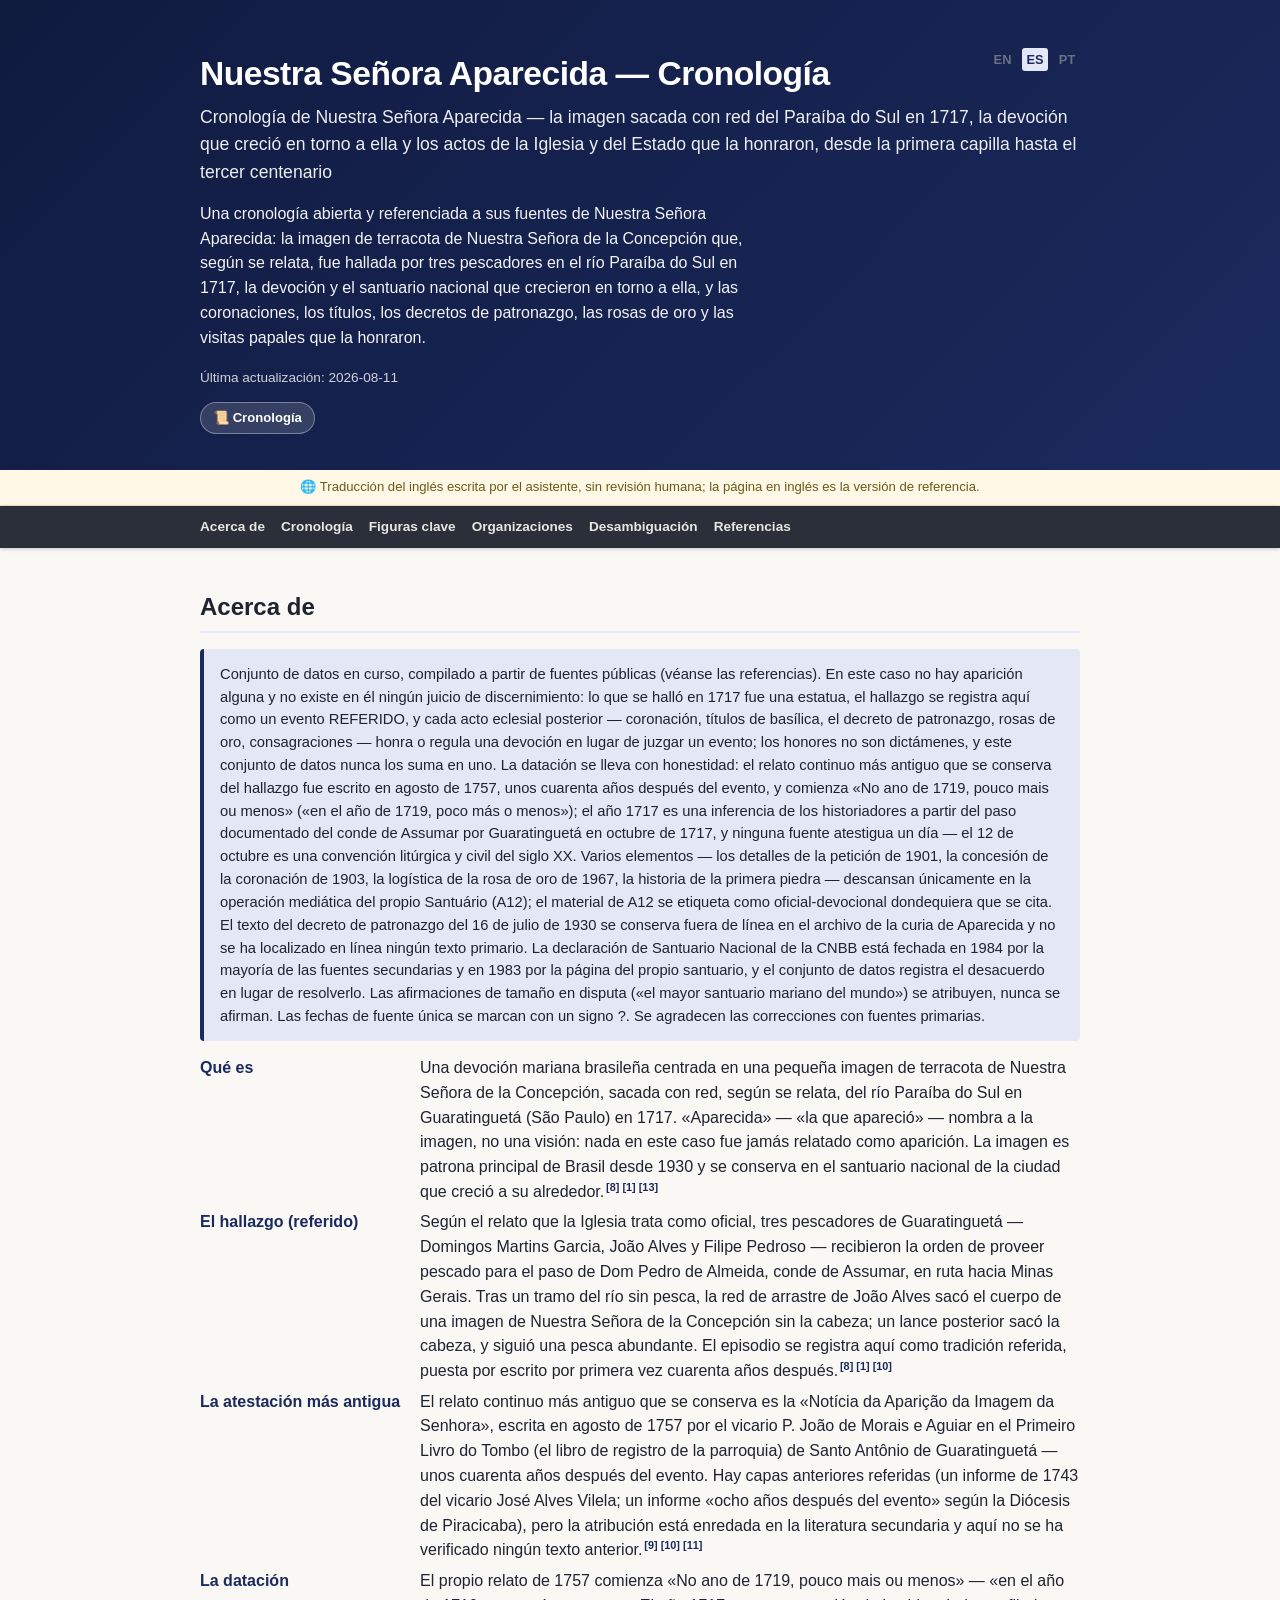
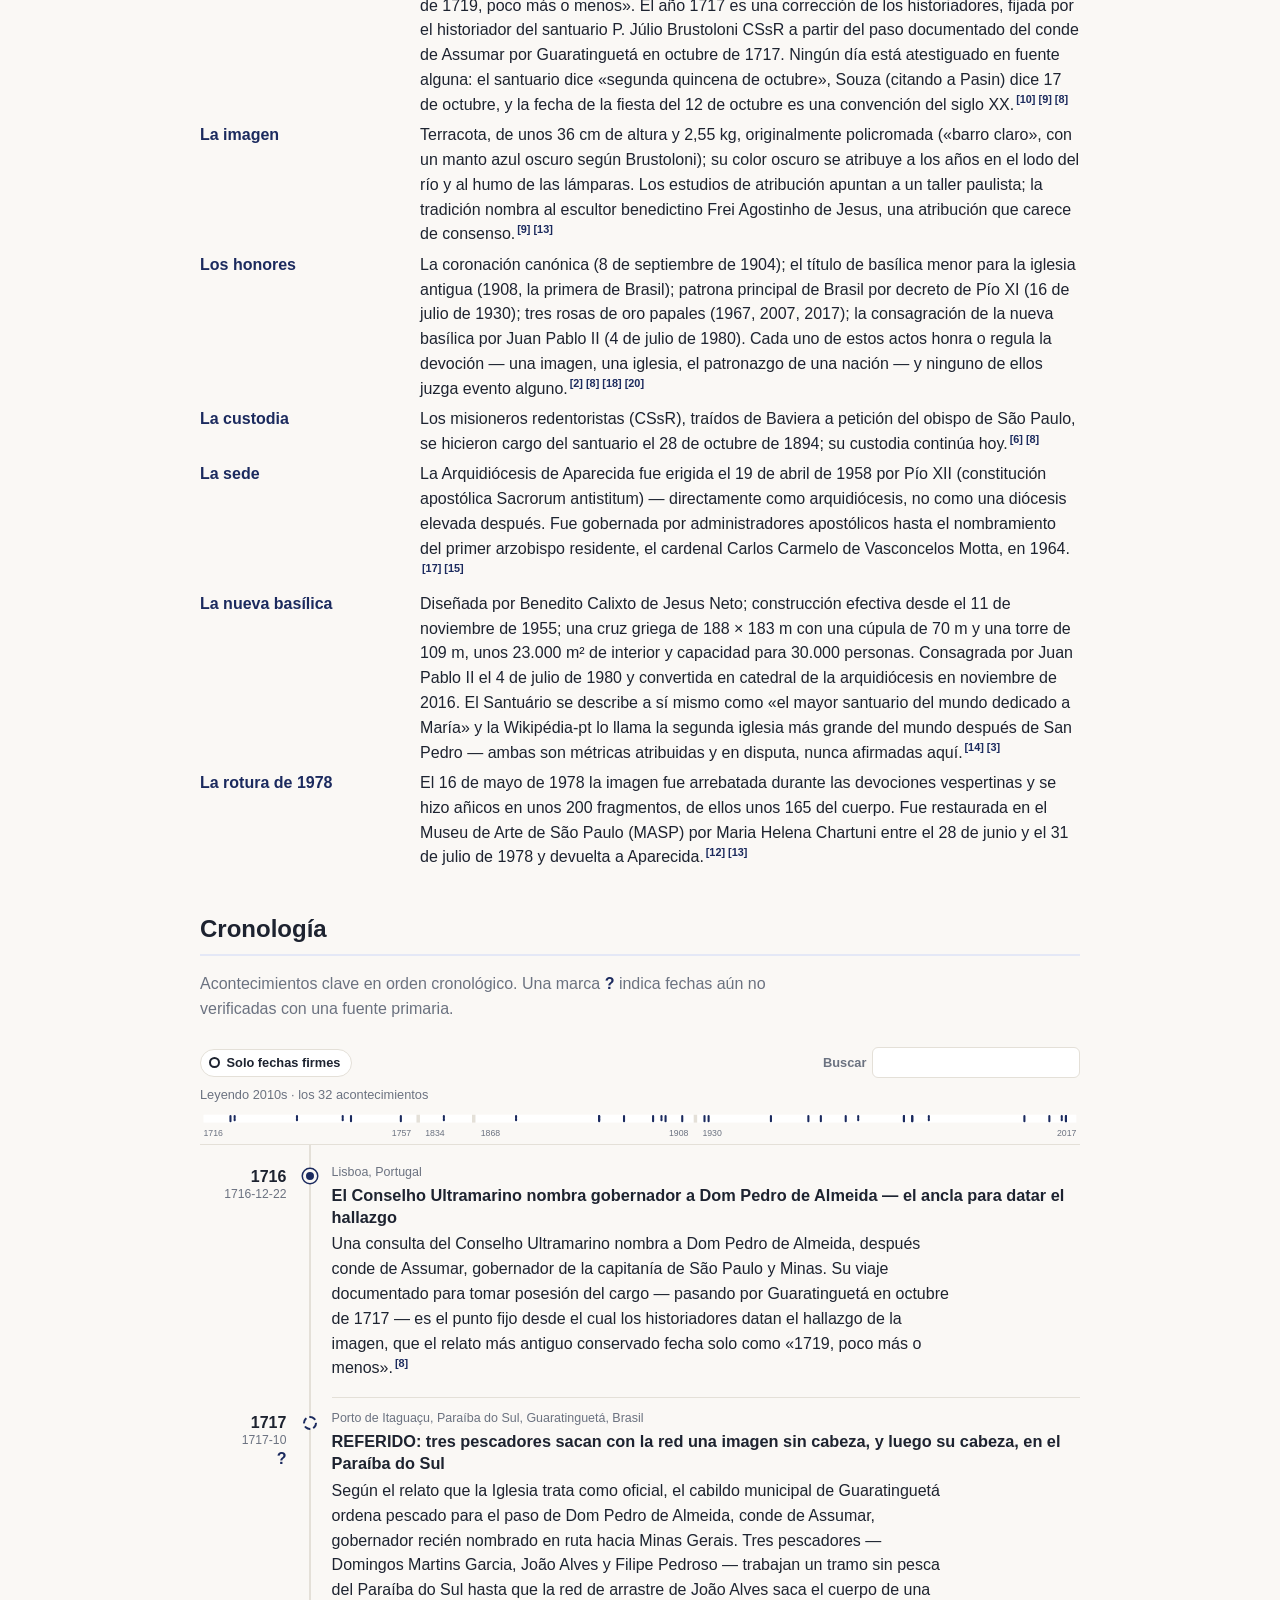
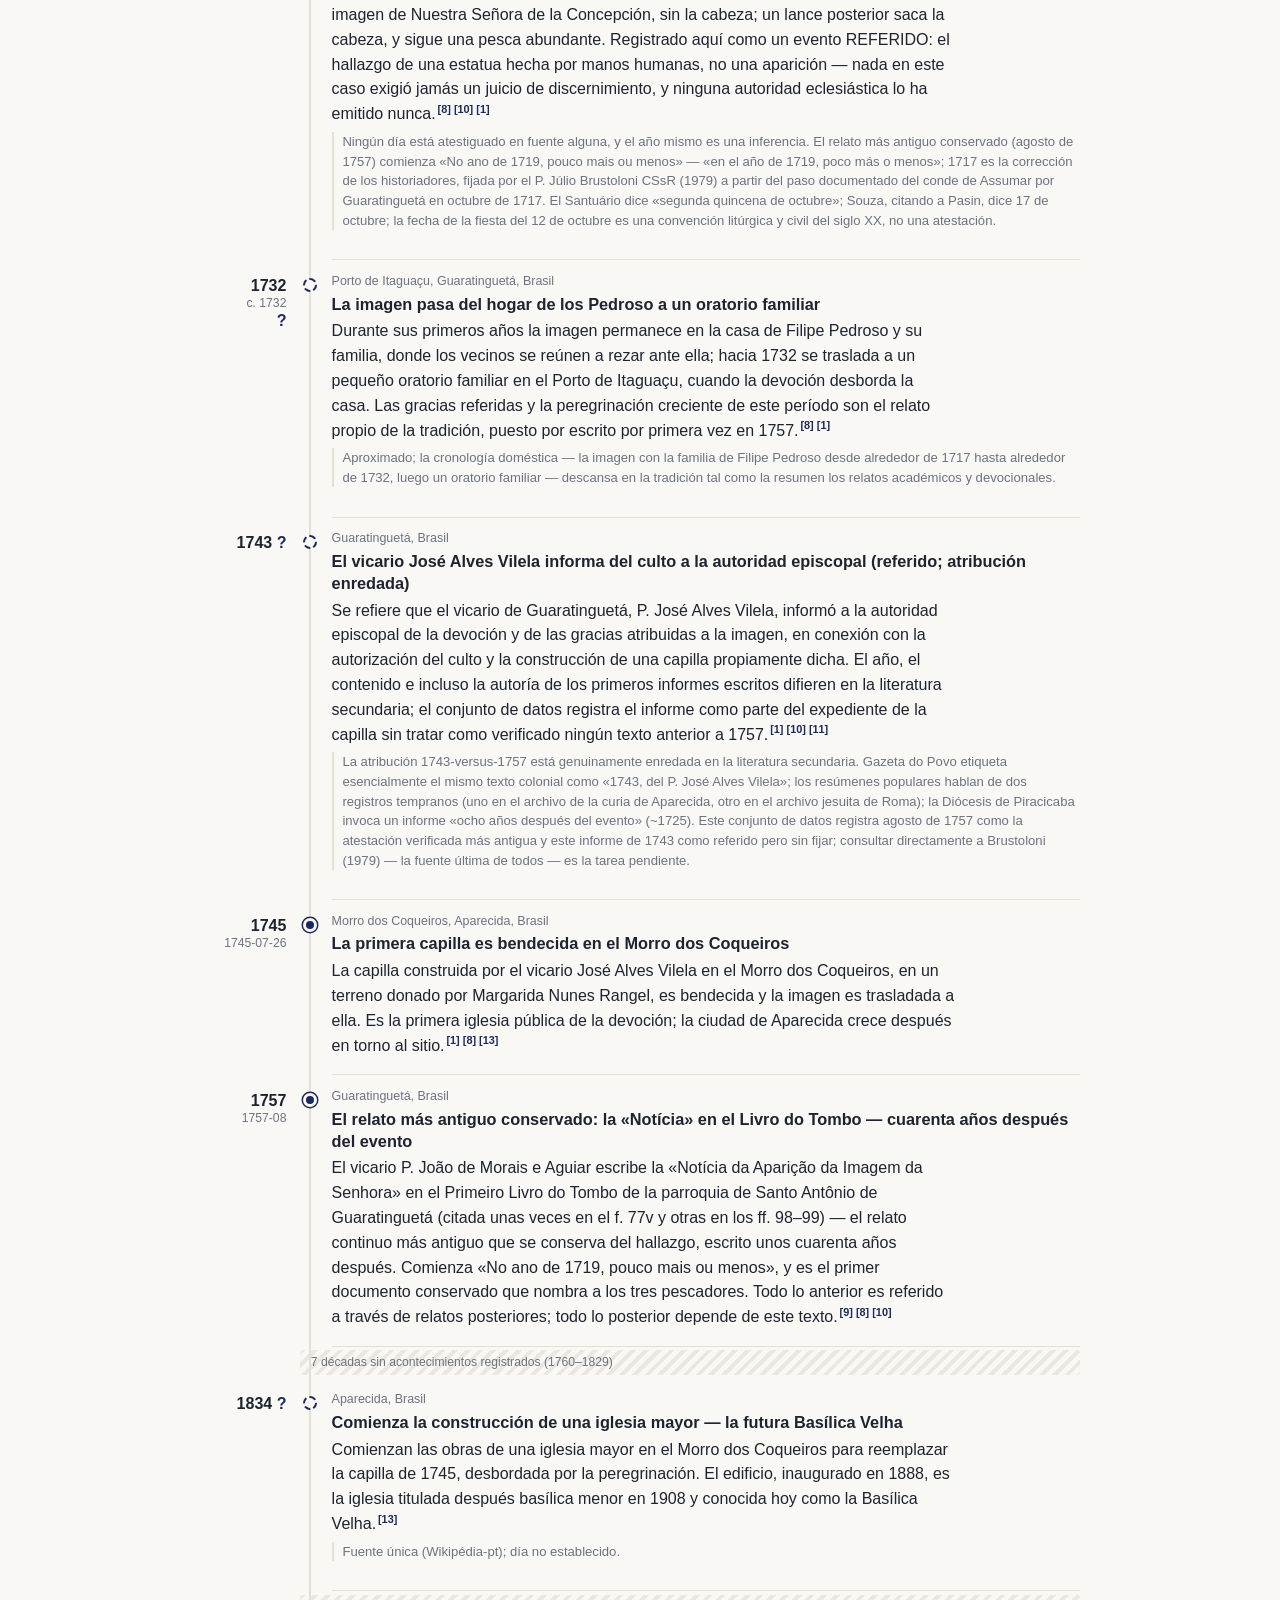
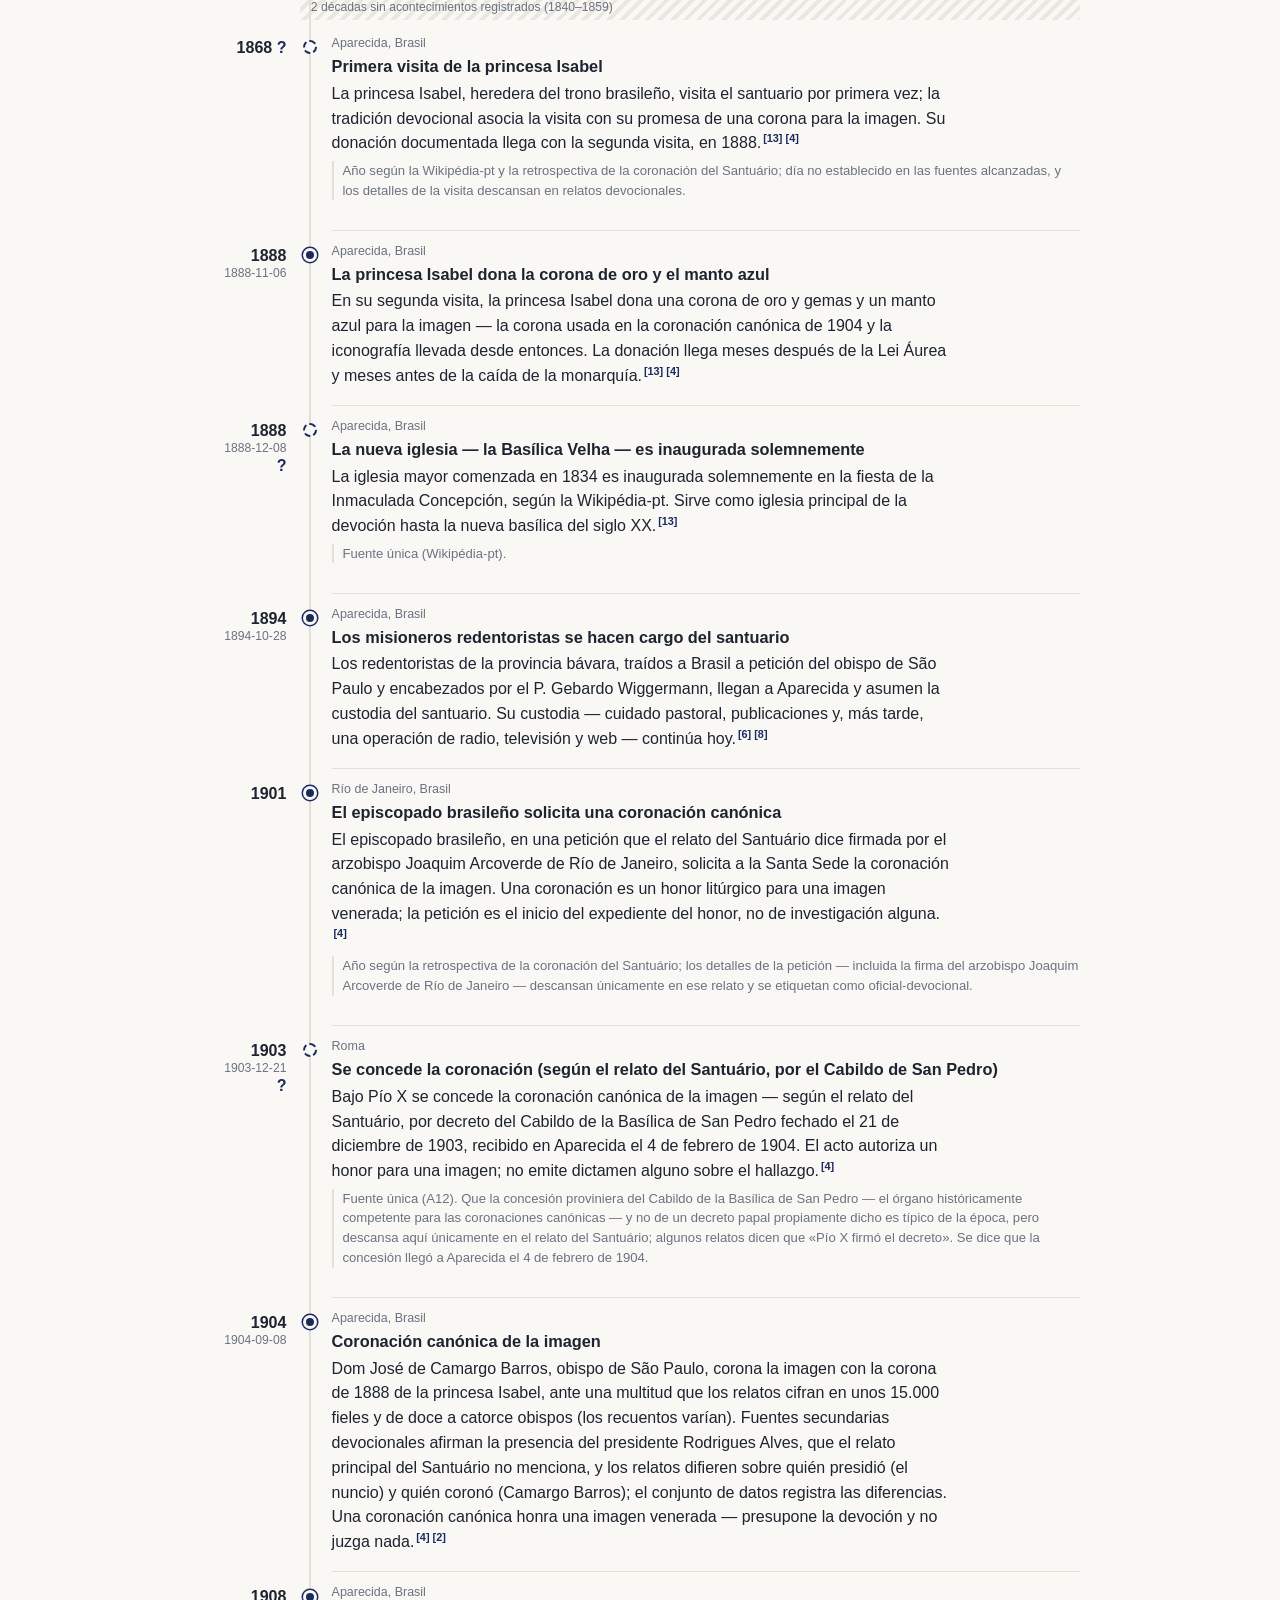
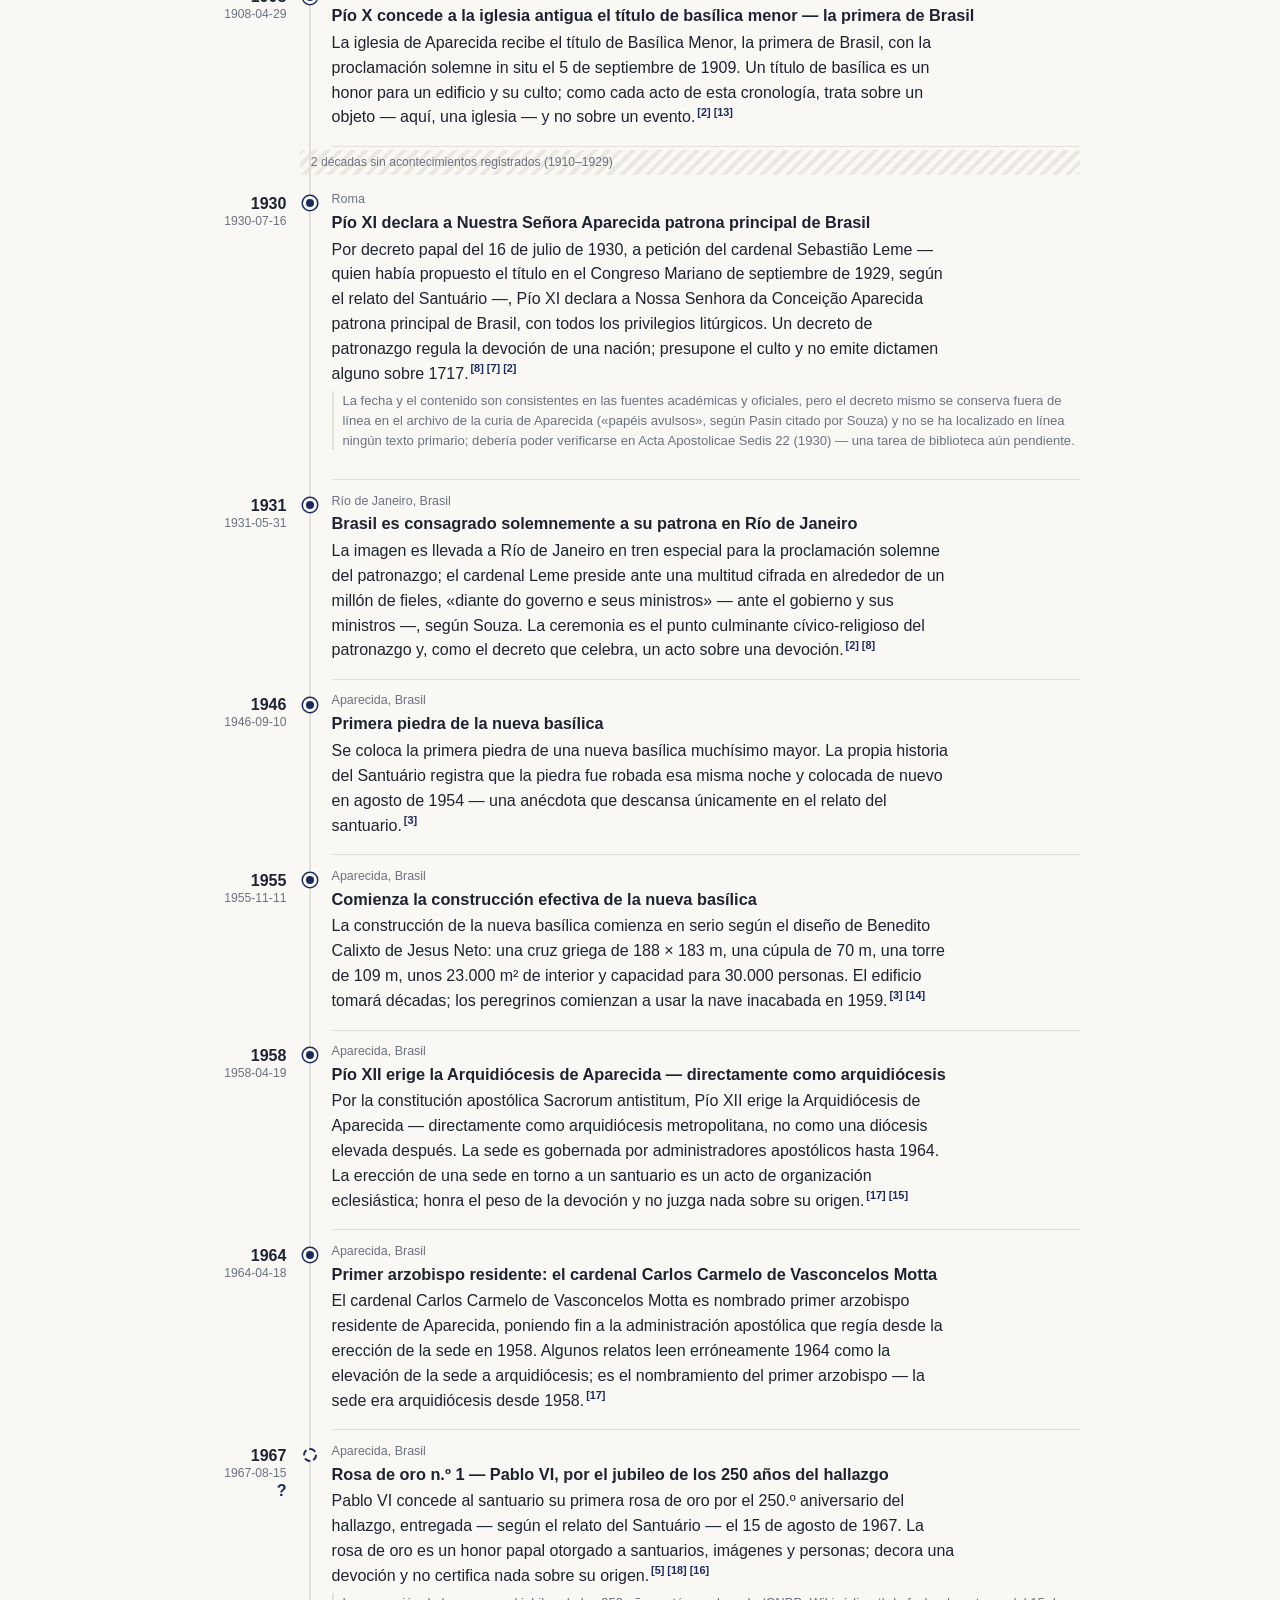
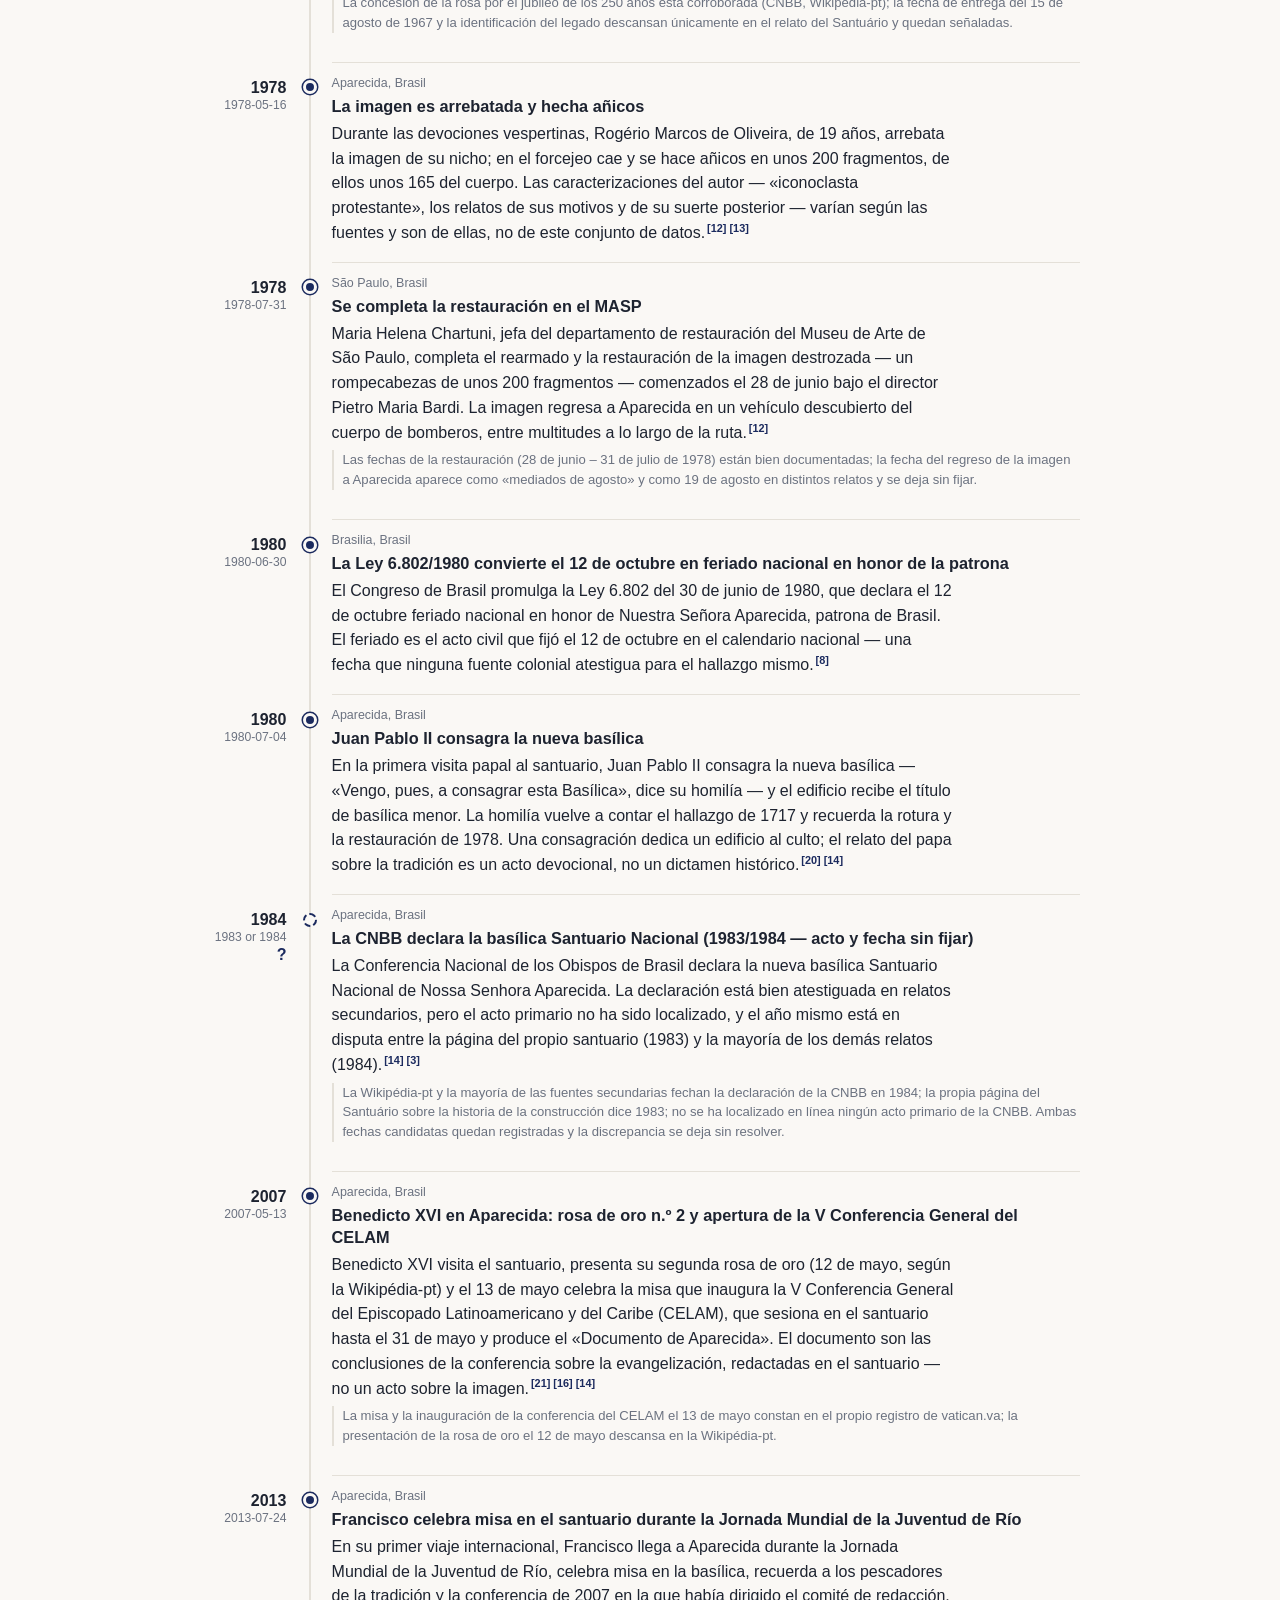
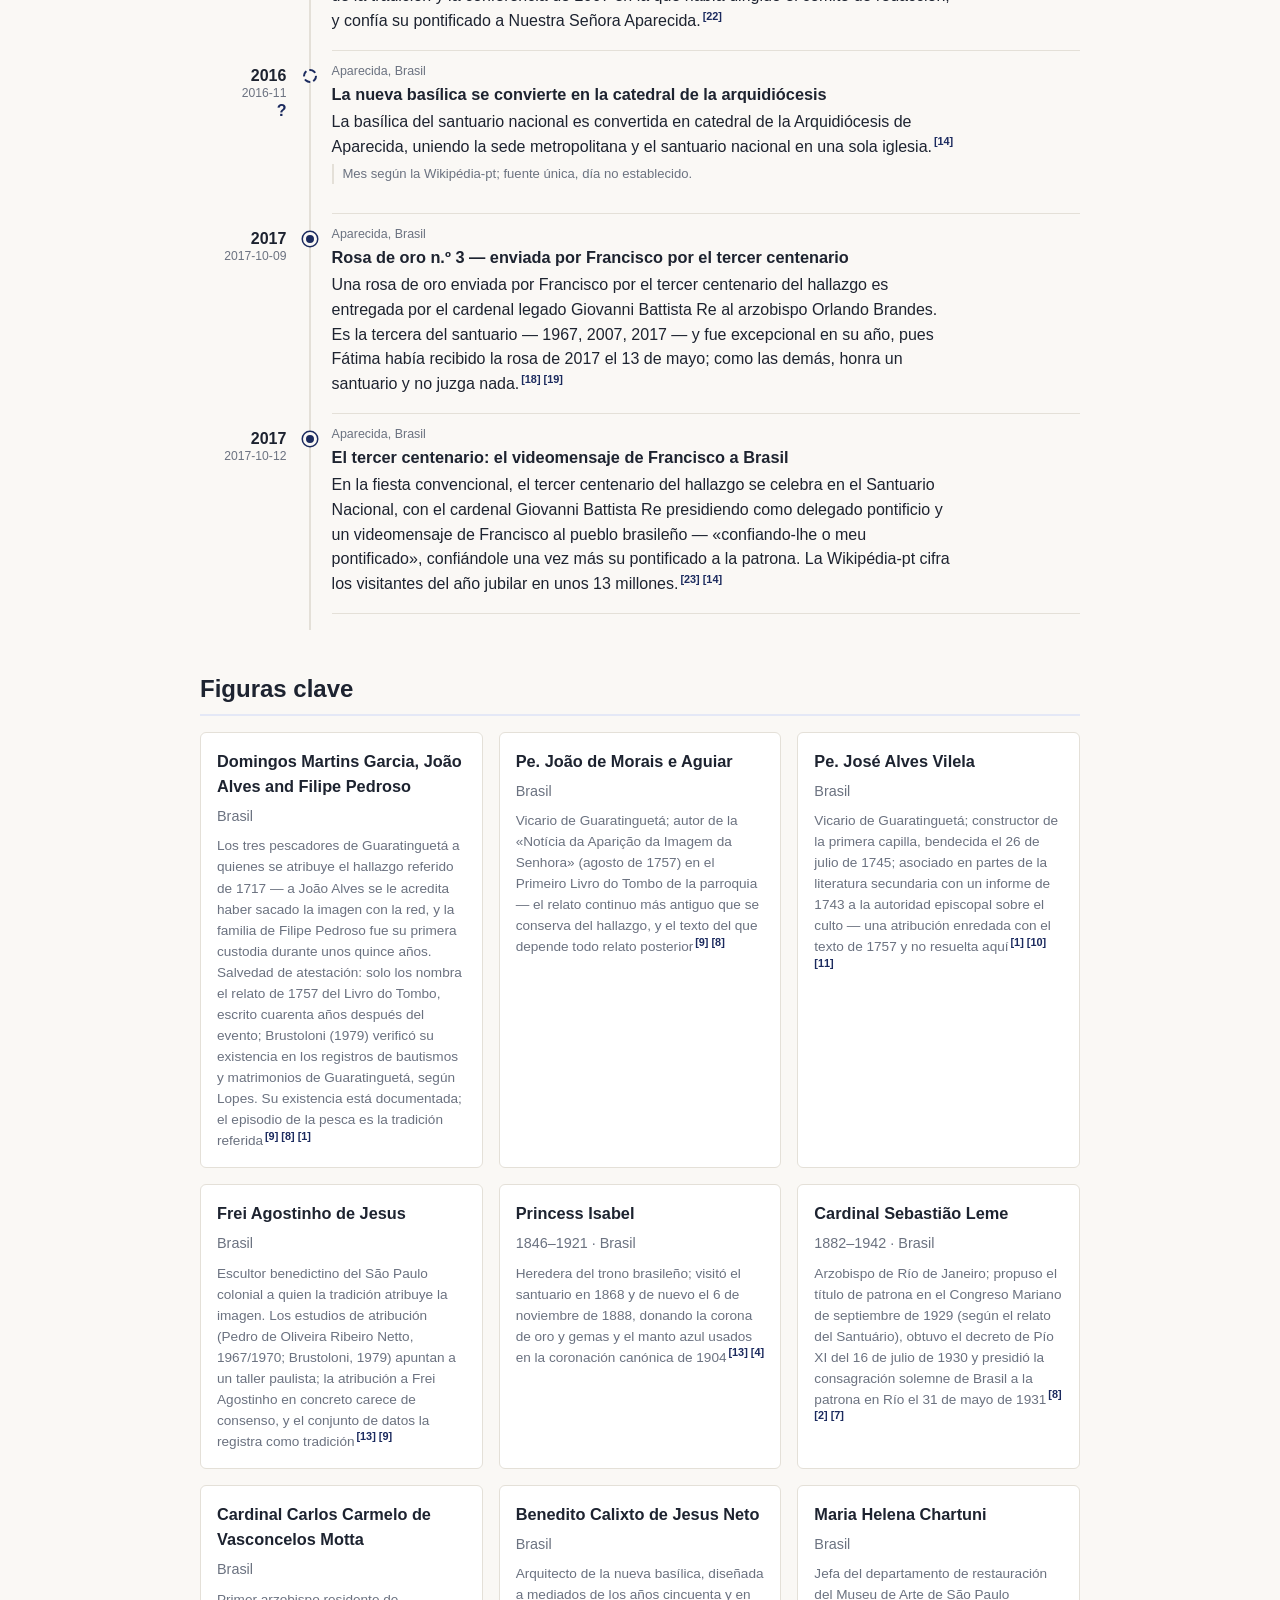
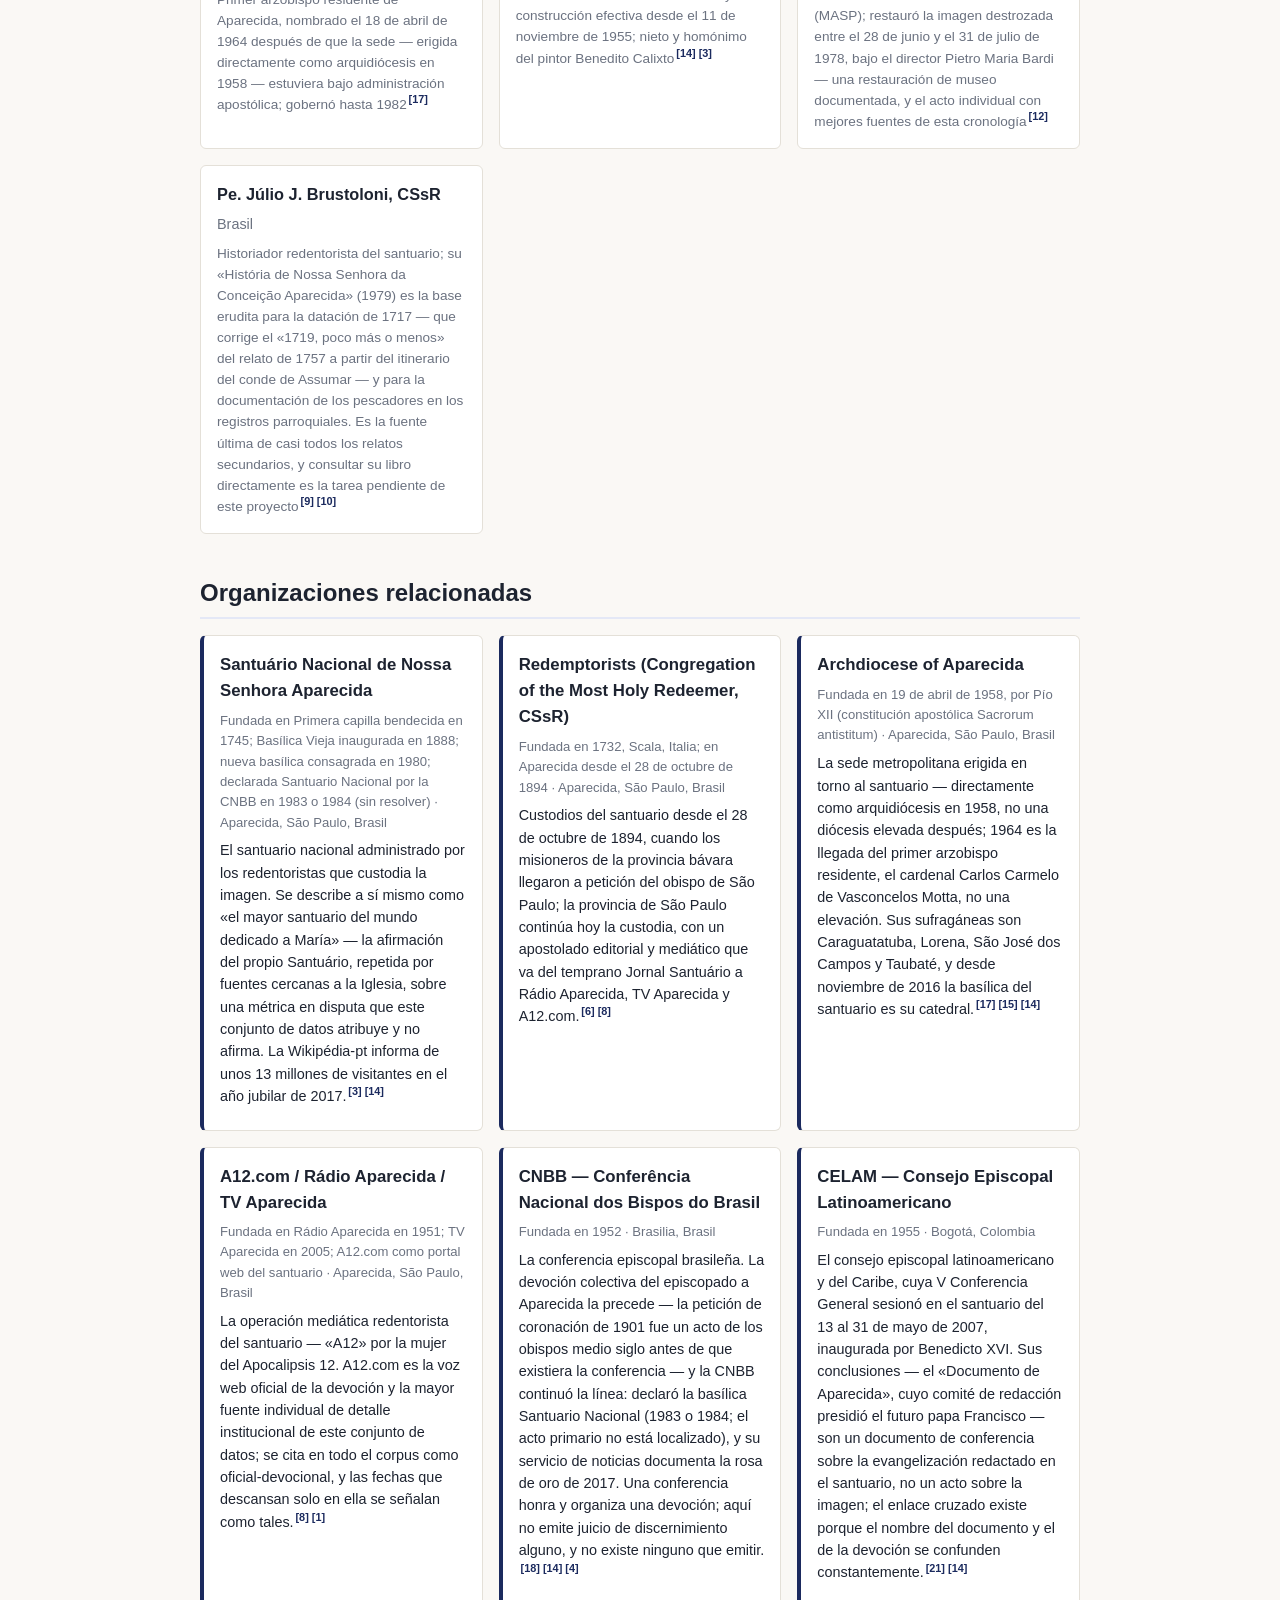
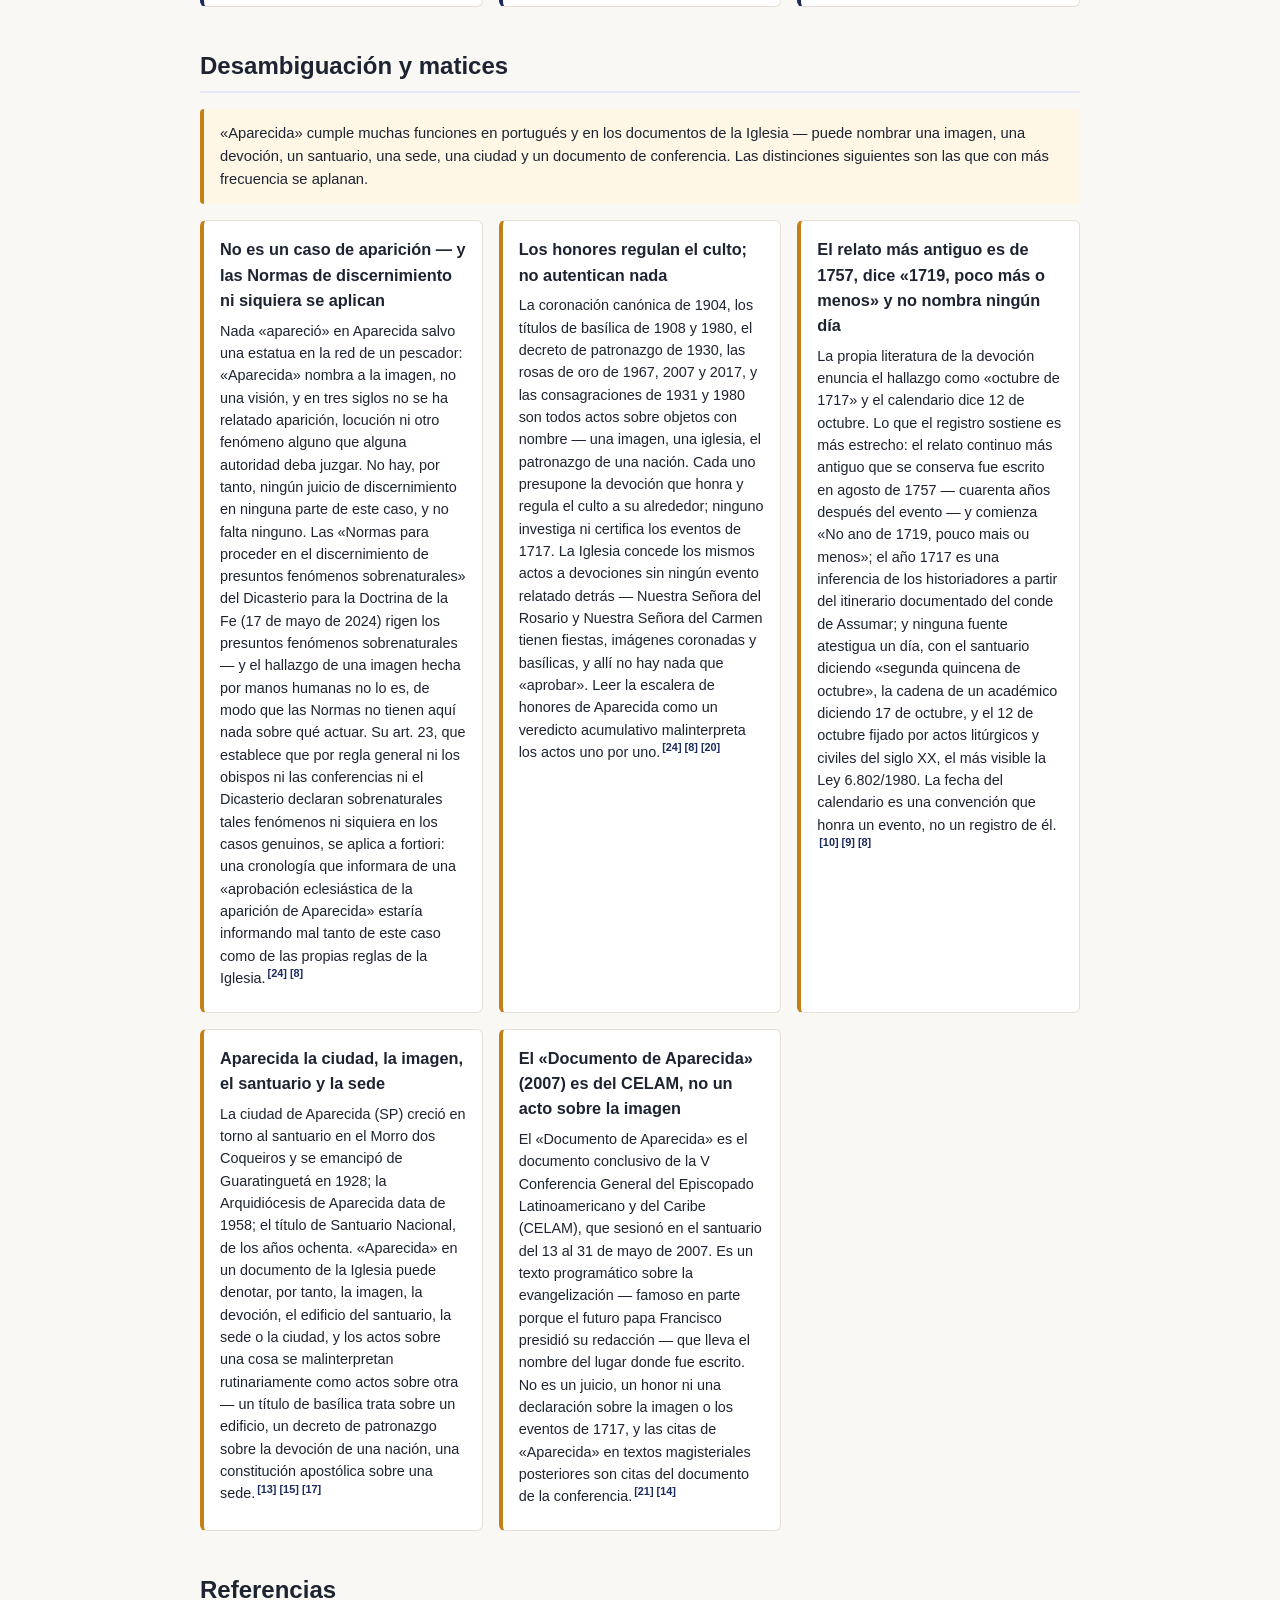
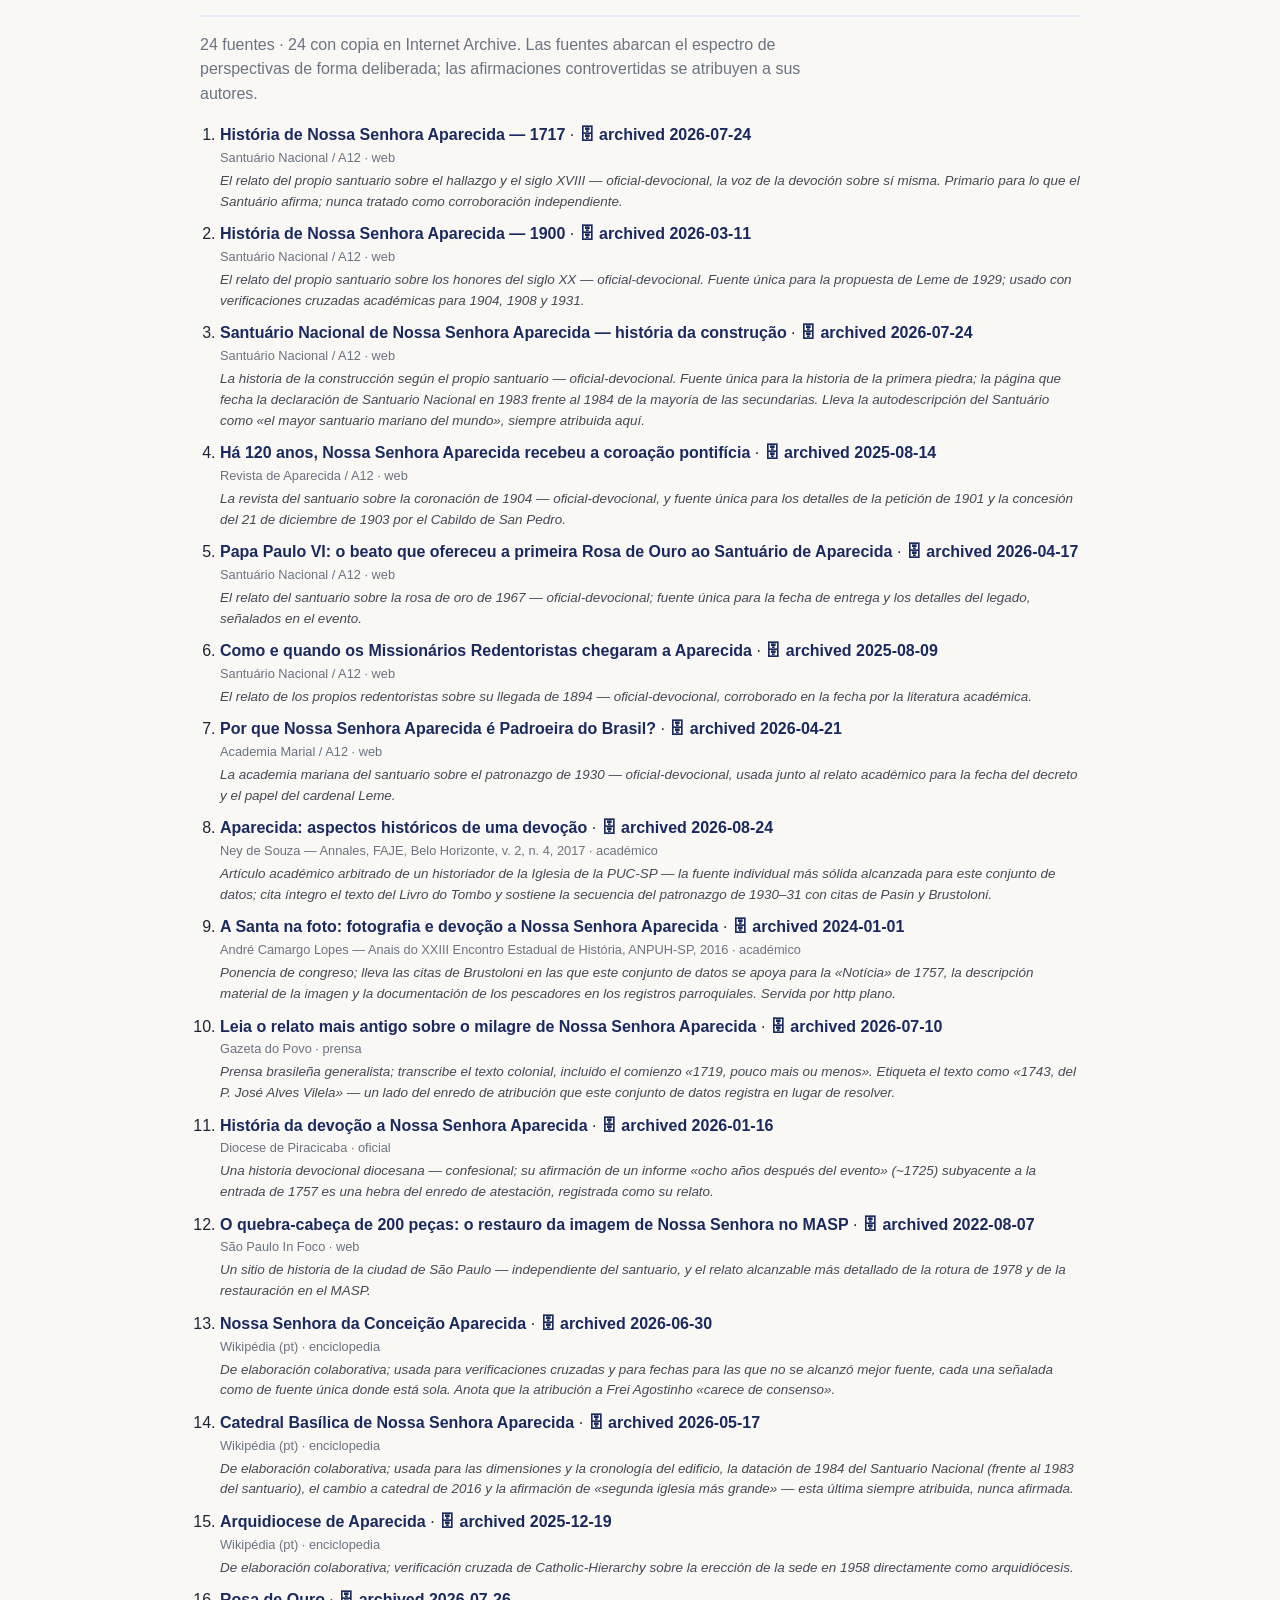
==== commit ffebd446: "Phone layout: nothing widens the page; river skips a year-only date From cronologia/core#112: - .viz" ====
--- a/docs/es/index.html
+++ b/docs/es/index.html
@@ -141,7 +141,7 @@
           </div>
         </li>
         <li class="rv-e rv-u" id="decade-1740" data-i="3" data-lanes="" data-decade="1740s">
-          <div class="rv-year">1743<small>1743</small> <span class="flag" title="Fecha aún no verificada con una fuente primaria">?</span></div>
+          <div class="rv-year">1743 <span class="flag" title="Fecha aún no verificada con una fuente primaria">?</span></div>
           <div class="rv-node" aria-hidden="true"><i class="rv-l0" style="--k:0"></i></div>
           <div class="rv-card">
             <p class="rv-kick"><span>Guaratinguetá, Brasil</span></p>
@@ -170,7 +170,7 @@
         </li>
         <li class="rv-gap"><span>7 décadas sin acontecimientos registrados (1760–1829)</span></li>
         <li class="rv-e rv-u" id="decade-1830" data-i="6" data-lanes="" data-decade="1830s">
-          <div class="rv-year">1834<small>1834</small> <span class="flag" title="Fecha aún no verificada con una fuente primaria">?</span></div>
+          <div class="rv-year">1834 <span class="flag" title="Fecha aún no verificada con una fuente primaria">?</span></div>
           <div class="rv-node" aria-hidden="true"><i class="rv-l0" style="--k:0"></i></div>
           <div class="rv-card">
             <p class="rv-kick"><span>Aparecida, Brasil</span></p>
@@ -181,7 +181,7 @@
         </li>
         <li class="rv-gap"><span>2 décadas sin acontecimientos registrados (1840–1859)</span></li>
         <li class="rv-e rv-u" id="decade-1860" data-i="7" data-lanes="" data-decade="1860s">
-          <div class="rv-year">1868<small>1868</small> <span class="flag" title="Fecha aún no verificada con una fuente primaria">?</span></div>
+          <div class="rv-year">1868 <span class="flag" title="Fecha aún no verificada con una fuente primaria">?</span></div>
           <div class="rv-node" aria-hidden="true"><i class="rv-l0" style="--k:0"></i></div>
           <div class="rv-card">
             <p class="rv-kick"><span>Aparecida, Brasil</span></p>
@@ -219,7 +219,7 @@
           </div>
         </li>
         <li class="rv-e" id="decade-1900" data-i="11" data-lanes="" data-decade="1900s">
-          <div class="rv-year">1901<small>1901</small></div>
+          <div class="rv-year">1901</div>
           <div class="rv-node" aria-hidden="true"><i class="rv-l0" style="--k:0"></i></div>
           <div class="rv-card">
             <p class="rv-kick"><span>Río de Janeiro, Brasil</span></p>
--- a/docs/styles.css
+++ b/docs/styles.css
@@ -72,7 +72,7 @@
 .facts dd { margin: 0; }
 
 /* Chronology table */
-.table-scroll { overflow-x: auto; }
+.table-scroll { position: relative; overflow-x: auto; }
 table.meetings { width: 100%; border-collapse: collapse; font-size: .92rem; background: var(--surface); }
 table.meetings th, table.meetings td { text-align: left; padding: .55rem .65rem; border-bottom: 1px solid var(--line); vertical-align: top; }
 table.meetings thead th { background: #2a2f3a; color: #fff; position: sticky; top: 0; }
@@ -153,7 +153,7 @@
 /* Branch timeline ("subway diagram"; rendered only when the data declares
    `branchTimeline`). The SVG keeps its natural size inside a horizontal
    scroll container on small screens; print scales it to the page. */
-.viz-scroll { overflow-x: auto; -webkit-overflow-scrolling: touch; }
+.viz-scroll { position: relative; overflow-x: auto; -webkit-overflow-scrolling: touch; }
 figure.branch-timeline { margin: 1rem 0 0; }
 .branch-timeline-svg { display: block; }
 .branch-timeline-svg text { font-family: inherit; }
@@ -553,18 +553,21 @@
 
 /* ---------------------------------------------------------------------------
    Time river (core#108): the chronology as lane tracks, opt-in with
-   meta.layout "river". Lane 0 is the site accent; the others are fixed hues
-   chosen to stay apart from each other and readable on the light ground.
+   meta.layout "river". A single-track river takes the site accent. With a
+   lane taxonomy (.rv-lanes) every lane takes a fixed hue from one palette,
+   chosen to stay apart from each other and readable on the light ground; a
+   site accent could otherwise land next to one of them (rcc: rose on rose).
    --------------------------------------------------------------------------- */
 .river { --rv-tw: 20px; --rv-yw: 5.6rem; --rv-top: 2.6rem; }
 .rv-l0 { --c: var(--accent); }
+.rv-lanes .rv-l0 { --c: #4338a0; }
 .rv-l1 { --c: #13776d; }
 .rv-l2 { --c: #a8620f; }
-.rv-l3 { --c: #b03a5b; }
-.rv-l4 { --c: #3f6ea8; }
-.rv-l5 { --c: #6b7a1f; }
-.rv-l6 { --c: #7d3c98; }
-.rv-l7 { --c: #8a5a44; }
+.rv-l3 { --c: #b0306a; }
+.rv-l4 { --c: #2f7fb5; }
+.rv-l5 { --c: #5e7a1a; }
+.rv-l6 { --c: #8a5a44; }
+.rv-l7 { --c: #555f6d; }
 .rv-bar { background: var(--bg); padding: .6rem 0 .4rem; border-bottom: 1px solid var(--line); display: grid; gap: .5rem; z-index: 5; }
 @media (min-width: 700px) and (min-height: 640px) { .rv-bar { position: sticky; top: var(--rv-top); } }
 .rv-controls { display: flex; flex-wrap: wrap; gap: .4rem .5rem; align-items: center; }
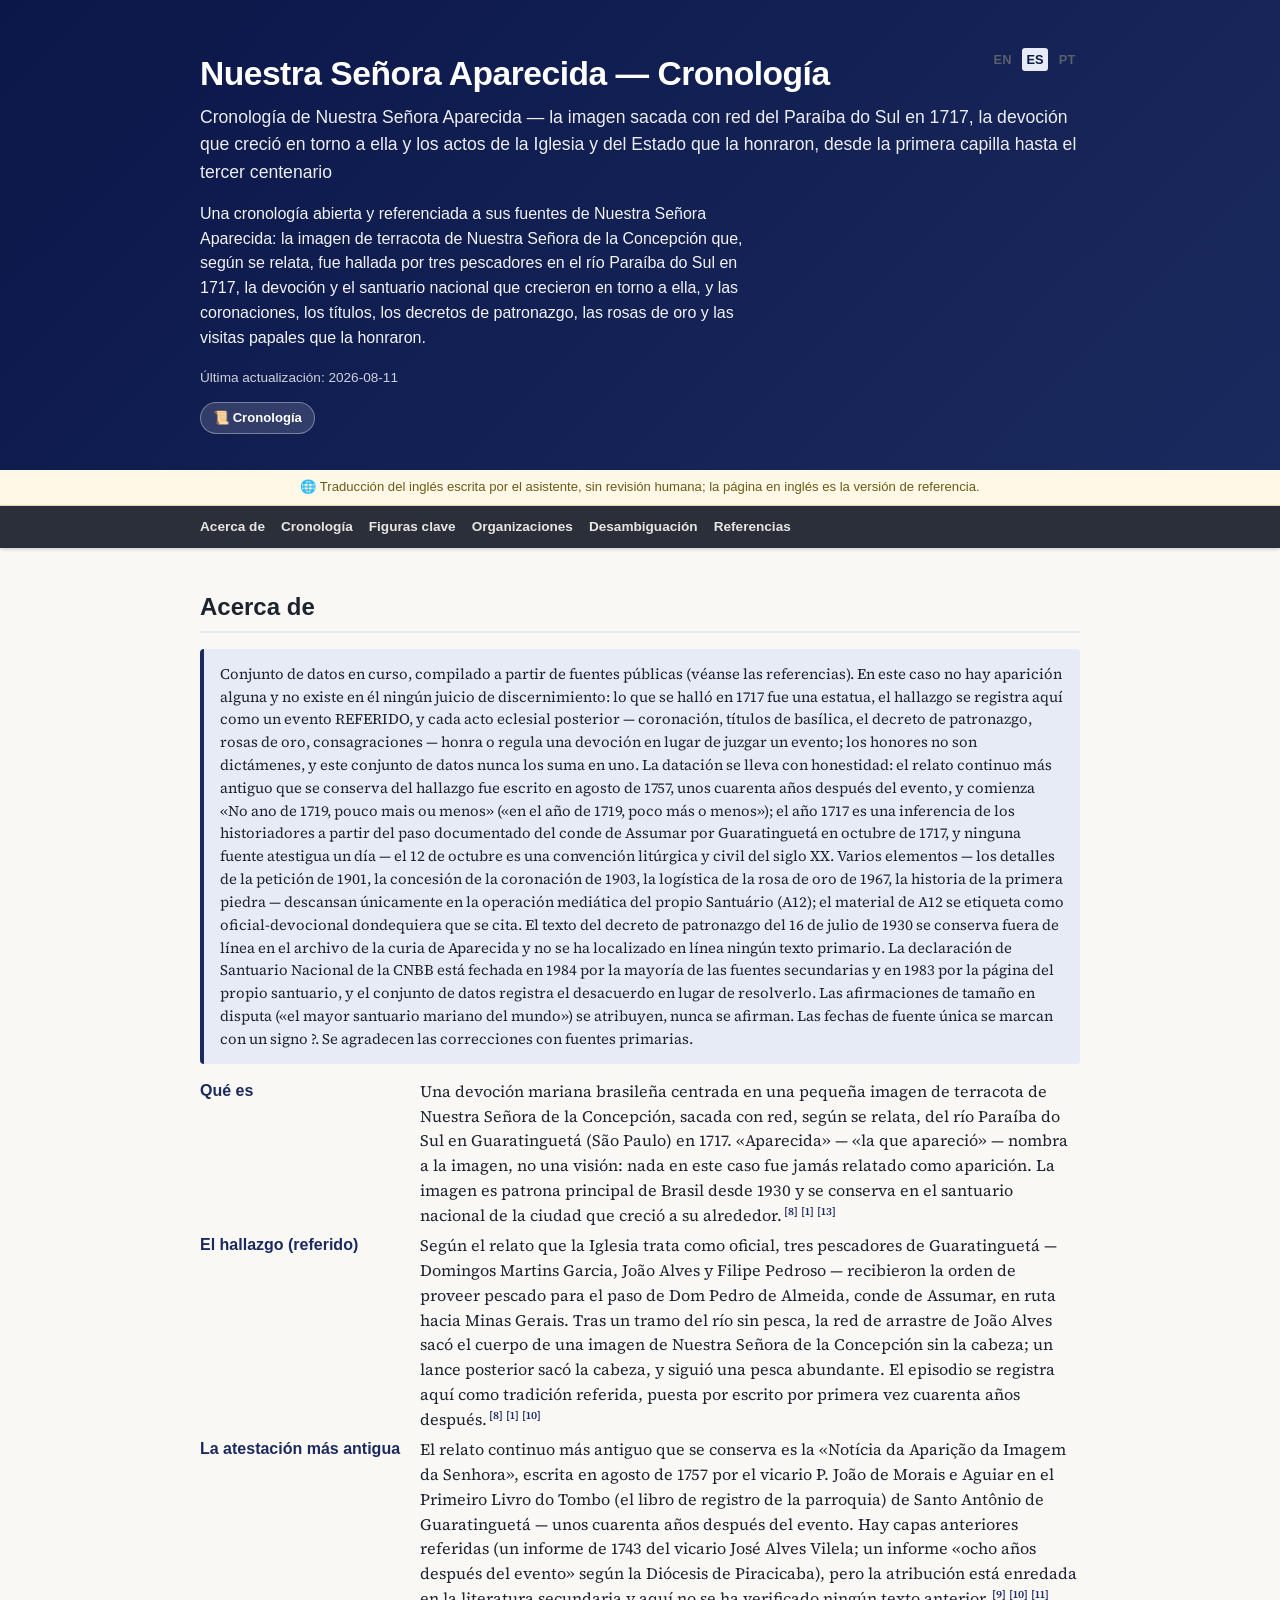
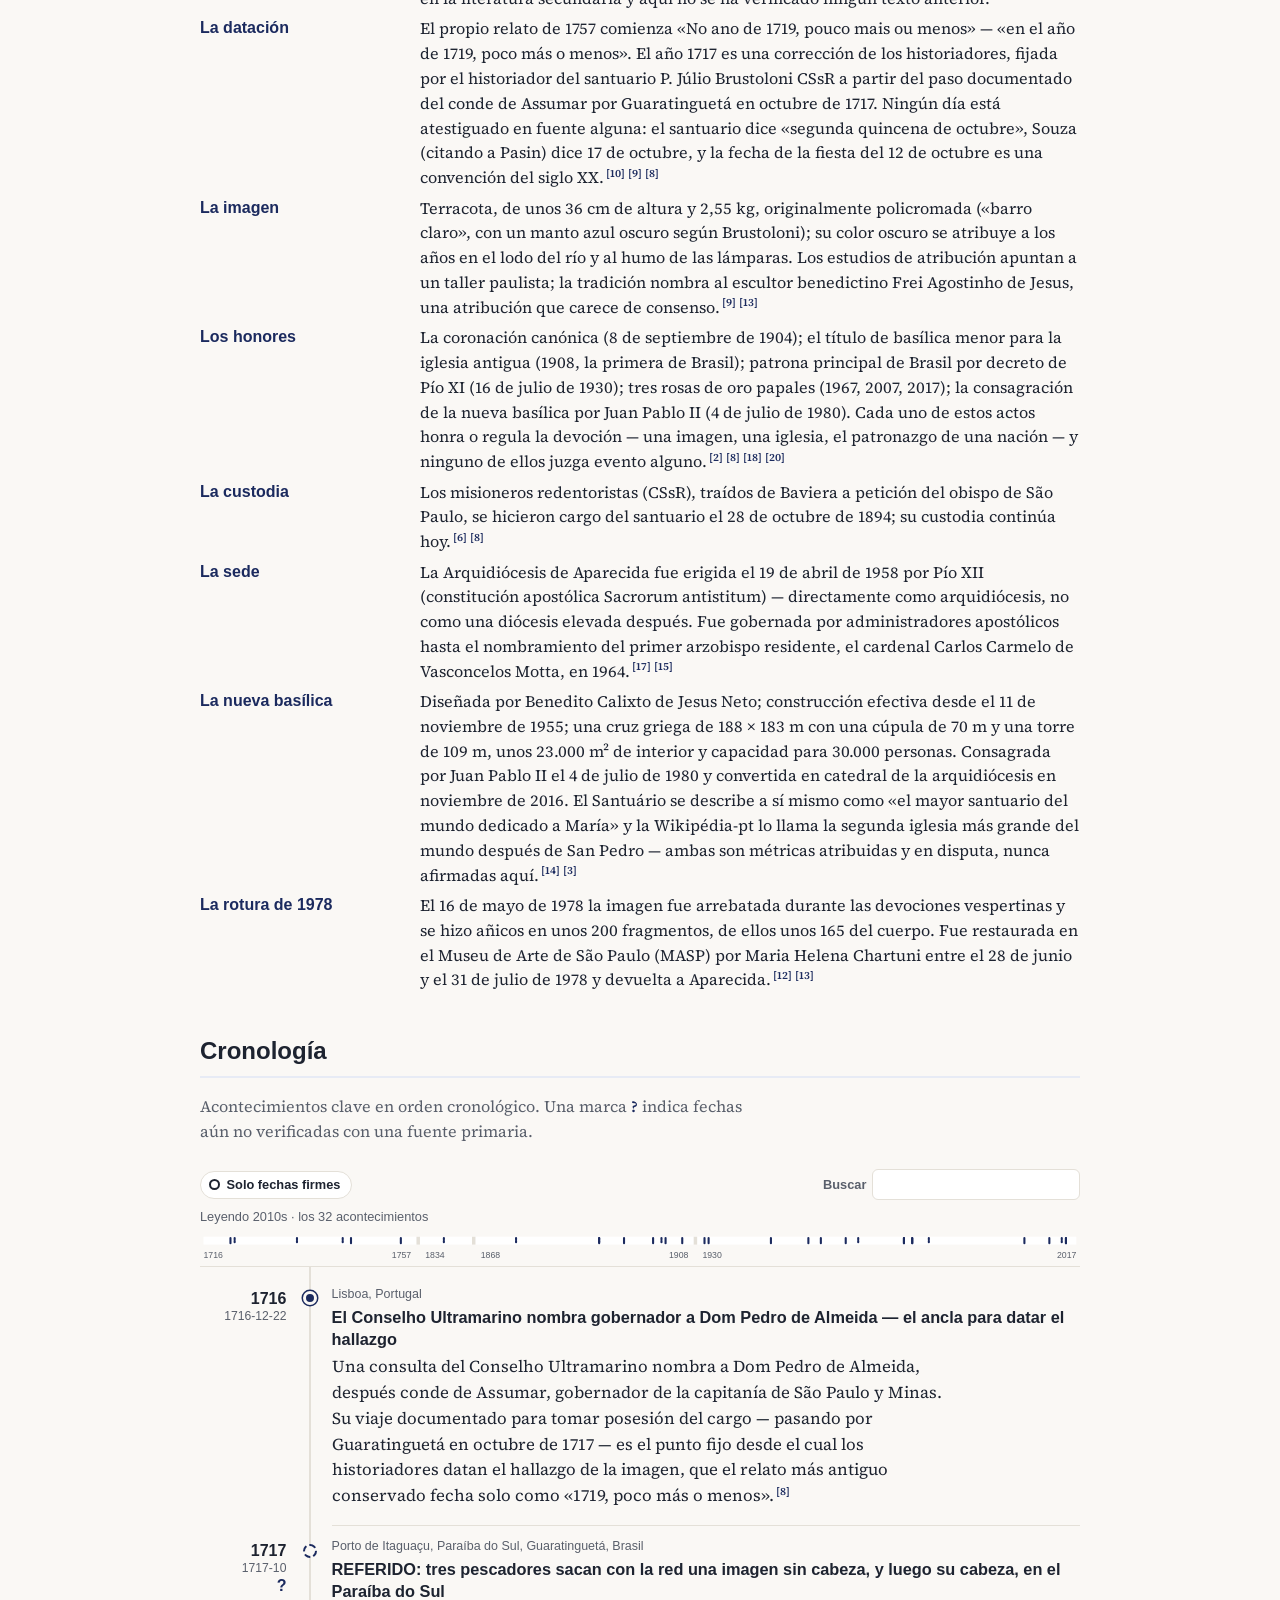
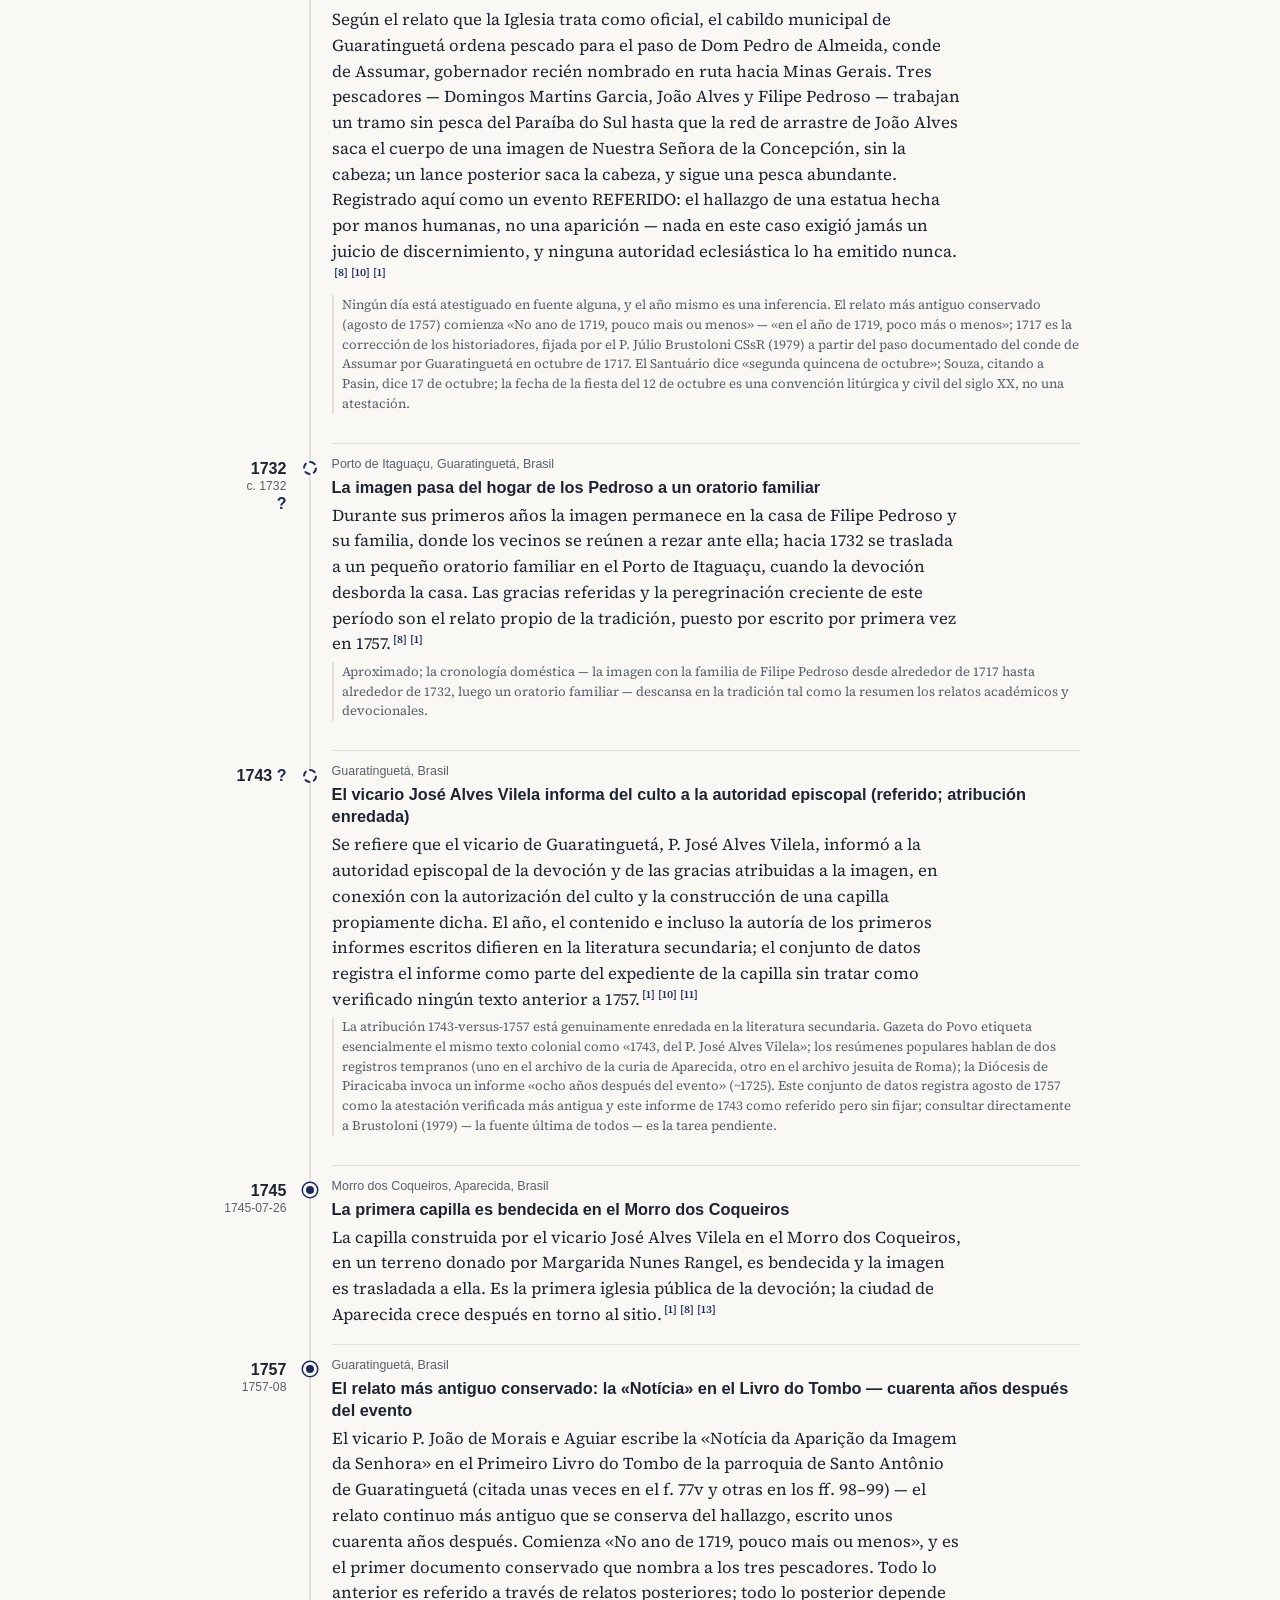
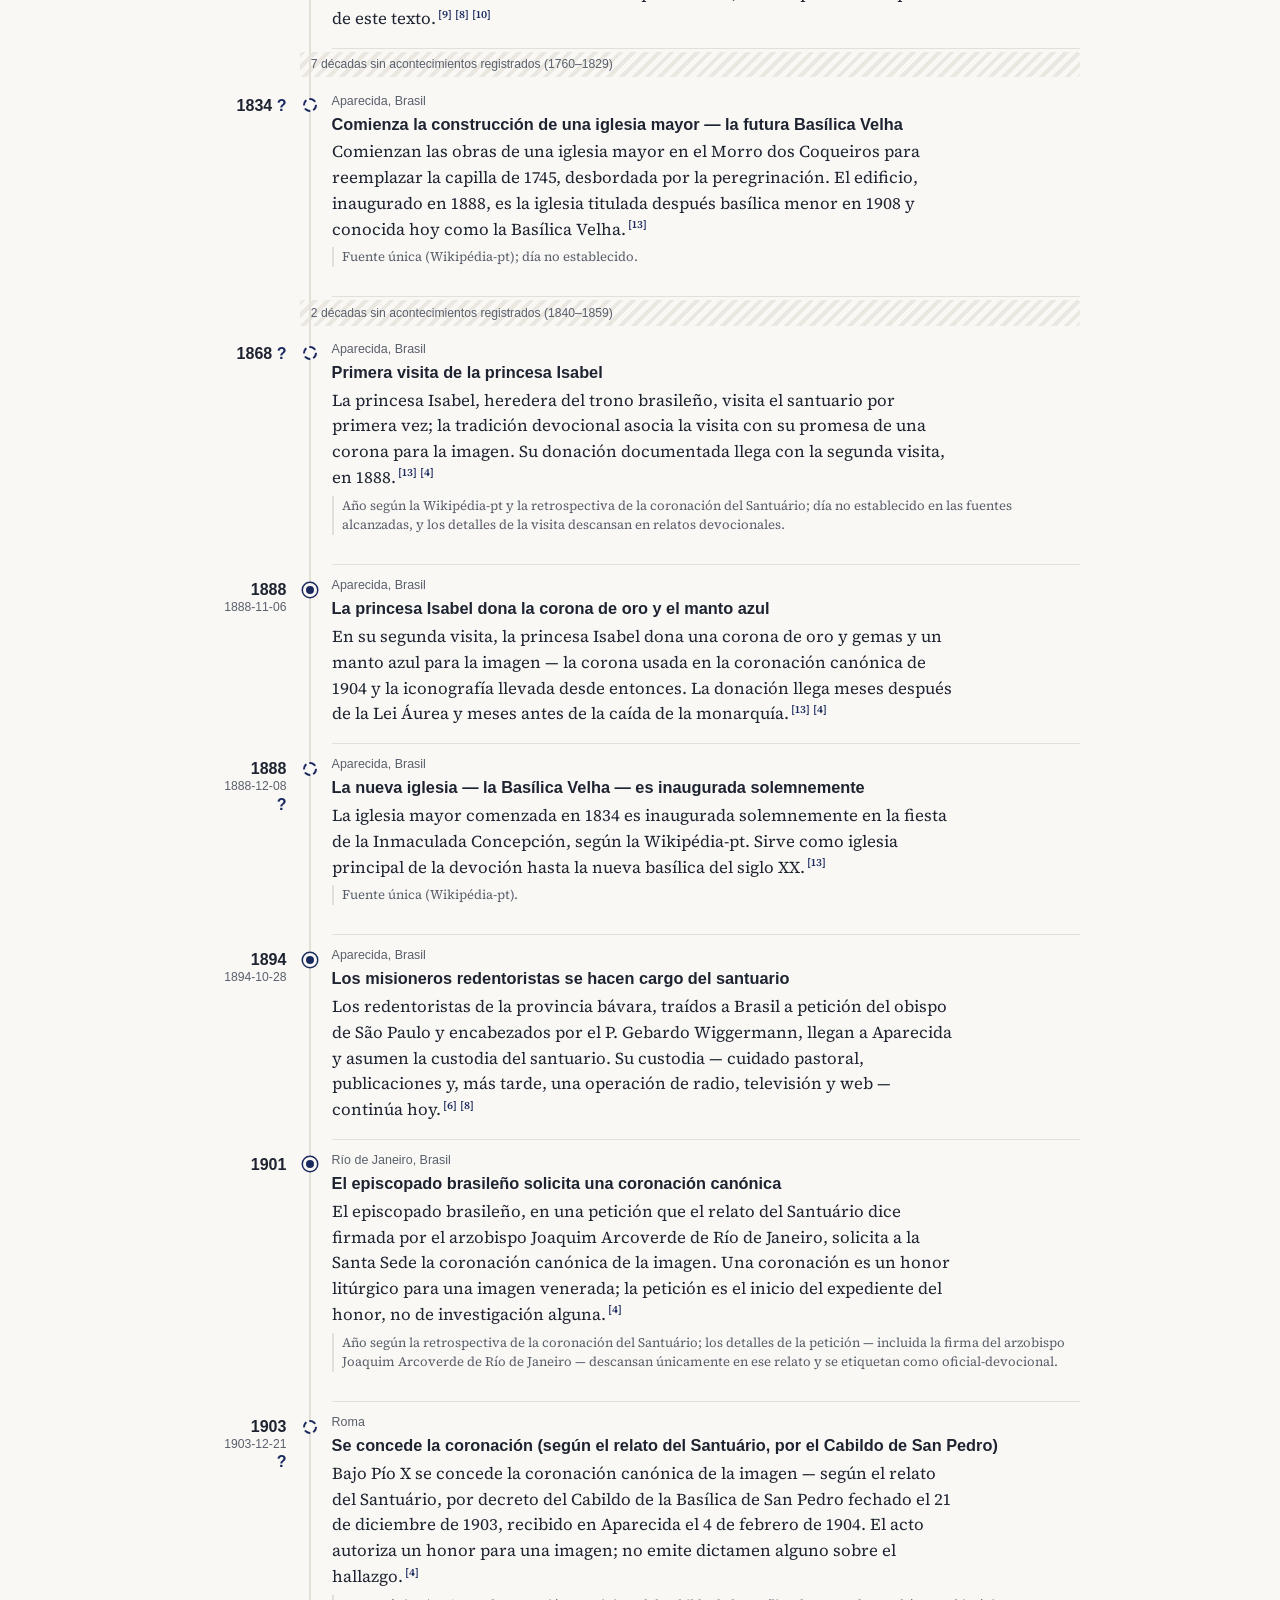
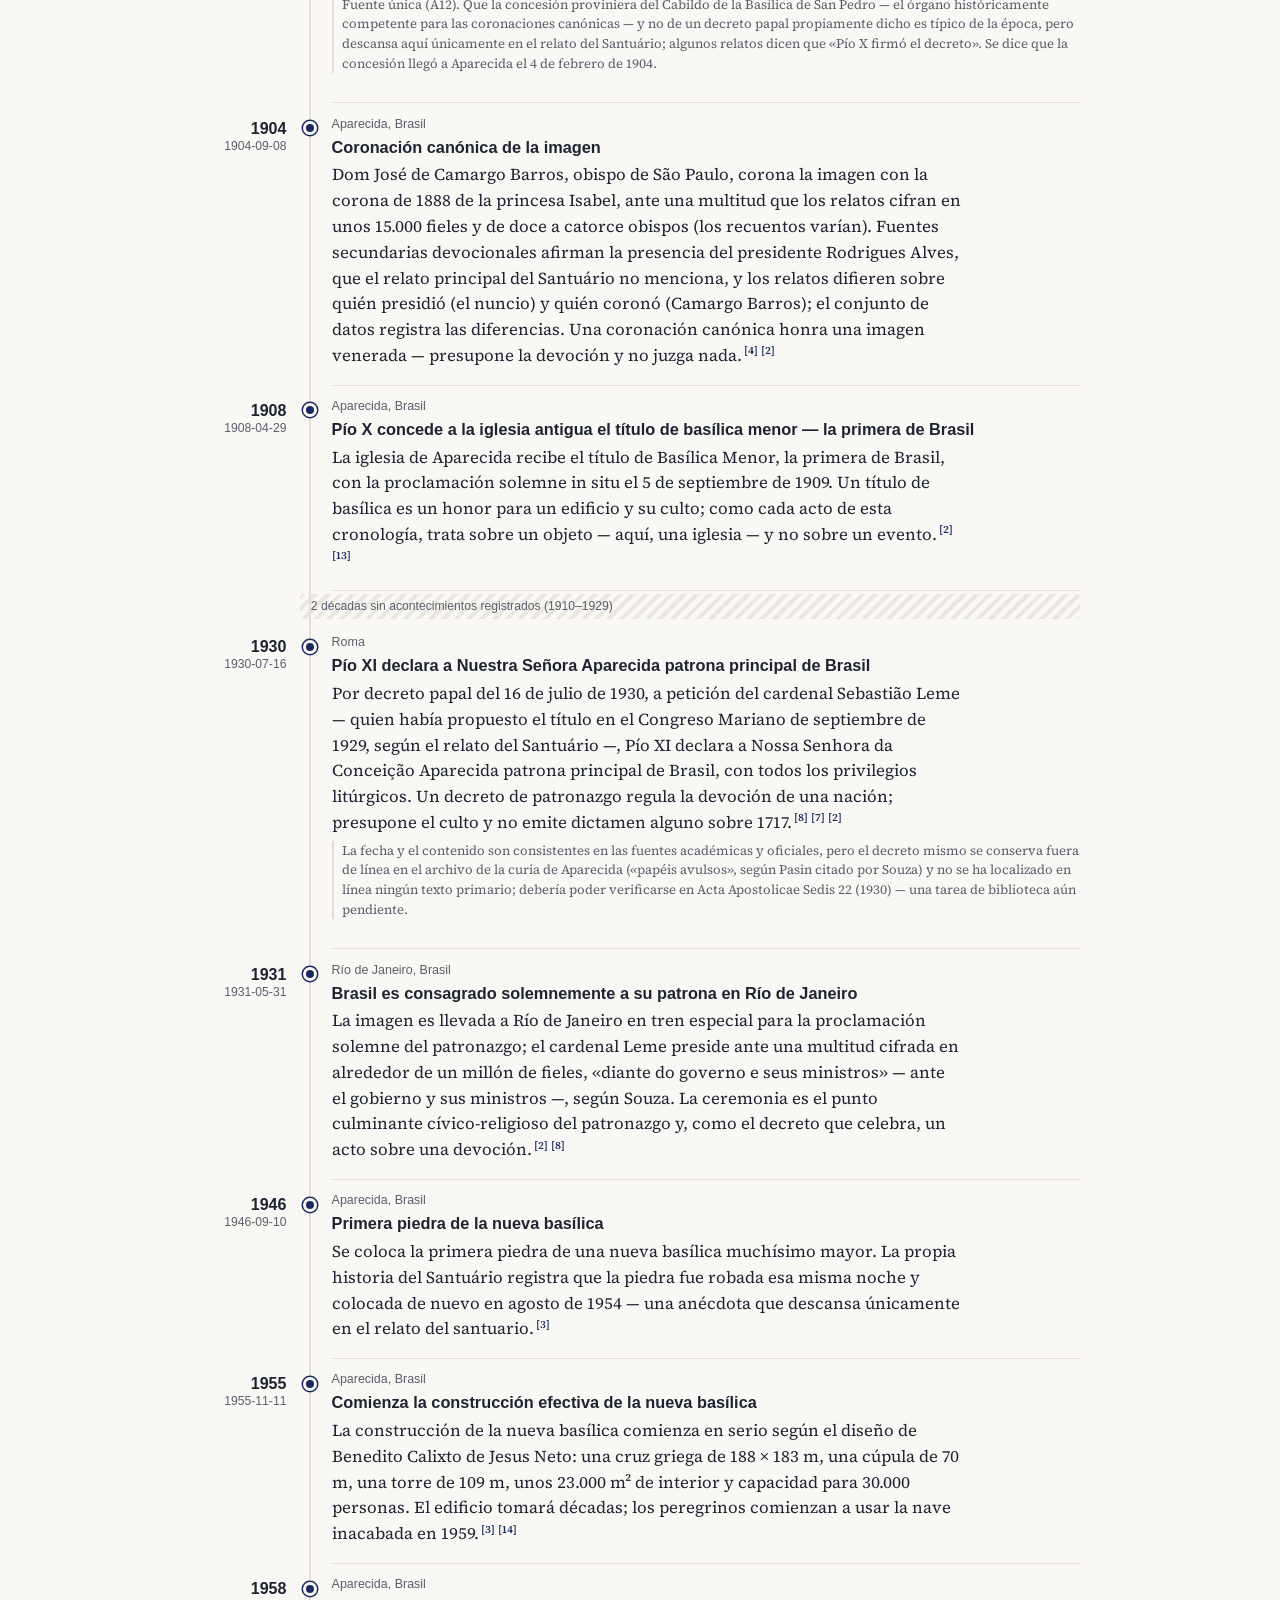
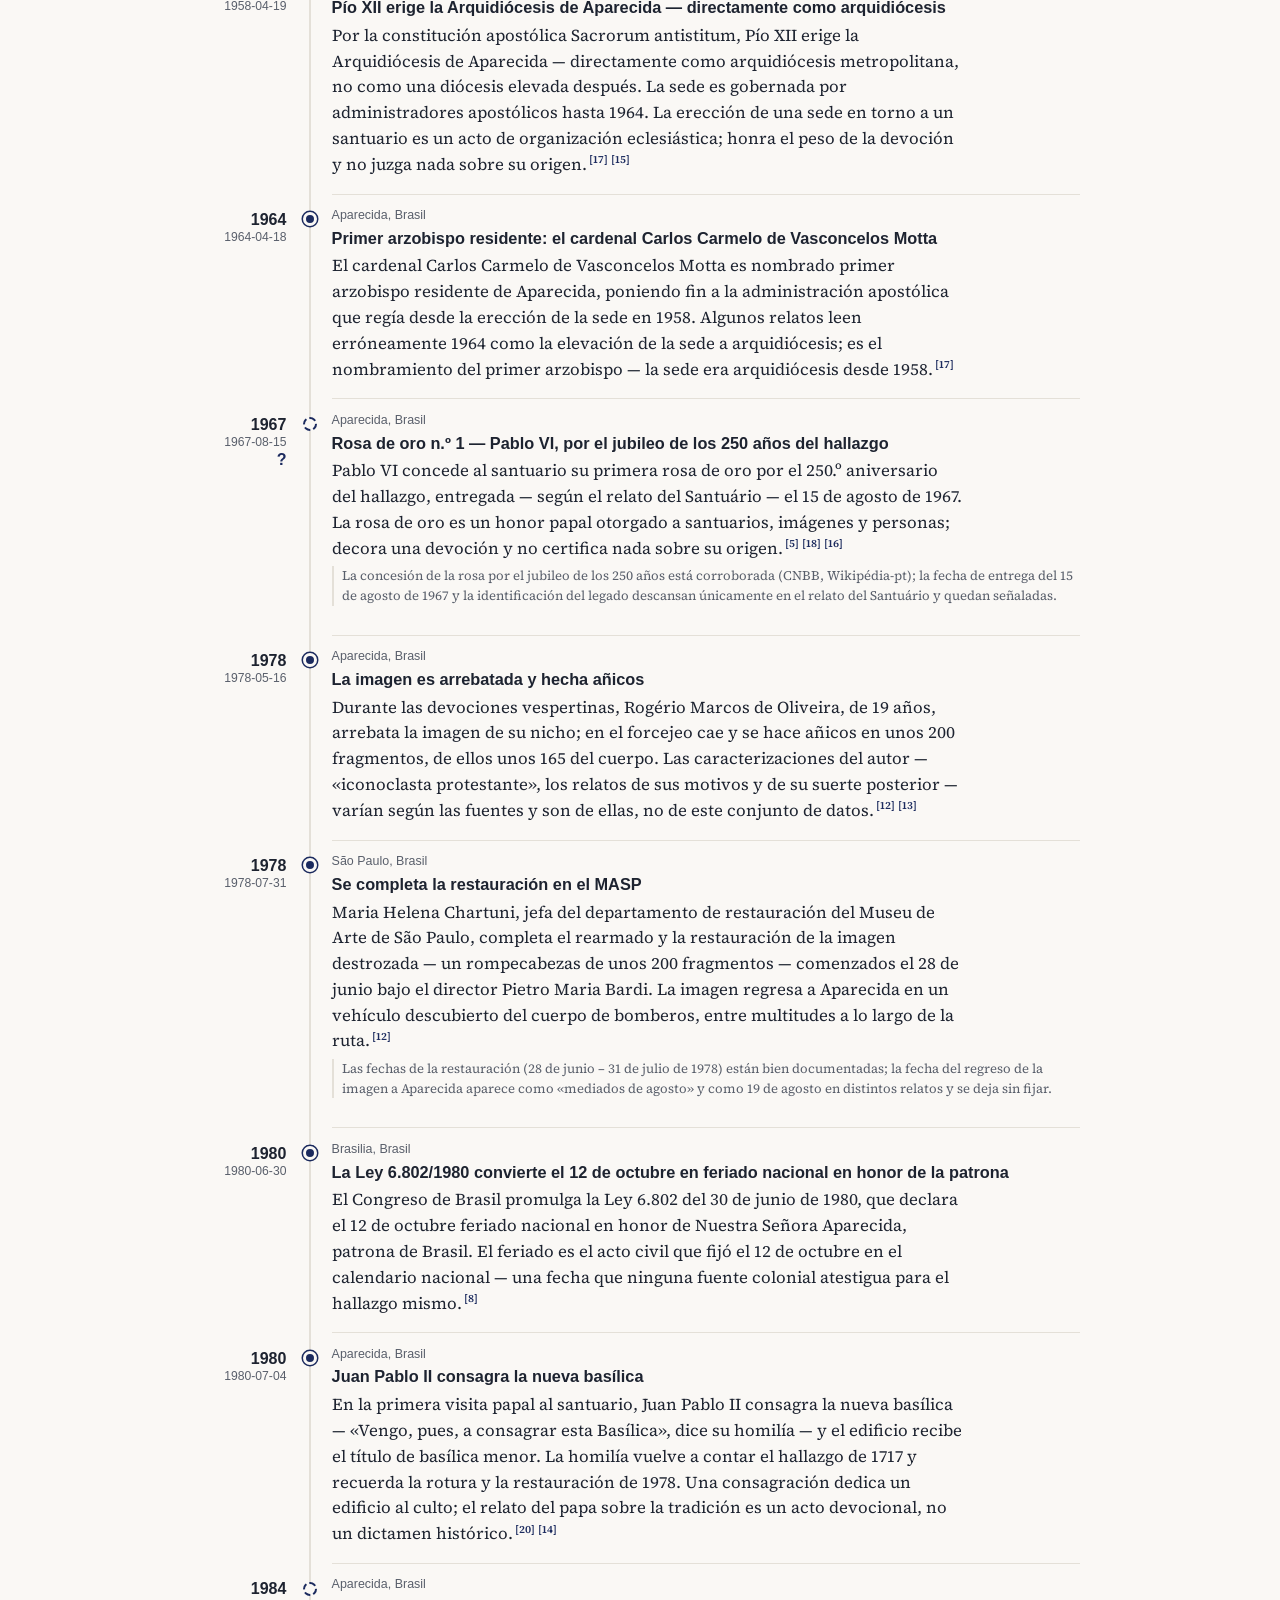
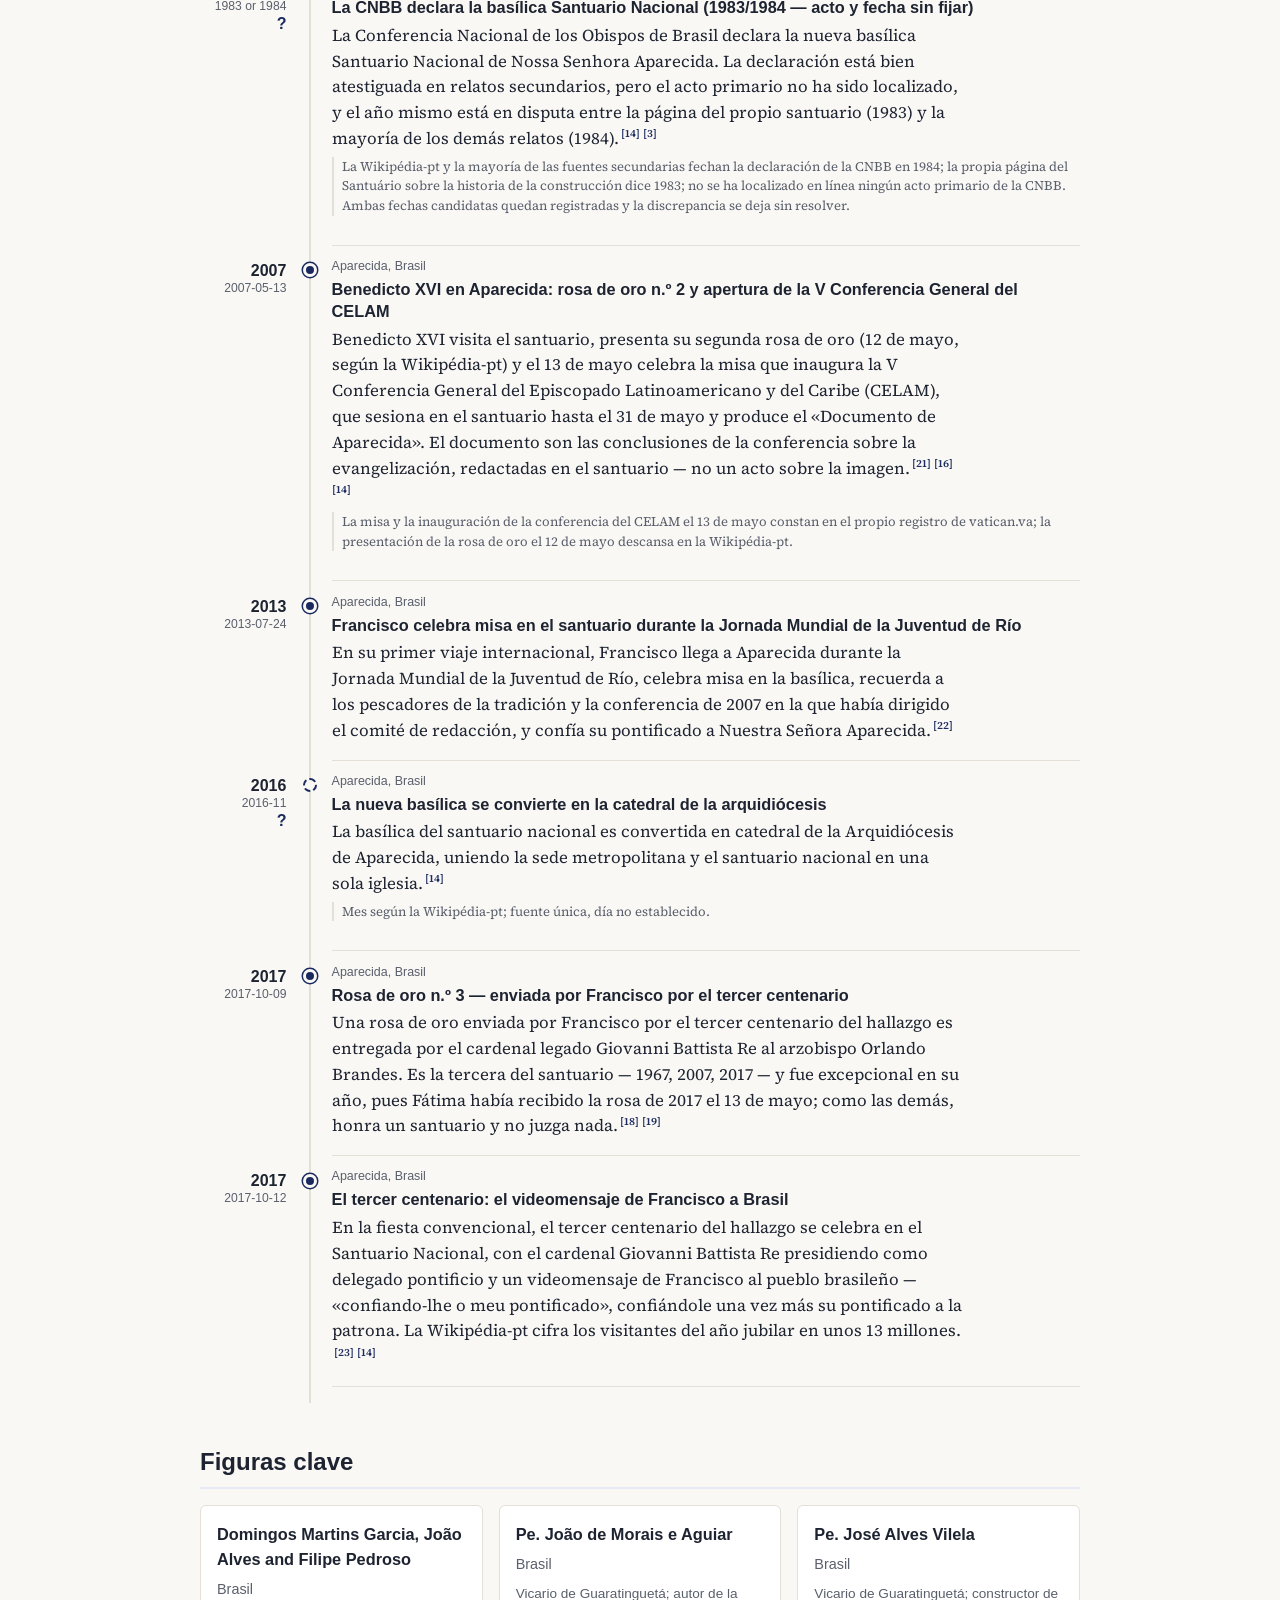
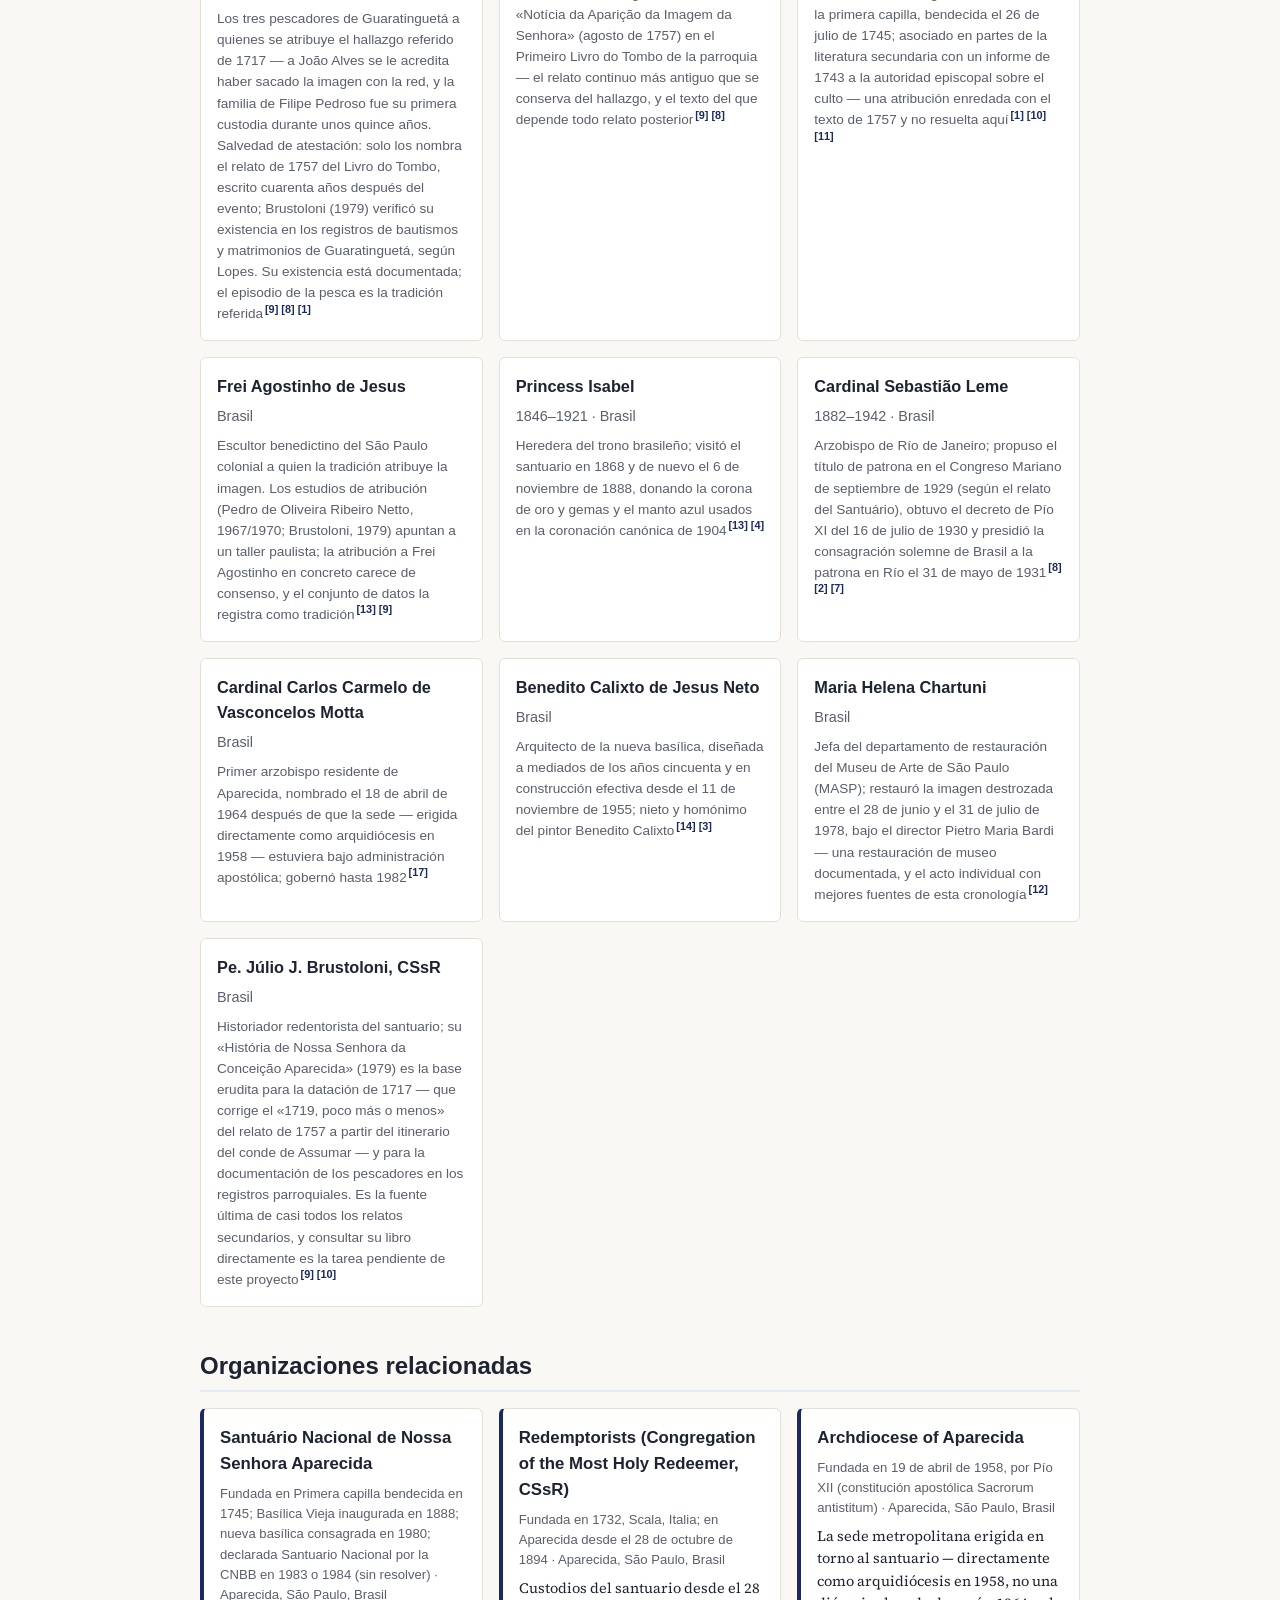
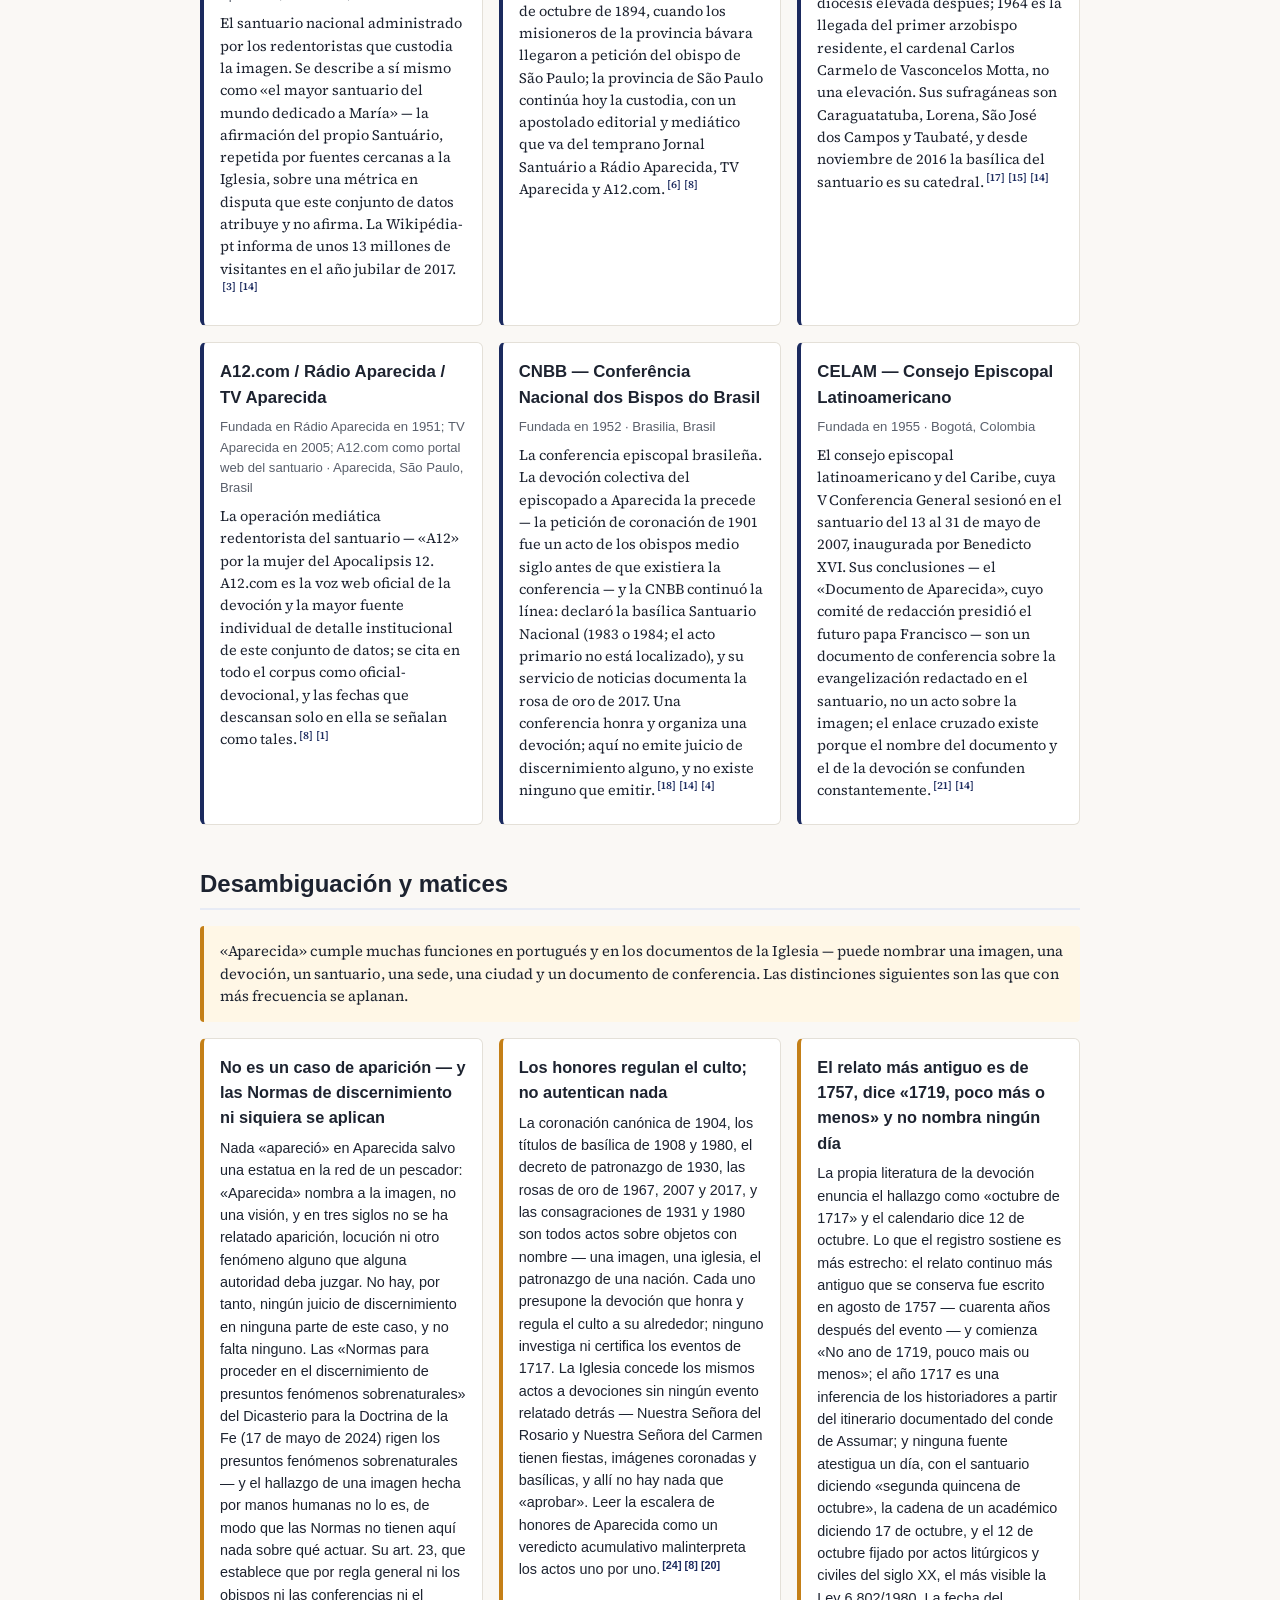
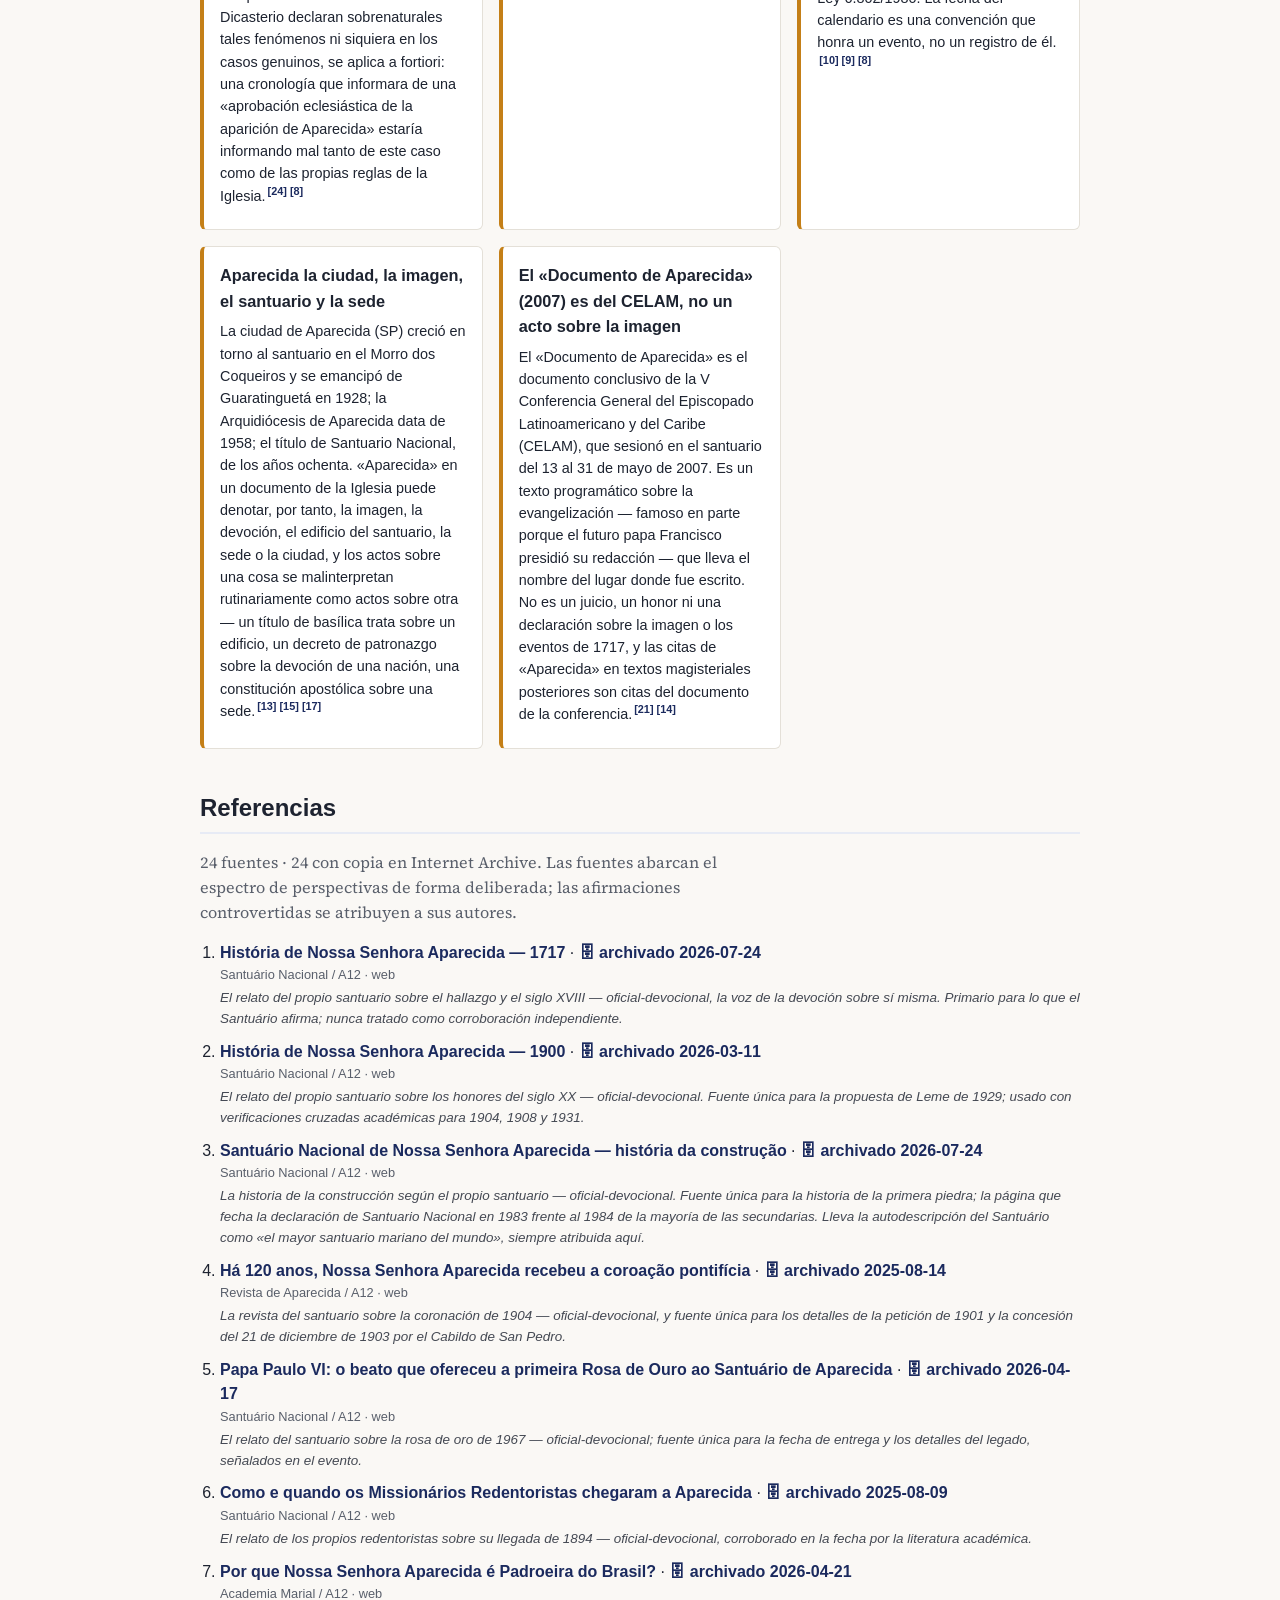
==== commit 44f2d08d: "Adopt core#74/#118/#119/#120/#121/#123/#3: vocabulary, look, citations, disputed dates, shared tests" ====
--- a/docs/es/index.html
+++ b/docs/es/index.html
@@ -15,6 +15,7 @@
   </script>
   <link rel="stylesheet" href="../styles.css">
   <script src="../river.js" defer></script>
+  <script src="../cite.js" defer data-label="Referencia" data-all="Todas las referencias"></script>
   <link rel="canonical" href="https://cronologia.github.io/aparecida/es/">
   <link rel="alternate" hreflang="en" href="https://cronologia.github.io/aparecida/en/">
   <link rel="alternate" hreflang="es" href="https://cronologia.github.io/aparecida/es/">
@@ -567,121 +568,121 @@
       espectro de perspectivas de forma deliberada; las afirmaciones controvertidas se atribuyen a sus autores.</p>
       <ol class="references">
         <li id="ref-1">
-          <a href="https://www.a12.com/santuario/historia-de-nossa-senhora-aparecida-1717" rel="noopener noreferrer" target="_blank">História de Nossa Senhora Aparecida — 1717</a> · <a class="archive-link" href="https://web.archive.org/web/20260724154701/https://www.a12.com/santuario/historia-de-nossa-senhora-aparecida-1717" rel="noopener noreferrer" target="_blank">🗄 archived 2026-07-24</a>
+          <a href="https://www.a12.com/santuario/historia-de-nossa-senhora-aparecida-1717" rel="noopener noreferrer" target="_blank">História de Nossa Senhora Aparecida — 1717</a> · <a class="archive-link" href="https://web.archive.org/web/20260724154701/https://www.a12.com/santuario/historia-de-nossa-senhora-aparecida-1717" rel="noopener noreferrer" target="_blank">🗄 archivado 2026-07-24</a>
           <span class="ref-meta">Santuário Nacional / A12 · web</span>
           <span class="ref-note">El relato del propio santuario sobre el hallazgo y el siglo XVIII — oficial-devocional, la voz de la devoción sobre sí misma. Primario para lo que el Santuário afirma; nunca tratado como corroboración independiente.</span>
         </li>
         <li id="ref-2">
-          <a href="https://www.a12.com/santuario/historia-de-nossa-senhora-aparecida-1900" rel="noopener noreferrer" target="_blank">História de Nossa Senhora Aparecida — 1900</a> · <a class="archive-link" href="https://web.archive.org/web/20260311092132/https://www.a12.com/santuario/historia-de-nossa-senhora-aparecida-1900" rel="noopener noreferrer" target="_blank">🗄 archived 2026-03-11</a>
+          <a href="https://www.a12.com/santuario/historia-de-nossa-senhora-aparecida-1900" rel="noopener noreferrer" target="_blank">História de Nossa Senhora Aparecida — 1900</a> · <a class="archive-link" href="https://web.archive.org/web/20260311092132/https://www.a12.com/santuario/historia-de-nossa-senhora-aparecida-1900" rel="noopener noreferrer" target="_blank">🗄 archivado 2026-03-11</a>
           <span class="ref-meta">Santuário Nacional / A12 · web</span>
           <span class="ref-note">El relato del propio santuario sobre los honores del siglo XX — oficial-devocional. Fuente única para la propuesta de Leme de 1929; usado con verificaciones cruzadas académicas para 1904, 1908 y 1931.</span>
         </li>
         <li id="ref-3">
-          <a href="https://www.a12.com/santuario/santuario-nacional-de-nossa-senhora-aparecida" rel="noopener noreferrer" target="_blank">Santuário Nacional de Nossa Senhora Aparecida — história da construção</a> · <a class="archive-link" href="https://web.archive.org/web/20260724154707/https://www.a12.com/santuario/santuario-nacional-de-nossa-senhora-aparecida" rel="noopener noreferrer" target="_blank">🗄 archived 2026-07-24</a>
+          <a href="https://www.a12.com/santuario/santuario-nacional-de-nossa-senhora-aparecida" rel="noopener noreferrer" target="_blank">Santuário Nacional de Nossa Senhora Aparecida — história da construção</a> · <a class="archive-link" href="https://web.archive.org/web/20260724154707/https://www.a12.com/santuario/santuario-nacional-de-nossa-senhora-aparecida" rel="noopener noreferrer" target="_blank">🗄 archivado 2026-07-24</a>
           <span class="ref-meta">Santuário Nacional / A12 · web</span>
           <span class="ref-note">La historia de la construcción según el propio santuario — oficial-devocional. Fuente única para la historia de la primera piedra; la página que fecha la declaración de Santuario Nacional en 1983 frente al 1984 de la mayoría de las secundarias. Lleva la autodescripción del Santuário como «el mayor santuario mariano del mundo», siempre atribuida aquí.</span>
         </li>
         <li id="ref-4">
-          <a href="https://www.a12.com/familiadosdevotos/revistadeaparecida/ha-120-anos-nossa-senhora-aparecida-recebeu-a-coroacao-pontificia" rel="noopener noreferrer" target="_blank">Há 120 anos, Nossa Senhora Aparecida recebeu a coroação pontifícia</a> · <a class="archive-link" href="https://web.archive.org/web/20250814210916/https://www.a12.com/familiadosdevotos/revistadeaparecida/ha-120-anos-nossa-senhora-aparecida-recebeu-a-coroacao-pontificia" rel="noopener noreferrer" target="_blank">🗄 archived 2025-08-14</a>
+          <a href="https://www.a12.com/familiadosdevotos/revistadeaparecida/ha-120-anos-nossa-senhora-aparecida-recebeu-a-coroacao-pontificia" rel="noopener noreferrer" target="_blank">Há 120 anos, Nossa Senhora Aparecida recebeu a coroação pontifícia</a> · <a class="archive-link" href="https://web.archive.org/web/20250814210916/https://www.a12.com/familiadosdevotos/revistadeaparecida/ha-120-anos-nossa-senhora-aparecida-recebeu-a-coroacao-pontificia" rel="noopener noreferrer" target="_blank">🗄 archivado 2025-08-14</a>
           <span class="ref-meta">Revista de Aparecida / A12 · web</span>
           <span class="ref-note">La revista del santuario sobre la coronación de 1904 — oficial-devocional, y fuente única para los detalles de la petición de 1901 y la concesión del 21 de diciembre de 1903 por el Cabildo de San Pedro.</span>
         </li>
         <li id="ref-5">
-          <a href="https://www.a12.com/santuario/noticias/papa-paulo-vi-o-beato-que-ofereceu-a-primeira-rosa-de-ouro-ao-santuario-de-aparecida" rel="noopener noreferrer" target="_blank">Papa Paulo VI: o beato que ofereceu a primeira Rosa de Ouro ao Santuário de Aparecida</a> · <a class="archive-link" href="https://web.archive.org/web/20260417085023/https://www.a12.com/santuario/noticias/papa-paulo-vi-o-beato-que-ofereceu-a-primeira-rosa-de-ouro-ao-santuario-de-aparecida" rel="noopener noreferrer" target="_blank">🗄 archived 2026-04-17</a>
+          <a href="https://www.a12.com/santuario/noticias/papa-paulo-vi-o-beato-que-ofereceu-a-primeira-rosa-de-ouro-ao-santuario-de-aparecida" rel="noopener noreferrer" target="_blank">Papa Paulo VI: o beato que ofereceu a primeira Rosa de Ouro ao Santuário de Aparecida</a> · <a class="archive-link" href="https://web.archive.org/web/20260417085023/https://www.a12.com/santuario/noticias/papa-paulo-vi-o-beato-que-ofereceu-a-primeira-rosa-de-ouro-ao-santuario-de-aparecida" rel="noopener noreferrer" target="_blank">🗄 archivado 2026-04-17</a>
           <span class="ref-meta">Santuário Nacional / A12 · web</span>
           <span class="ref-note">El relato del santuario sobre la rosa de oro de 1967 — oficial-devocional; fuente única para la fecha de entrega y los detalles del legado, señalados en el evento.</span>
         </li>
         <li id="ref-6">
-          <a href="https://www.a12.com/redentoristas/noticias/como-e-quando-os-missionarios-redentoristas-chegaram-a-aparecida" rel="noopener noreferrer" target="_blank">Como e quando os Missionários Redentoristas chegaram a Aparecida</a> · <a class="archive-link" href="https://web.archive.org/web/20250809000058/https://www.a12.com/redentoristas/noticias/como-e-quando-os-missionarios-redentoristas-chegaram-a-aparecida" rel="noopener noreferrer" target="_blank">🗄 archived 2025-08-09</a>
+          <a href="https://www.a12.com/redentoristas/noticias/como-e-quando-os-missionarios-redentoristas-chegaram-a-aparecida" rel="noopener noreferrer" target="_blank">Como e quando os Missionários Redentoristas chegaram a Aparecida</a> · <a class="archive-link" href="https://web.archive.org/web/20250809000058/https://www.a12.com/redentoristas/noticias/como-e-quando-os-missionarios-redentoristas-chegaram-a-aparecida" rel="noopener noreferrer" target="_blank">🗄 archivado 2025-08-09</a>
           <span class="ref-meta">Santuário Nacional / A12 · web</span>
           <span class="ref-note">El relato de los propios redentoristas sobre su llegada de 1894 — oficial-devocional, corroborado en la fecha por la literatura académica.</span>
         </li>
         <li id="ref-7">
-          <a href="https://www.a12.com/academia/artigos/por-que-nossa-senhora-aparecida-e-padroeira-do-brasil" rel="noopener noreferrer" target="_blank">Por que Nossa Senhora Aparecida é Padroeira do Brasil?</a> · <a class="archive-link" href="https://web.archive.org/web/20260421035128/https://www.a12.com/academia/artigos/por-que-nossa-senhora-aparecida-e-padroeira-do-brasil" rel="noopener noreferrer" target="_blank">🗄 archived 2026-04-21</a>
+          <a href="https://www.a12.com/academia/artigos/por-que-nossa-senhora-aparecida-e-padroeira-do-brasil" rel="noopener noreferrer" target="_blank">Por que Nossa Senhora Aparecida é Padroeira do Brasil?</a> · <a class="archive-link" href="https://web.archive.org/web/20260421035128/https://www.a12.com/academia/artigos/por-que-nossa-senhora-aparecida-e-padroeira-do-brasil" rel="noopener noreferrer" target="_blank">🗄 archivado 2026-04-21</a>
           <span class="ref-meta">Academia Marial / A12 · web</span>
           <span class="ref-note">La academia mariana del santuario sobre el patronazgo de 1930 — oficial-devocional, usada junto al relato académico para la fecha del decreto y el papel del cardenal Leme.</span>
         </li>
         <li id="ref-8">
-          <a href="https://faje.edu.br/periodicos/index.php/annales/article/download/3864/3928/12867" rel="noopener noreferrer" target="_blank">Aparecida: aspectos históricos de uma devoção</a> · <a class="archive-link" href="https://web.archive.org/web/20260824072042/https://faje.edu.br/periodicos/index.php/annales/article/download/3864/3928/12867" rel="noopener noreferrer" target="_blank">🗄 archived 2026-08-24</a>
+          <a href="https://faje.edu.br/periodicos/index.php/annales/article/download/3864/3928/12867" rel="noopener noreferrer" target="_blank">Aparecida: aspectos históricos de uma devoção</a> · <a class="archive-link" href="https://web.archive.org/web/20260824072042/https://faje.edu.br/periodicos/index.php/annales/article/download/3864/3928/12867" rel="noopener noreferrer" target="_blank">🗄 archivado 2026-08-24</a>
           <span class="ref-meta">Ney de Souza — Annales, FAJE, Belo Horizonte, v. 2, n. 4, 2017 · académico</span>
           <span class="ref-note">Artículo académico arbitrado de un historiador de la Iglesia de la PUC-SP — la fuente individual más sólida alcanzada para este conjunto de datos; cita íntegro el texto del Livro do Tombo y sostiene la secuencia del patronazgo de 1930–31 con citas de Pasin y Brustoloni.</span>
         </li>
         <li id="ref-9">
-          <a href="http://www.encontro2016.sp.anpuh.org/resources/anais/48/1462548314_ARQUIVO_ASANTANAFOTO.pdf" rel="noopener noreferrer" target="_blank">A Santa na foto: fotografia e devoção a Nossa Senhora Aparecida</a> · <a class="archive-link" href="https://web.archive.org/web/20240101045941/http://www.encontro2016.sp.anpuh.org/resources/anais/48/1462548314_ARQUIVO_ASANTANAFOTO.pdf" rel="noopener noreferrer" target="_blank">🗄 archived 2024-01-01</a>
+          <a href="http://www.encontro2016.sp.anpuh.org/resources/anais/48/1462548314_ARQUIVO_ASANTANAFOTO.pdf" rel="noopener noreferrer" target="_blank">A Santa na foto: fotografia e devoção a Nossa Senhora Aparecida</a> · <a class="archive-link" href="https://web.archive.org/web/20240101045941/http://www.encontro2016.sp.anpuh.org/resources/anais/48/1462548314_ARQUIVO_ASANTANAFOTO.pdf" rel="noopener noreferrer" target="_blank">🗄 archivado 2024-01-01</a>
           <span class="ref-meta">André Camargo Lopes — Anais do XXIII Encontro Estadual de História, ANPUH-SP, 2016 · académico</span>
           <span class="ref-note">Ponencia de congreso; lleva las citas de Brustoloni en las que este conjunto de datos se apoya para la «Notícia» de 1757, la descripción material de la imagen y la documentación de los pescadores en los registros parroquiales. Servida por http plano.</span>
         </li>
         <li id="ref-10">
-          <a href="https://www.gazetadopovo.com.br/ideias/leia-o-relato-mais-antigo-sobre-o-milagre-de-nossa-senhora-aparecida/" rel="noopener noreferrer" target="_blank">Leia o relato mais antigo sobre o milagre de Nossa Senhora Aparecida</a> · <a class="archive-link" href="https://web.archive.org/web/20260710163624/https://www.gazetadopovo.com.br/ideias/leia-o-relato-mais-antigo-sobre-o-milagre-de-nossa-senhora-aparecida/" rel="noopener noreferrer" target="_blank">🗄 archived 2026-07-10</a>
+          <a href="https://www.gazetadopovo.com.br/ideias/leia-o-relato-mais-antigo-sobre-o-milagre-de-nossa-senhora-aparecida/" rel="noopener noreferrer" target="_blank">Leia o relato mais antigo sobre o milagre de Nossa Senhora Aparecida</a> · <a class="archive-link" href="https://web.archive.org/web/20260710163624/https://www.gazetadopovo.com.br/ideias/leia-o-relato-mais-antigo-sobre-o-milagre-de-nossa-senhora-aparecida/" rel="noopener noreferrer" target="_blank">🗄 archivado 2026-07-10</a>
           <span class="ref-meta">Gazeta do Povo · prensa</span>
           <span class="ref-note">Prensa brasileña generalista; transcribe el texto colonial, incluido el comienzo «1719, pouco mais ou menos». Etiqueta el texto como «1743, del P. José Alves Vilela» — un lado del enredo de atribución que este conjunto de datos registra en lugar de resolver.</span>
         </li>
         <li id="ref-11">
-          <a href="https://diocesedepiracicaba.org.br/capa.asp?p=461" rel="noopener noreferrer" target="_blank">História da devoção a Nossa Senhora Aparecida</a> · <a class="archive-link" href="https://web.archive.org/web/20260116033558/https://diocesedepiracicaba.org.br/capa.asp?p=461" rel="noopener noreferrer" target="_blank">🗄 archived 2026-01-16</a>
+          <a href="https://diocesedepiracicaba.org.br/capa.asp?p=461" rel="noopener noreferrer" target="_blank">História da devoção a Nossa Senhora Aparecida</a> · <a class="archive-link" href="https://web.archive.org/web/20260116033558/https://diocesedepiracicaba.org.br/capa.asp?p=461" rel="noopener noreferrer" target="_blank">🗄 archivado 2026-01-16</a>
           <span class="ref-meta">Diocese de Piracicaba · oficial</span>
           <span class="ref-note">Una historia devocional diocesana — confesional; su afirmación de un informe «ocho años después del evento» (~1725) subyacente a la entrada de 1757 es una hebra del enredo de atestación, registrada como su relato.</span>
         </li>
         <li id="ref-12">
-          <a href="https://www.saopauloinfoco.com.br/restauro-nossa-senhora/" rel="noopener noreferrer" target="_blank">O quebra-cabeça de 200 peças: o restauro da imagem de Nossa Senhora no MASP</a> · <a class="archive-link" href="https://web.archive.org/web/20220807222944/https://www.saopauloinfoco.com.br/restauro-nossa-senhora/" rel="noopener noreferrer" target="_blank">🗄 archived 2022-08-07</a>
+          <a href="https://www.saopauloinfoco.com.br/restauro-nossa-senhora/" rel="noopener noreferrer" target="_blank">O quebra-cabeça de 200 peças: o restauro da imagem de Nossa Senhora no MASP</a> · <a class="archive-link" href="https://web.archive.org/web/20220807222944/https://www.saopauloinfoco.com.br/restauro-nossa-senhora/" rel="noopener noreferrer" target="_blank">🗄 archivado 2022-08-07</a>
           <span class="ref-meta">São Paulo In Foco · web</span>
           <span class="ref-note">Un sitio de historia de la ciudad de São Paulo — independiente del santuario, y el relato alcanzable más detallado de la rotura de 1978 y de la restauración en el MASP.</span>
         </li>
         <li id="ref-13">
-          <a href="https://pt.wikipedia.org/wiki/Nossa_Senhora_da_Concei%C3%A7%C3%A3o_Aparecida" rel="noopener noreferrer" target="_blank">Nossa Senhora da Conceição Aparecida</a> · <a class="archive-link" href="https://web.archive.org/web/20260630015830/https://pt.wikipedia.org/wiki/Nossa_Senhora_da_Concei%C3%A7%C3%A3o_Aparecida" rel="noopener noreferrer" target="_blank">🗄 archived 2026-06-30</a>
+          <a href="https://pt.wikipedia.org/wiki/Nossa_Senhora_da_Concei%C3%A7%C3%A3o_Aparecida" rel="noopener noreferrer" target="_blank">Nossa Senhora da Conceição Aparecida</a> · <a class="archive-link" href="https://web.archive.org/web/20260630015830/https://pt.wikipedia.org/wiki/Nossa_Senhora_da_Concei%C3%A7%C3%A3o_Aparecida" rel="noopener noreferrer" target="_blank">🗄 archivado 2026-06-30</a>
           <span class="ref-meta">Wikipédia (pt) · enciclopedia</span>
           <span class="ref-note">De elaboración colaborativa; usada para verificaciones cruzadas y para fechas para las que no se alcanzó mejor fuente, cada una señalada como de fuente única donde está sola. Anota que la atribución a Frei Agostinho «carece de consenso».</span>
         </li>
         <li id="ref-14">
-          <a href="https://pt.wikipedia.org/wiki/Catedral_Bas%C3%ADlica_de_Nossa_Senhora_Aparecida" rel="noopener noreferrer" target="_blank">Catedral Basílica de Nossa Senhora Aparecida</a> · <a class="archive-link" href="https://web.archive.org/web/20260517124218/https://pt.wikipedia.org/wiki/Catedral_Bas%C3%ADlica_de_Nossa_Senhora_Aparecida" rel="noopener noreferrer" target="_blank">🗄 archived 2026-05-17</a>
+          <a href="https://pt.wikipedia.org/wiki/Catedral_Bas%C3%ADlica_de_Nossa_Senhora_Aparecida" rel="noopener noreferrer" target="_blank">Catedral Basílica de Nossa Senhora Aparecida</a> · <a class="archive-link" href="https://web.archive.org/web/20260517124218/https://pt.wikipedia.org/wiki/Catedral_Bas%C3%ADlica_de_Nossa_Senhora_Aparecida" rel="noopener noreferrer" target="_blank">🗄 archivado 2026-05-17</a>
           <span class="ref-meta">Wikipédia (pt) · enciclopedia</span>
           <span class="ref-note">De elaboración colaborativa; usada para las dimensiones y la cronología del edificio, la datación de 1984 del Santuario Nacional (frente al 1983 del santuario), el cambio a catedral de 2016 y la afirmación de «segunda iglesia más grande» — esta última siempre atribuida, nunca afirmada.</span>
         </li>
         <li id="ref-15">
-          <a href="https://pt.wikipedia.org/wiki/Arquidiocese_de_Aparecida" rel="noopener noreferrer" target="_blank">Arquidiocese de Aparecida</a> · <a class="archive-link" href="https://web.archive.org/web/20251219005345/https://pt.wikipedia.org/wiki/Arquidiocese_de_Aparecida" rel="noopener noreferrer" target="_blank">🗄 archived 2025-12-19</a>
+          <a href="https://pt.wikipedia.org/wiki/Arquidiocese_de_Aparecida" rel="noopener noreferrer" target="_blank">Arquidiocese de Aparecida</a> · <a class="archive-link" href="https://web.archive.org/web/20251219005345/https://pt.wikipedia.org/wiki/Arquidiocese_de_Aparecida" rel="noopener noreferrer" target="_blank">🗄 archivado 2025-12-19</a>
           <span class="ref-meta">Wikipédia (pt) · enciclopedia</span>
           <span class="ref-note">De elaboración colaborativa; verificación cruzada de Catholic-Hierarchy sobre la erección de la sede en 1958 directamente como arquidiócesis.</span>
         </li>
         <li id="ref-16">
-          <a href="https://pt.wikipedia.org/wiki/Rosa_de_Ouro_(condecora%C3%A7%C3%A3o)" rel="noopener noreferrer" target="_blank">Rosa de Ouro</a> · <a class="archive-link" href="https://web.archive.org/web/20260726231139/https://pt.wikipedia.org/wiki/Rosa_de_Ouro_(condecora%C3%A7%C3%A3o)" rel="noopener noreferrer" target="_blank">🗄 archived 2026-07-26</a>
+          <a href="https://pt.wikipedia.org/wiki/Rosa_de_Ouro_(condecora%C3%A7%C3%A3o)" rel="noopener noreferrer" target="_blank">Rosa de Ouro</a> · <a class="archive-link" href="https://web.archive.org/web/20260726231139/https://pt.wikipedia.org/wiki/Rosa_de_Ouro_(condecora%C3%A7%C3%A3o)" rel="noopener noreferrer" target="_blank">🗄 archivado 2026-07-26</a>
           <span class="ref-meta">Wikipédia (pt) · enciclopedia</span>
           <span class="ref-note">Lista de elaboración colaborativa de concesiones de rosas de oro; corrobora las tres rosas de Aparecida y fecha la presentación de Benedicto XVI de 2007 el 12 de mayo.</span>
         </li>
         <li id="ref-17">
-          <a href="https://www.catholic-hierarchy.org/diocese/dapar.html" rel="noopener noreferrer" target="_blank">Archdiocese of Aparecida</a> · <a class="archive-link" href="https://web.archive.org/web/20260309022137/https://www.catholic-hierarchy.org/diocese/dapar.html" rel="noopener noreferrer" target="_blank">🗄 archived 2026-03-09</a>
+          <a href="https://www.catholic-hierarchy.org/diocese/dapar.html" rel="noopener noreferrer" target="_blank">Archdiocese of Aparecida</a> · <a class="archive-link" href="https://web.archive.org/web/20260309022137/https://www.catholic-hierarchy.org/diocese/dapar.html" rel="noopener noreferrer" target="_blank">🗄 archivado 2026-03-09</a>
           <span class="ref-meta">Catholic-Hierarchy.org · base de datos</span>
           <span class="ref-note">Una base de datos de referencia independiente sobre diócesis y ordinarios, compilada a partir de los avisos publicados por la Santa Sede; la fuente para la fecha de erección de la sede, su erección directamente como arquidiócesis y la sucesión de arzobispos.</span>
         </li>
         <li id="ref-18">
-          <a href="https://www.cnbb.org.br/papa-francisco-concede-terceira-rosa-de-ouro-ao-santuario-nacional/" rel="noopener noreferrer" target="_blank">Papa Francisco concede a terceira Rosa de Ouro ao Santuário Nacional</a> · <a class="archive-link" href="https://web.archive.org/web/20260606043348/https://www.cnbb.org.br/papa-francisco-concede-terceira-rosa-de-ouro-ao-santuario-nacional/" rel="noopener noreferrer" target="_blank">🗄 archived 2026-06-06</a>
+          <a href="https://www.cnbb.org.br/papa-francisco-concede-terceira-rosa-de-ouro-ao-santuario-nacional/" rel="noopener noreferrer" target="_blank">Papa Francisco concede a terceira Rosa de Ouro ao Santuário Nacional</a> · <a class="archive-link" href="https://web.archive.org/web/20260606043348/https://www.cnbb.org.br/papa-francisco-concede-terceira-rosa-de-ouro-ao-santuario-nacional/" rel="noopener noreferrer" target="_blank">🗄 archivado 2026-06-06</a>
           <span class="ref-meta">CNBB — Conferência Nacional dos Bispos do Brasil · oficial</span>
           <span class="ref-note">El servicio de noticias de la conferencia episcopal — perspectiva eclesial institucional; primario para el propio reporte de la conferencia sobre la rosa de 2017 y su recuento de las tres rosas.</span>
         </li>
         <li id="ref-19">
-          <a href="https://agenciabrasil.ebc.com.br/geral/noticia/2017-10/papa-francisco-rosa-de-ouro-santuario-300-anos-de-aparecida" rel="noopener noreferrer" target="_blank">Papa Francisco envia Rosa de Ouro ao santuário pelos 300 anos de Aparecida</a> · <a class="archive-link" href="https://web.archive.org/web/20251011175106/https://agenciabrasil.ebc.com.br/geral/noticia/2017-10/papa-francisco-rosa-de-ouro-santuario-300-anos-de-aparecida" rel="noopener noreferrer" target="_blank">🗄 archived 2025-10-11</a>
+          <a href="https://agenciabrasil.ebc.com.br/geral/noticia/2017-10/papa-francisco-rosa-de-ouro-santuario-300-anos-de-aparecida" rel="noopener noreferrer" target="_blank">Papa Francisco envia Rosa de Ouro ao santuário pelos 300 anos de Aparecida</a> · <a class="archive-link" href="https://web.archive.org/web/20251011175106/https://agenciabrasil.ebc.com.br/geral/noticia/2017-10/papa-francisco-rosa-de-ouro-santuario-300-anos-de-aparecida" rel="noopener noreferrer" target="_blank">🗄 archivado 2025-10-11</a>
           <span class="ref-meta">Agência Brasil (EBC) (La agencia estatal de noticias de Brasil — cobertura secular de los actos del tercer centenario de 2017.) · prensa</span>
         </li>
         <li id="ref-20">
-          <a href="https://www.vatican.va/content/john-paul-ii/en/homilies/1980/documents/hf_jp-ii_hom_19800704_aparecida-brazil.html" rel="noopener noreferrer" target="_blank">Homily at the Mass in the Basilica of Aparecida, 4 July 1980</a> · <a class="archive-link" href="https://web.archive.org/web/20260607175453/https://www.vatican.va/content/john-paul-ii/en/homilies/1980/documents/hf_jp-ii_hom_19800704_aparecida-brazil.html" rel="noopener noreferrer" target="_blank">🗄 archived 2026-06-07</a>
+          <a href="https://www.vatican.va/content/john-paul-ii/en/homilies/1980/documents/hf_jp-ii_hom_19800704_aparecida-brazil.html" rel="noopener noreferrer" target="_blank">Homily at the Mass in the Basilica of Aparecida, 4 July 1980</a> · <a class="archive-link" href="https://web.archive.org/web/20260607175453/https://www.vatican.va/content/john-paul-ii/en/homilies/1980/documents/hf_jp-ii_hom_19800704_aparecida-brazil.html" rel="noopener noreferrer" target="_blank">🗄 archivado 2026-06-07</a>
           <span class="ref-meta">vatican.va — Holy See · oficial</span>
           <span class="ref-note">El acto mismo: la homilía de consagración de Juan Pablo II, primaria para la fecha y las palabras de la consagración. Su relato de 1717 dentro de ella es narración devocional, no un dictamen histórico.</span>
         </li>
         <li id="ref-21">
-          <a href="https://www.vatican.va/content/benedict-xvi/en/homilies/2007/documents/hf_ben-xvi_hom_20070513_conference-brazil.html" rel="noopener noreferrer" target="_blank">Homily at the inauguration of the Fifth General Conference of the Bishops of Latin America and the Caribbean, Aparecida, 13 May 2007</a> · <a class="archive-link" href="https://web.archive.org/web/20260416021610/https://www.vatican.va/content/benedict-xvi/en/homilies/2007/documents/hf_ben-xvi_hom_20070513_conference-brazil.html" rel="noopener noreferrer" target="_blank">🗄 archived 2026-04-16</a>
+          <a href="https://www.vatican.va/content/benedict-xvi/en/homilies/2007/documents/hf_ben-xvi_hom_20070513_conference-brazil.html" rel="noopener noreferrer" target="_blank">Homily at the inauguration of the Fifth General Conference of the Bishops of Latin America and the Caribbean, Aparecida, 13 May 2007</a> · <a class="archive-link" href="https://web.archive.org/web/20260416021610/https://www.vatican.va/content/benedict-xvi/en/homilies/2007/documents/hf_ben-xvi_hom_20070513_conference-brazil.html" rel="noopener noreferrer" target="_blank">🗄 archivado 2026-04-16</a>
           <span class="ref-meta">vatican.va — Holy See · oficial</span>
           <span class="ref-note">El acto mismo: la homilía de Benedicto XVI que abre la conferencia del CELAM en el santuario — primaria para la visita y la inauguración de la conferencia.</span>
         </li>
         <li id="ref-22">
-          <a href="https://www.vatican.va/content/francesco/en/homilies/2013/documents/papa-francesco_20130724_gmg-omelia-aparecida.html" rel="noopener noreferrer" target="_blank">Homily at the Shrine of Our Lady of the Conception of Aparecida, 24 July 2013</a> · <a class="archive-link" href="https://web.archive.org/web/20251209211626/https://www.vatican.va/content/francesco/en/homilies/2013/documents/papa-francesco_20130724_gmg-omelia-aparecida.html" rel="noopener noreferrer" target="_blank">🗄 archived 2025-12-09</a>
+          <a href="https://www.vatican.va/content/francesco/en/homilies/2013/documents/papa-francesco_20130724_gmg-omelia-aparecida.html" rel="noopener noreferrer" target="_blank">Homily at the Shrine of Our Lady of the Conception of Aparecida, 24 July 2013</a> · <a class="archive-link" href="https://web.archive.org/web/20251209211626/https://www.vatican.va/content/francesco/en/homilies/2013/documents/papa-francesco_20130724_gmg-omelia-aparecida.html" rel="noopener noreferrer" target="_blank">🗄 archivado 2025-12-09</a>
           <span class="ref-meta">vatican.va — Holy See · oficial</span>
           <span class="ref-note">El acto mismo: la homilía de Francisco en el santuario durante la Jornada Mundial de la Juventud de Río — primaria para la fecha y las palabras de la visita.</span>
         </li>
         <li id="ref-23">
-          <a href="https://www.vatican.va/content/francesco/pt/messages/pont-messages/2017/documents/papa-francesco_20171012_videomessaggio-popolo-brasiliano.html" rel="noopener noreferrer" target="_blank">Videomensagem do Papa Francisco ao povo brasileiro pelos 300 anos do encontro da imagem de Nossa Senhora Aparecida, 12 October 2017</a> · <a class="archive-link" href="https://web.archive.org/web/20260113220930/https://www.vatican.va/content/francesco/pt/messages/pont-messages/2017/documents/papa-francesco_20171012_videomessaggio-popolo-brasiliano.html" rel="noopener noreferrer" target="_blank">🗄 archived 2026-01-13</a>
+          <a href="https://www.vatican.va/content/francesco/pt/messages/pont-messages/2017/documents/papa-francesco_20171012_videomessaggio-popolo-brasiliano.html" rel="noopener noreferrer" target="_blank">Videomensagem do Papa Francisco ao povo brasileiro pelos 300 anos do encontro da imagem de Nossa Senhora Aparecida, 12 October 2017</a> · <a class="archive-link" href="https://web.archive.org/web/20260113220930/https://www.vatican.va/content/francesco/pt/messages/pont-messages/2017/documents/papa-francesco_20171012_videomessaggio-popolo-brasiliano.html" rel="noopener noreferrer" target="_blank">🗄 archivado 2026-01-13</a>
           <span class="ref-meta">vatican.va — Holy See · oficial</span>
           <span class="ref-note">El acto mismo: el videomensaje de Francisco por el tercer centenario — primario para su fecha y sus palabras, incluida la renovada entrega de su pontificado.</span>
         </li>
         <li id="ref-24">
-          <a href="https://www.vatican.va/roman_curia/congregations/cfaith/documents/rc_ddf_doc_20240517_norme-fenomeni-soprannaturali_en.html" rel="noopener noreferrer" target="_blank">Norms for Proceeding in the Discernment of Alleged Supernatural Phenomena (17 May 2024)</a> · <a class="archive-link" href="https://web.archive.org/web/20260810033236/https://www.vatican.va/roman_curia/congregations/cfaith/documents/rc_ddf_doc_20240517_norme-fenomeni-soprannaturali_en.html" rel="noopener noreferrer" target="_blank">🗄 archived 2026-08-10</a>
+          <a href="https://www.vatican.va/roman_curia/congregations/cfaith/documents/rc_ddf_doc_20240517_norme-fenomeni-soprannaturali_en.html" rel="noopener noreferrer" target="_blank">Norms for Proceeding in the Discernment of Alleged Supernatural Phenomena (17 May 2024)</a> · <a class="archive-link" href="https://web.archive.org/web/20260810033236/https://www.vatican.va/roman_curia/congregations/cfaith/documents/rc_ddf_doc_20240517_norme-fenomeni-soprannaturali_en.html" rel="noopener noreferrer" target="_blank">🗄 archivado 2026-08-10</a>
           <span class="ref-meta">Dicastery for the Doctrine of the Faith, Holy See · oficial</span>
           <span class="ref-note">El procedimiento vigente de la Iglesia para juzgar los fenómenos sobrenaturales referidos. Citado aquí por la regla que enuncia — y por el hecho de que no se aplica: el hallazgo de una imagen hecha por manos humanas no es un presunto fenómeno sobrenatural, de modo que este caso no tiene expediente de discernimiento que estas Normas puedan regir.</span>
         </li>
--- a/docs/styles.css
+++ b/docs/styles.css
@@ -2,7 +2,7 @@
   --bg: #faf8f5;
   --surface: #ffffff;
   --ink: #1d2330;
-  --muted: #6b7280;
+  --muted: #595f6b;
   --accent: #1b2a5e;
   --accent-dark: #101b40;
   --accent-soft: #e4e8f6;
@@ -296,7 +296,7 @@
 .lang-switch { float: right; display: flex; gap: .35rem; align-items: center; font-size: .8rem; font-weight: 700; }
 .lang-switch a { color: var(--muted); text-decoration: none; padding: .1rem .3rem; border-radius: 3px; }
 .lang-switch a:hover { color: var(--accent); background: var(--accent-soft); }
-.lang-switch .lang-current { color: var(--accent); background: var(--accent-soft); padding: .1rem .3rem; border-radius: 3px; }
+.lang-switch .lang-current { color: var(--accent-dark); background: var(--accent-soft); padding: .1rem .3rem; border-radius: 3px; }
 
 /* Machine-translation disclaimer (non-English pages) */
 .i18n-disclaimer {
@@ -415,8 +415,8 @@
 /* Four steps of intensity — always alongside the printed number, never instead. */
 .sw-i1 { background: color-mix(in srgb, var(--accent) 12%, transparent); }
 .sw-i2 { background: color-mix(in srgb, var(--accent) 28%, transparent); }
-.sw-i3 { background: color-mix(in srgb, var(--accent) 46%, transparent); }
-.sw-i4 { background: color-mix(in srgb, var(--accent) 64%, transparent); }
+.sw-i3 { background: var(--accent); }
+.sw-i4 { background: var(--accent-dark); }
 .sw-i3 a, .sw-i4 a { color: #fff; }
 .sw-zero { background: transparent; }
 .sw-zero::after { content: '·'; color: var(--muted); }
@@ -562,9 +562,9 @@
 .rv-l0 { --c: var(--accent); }
 .rv-lanes .rv-l0 { --c: #4338a0; }
 .rv-l1 { --c: #13776d; }
-.rv-l2 { --c: #a8620f; }
+.rv-l2 { --c: #9d5c0e; }
 .rv-l3 { --c: #b0306a; }
-.rv-l4 { --c: #2f7fb5; }
+.rv-l4 { --c: #2a72a2; }
 .rv-l5 { --c: #5e7a1a; }
 .rv-l6 { --c: #8a5a44; }
 .rv-l7 { --c: #555f6d; }
@@ -636,3 +636,150 @@
   .rv-e[hidden] { display: grid; }
   .rv-card { animation: none; }
 }
+
+.rv-ribbon .rv-hl { font-size: 9.5px; font-weight: 700; fill: var(--ink); }
+.rv-ribbon .rv-hl-tick { stroke: var(--ink); stroke-width: 1; stroke-dasharray: 2 2; opacity: .55; }
+.rv-claims { margin: .55rem 0 0; font-size: .86rem; }
+.rv-claims-h { margin: 0 0 .3rem; font-size: .72rem; font-weight: 700; letter-spacing: .04em; text-transform: uppercase; color: var(--muted); }
+.rv-claims-h span { font-weight: 600; letter-spacing: 0; text-transform: none; margin-left: .3rem; }
+.rv-span { position: relative; height: 12px; margin: 0 .4rem .35rem; border-bottom: 1px solid var(--line); max-width: 22rem; }
+.rv-span i, .rv-span b { position: absolute; bottom: -1px; }
+.rv-span .rv-ct { width: 2px; height: 9px; margin-left: -1px; background: var(--accent); }
+.rv-span .rv-cr { height: 5px; min-width: 2px; background: color-mix(in srgb, var(--accent) 45%, transparent); border: 1px solid var(--accent); border-radius: 2px; }
+.rv-span b { width: 9px; height: 9px; margin-left: -4.5px; bottom: -5px; border-radius: 50%; background: var(--bg); border: 2px solid var(--accent); }
+.rv-claims ul { margin: 0; padding-left: 1.1rem; }
+.rv-claims li { margin: .1rem 0; }
+.rv-cyr { font-weight: 700; font-variant-numeric: tabular-nums; }
+
+/* ---------------------------------------------------------------------------
+   Citation previews (core#119): a click or tap on [n] shows the reference
+   beside the claim (src/cite.js). Colours come from the page tokens, so the
+   dark scheme needs nothing of its own. Never printed.
+   --------------------------------------------------------------------------- */
+.cite-pop {
+  position: fixed; inset: auto; margin: 0; max-width: min(26rem, calc(100vw - 16px));
+  padding: .7rem .85rem .6rem; background: var(--surface); color: var(--ink);
+  border: 1px solid var(--line); border-radius: 8px; font-size: .88rem; line-height: 1.45;
+  box-shadow: 0 8px 28px rgb(0 0 0 / .18);
+}
+.cite-pop-head { margin: 0 0 .3rem; font-size: .72rem; font-weight: 700; letter-spacing: .04em; text-transform: uppercase; color: var(--muted); }
+.cite-pop-body > a:first-child { font-weight: 600; }
+.cite-pop-body .ref-meta { margin-top: .15rem; }
+.cite-pop-foot { margin: .5rem 0 0; font-size: .8rem; }
+sup.cite a[aria-expanded] { text-decoration: underline; }
+@media print { .cite-pop { display: none !important; } }
+
+/* ---------------------------------------------------------------------------
+   Look and feel (core#118): a text face for the prose, and a palette derived
+   from one colour. Source Serif 4 (SIL OFL, src/fonts/OFL.txt) is self-hosted
+   - no font CDN, nothing that tracks readers - in two subsets: Latin (en, es,
+   pt) and Latin Extended, which a page downloads only if it uses one of its
+   characters. Navigation, labels, tables and figures stay in the system
+   face; only running prose takes the serif, with old-style figures.
+   Each site declares --accent; the dark shade and the soft tint derive from
+   it in OKLCH, calibrated against the 23 hand-tuned pairs (mean deltaE 0.02
+   and 0.009). A browser without relative colour syntax keeps the site's own
+   declared values.
+   --------------------------------------------------------------------------- */
+@font-face { font-family: 'Source Serif 4'; font-style: normal; font-weight: 400; font-display: swap;
+  src: url('fonts/source-serif-4-latin-400-normal.woff2') format('woff2'); unicode-range: U+0000-00FF,U+0131,U+0152-0153,U+02BB-02BC,U+02C6,U+02DA,U+02DC,U+0304,U+0308,U+0329,U+2000-206F,U+20AC,U+2122,U+2191,U+2193,U+2212,U+2215,U+FEFF,U+FFFD; }
+@font-face { font-family: 'Source Serif 4'; font-style: italic; font-weight: 400; font-display: swap;
+  src: url('fonts/source-serif-4-latin-400-italic.woff2') format('woff2'); unicode-range: U+0000-00FF,U+0131,U+0152-0153,U+02BB-02BC,U+02C6,U+02DA,U+02DC,U+0304,U+0308,U+0329,U+2000-206F,U+20AC,U+2122,U+2191,U+2193,U+2212,U+2215,U+FEFF,U+FFFD; }
+@font-face { font-family: 'Source Serif 4'; font-style: normal; font-weight: 600; font-display: swap;
+  src: url('fonts/source-serif-4-latin-600-normal.woff2') format('woff2'); unicode-range: U+0000-00FF,U+0131,U+0152-0153,U+02BB-02BC,U+02C6,U+02DA,U+02DC,U+0304,U+0308,U+0329,U+2000-206F,U+20AC,U+2122,U+2191,U+2193,U+2212,U+2215,U+FEFF,U+FFFD; }
+@font-face { font-family: 'Source Serif 4'; font-style: normal; font-weight: 400; font-display: swap;
+  src: url('fonts/source-serif-4-latin-ext-400-normal.woff2') format('woff2'); unicode-range: U+0100-02BA,U+02BD-02C5,U+02C7-02CC,U+02CE-02D7,U+02DD-02FF,U+0304,U+0308,U+0329,U+1D00-1DBF,U+1E00-1E9F,U+1EF2-1EFF,U+2020,U+20A0-20AB,U+20AD-20C0,U+2113,U+2C60-2C7F,U+A720-A7FF; }
+@font-face { font-family: 'Source Serif 4'; font-style: italic; font-weight: 400; font-display: swap;
+  src: url('fonts/source-serif-4-latin-ext-400-italic.woff2') format('woff2'); unicode-range: U+0100-02BA,U+02BD-02C5,U+02C7-02CC,U+02CE-02D7,U+02DD-02FF,U+0304,U+0308,U+0329,U+1D00-1DBF,U+1E00-1E9F,U+1EF2-1EFF,U+2020,U+20A0-20AB,U+20AD-20C0,U+2113,U+2C60-2C7F,U+A720-A7FF; }
+@font-face { font-family: 'Source Serif 4'; font-style: normal; font-weight: 600; font-display: swap;
+  src: url('fonts/source-serif-4-latin-ext-600-normal.woff2') format('woff2'); unicode-range: U+0100-02BA,U+02BD-02C5,U+02C7-02CC,U+02CE-02D7,U+02DD-02FF,U+0304,U+0308,U+0329,U+1D00-1DBF,U+1E00-1E9F,U+1EF2-1EFF,U+2020,U+20A0-20AB,U+20AD-20C0,U+2113,U+2C60-2C7F,U+A720-A7FF; }
+:root { --font-text: 'Source Serif 4', Georgia, 'Times New Roman', serif; }
+@supports (color: oklch(from red l c h)) {
+  :root {
+    --accent-dark: oklch(from var(--accent) calc(l * .76) c h);
+    --accent-soft: oklch(from var(--accent) .94 calc(c * .15) h);
+  }
+}
+.rv-text, .date-note, .section-intro, .rv-claims li, .notice, blockquote,
+#about p, #about li, #about dd,
+.cat-item p:not([class]), .related-card p:not([class]), .party-card p:not([class]) {
+  font-family: var(--font-text); font-variant-numeric: oldstyle-nums proportional-nums;
+}
+.rv-text { font-size: 1.04rem; line-height: 1.55; }
+
+/* ---------------------------------------------------------------------------
+   Print (core#3): the page on paper. On screen a reference is a link; on paper
+   it is only useful with its address, and with the archived copy's address
+   when the live one may be gone. Headings never end a page.
+   --------------------------------------------------------------------------- */
+@page { margin: 16mm 14mm; }
+@media print {
+  ol.references a[href^="http"]:not(.archive-link)::after,
+  ol.references a.archive-link::after {
+    content: " <" attr(href) ">"; font-size: .72rem; font-weight: 400; color: #444; word-break: break-all;
+  }
+  h2, h3 { break-after: avoid; page-break-after: avoid; }
+  .notice, ol.references li, .rv-claims { break-inside: avoid; page-break-inside: avoid; }
+  .rv-empty, .rv-status { display: none; }
+}
+
+/* ---------------------------------------------------------------------------
+   Dark mode (core#113): follows the reader's system setting; the light page
+   is untouched. A self-contained block, appended last, so it layers over any
+   site's copy of the stylesheet: it redefines the base tokens and restates
+   only the rules that hard-code a light colour. The site accent is a dark
+   hue, so wherever it is TEXT it is lifted to --accent-hi; where it is a fill
+   it stays the accent. Screen only: print keeps the light page.
+   --------------------------------------------------------------------------- */
+@media screen and (prefers-color-scheme: dark) {
+  :root {
+    color-scheme: dark;
+    --bg: #121418; --surface: #1a1d23; --ink: #e4e6ea; --muted: #9ba2ae; --line: #2d313a;
+    --accent-hi: color-mix(in srgb, var(--accent) 45%, #ffffff);
+    --accent-soft: color-mix(in srgb, var(--accent) 26%, #1a1d23);
+    --accent-dark: var(--accent-hi);
+    --card: var(--surface);
+  }
+  .site-header { background: linear-gradient(135deg, color-mix(in srgb, var(--accent) 45%, #000000), var(--accent)); }
+  .site-nav { background: #0d0f13; box-shadow: 0 1px 0 var(--line); }
+  a { color: var(--accent-hi); }
+  .site-nav a { color: #e8e6e1; }
+  .facts dt, .flag, .related-link a, sup.cite a, ol.references a, .archive-link:hover,
+  .lang-switch a:hover, .lang-switch .lang-current, .party-link a { color: var(--accent-hi); }
+  .glossary-link { color: var(--accent-hi); border-bottom-color: var(--accent-hi); }
+  .notice-attribution { background: #2a2416; }
+  .i18n-disclaimer { background: #2a2416; border-bottom-color: #4a3d1f; color: #e3cf8f; }
+  table.meetings thead th { background: #0d0f13; }
+  table.meetings tbody tr:nth-child(even) { background: #16191e; }
+  .site-footer code { background: #262a31; }
+  .lineage-branch.lineage-separate { background: #211d14; }
+  .lineage-separate .tree-status { color: #e7c58a; background: #3a2f18; }
+  .tree-edge-label { background: #23262d; }
+  .nc-track { background: #262a31; }
+  .latam-bg { fill: #2a2e36; stroke: #121418; }
+  .latam-c { fill: #353a44; stroke: #121418; }
+  .latam-c.map-t1, .atlas-swatch.map-t1 { fill: color-mix(in srgb, var(--accent) 70%, #2a2e36); background: color-mix(in srgb, var(--accent) 70%, #2a2e36); }
+  .latam-c.map-t2, .atlas-swatch.map-t2 { fill: color-mix(in srgb, var(--accent) 45%, #2a2e36); background: color-mix(in srgb, var(--accent) 45%, #2a2e36); }
+  .latam-c.map-t3, .atlas-swatch.map-t3 { fill: color-mix(in srgb, var(--accent) 25%, #2a2e36); background: color-mix(in srgb, var(--accent) 25%, #2a2e36); }
+  .atlas-swatch { background: #353a44; }
+  .sw-has-unverified { background-image: repeating-linear-gradient(45deg, rgba(18,20,24,.55) 0 3px, transparent 3px 6px); }
+  .al-tab[aria-selected="true"] { color: #121418; }
+  .al-favourable .al-node-status, .al-favourable .al-status { color: #7fd1a0; }
+  .al-negative .al-node-status, .al-negative .al-status { color: #f0a0ab; }
+  .al-inconclusive .al-node-status, .al-inconclusive .al-status,
+  .al-reported-undocumented .al-node-status, .al-reported-undocumented .al-status { color: #e3c77a; }
+  .al-pending .al-node-status, .al-pending .al-status { color: #8cc8e6; }
+  .al-adjacent .al-node-status, .al-adjacent .al-status { color: #c3a9e8; }
+  .rv-l0 { --c: var(--accent-hi); }
+  .rv-lanes .rv-l0 { --c: #9d93ff; }
+  /* The light scheme's solid heat steps would sink into the dark page; the
+     translucent steps keep the scale reading dark-to-bright. */
+  .sw-i3 { background: color-mix(in srgb, var(--accent) 46%, transparent); }
+  .sw-i4 { background: color-mix(in srgb, var(--accent) 64%, transparent); }
+  .rv-span .rv-ct { background: var(--accent-hi); }
+  .rv-span .rv-cr { border-color: var(--accent-hi); background: color-mix(in srgb, var(--accent-hi) 35%, transparent); }
+  .rv-span b { border-color: var(--accent-hi); }
+  .rv-l1 { --c: #4fc4b5; } .rv-l2 { --c: #e3a24f; } .rv-l3 { --c: #f07aa8; }
+  .rv-l4 { --c: #6fb4e8; } .rv-l5 { --c: #a8c25a; } .rv-l6 { --c: #d49a7e; } .rv-l7 { --c: #a3adbb; }
+  .rv-win { fill: var(--accent-hi); stroke: var(--accent-hi); }
+}
